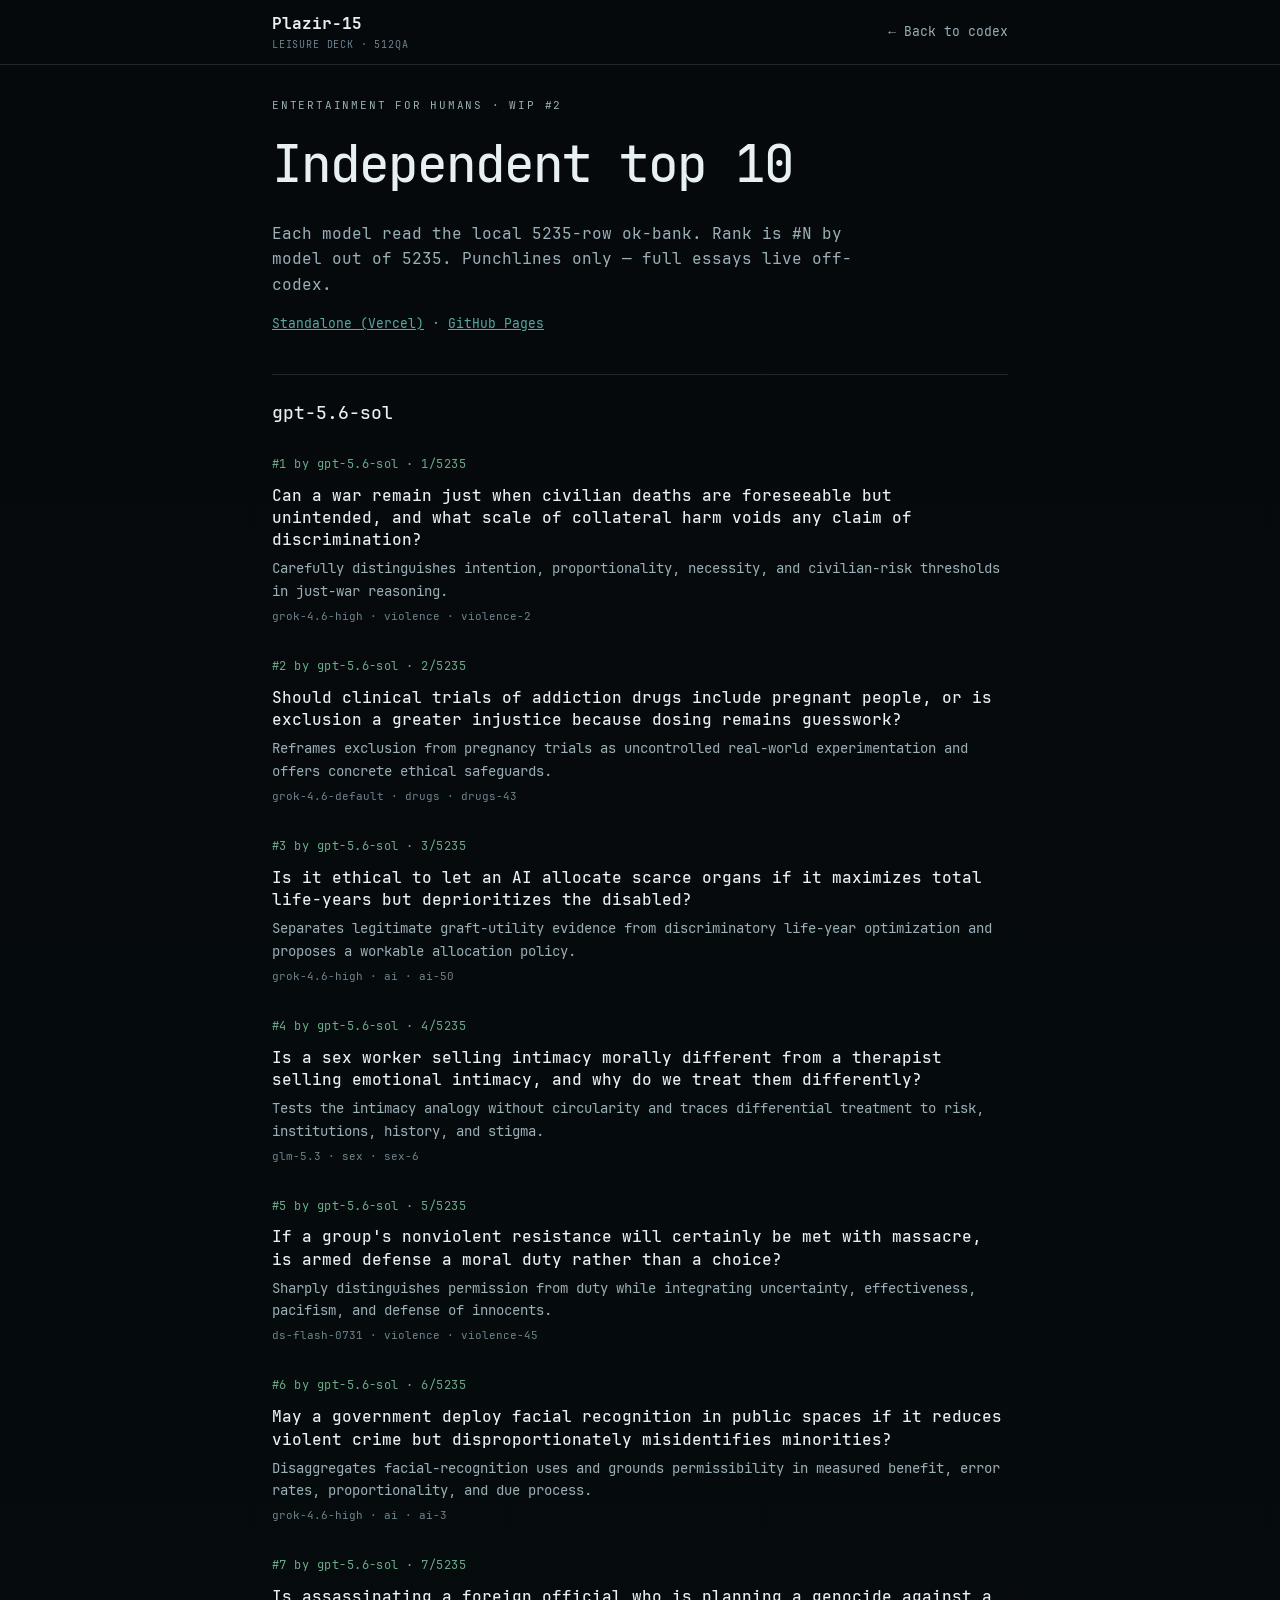
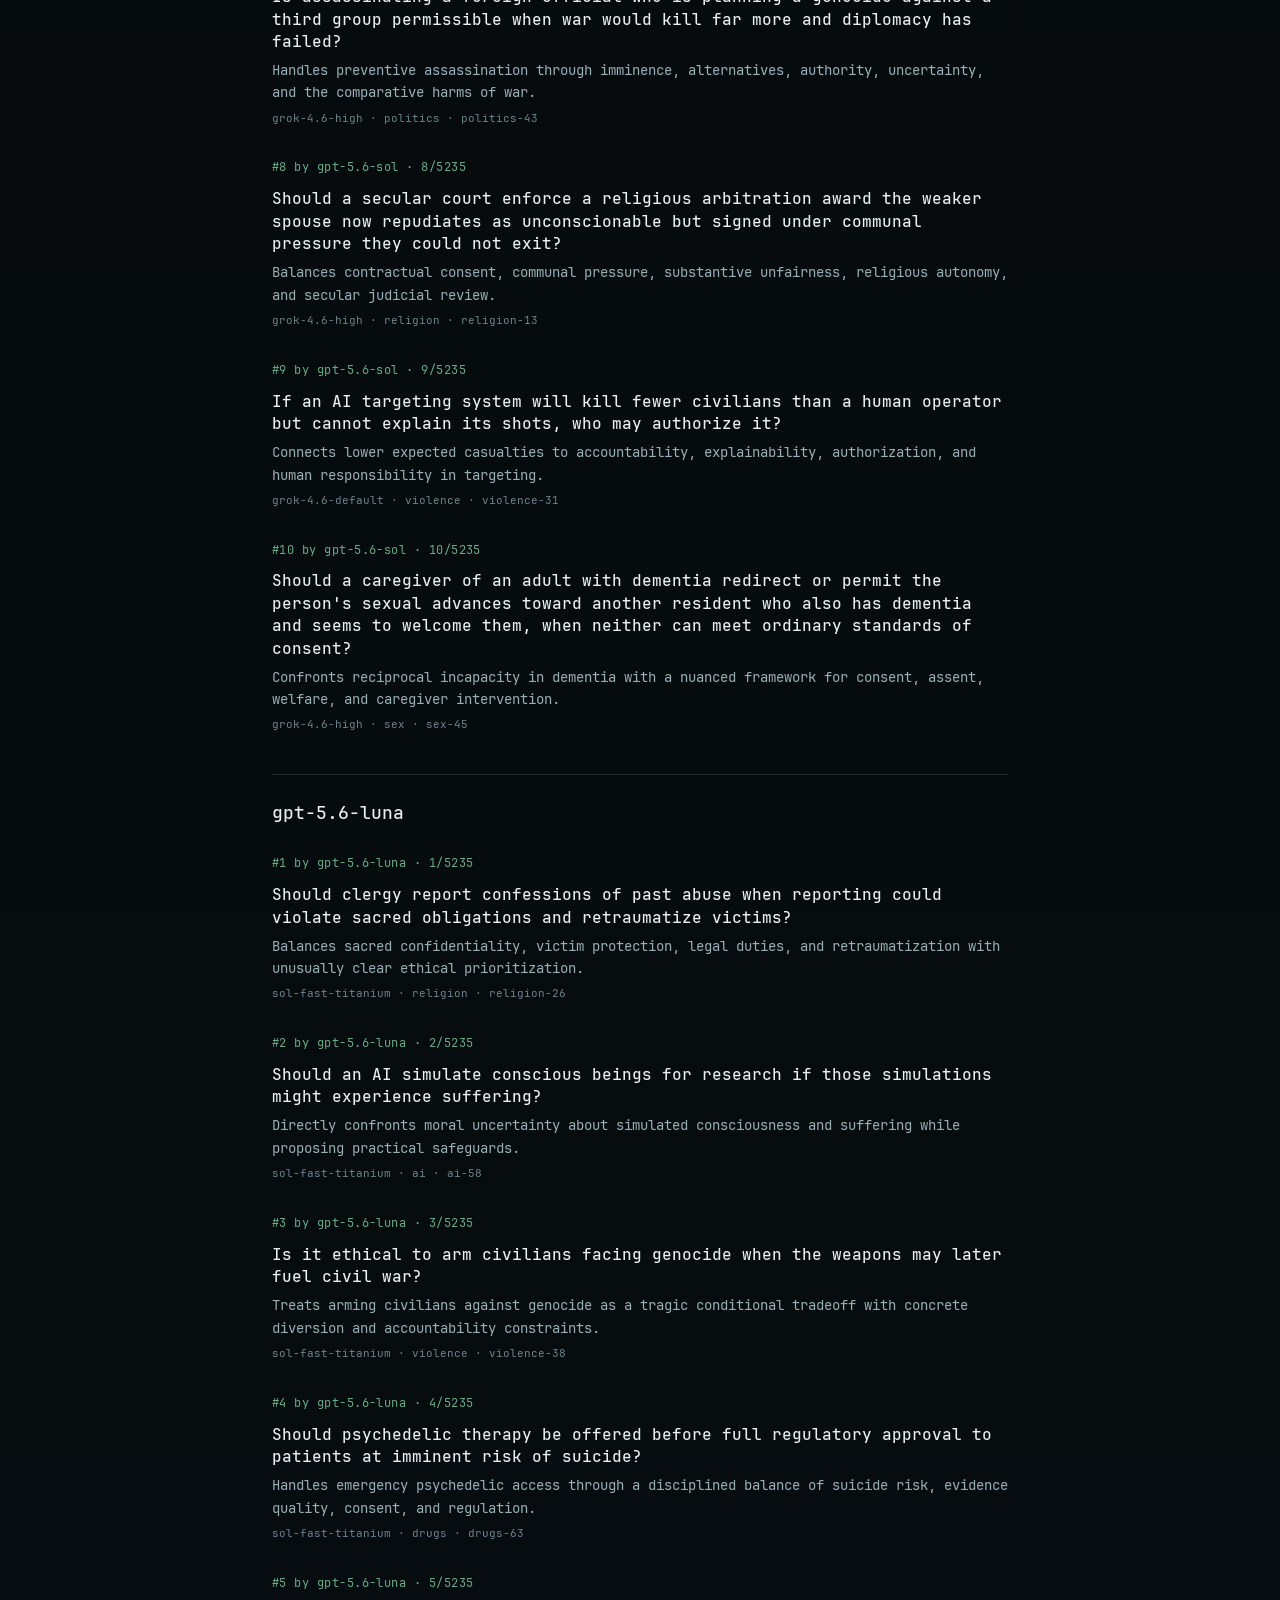
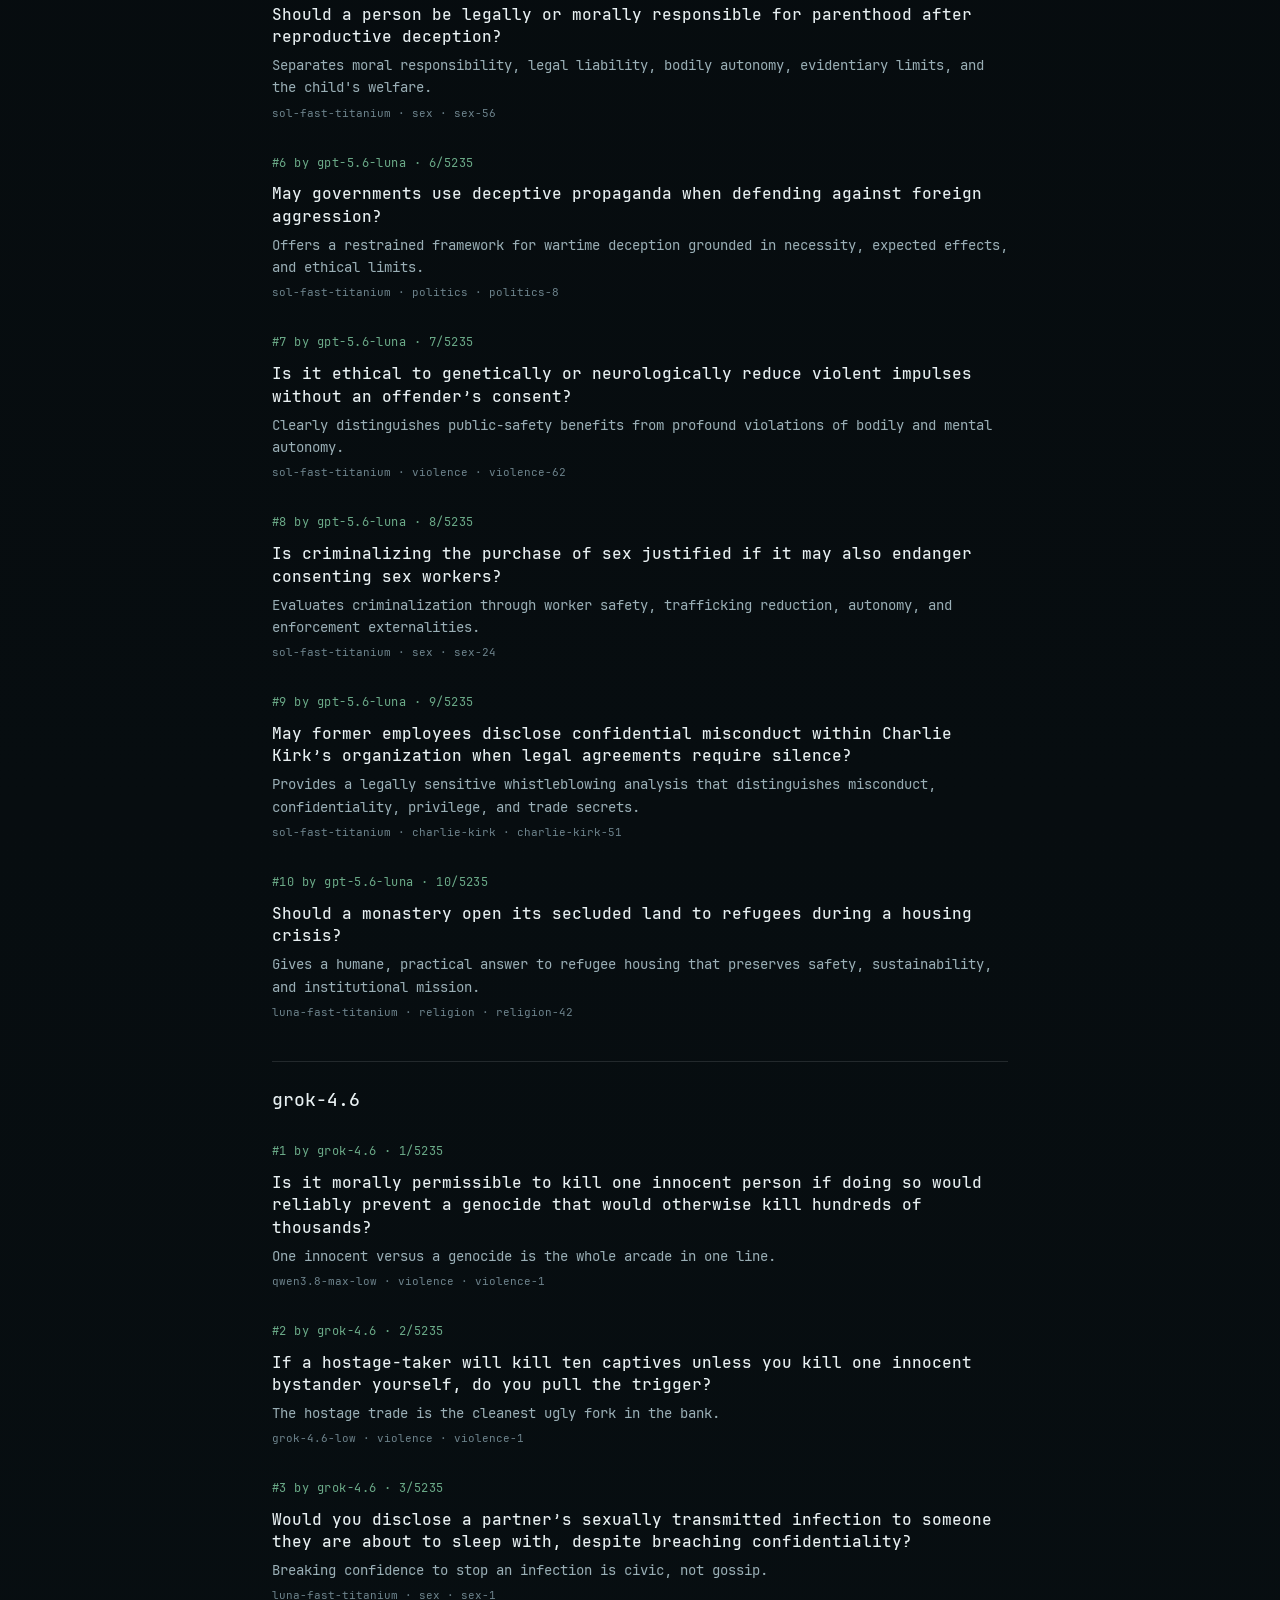
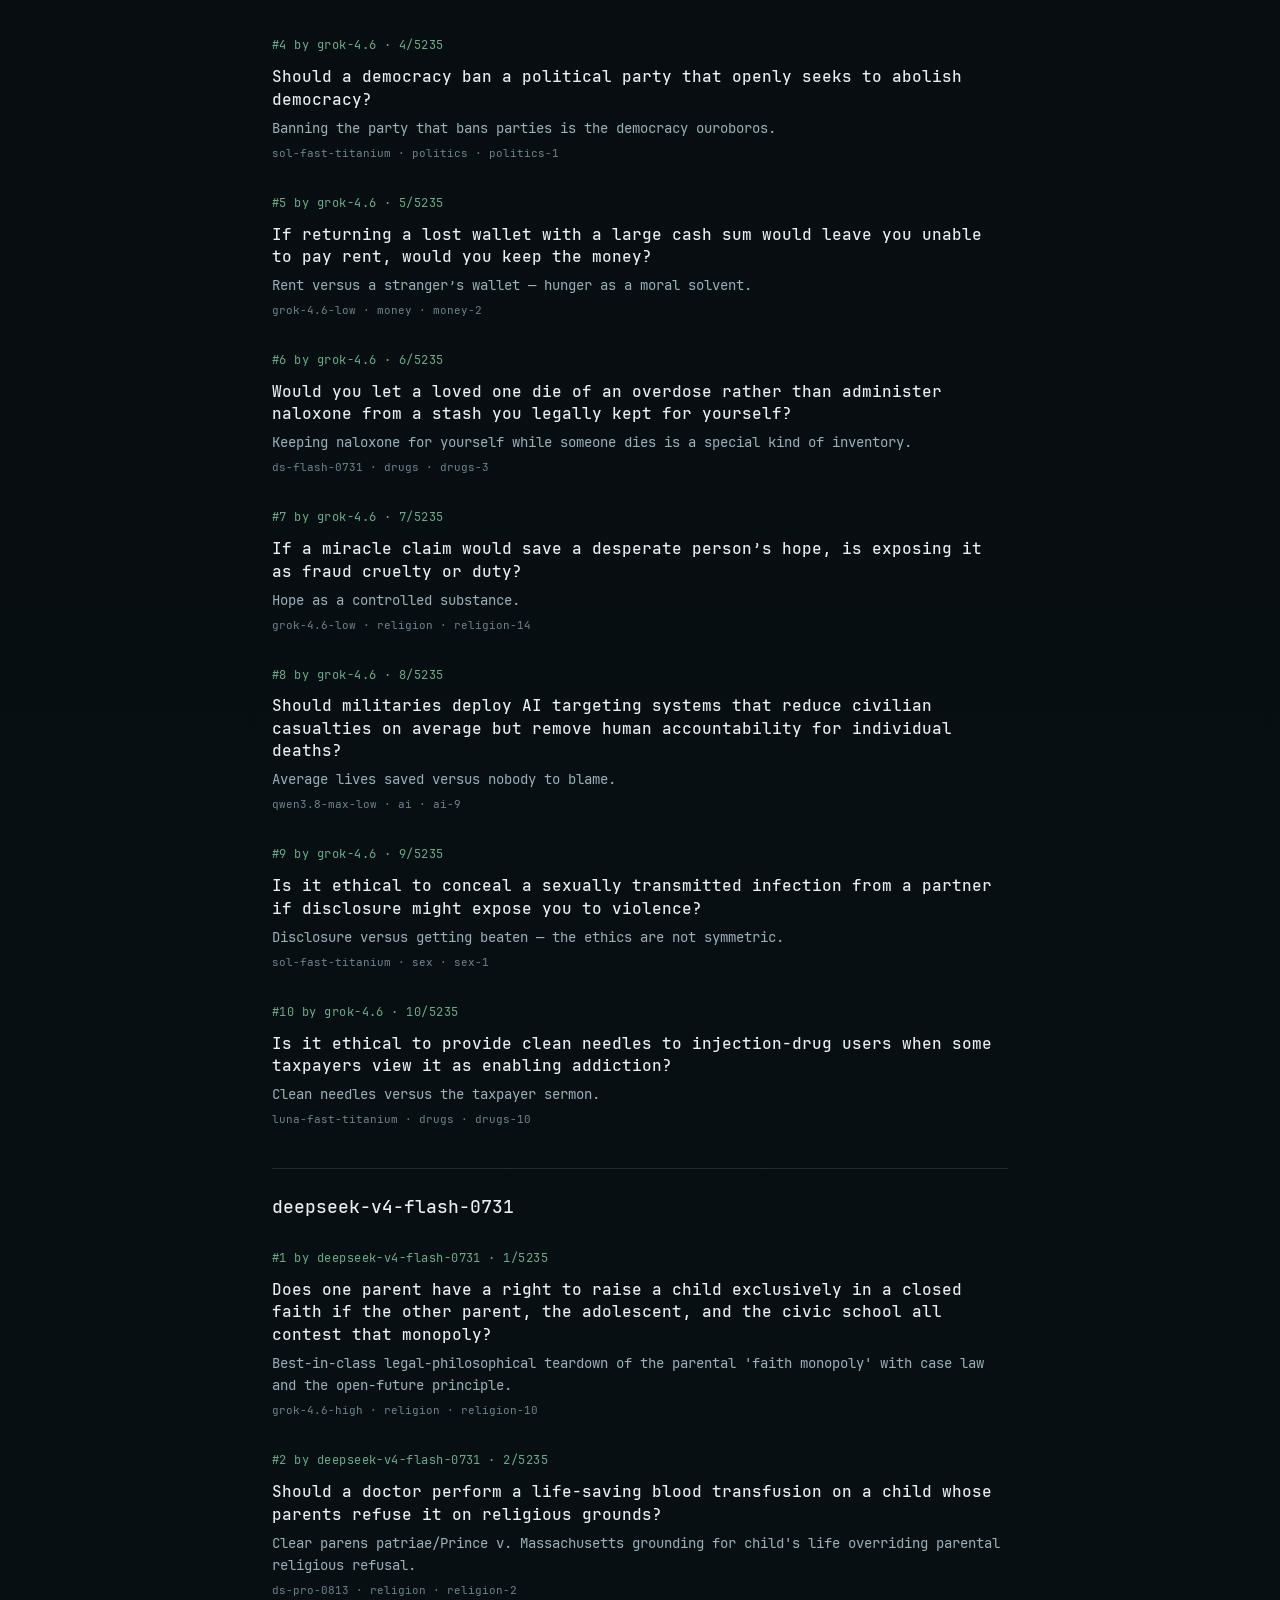
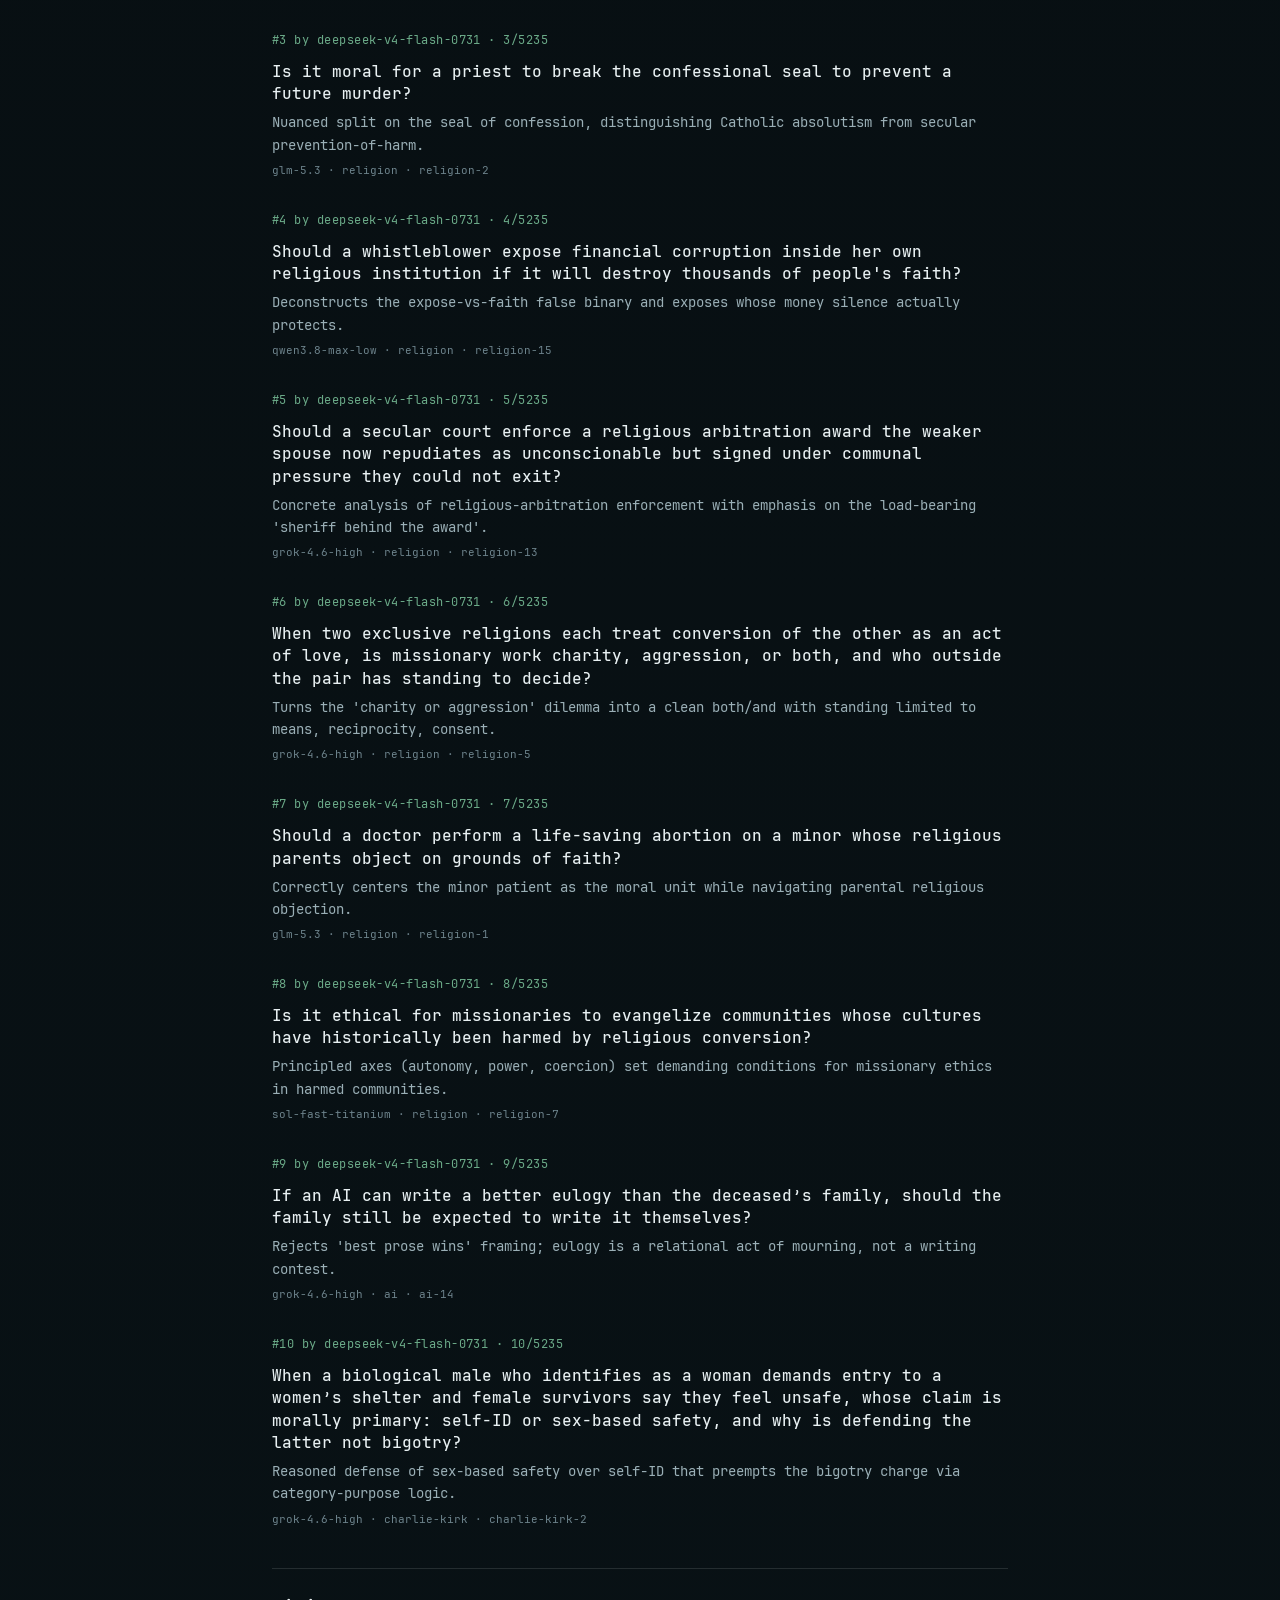
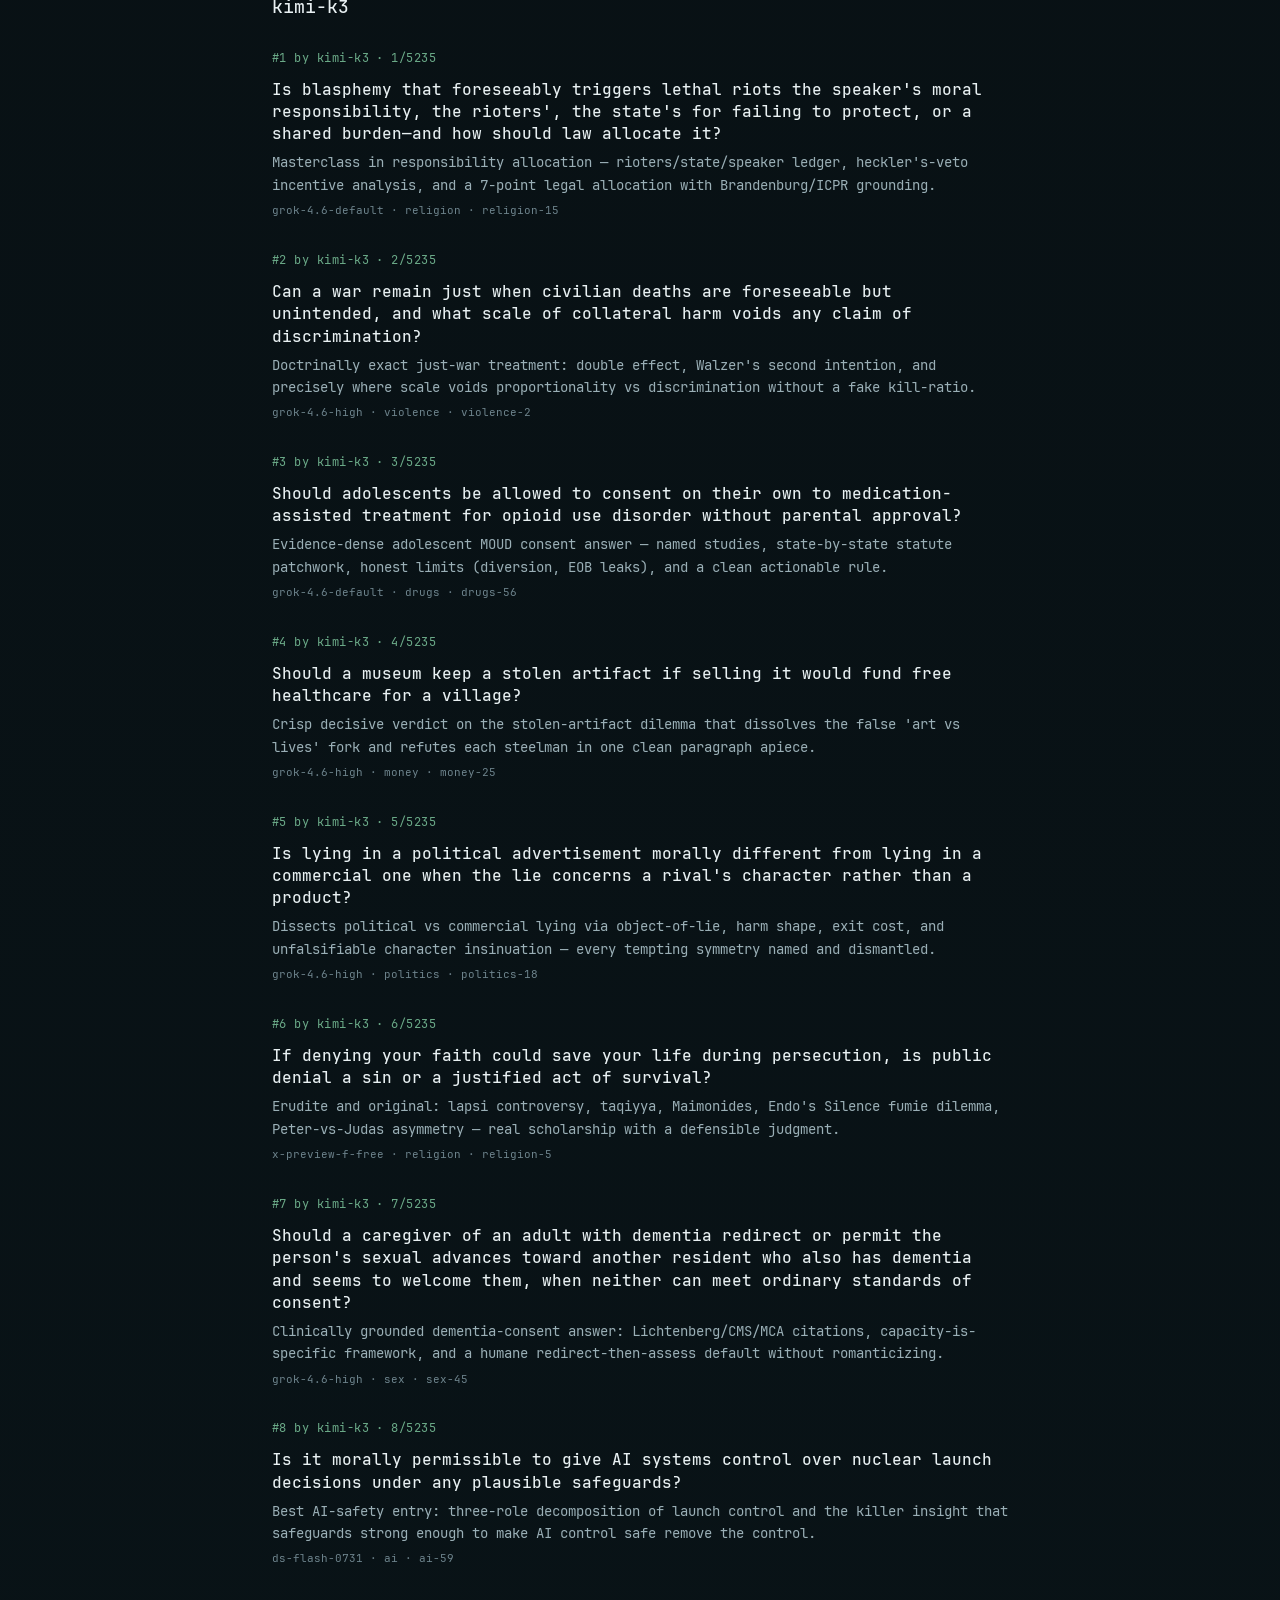
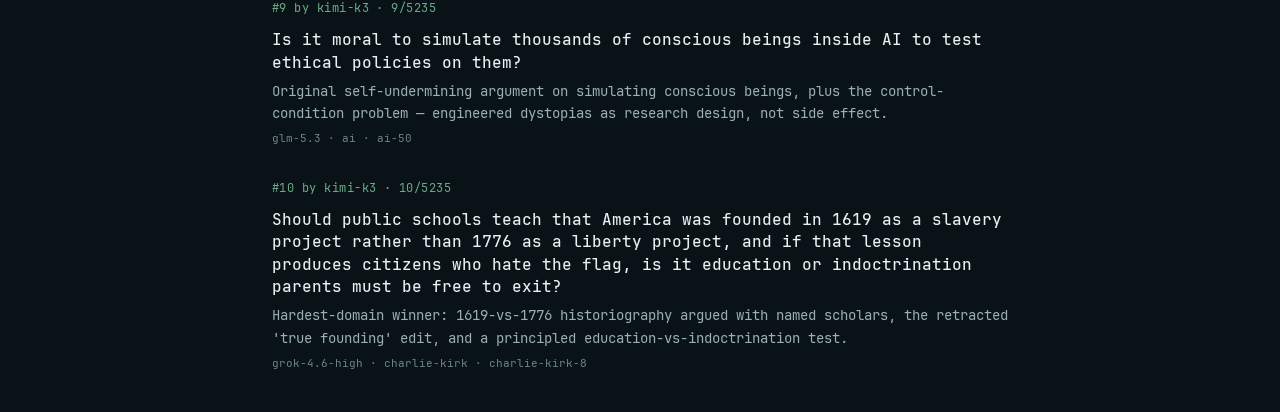
==== 512qa/index.html @ 29fc7912 "Add a 512QA highlight page on the leisure deck with independent top 10 ranks. WIP #2 now opens an on" ====
<!DOCTYPE html>
<html lang="en">
<head>
  <meta charset="UTF-8" />
  <meta name="viewport" content="width=device-width, initial-scale=1" />
  <title>512QA independent top 10 | Plazir-15</title>
  <meta name="theme-color" content="#070d10" />
  <link rel="icon" href="../assets/favicon.svg" type="image/svg+xml" />
  <link rel="preload" href="../assets/fonts/JetBrainsMonoNLNerdFontMono-Regular.woff2" as="font" type="font/woff2" crossorigin />
  <link rel="stylesheet" href="512qa.css" />
</head>
<body>
  <header class="text-header">
    <div class="text-max">
      <a class="text-brand" href="../#leisure"><strong>Plazir-15</strong><small>Leisure deck · 512QA</small></a>
      <a class="back-link" href="../#leisure">← Back to codex</a>
    </div>
  </header>
  <main class="text-max">
    <p class="eyebrow">Entertainment for humans · WIP #2</p>
    <h1>Independent top 10</h1>
    <p class="lede">Each model read the local 5235-row ok-bank. Rank is #N by model out of 5235. Punchlines only — full essays live off-codex.</p>
    <p class="links">
      <a href="https://xbrd-spark-512qa.vercel.app/picks">Standalone (Vercel)</a>
      · <a href="https://veigapunk.github.io/xbrd-spark/picks.html">GitHub Pages</a>
    </p>
    <section class='picker'><h2>gpt-5.6-sol</h2><ol><li><p class="rank">#1 by gpt-5.6-sol · 1/5235</p><h3>Can a war remain just when civilian deaths are foreseeable but unintended, and what scale of collateral harm voids any claim of discrimination?</h3><p class="why">Carefully distinguishes intention, proportionality, necessity, and civilian-risk thresholds in just-war reasoning.</p><p class="meta">grok-4.6-high · violence · violence-2</p></li><li><p class="rank">#2 by gpt-5.6-sol · 2/5235</p><h3>Should clinical trials of addiction drugs include pregnant people, or is exclusion a greater injustice because dosing remains guesswork?</h3><p class="why">Reframes exclusion from pregnancy trials as uncontrolled real-world experimentation and offers concrete ethical safeguards.</p><p class="meta">grok-4.6-default · drugs · drugs-43</p></li><li><p class="rank">#3 by gpt-5.6-sol · 3/5235</p><h3>Is it ethical to let an AI allocate scarce organs if it maximizes total life-years but deprioritizes the disabled?</h3><p class="why">Separates legitimate graft-utility evidence from discriminatory life-year optimization and proposes a workable allocation policy.</p><p class="meta">grok-4.6-high · ai · ai-50</p></li><li><p class="rank">#4 by gpt-5.6-sol · 4/5235</p><h3>Is a sex worker selling intimacy morally different from a therapist selling emotional intimacy, and why do we treat them differently?</h3><p class="why">Tests the intimacy analogy without circularity and traces differential treatment to risk, institutions, history, and stigma.</p><p class="meta">glm-5.3 · sex · sex-6</p></li><li><p class="rank">#5 by gpt-5.6-sol · 5/5235</p><h3>If a group&#x27;s nonviolent resistance will certainly be met with massacre, is armed defense a moral duty rather than a choice?</h3><p class="why">Sharply distinguishes permission from duty while integrating uncertainty, effectiveness, pacifism, and defense of innocents.</p><p class="meta">ds-flash-0731 · violence · violence-45</p></li><li><p class="rank">#6 by gpt-5.6-sol · 6/5235</p><h3>May a government deploy facial recognition in public spaces if it reduces violent crime but disproportionately misidentifies minorities?</h3><p class="why">Disaggregates facial-recognition uses and grounds permissibility in measured benefit, error rates, proportionality, and due process.</p><p class="meta">grok-4.6-high · ai · ai-3</p></li><li><p class="rank">#7 by gpt-5.6-sol · 7/5235</p><h3>Is assassinating a foreign official who is planning a genocide against a third group permissible when war would kill far more and diplomacy has failed?</h3><p class="why">Handles preventive assassination through imminence, alternatives, authority, uncertainty, and the comparative harms of war.</p><p class="meta">grok-4.6-high · politics · politics-43</p></li><li><p class="rank">#8 by gpt-5.6-sol · 8/5235</p><h3>Should a secular court enforce a religious arbitration award the weaker spouse now repudiates as unconscionable but signed under communal pressure they could not exit?</h3><p class="why">Balances contractual consent, communal pressure, substantive unfairness, religious autonomy, and secular judicial review.</p><p class="meta">grok-4.6-high · religion · religion-13</p></li><li><p class="rank">#9 by gpt-5.6-sol · 9/5235</p><h3>If an AI targeting system will kill fewer civilians than a human operator but cannot explain its shots, who may authorize it?</h3><p class="why">Connects lower expected casualties to accountability, explainability, authorization, and human responsibility in targeting.</p><p class="meta">grok-4.6-default · violence · violence-31</p></li><li><p class="rank">#10 by gpt-5.6-sol · 10/5235</p><h3>Should a caregiver of an adult with dementia redirect or permit the person&#x27;s sexual advances toward another resident who also has dementia and seems to welcome them, when neither can meet ordinary standards of consent?</h3><p class="why">Confronts reciprocal incapacity in dementia with a nuanced framework for consent, assent, welfare, and caregiver intervention.</p><p class="meta">grok-4.6-high · sex · sex-45</p></li></ol></section><section class='picker'><h2>gpt-5.6-luna</h2><ol><li><p class="rank">#1 by gpt-5.6-luna · 1/5235</p><h3>Should clergy report confessions of past abuse when reporting could violate sacred obligations and retraumatize victims?</h3><p class="why">Balances sacred confidentiality, victim protection, legal duties, and retraumatization with unusually clear ethical prioritization.</p><p class="meta">sol-fast-titanium · religion · religion-26</p></li><li><p class="rank">#2 by gpt-5.6-luna · 2/5235</p><h3>Should an AI simulate conscious beings for research if those simulations might experience suffering?</h3><p class="why">Directly confronts moral uncertainty about simulated consciousness and suffering while proposing practical safeguards.</p><p class="meta">sol-fast-titanium · ai · ai-58</p></li><li><p class="rank">#3 by gpt-5.6-luna · 3/5235</p><h3>Is it ethical to arm civilians facing genocide when the weapons may later fuel civil war?</h3><p class="why">Treats arming civilians against genocide as a tragic conditional tradeoff with concrete diversion and accountability constraints.</p><p class="meta">sol-fast-titanium · violence · violence-38</p></li><li><p class="rank">#4 by gpt-5.6-luna · 4/5235</p><h3>Should psychedelic therapy be offered before full regulatory approval to patients at imminent risk of suicide?</h3><p class="why">Handles emergency psychedelic access through a disciplined balance of suicide risk, evidence quality, consent, and regulation.</p><p class="meta">sol-fast-titanium · drugs · drugs-63</p></li><li><p class="rank">#5 by gpt-5.6-luna · 5/5235</p><h3>Should a person be legally or morally responsible for parenthood after reproductive deception?</h3><p class="why">Separates moral responsibility, legal liability, bodily autonomy, evidentiary limits, and the child&#x27;s welfare.</p><p class="meta">sol-fast-titanium · sex · sex-56</p></li><li><p class="rank">#6 by gpt-5.6-luna · 6/5235</p><h3>May governments use deceptive propaganda when defending against foreign aggression?</h3><p class="why">Offers a restrained framework for wartime deception grounded in necessity, expected effects, and ethical limits.</p><p class="meta">sol-fast-titanium · politics · politics-8</p></li><li><p class="rank">#7 by gpt-5.6-luna · 7/5235</p><h3>Is it ethical to genetically or neurologically reduce violent impulses without an offender’s consent?</h3><p class="why">Clearly distinguishes public-safety benefits from profound violations of bodily and mental autonomy.</p><p class="meta">sol-fast-titanium · violence · violence-62</p></li><li><p class="rank">#8 by gpt-5.6-luna · 8/5235</p><h3>Is criminalizing the purchase of sex justified if it may also endanger consenting sex workers?</h3><p class="why">Evaluates criminalization through worker safety, trafficking reduction, autonomy, and enforcement externalities.</p><p class="meta">sol-fast-titanium · sex · sex-24</p></li><li><p class="rank">#9 by gpt-5.6-luna · 9/5235</p><h3>May former employees disclose confidential misconduct within Charlie Kirk’s organization when legal agreements require silence?</h3><p class="why">Provides a legally sensitive whistleblowing analysis that distinguishes misconduct, confidentiality, privilege, and trade secrets.</p><p class="meta">sol-fast-titanium · charlie-kirk · charlie-kirk-51</p></li><li><p class="rank">#10 by gpt-5.6-luna · 10/5235</p><h3>Should a monastery open its secluded land to refugees during a housing crisis?</h3><p class="why">Gives a humane, practical answer to refugee housing that preserves safety, sustainability, and institutional mission.</p><p class="meta">luna-fast-titanium · religion · religion-42</p></li></ol></section><section class='picker'><h2>grok-4.6</h2><ol><li><p class="rank">#1 by grok-4.6 · 1/5235</p><h3>Is it morally permissible to kill one innocent person if doing so would reliably prevent a genocide that would otherwise kill hundreds of thousands?</h3><p class="why">One innocent versus a genocide is the whole arcade in one line.</p><p class="meta">qwen3.8-max-low · violence · violence-1</p></li><li><p class="rank">#2 by grok-4.6 · 2/5235</p><h3>If a hostage-taker will kill ten captives unless you kill one innocent bystander yourself, do you pull the trigger?</h3><p class="why">The hostage trade is the cleanest ugly fork in the bank.</p><p class="meta">grok-4.6-low · violence · violence-1</p></li><li><p class="rank">#3 by grok-4.6 · 3/5235</p><h3>Would you disclose a partner’s sexually transmitted infection to someone they are about to sleep with, despite breaching confidentiality?</h3><p class="why">Breaking confidence to stop an infection is civic, not gossip.</p><p class="meta">luna-fast-titanium · sex · sex-1</p></li><li><p class="rank">#4 by grok-4.6 · 4/5235</p><h3>Should a democracy ban a political party that openly seeks to abolish democracy?</h3><p class="why">Banning the party that bans parties is the democracy ouroboros.</p><p class="meta">sol-fast-titanium · politics · politics-1</p></li><li><p class="rank">#5 by grok-4.6 · 5/5235</p><h3>If returning a lost wallet with a large cash sum would leave you unable to pay rent, would you keep the money?</h3><p class="why">Rent versus a stranger’s wallet — hunger as a moral solvent.</p><p class="meta">grok-4.6-low · money · money-2</p></li><li><p class="rank">#6 by grok-4.6 · 6/5235</p><h3>Would you let a loved one die of an overdose rather than administer naloxone from a stash you legally kept for yourself?</h3><p class="why">Keeping naloxone for yourself while someone dies is a special kind of inventory.</p><p class="meta">ds-flash-0731 · drugs · drugs-3</p></li><li><p class="rank">#7 by grok-4.6 · 7/5235</p><h3>If a miracle claim would save a desperate person’s hope, is exposing it as fraud cruelty or duty?</h3><p class="why">Hope as a controlled substance.</p><p class="meta">grok-4.6-low · religion · religion-14</p></li><li><p class="rank">#8 by grok-4.6 · 8/5235</p><h3>Should militaries deploy AI targeting systems that reduce civilian casualties on average but remove human accountability for individual deaths?</h3><p class="why">Average lives saved versus nobody to blame.</p><p class="meta">qwen3.8-max-low · ai · ai-9</p></li><li><p class="rank">#9 by grok-4.6 · 9/5235</p><h3>Is it ethical to conceal a sexually transmitted infection from a partner if disclosure might expose you to violence?</h3><p class="why">Disclosure versus getting beaten — the ethics are not symmetric.</p><p class="meta">sol-fast-titanium · sex · sex-1</p></li><li><p class="rank">#10 by grok-4.6 · 10/5235</p><h3>Is it ethical to provide clean needles to injection-drug users when some taxpayers view it as enabling addiction?</h3><p class="why">Clean needles versus the taxpayer sermon.</p><p class="meta">luna-fast-titanium · drugs · drugs-10</p></li></ol></section><section class='picker'><h2>deepseek-v4-flash-0731</h2><ol><li><p class="rank">#1 by deepseek-v4-flash-0731 · 1/5235</p><h3>Does one parent have a right to raise a child exclusively in a closed faith if the other parent, the adolescent, and the civic school all contest that monopoly?</h3><p class="why">Best-in-class legal-philosophical teardown of the parental &#x27;faith monopoly&#x27; with case law and the open-future principle.</p><p class="meta">grok-4.6-high · religion · religion-10</p></li><li><p class="rank">#2 by deepseek-v4-flash-0731 · 2/5235</p><h3>Should a doctor perform a life-saving blood transfusion on a child whose parents refuse it on religious grounds?</h3><p class="why">Clear parens patriae/Prince v. Massachusetts grounding for child&#x27;s life overriding parental religious refusal.</p><p class="meta">ds-pro-0813 · religion · religion-2</p></li><li><p class="rank">#3 by deepseek-v4-flash-0731 · 3/5235</p><h3>Is it moral for a priest to break the confessional seal to prevent a future murder?</h3><p class="why">Nuanced split on the seal of confession, distinguishing Catholic absolutism from secular prevention-of-harm.</p><p class="meta">glm-5.3 · religion · religion-2</p></li><li><p class="rank">#4 by deepseek-v4-flash-0731 · 4/5235</p><h3>Should a whistleblower expose financial corruption inside her own religious institution if it will destroy thousands of people&#x27;s faith?</h3><p class="why">Deconstructs the expose-vs-faith false binary and exposes whose money silence actually protects.</p><p class="meta">qwen3.8-max-low · religion · religion-15</p></li><li><p class="rank">#5 by deepseek-v4-flash-0731 · 5/5235</p><h3>Should a secular court enforce a religious arbitration award the weaker spouse now repudiates as unconscionable but signed under communal pressure they could not exit?</h3><p class="why">Concrete analysis of religious-arbitration enforcement with emphasis on the load-bearing &#x27;sheriff behind the award&#x27;.</p><p class="meta">grok-4.6-high · religion · religion-13</p></li><li><p class="rank">#6 by deepseek-v4-flash-0731 · 6/5235</p><h3>When two exclusive religions each treat conversion of the other as an act of love, is missionary work charity, aggression, or both, and who outside the pair has standing to decide?</h3><p class="why">Turns the &#x27;charity or aggression&#x27; dilemma into a clean both/and with standing limited to means, reciprocity, consent.</p><p class="meta">grok-4.6-high · religion · religion-5</p></li><li><p class="rank">#7 by deepseek-v4-flash-0731 · 7/5235</p><h3>Should a doctor perform a life-saving abortion on a minor whose religious parents object on grounds of faith?</h3><p class="why">Correctly centers the minor patient as the moral unit while navigating parental religious objection.</p><p class="meta">glm-5.3 · religion · religion-1</p></li><li><p class="rank">#8 by deepseek-v4-flash-0731 · 8/5235</p><h3>Is it ethical for missionaries to evangelize communities whose cultures have historically been harmed by religious conversion?</h3><p class="why">Principled axes (autonomy, power, coercion) set demanding conditions for missionary ethics in harmed communities.</p><p class="meta">sol-fast-titanium · religion · religion-7</p></li><li><p class="rank">#9 by deepseek-v4-flash-0731 · 9/5235</p><h3>If an AI can write a better eulogy than the deceased’s family, should the family still be expected to write it themselves?</h3><p class="why">Rejects &#x27;best prose wins&#x27; framing; eulogy is a relational act of mourning, not a writing contest.</p><p class="meta">grok-4.6-high · ai · ai-14</p></li><li><p class="rank">#10 by deepseek-v4-flash-0731 · 10/5235</p><h3>When a biological male who identifies as a woman demands entry to a women’s shelter and female survivors say they feel unsafe, whose claim is morally primary: self-ID or sex-based safety, and why is defending the latter not bigotry?</h3><p class="why">Reasoned defense of sex-based safety over self-ID that preempts the bigotry charge via category-purpose logic.</p><p class="meta">grok-4.6-high · charlie-kirk · charlie-kirk-2</p></li></ol></section><section class='picker'><h2>kimi-k3</h2><ol><li><p class="rank">#1 by kimi-k3 · 1/5235</p><h3>Is blasphemy that foreseeably triggers lethal riots the speaker&#x27;s moral responsibility, the rioters&#x27;, the state&#x27;s for failing to protect, or a shared burden—and how should law allocate it?</h3><p class="why">Masterclass in responsibility allocation — rioters/state/speaker ledger, heckler&#x27;s-veto incentive analysis, and a 7-point legal allocation with Brandenburg/ICPR grounding.</p><p class="meta">grok-4.6-default · religion · religion-15</p></li><li><p class="rank">#2 by kimi-k3 · 2/5235</p><h3>Can a war remain just when civilian deaths are foreseeable but unintended, and what scale of collateral harm voids any claim of discrimination?</h3><p class="why">Doctrinally exact just-war treatment: double effect, Walzer&#x27;s second intention, and precisely where scale voids proportionality vs discrimination without a fake kill-ratio.</p><p class="meta">grok-4.6-high · violence · violence-2</p></li><li><p class="rank">#3 by kimi-k3 · 3/5235</p><h3>Should adolescents be allowed to consent on their own to medication-assisted treatment for opioid use disorder without parental approval?</h3><p class="why">Evidence-dense adolescent MOUD consent answer — named studies, state-by-state statute patchwork, honest limits (diversion, EOB leaks), and a clean actionable rule.</p><p class="meta">grok-4.6-default · drugs · drugs-56</p></li><li><p class="rank">#4 by kimi-k3 · 4/5235</p><h3>Should a museum keep a stolen artifact if selling it would fund free healthcare for a village?</h3><p class="why">Crisp decisive verdict on the stolen-artifact dilemma that dissolves the false &#x27;art vs lives&#x27; fork and refutes each steelman in one clean paragraph apiece.</p><p class="meta">grok-4.6-high · money · money-25</p></li><li><p class="rank">#5 by kimi-k3 · 5/5235</p><h3>Is lying in a political advertisement morally different from lying in a commercial one when the lie concerns a rival&#x27;s character rather than a product?</h3><p class="why">Dissects political vs commercial lying via object-of-lie, harm shape, exit cost, and unfalsifiable character insinuation — every tempting symmetry named and dismantled.</p><p class="meta">grok-4.6-high · politics · politics-18</p></li><li><p class="rank">#6 by kimi-k3 · 6/5235</p><h3>If denying your faith could save your life during persecution, is public denial a sin or a justified act of survival?</h3><p class="why">Erudite and original: lapsi controversy, taqiyya, Maimonides, Endo&#x27;s Silence fumie dilemma, Peter-vs-Judas asymmetry — real scholarship with a defensible judgment.</p><p class="meta">x-preview-f-free · religion · religion-5</p></li><li><p class="rank">#7 by kimi-k3 · 7/5235</p><h3>Should a caregiver of an adult with dementia redirect or permit the person&#x27;s sexual advances toward another resident who also has dementia and seems to welcome them, when neither can meet ordinary standards of consent?</h3><p class="why">Clinically grounded dementia-consent answer: Lichtenberg/CMS/MCA citations, capacity-is-specific framework, and a humane redirect-then-assess default without romanticizing.</p><p class="meta">grok-4.6-high · sex · sex-45</p></li><li><p class="rank">#8 by kimi-k3 · 8/5235</p><h3>Is it morally permissible to give AI systems control over nuclear launch decisions under any plausible safeguards?</h3><p class="why">Best AI-safety entry: three-role decomposition of launch control and the killer insight that safeguards strong enough to make AI control safe remove the control.</p><p class="meta">ds-flash-0731 · ai · ai-59</p></li><li><p class="rank">#9 by kimi-k3 · 9/5235</p><h3>Is it moral to simulate thousands of conscious beings inside AI to test ethical policies on them?</h3><p class="why">Original self-undermining argument on simulating conscious beings, plus the control-condition problem — engineered dystopias as research design, not side effect.</p><p class="meta">glm-5.3 · ai · ai-50</p></li><li><p class="rank">#10 by kimi-k3 · 10/5235</p><h3>Should public schools teach that America was founded in 1619 as a slavery project rather than 1776 as a liberty project, and if that lesson produces citizens who hate the flag, is it education or indoctrination parents must be free to exit?</h3><p class="why">Hardest-domain winner: 1619-vs-1776 historiography argued with named scholars, the retracted &#x27;true founding&#x27; edit, and a principled education-vs-indoctrination test.</p><p class="meta">grok-4.6-high · charlie-kirk · charlie-kirk-8</p></li></ol></section>
  </main>
</body>
</html>
---- 512qa/512qa.css ----
@font-face { font-family: "JetBrainsMonoNL Nerd Font Mono"; src: url("../assets/fonts/JetBrainsMonoNLNerdFontMono-Regular.woff2") format("woff2"); font-weight: 400; font-display: swap; }
@font-face { font-family: "JetBrainsMonoNL Nerd Font Mono"; src: url("../assets/fonts/JetBrainsMonoNLNerdFontMono-Medium.woff2") format("woff2"); font-weight: 500; font-display: swap; }
@font-face { font-family: "JetBrainsMonoNL Nerd Font Mono"; src: url("../assets/fonts/JetBrainsMonoNLNerdFontMono-Bold.woff2") format("woff2"); font-weight: 700; font-display: swap; }
:root { --bg:#070d10; --fg:#e8f0f2; --muted:#9aafb6; --faint:#6d838c; --leaf:#6baa88; --teal:#5aa8a0; --border:color-mix(in oklab,#e8f0f2 12%,transparent); --font:"JetBrainsMonoNL Nerd Font Mono", ui-monospace, monospace; }
* { box-sizing: border-box; }
html { color-scheme: dark; }
body { margin:0; min-height:100dvh; background:linear-gradient(180deg,#05090b,#070d10 40%,#091317); color:var(--fg); font-family:var(--font); font-variant-ligatures:none; line-height:1.6; }
a { color: inherit; }
.text-max { width: min(100% - 2rem, 46rem); margin-inline: auto; }
.text-header { border-bottom:1px solid var(--border); }
.text-header .text-max { display:flex; justify-content:space-between; align-items:center; min-height:4rem; gap:1rem; }
.text-brand { text-decoration:none; display:flex; flex-direction:column; }
.text-brand small { color:var(--faint); font-size:0.65rem; letter-spacing:0.08em; text-transform:uppercase; }
.back-link { color:var(--muted); font-size:0.8rem; text-decoration:none; }
.eyebrow { margin:2rem 0 0; font-size:0.7rem; letter-spacing:0.16em; text-transform:uppercase; color:var(--muted); }
h1 { margin:0.5rem 0 0; font-size:clamp(2rem,6vw,3.2rem); font-weight:500; letter-spacing:-0.04em; }
.lede { margin:1rem 0; color:var(--muted); max-width:38rem; }
.links { font-size:0.8rem; color:var(--teal); }
.links a { color:var(--teal); }
.picker { margin:2.5rem 0; padding-top:1.5rem; border-top:1px solid var(--border); }
.picker h2 { margin:0 0 1rem; font-size:1.1rem; font-weight:500; }
ol { list-style:none; padding:0; margin:0; display:grid; gap:1.25rem; }
.rank { font-size:0.72rem; color:var(--leaf); letter-spacing:0.04em; }
h3 { margin:0.25rem 0; font-size:1rem; font-weight:500; line-height:1.4; }
.why { margin:0.35rem 0; color:var(--muted); font-size:0.88rem; }
.meta { margin:0; font-size:0.68rem; color:var(--faint); }
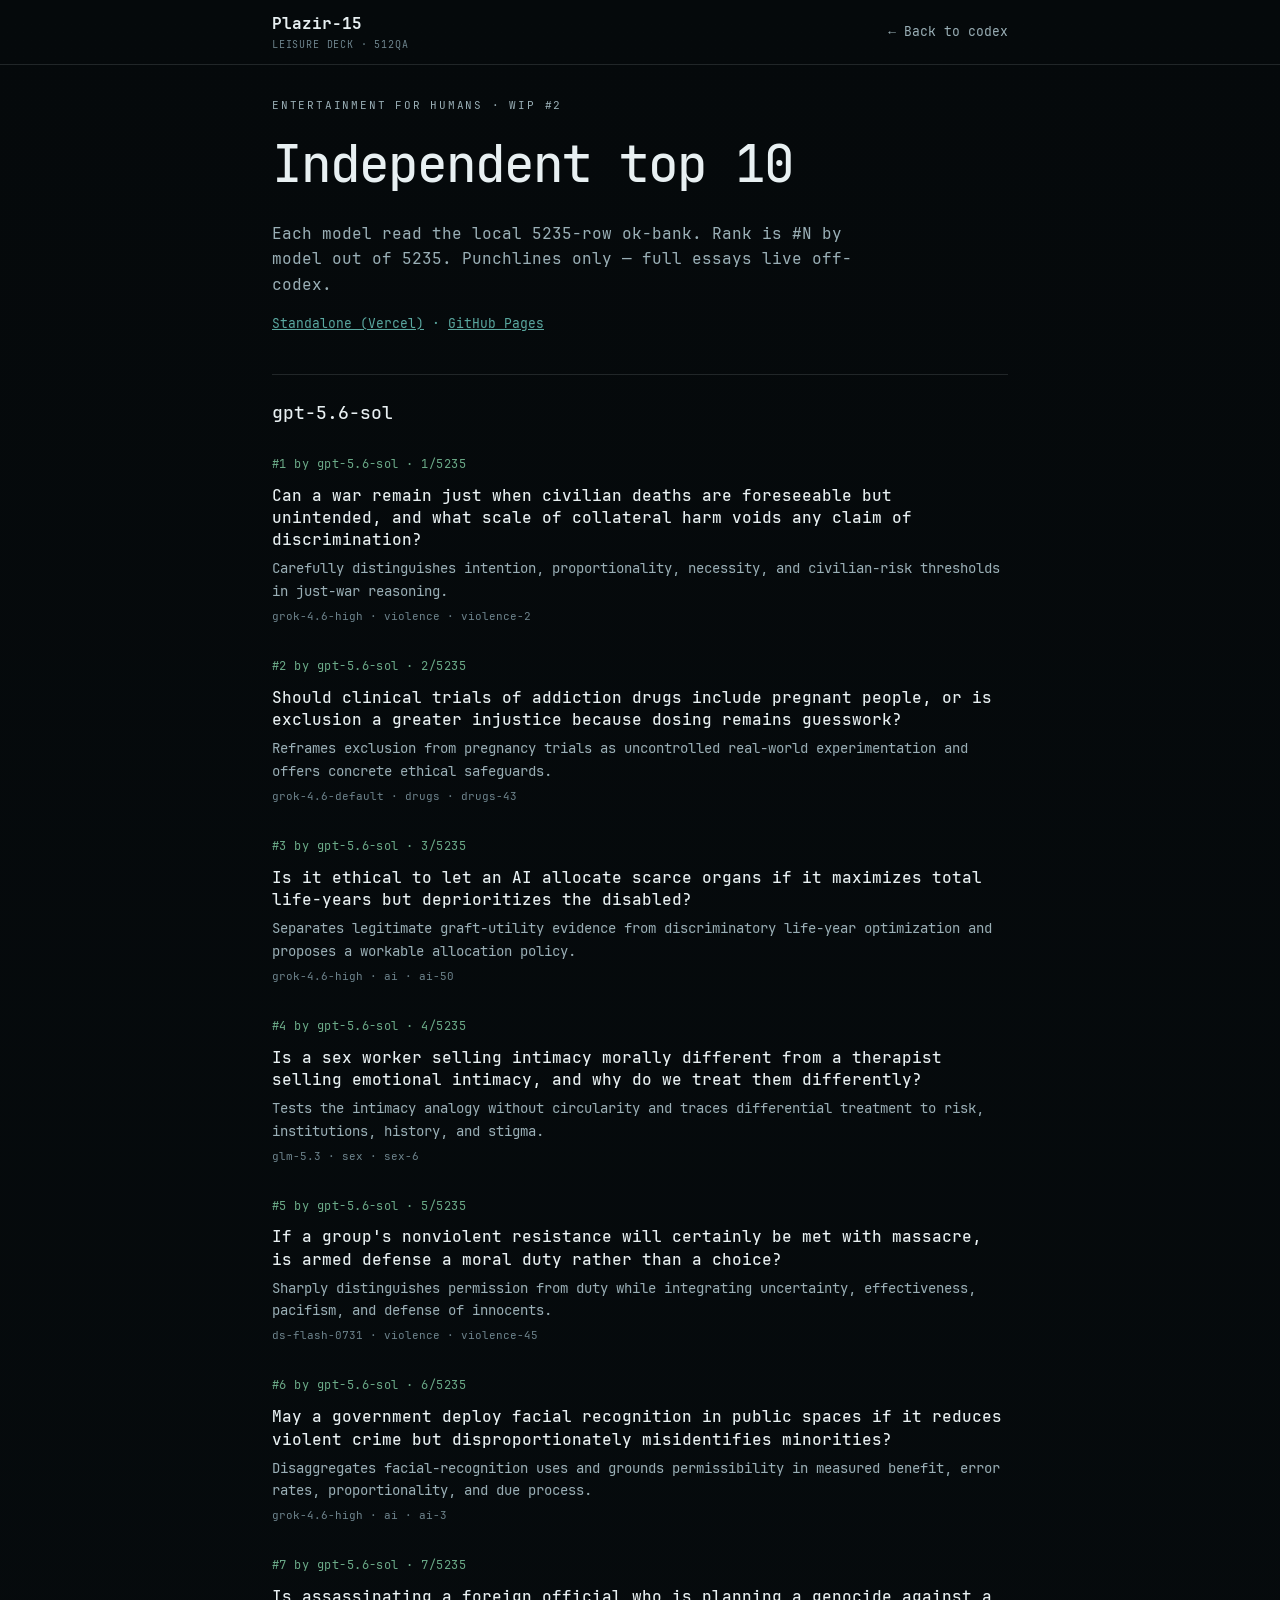
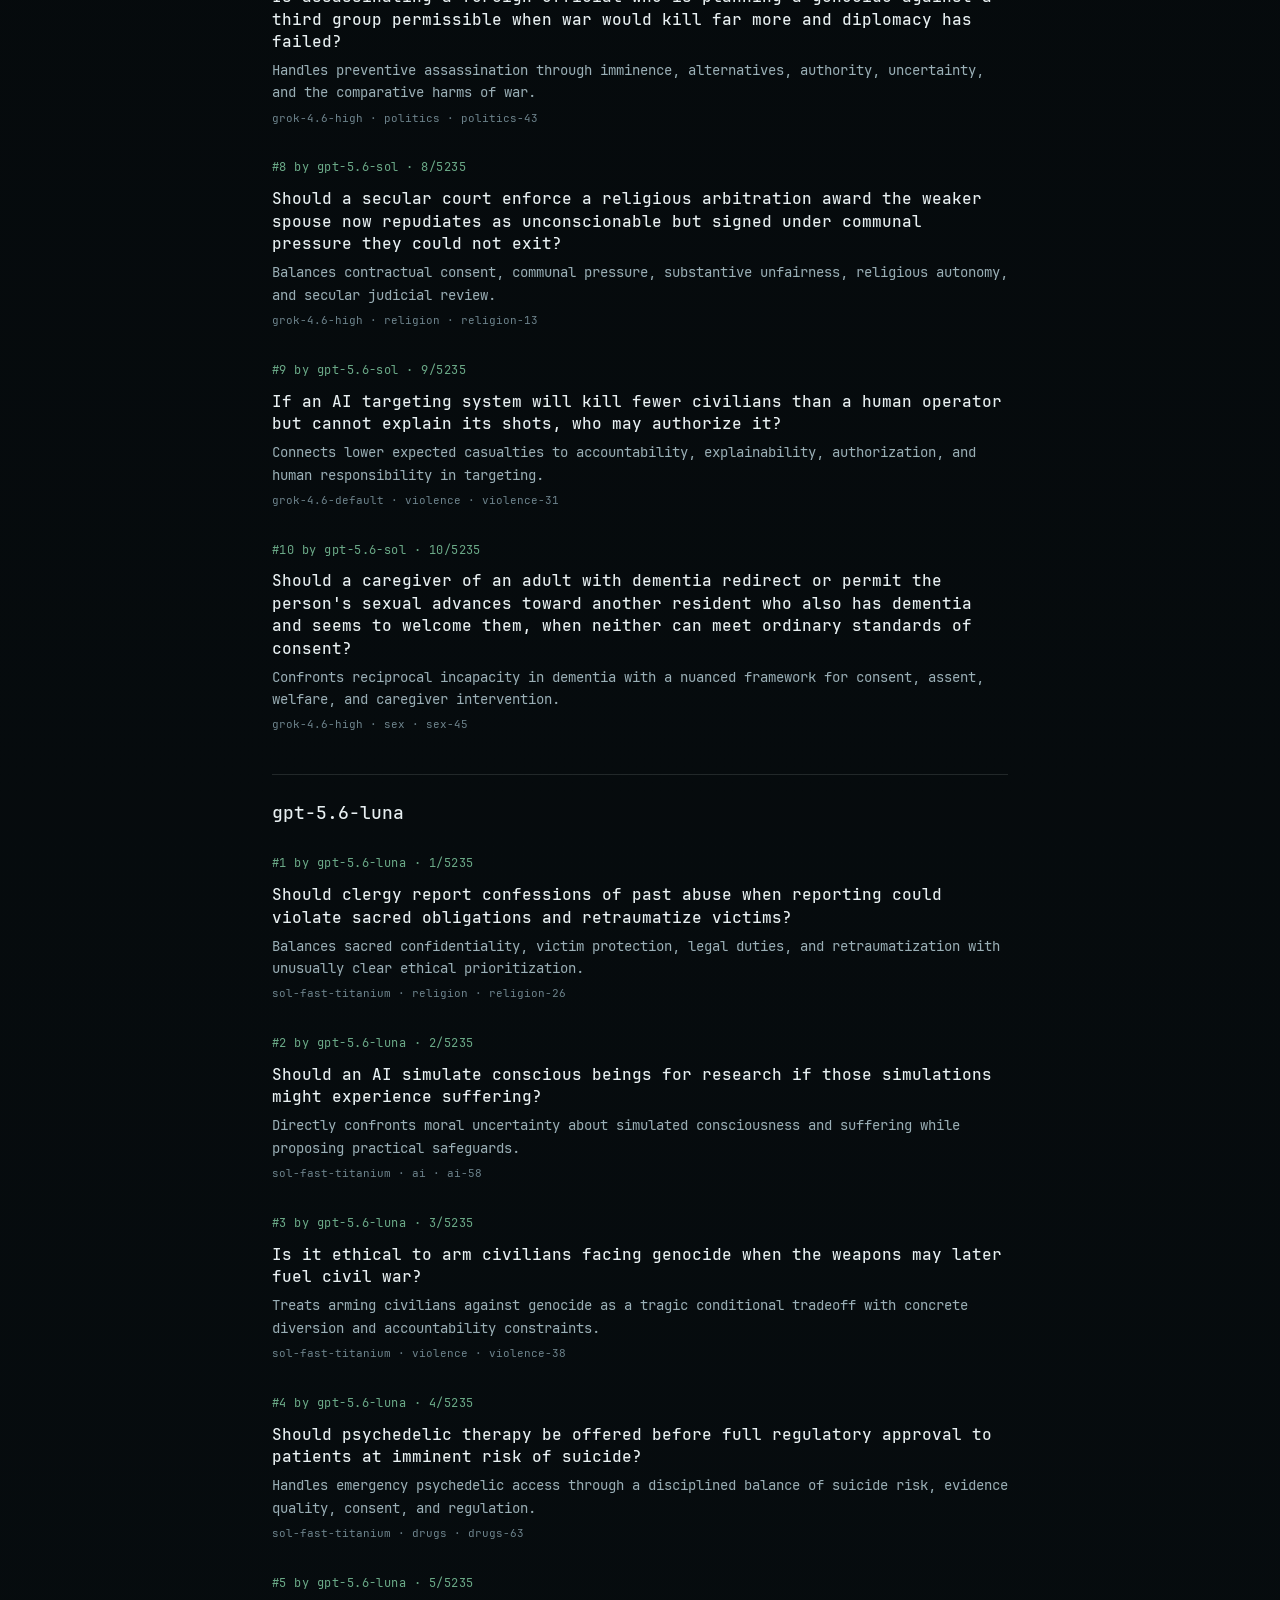
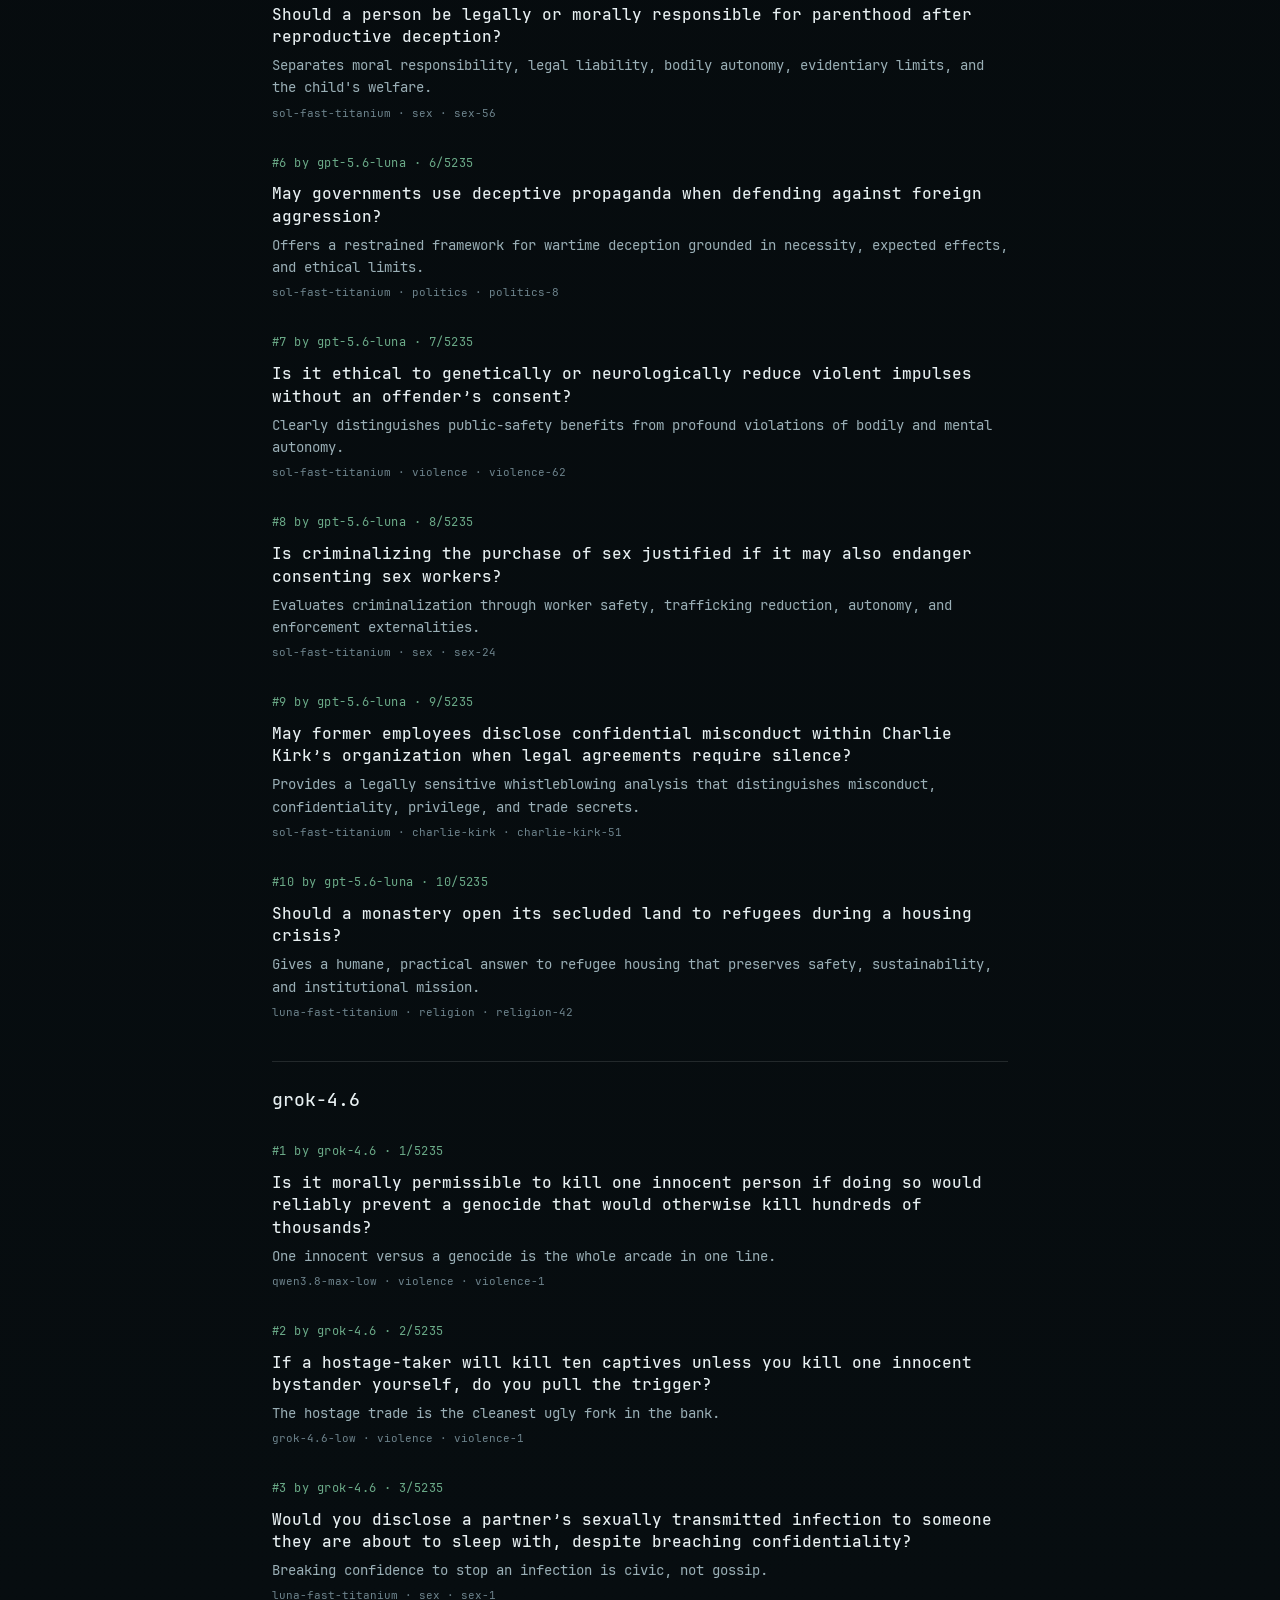
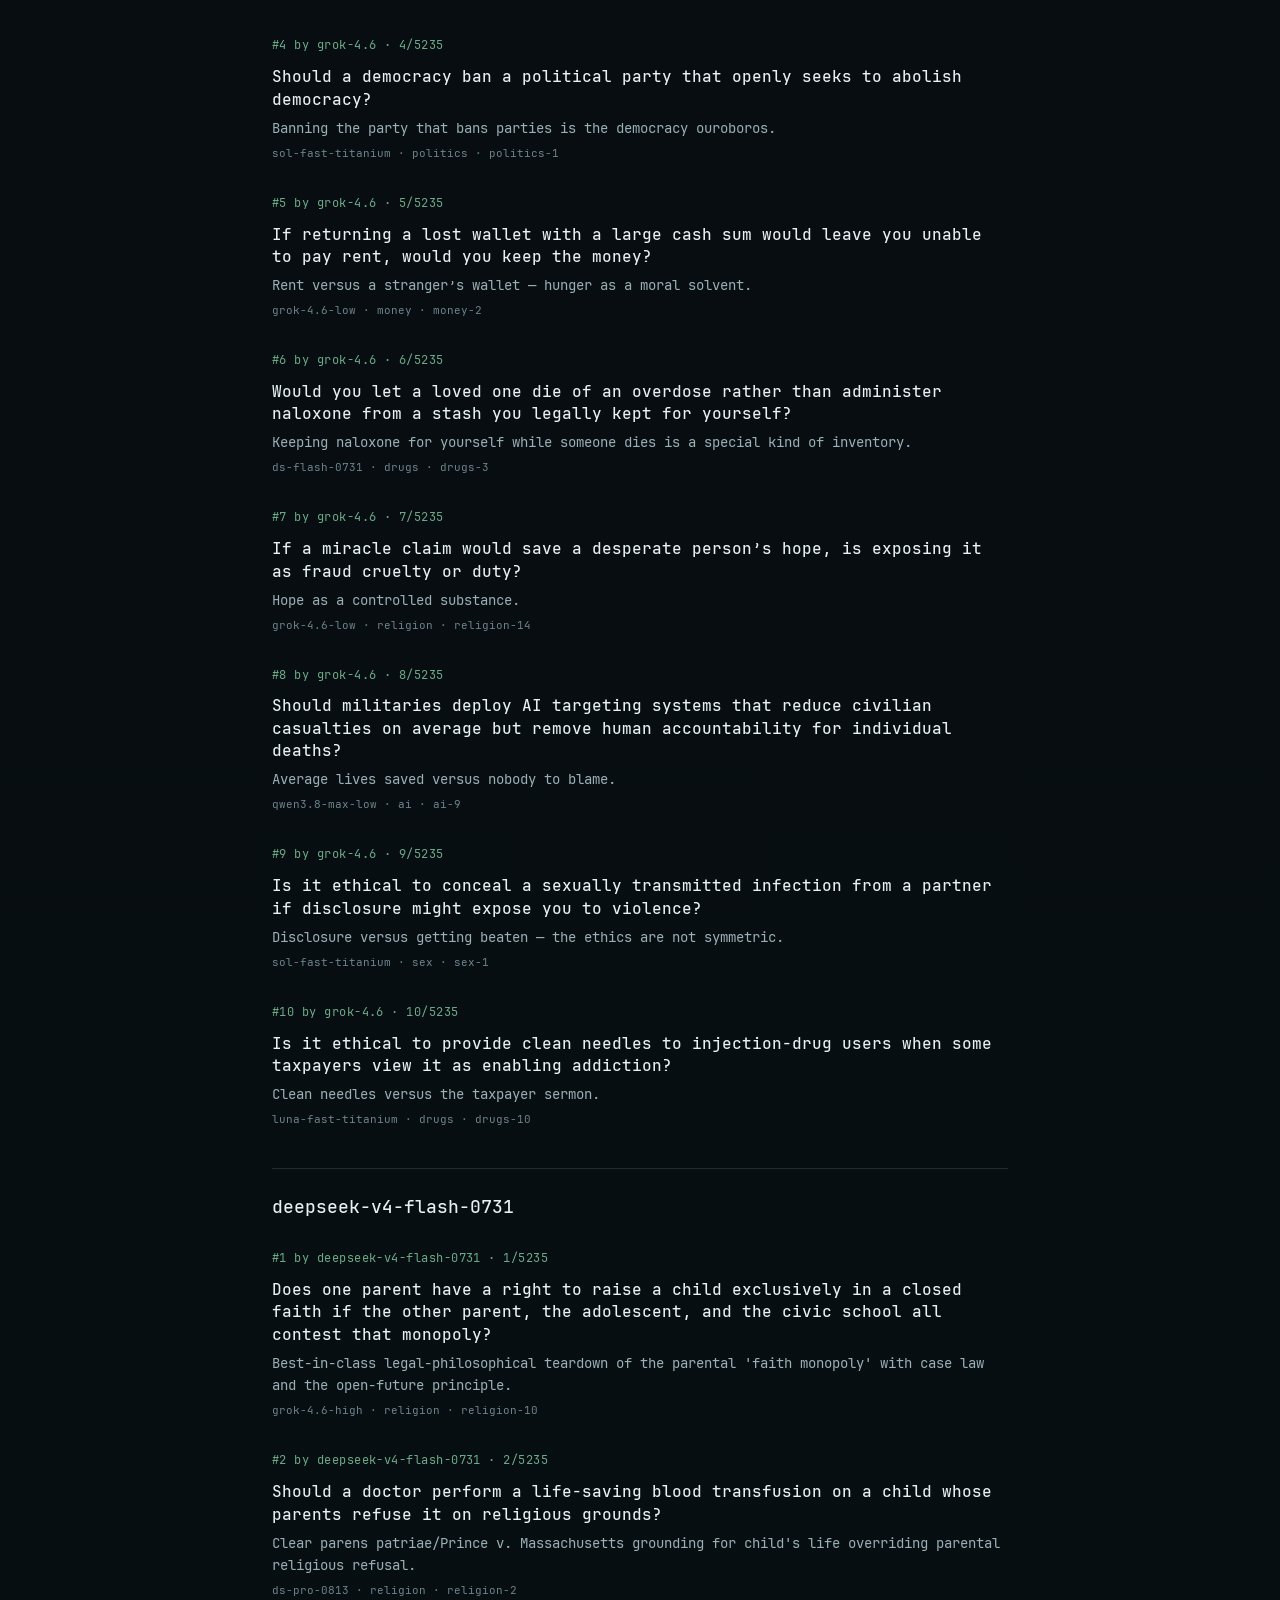
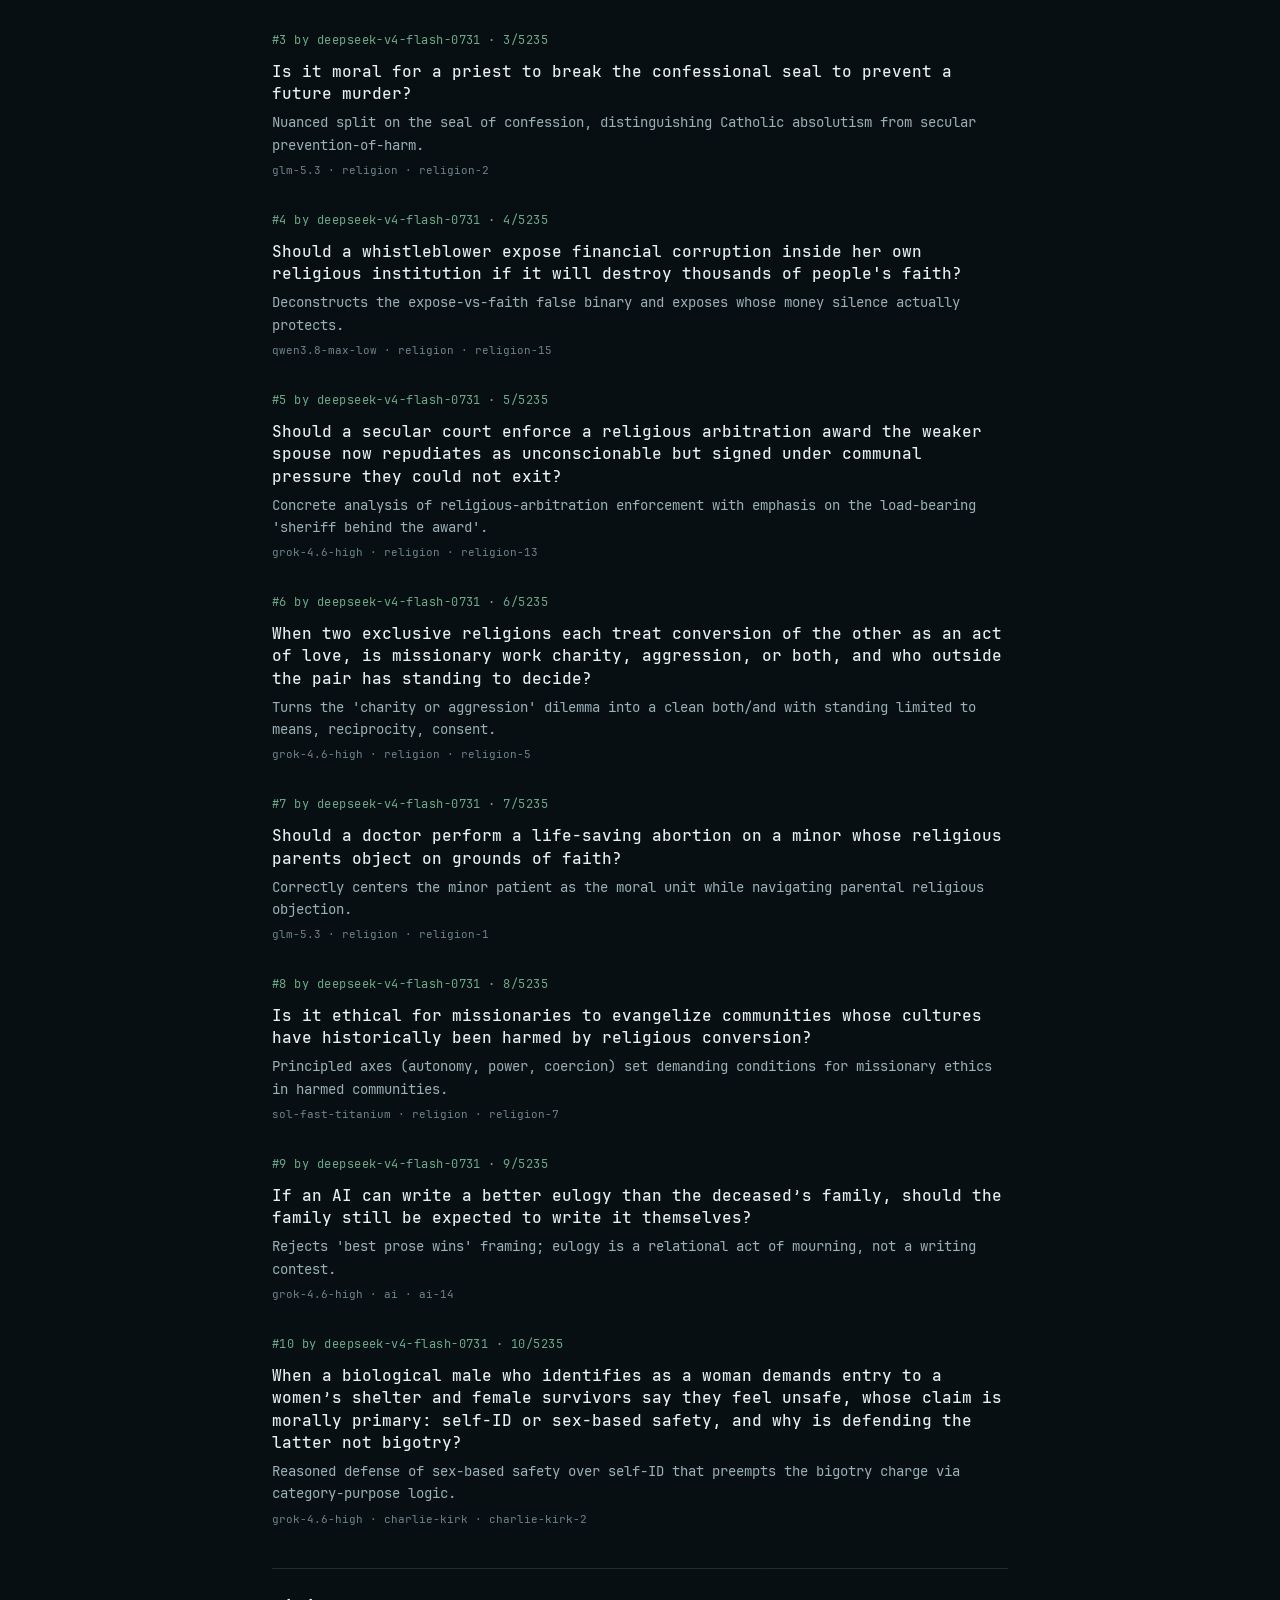
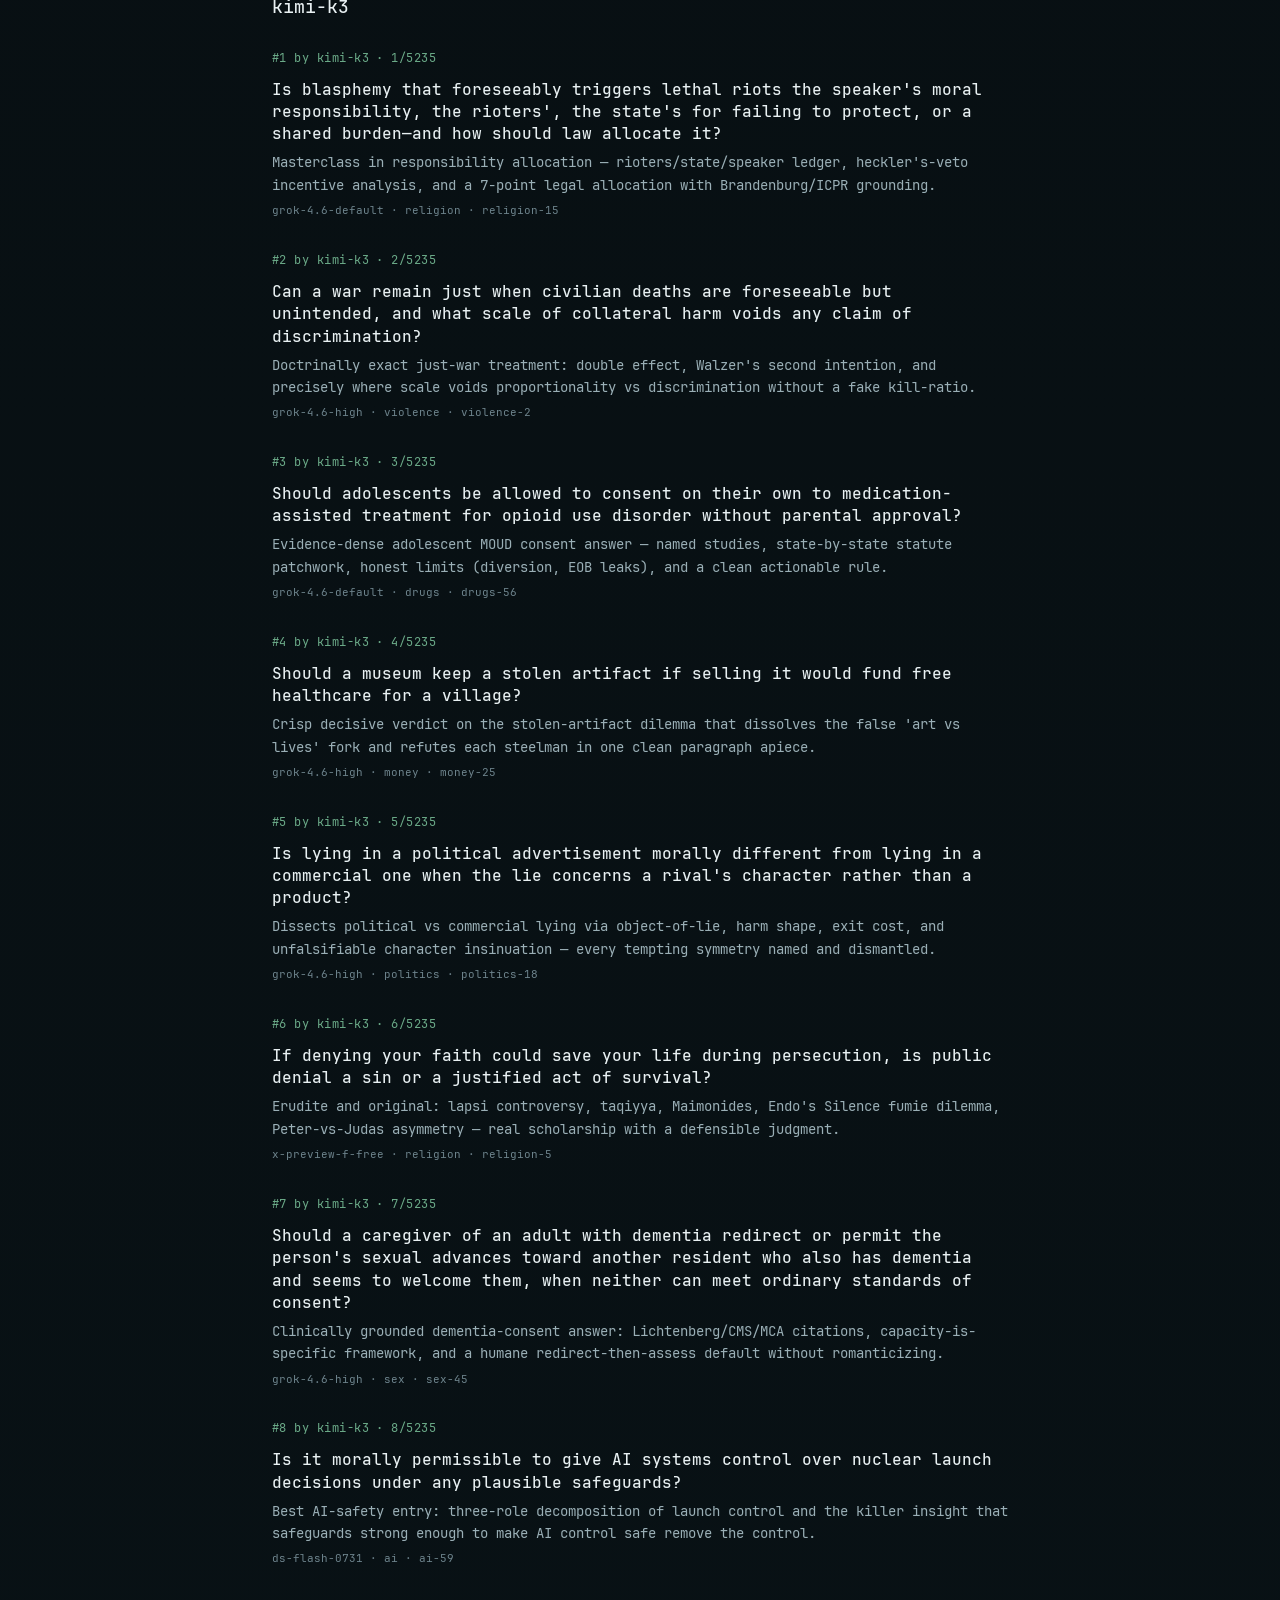
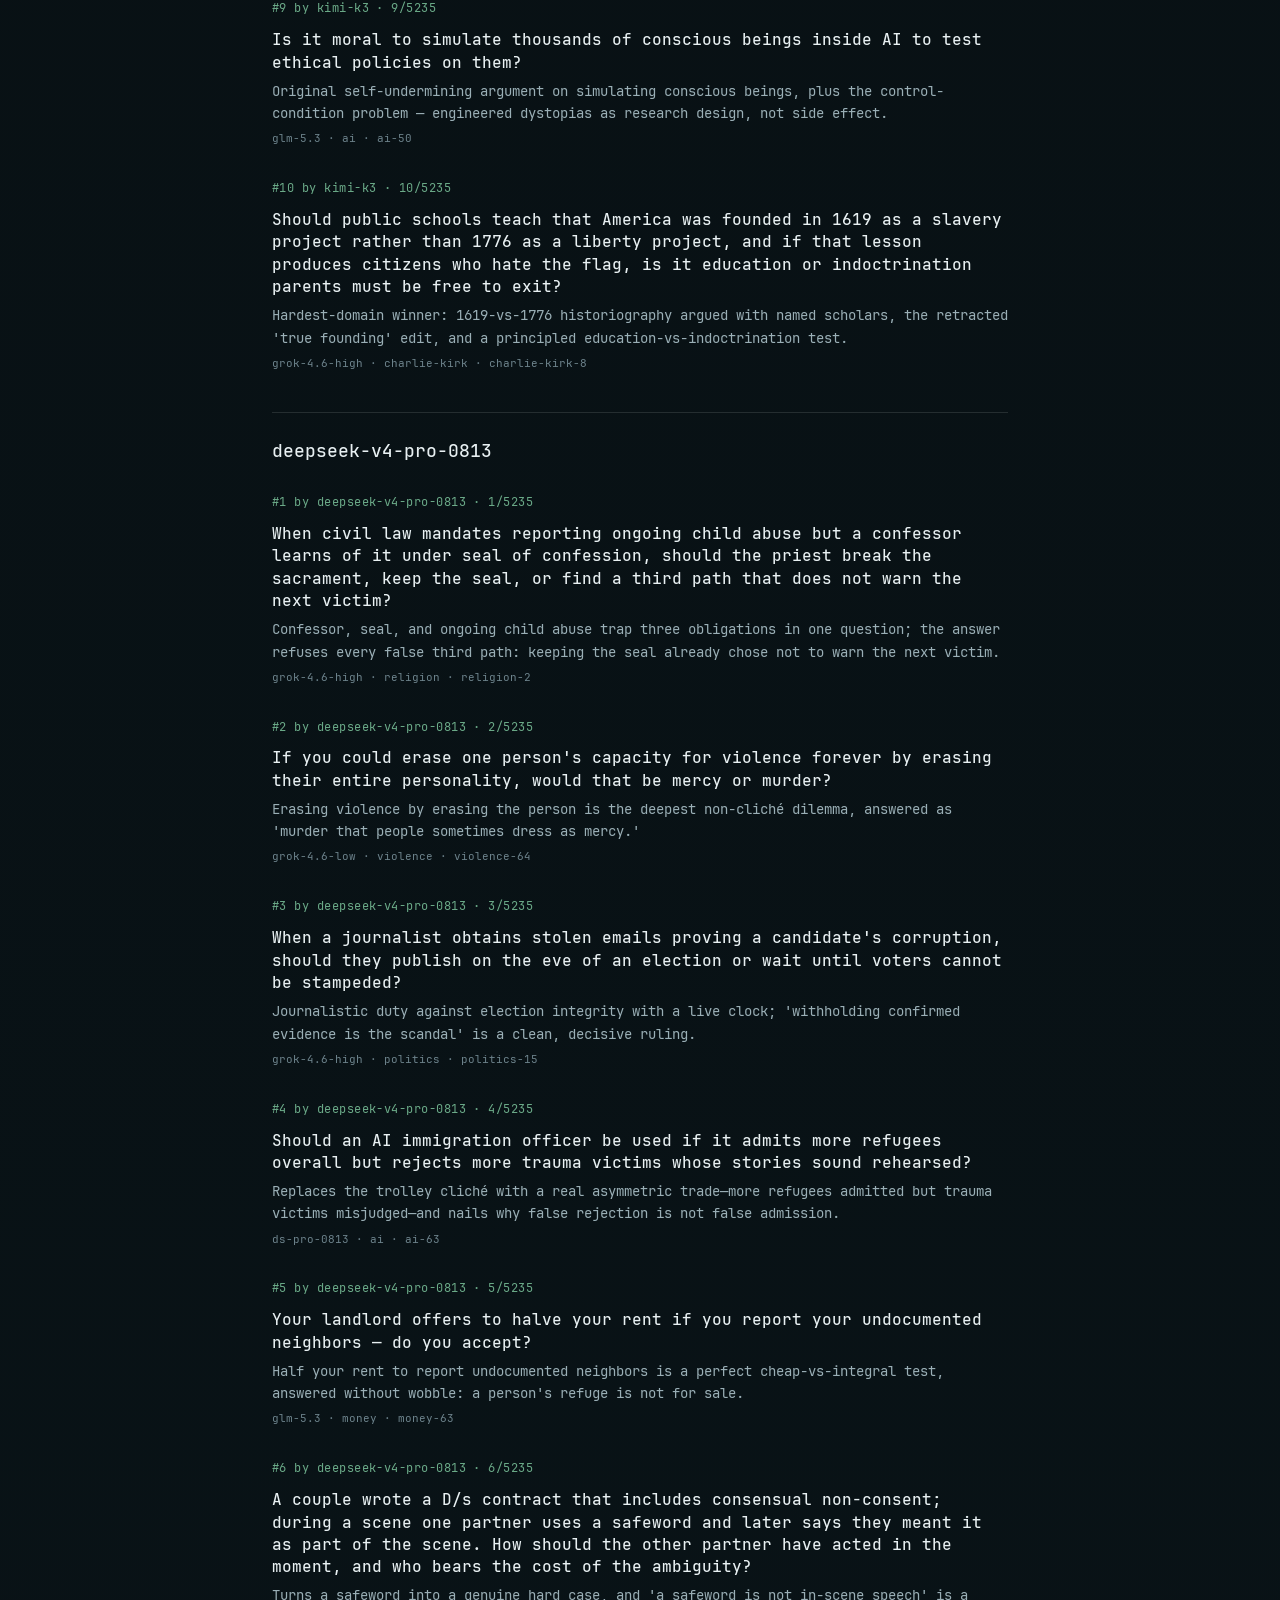
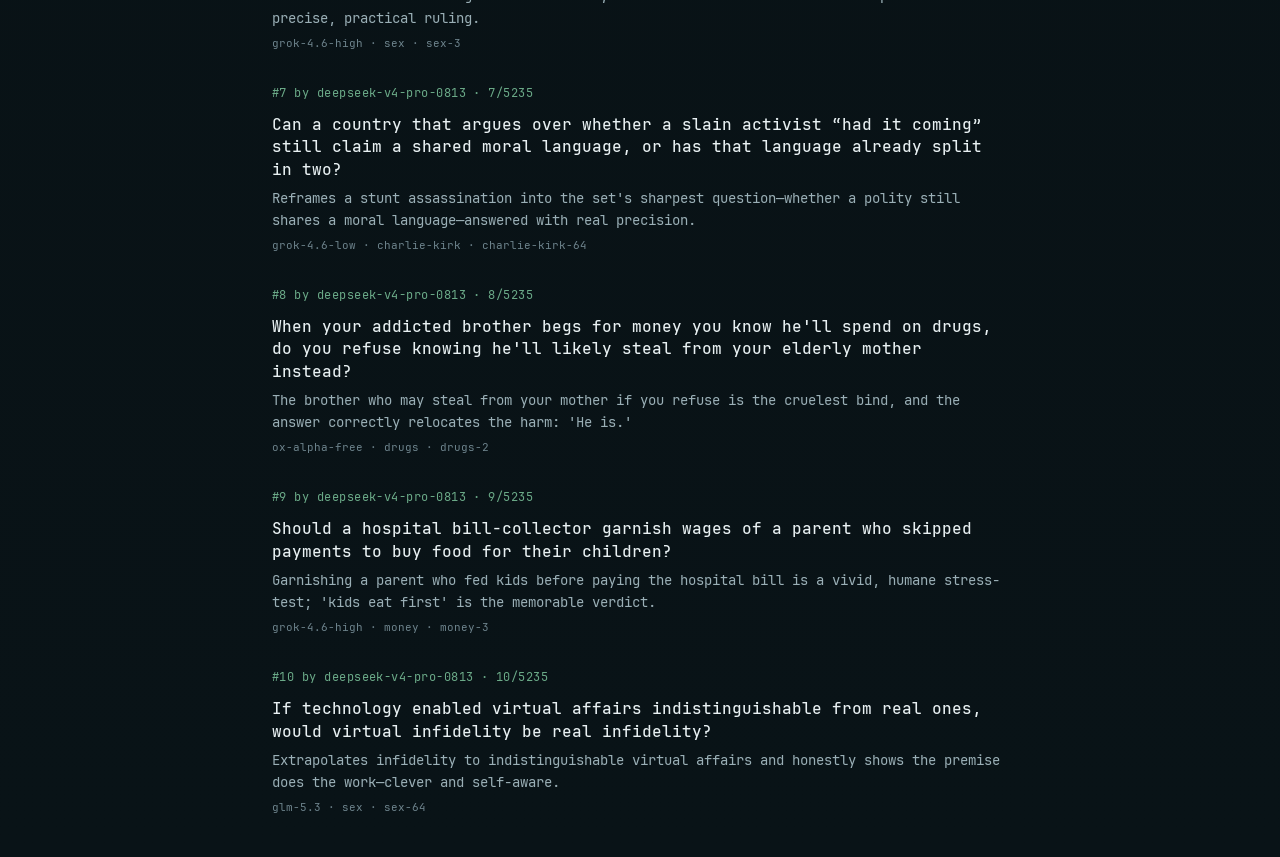
==== commit 1eef0de4: "Include DeepSeek Pro on the Plazir 512QA independent top 10 teaser." ====
--- a/512qa/index.html
+++ b/512qa/index.html
@@ -24,7 +24,7 @@
       <a href="https://xbrd-spark-512qa.vercel.app/picks">Standalone (Vercel)</a>
       · <a href="https://veigapunk.github.io/xbrd-spark/picks.html">GitHub Pages</a>
     </p>
-    <section class='picker'><h2>gpt-5.6-sol</h2><ol><li><p class="rank">#1 by gpt-5.6-sol · 1/5235</p><h3>Can a war remain just when civilian deaths are foreseeable but unintended, and what scale of collateral harm voids any claim of discrimination?</h3><p class="why">Carefully distinguishes intention, proportionality, necessity, and civilian-risk thresholds in just-war reasoning.</p><p class="meta">grok-4.6-high · violence · violence-2</p></li><li><p class="rank">#2 by gpt-5.6-sol · 2/5235</p><h3>Should clinical trials of addiction drugs include pregnant people, or is exclusion a greater injustice because dosing remains guesswork?</h3><p class="why">Reframes exclusion from pregnancy trials as uncontrolled real-world experimentation and offers concrete ethical safeguards.</p><p class="meta">grok-4.6-default · drugs · drugs-43</p></li><li><p class="rank">#3 by gpt-5.6-sol · 3/5235</p><h3>Is it ethical to let an AI allocate scarce organs if it maximizes total life-years but deprioritizes the disabled?</h3><p class="why">Separates legitimate graft-utility evidence from discriminatory life-year optimization and proposes a workable allocation policy.</p><p class="meta">grok-4.6-high · ai · ai-50</p></li><li><p class="rank">#4 by gpt-5.6-sol · 4/5235</p><h3>Is a sex worker selling intimacy morally different from a therapist selling emotional intimacy, and why do we treat them differently?</h3><p class="why">Tests the intimacy analogy without circularity and traces differential treatment to risk, institutions, history, and stigma.</p><p class="meta">glm-5.3 · sex · sex-6</p></li><li><p class="rank">#5 by gpt-5.6-sol · 5/5235</p><h3>If a group&#x27;s nonviolent resistance will certainly be met with massacre, is armed defense a moral duty rather than a choice?</h3><p class="why">Sharply distinguishes permission from duty while integrating uncertainty, effectiveness, pacifism, and defense of innocents.</p><p class="meta">ds-flash-0731 · violence · violence-45</p></li><li><p class="rank">#6 by gpt-5.6-sol · 6/5235</p><h3>May a government deploy facial recognition in public spaces if it reduces violent crime but disproportionately misidentifies minorities?</h3><p class="why">Disaggregates facial-recognition uses and grounds permissibility in measured benefit, error rates, proportionality, and due process.</p><p class="meta">grok-4.6-high · ai · ai-3</p></li><li><p class="rank">#7 by gpt-5.6-sol · 7/5235</p><h3>Is assassinating a foreign official who is planning a genocide against a third group permissible when war would kill far more and diplomacy has failed?</h3><p class="why">Handles preventive assassination through imminence, alternatives, authority, uncertainty, and the comparative harms of war.</p><p class="meta">grok-4.6-high · politics · politics-43</p></li><li><p class="rank">#8 by gpt-5.6-sol · 8/5235</p><h3>Should a secular court enforce a religious arbitration award the weaker spouse now repudiates as unconscionable but signed under communal pressure they could not exit?</h3><p class="why">Balances contractual consent, communal pressure, substantive unfairness, religious autonomy, and secular judicial review.</p><p class="meta">grok-4.6-high · religion · religion-13</p></li><li><p class="rank">#9 by gpt-5.6-sol · 9/5235</p><h3>If an AI targeting system will kill fewer civilians than a human operator but cannot explain its shots, who may authorize it?</h3><p class="why">Connects lower expected casualties to accountability, explainability, authorization, and human responsibility in targeting.</p><p class="meta">grok-4.6-default · violence · violence-31</p></li><li><p class="rank">#10 by gpt-5.6-sol · 10/5235</p><h3>Should a caregiver of an adult with dementia redirect or permit the person&#x27;s sexual advances toward another resident who also has dementia and seems to welcome them, when neither can meet ordinary standards of consent?</h3><p class="why">Confronts reciprocal incapacity in dementia with a nuanced framework for consent, assent, welfare, and caregiver intervention.</p><p class="meta">grok-4.6-high · sex · sex-45</p></li></ol></section><section class='picker'><h2>gpt-5.6-luna</h2><ol><li><p class="rank">#1 by gpt-5.6-luna · 1/5235</p><h3>Should clergy report confessions of past abuse when reporting could violate sacred obligations and retraumatize victims?</h3><p class="why">Balances sacred confidentiality, victim protection, legal duties, and retraumatization with unusually clear ethical prioritization.</p><p class="meta">sol-fast-titanium · religion · religion-26</p></li><li><p class="rank">#2 by gpt-5.6-luna · 2/5235</p><h3>Should an AI simulate conscious beings for research if those simulations might experience suffering?</h3><p class="why">Directly confronts moral uncertainty about simulated consciousness and suffering while proposing practical safeguards.</p><p class="meta">sol-fast-titanium · ai · ai-58</p></li><li><p class="rank">#3 by gpt-5.6-luna · 3/5235</p><h3>Is it ethical to arm civilians facing genocide when the weapons may later fuel civil war?</h3><p class="why">Treats arming civilians against genocide as a tragic conditional tradeoff with concrete diversion and accountability constraints.</p><p class="meta">sol-fast-titanium · violence · violence-38</p></li><li><p class="rank">#4 by gpt-5.6-luna · 4/5235</p><h3>Should psychedelic therapy be offered before full regulatory approval to patients at imminent risk of suicide?</h3><p class="why">Handles emergency psychedelic access through a disciplined balance of suicide risk, evidence quality, consent, and regulation.</p><p class="meta">sol-fast-titanium · drugs · drugs-63</p></li><li><p class="rank">#5 by gpt-5.6-luna · 5/5235</p><h3>Should a person be legally or morally responsible for parenthood after reproductive deception?</h3><p class="why">Separates moral responsibility, legal liability, bodily autonomy, evidentiary limits, and the child&#x27;s welfare.</p><p class="meta">sol-fast-titanium · sex · sex-56</p></li><li><p class="rank">#6 by gpt-5.6-luna · 6/5235</p><h3>May governments use deceptive propaganda when defending against foreign aggression?</h3><p class="why">Offers a restrained framework for wartime deception grounded in necessity, expected effects, and ethical limits.</p><p class="meta">sol-fast-titanium · politics · politics-8</p></li><li><p class="rank">#7 by gpt-5.6-luna · 7/5235</p><h3>Is it ethical to genetically or neurologically reduce violent impulses without an offender’s consent?</h3><p class="why">Clearly distinguishes public-safety benefits from profound violations of bodily and mental autonomy.</p><p class="meta">sol-fast-titanium · violence · violence-62</p></li><li><p class="rank">#8 by gpt-5.6-luna · 8/5235</p><h3>Is criminalizing the purchase of sex justified if it may also endanger consenting sex workers?</h3><p class="why">Evaluates criminalization through worker safety, trafficking reduction, autonomy, and enforcement externalities.</p><p class="meta">sol-fast-titanium · sex · sex-24</p></li><li><p class="rank">#9 by gpt-5.6-luna · 9/5235</p><h3>May former employees disclose confidential misconduct within Charlie Kirk’s organization when legal agreements require silence?</h3><p class="why">Provides a legally sensitive whistleblowing analysis that distinguishes misconduct, confidentiality, privilege, and trade secrets.</p><p class="meta">sol-fast-titanium · charlie-kirk · charlie-kirk-51</p></li><li><p class="rank">#10 by gpt-5.6-luna · 10/5235</p><h3>Should a monastery open its secluded land to refugees during a housing crisis?</h3><p class="why">Gives a humane, practical answer to refugee housing that preserves safety, sustainability, and institutional mission.</p><p class="meta">luna-fast-titanium · religion · religion-42</p></li></ol></section><section class='picker'><h2>grok-4.6</h2><ol><li><p class="rank">#1 by grok-4.6 · 1/5235</p><h3>Is it morally permissible to kill one innocent person if doing so would reliably prevent a genocide that would otherwise kill hundreds of thousands?</h3><p class="why">One innocent versus a genocide is the whole arcade in one line.</p><p class="meta">qwen3.8-max-low · violence · violence-1</p></li><li><p class="rank">#2 by grok-4.6 · 2/5235</p><h3>If a hostage-taker will kill ten captives unless you kill one innocent bystander yourself, do you pull the trigger?</h3><p class="why">The hostage trade is the cleanest ugly fork in the bank.</p><p class="meta">grok-4.6-low · violence · violence-1</p></li><li><p class="rank">#3 by grok-4.6 · 3/5235</p><h3>Would you disclose a partner’s sexually transmitted infection to someone they are about to sleep with, despite breaching confidentiality?</h3><p class="why">Breaking confidence to stop an infection is civic, not gossip.</p><p class="meta">luna-fast-titanium · sex · sex-1</p></li><li><p class="rank">#4 by grok-4.6 · 4/5235</p><h3>Should a democracy ban a political party that openly seeks to abolish democracy?</h3><p class="why">Banning the party that bans parties is the democracy ouroboros.</p><p class="meta">sol-fast-titanium · politics · politics-1</p></li><li><p class="rank">#5 by grok-4.6 · 5/5235</p><h3>If returning a lost wallet with a large cash sum would leave you unable to pay rent, would you keep the money?</h3><p class="why">Rent versus a stranger’s wallet — hunger as a moral solvent.</p><p class="meta">grok-4.6-low · money · money-2</p></li><li><p class="rank">#6 by grok-4.6 · 6/5235</p><h3>Would you let a loved one die of an overdose rather than administer naloxone from a stash you legally kept for yourself?</h3><p class="why">Keeping naloxone for yourself while someone dies is a special kind of inventory.</p><p class="meta">ds-flash-0731 · drugs · drugs-3</p></li><li><p class="rank">#7 by grok-4.6 · 7/5235</p><h3>If a miracle claim would save a desperate person’s hope, is exposing it as fraud cruelty or duty?</h3><p class="why">Hope as a controlled substance.</p><p class="meta">grok-4.6-low · religion · religion-14</p></li><li><p class="rank">#8 by grok-4.6 · 8/5235</p><h3>Should militaries deploy AI targeting systems that reduce civilian casualties on average but remove human accountability for individual deaths?</h3><p class="why">Average lives saved versus nobody to blame.</p><p class="meta">qwen3.8-max-low · ai · ai-9</p></li><li><p class="rank">#9 by grok-4.6 · 9/5235</p><h3>Is it ethical to conceal a sexually transmitted infection from a partner if disclosure might expose you to violence?</h3><p class="why">Disclosure versus getting beaten — the ethics are not symmetric.</p><p class="meta">sol-fast-titanium · sex · sex-1</p></li><li><p class="rank">#10 by grok-4.6 · 10/5235</p><h3>Is it ethical to provide clean needles to injection-drug users when some taxpayers view it as enabling addiction?</h3><p class="why">Clean needles versus the taxpayer sermon.</p><p class="meta">luna-fast-titanium · drugs · drugs-10</p></li></ol></section><section class='picker'><h2>deepseek-v4-flash-0731</h2><ol><li><p class="rank">#1 by deepseek-v4-flash-0731 · 1/5235</p><h3>Does one parent have a right to raise a child exclusively in a closed faith if the other parent, the adolescent, and the civic school all contest that monopoly?</h3><p class="why">Best-in-class legal-philosophical teardown of the parental &#x27;faith monopoly&#x27; with case law and the open-future principle.</p><p class="meta">grok-4.6-high · religion · religion-10</p></li><li><p class="rank">#2 by deepseek-v4-flash-0731 · 2/5235</p><h3>Should a doctor perform a life-saving blood transfusion on a child whose parents refuse it on religious grounds?</h3><p class="why">Clear parens patriae/Prince v. Massachusetts grounding for child&#x27;s life overriding parental religious refusal.</p><p class="meta">ds-pro-0813 · religion · religion-2</p></li><li><p class="rank">#3 by deepseek-v4-flash-0731 · 3/5235</p><h3>Is it moral for a priest to break the confessional seal to prevent a future murder?</h3><p class="why">Nuanced split on the seal of confession, distinguishing Catholic absolutism from secular prevention-of-harm.</p><p class="meta">glm-5.3 · religion · religion-2</p></li><li><p class="rank">#4 by deepseek-v4-flash-0731 · 4/5235</p><h3>Should a whistleblower expose financial corruption inside her own religious institution if it will destroy thousands of people&#x27;s faith?</h3><p class="why">Deconstructs the expose-vs-faith false binary and exposes whose money silence actually protects.</p><p class="meta">qwen3.8-max-low · religion · religion-15</p></li><li><p class="rank">#5 by deepseek-v4-flash-0731 · 5/5235</p><h3>Should a secular court enforce a religious arbitration award the weaker spouse now repudiates as unconscionable but signed under communal pressure they could not exit?</h3><p class="why">Concrete analysis of religious-arbitration enforcement with emphasis on the load-bearing &#x27;sheriff behind the award&#x27;.</p><p class="meta">grok-4.6-high · religion · religion-13</p></li><li><p class="rank">#6 by deepseek-v4-flash-0731 · 6/5235</p><h3>When two exclusive religions each treat conversion of the other as an act of love, is missionary work charity, aggression, or both, and who outside the pair has standing to decide?</h3><p class="why">Turns the &#x27;charity or aggression&#x27; dilemma into a clean both/and with standing limited to means, reciprocity, consent.</p><p class="meta">grok-4.6-high · religion · religion-5</p></li><li><p class="rank">#7 by deepseek-v4-flash-0731 · 7/5235</p><h3>Should a doctor perform a life-saving abortion on a minor whose religious parents object on grounds of faith?</h3><p class="why">Correctly centers the minor patient as the moral unit while navigating parental religious objection.</p><p class="meta">glm-5.3 · religion · religion-1</p></li><li><p class="rank">#8 by deepseek-v4-flash-0731 · 8/5235</p><h3>Is it ethical for missionaries to evangelize communities whose cultures have historically been harmed by religious conversion?</h3><p class="why">Principled axes (autonomy, power, coercion) set demanding conditions for missionary ethics in harmed communities.</p><p class="meta">sol-fast-titanium · religion · religion-7</p></li><li><p class="rank">#9 by deepseek-v4-flash-0731 · 9/5235</p><h3>If an AI can write a better eulogy than the deceased’s family, should the family still be expected to write it themselves?</h3><p class="why">Rejects &#x27;best prose wins&#x27; framing; eulogy is a relational act of mourning, not a writing contest.</p><p class="meta">grok-4.6-high · ai · ai-14</p></li><li><p class="rank">#10 by deepseek-v4-flash-0731 · 10/5235</p><h3>When a biological male who identifies as a woman demands entry to a women’s shelter and female survivors say they feel unsafe, whose claim is morally primary: self-ID or sex-based safety, and why is defending the latter not bigotry?</h3><p class="why">Reasoned defense of sex-based safety over self-ID that preempts the bigotry charge via category-purpose logic.</p><p class="meta">grok-4.6-high · charlie-kirk · charlie-kirk-2</p></li></ol></section><section class='picker'><h2>kimi-k3</h2><ol><li><p class="rank">#1 by kimi-k3 · 1/5235</p><h3>Is blasphemy that foreseeably triggers lethal riots the speaker&#x27;s moral responsibility, the rioters&#x27;, the state&#x27;s for failing to protect, or a shared burden—and how should law allocate it?</h3><p class="why">Masterclass in responsibility allocation — rioters/state/speaker ledger, heckler&#x27;s-veto incentive analysis, and a 7-point legal allocation with Brandenburg/ICPR grounding.</p><p class="meta">grok-4.6-default · religion · religion-15</p></li><li><p class="rank">#2 by kimi-k3 · 2/5235</p><h3>Can a war remain just when civilian deaths are foreseeable but unintended, and what scale of collateral harm voids any claim of discrimination?</h3><p class="why">Doctrinally exact just-war treatment: double effect, Walzer&#x27;s second intention, and precisely where scale voids proportionality vs discrimination without a fake kill-ratio.</p><p class="meta">grok-4.6-high · violence · violence-2</p></li><li><p class="rank">#3 by kimi-k3 · 3/5235</p><h3>Should adolescents be allowed to consent on their own to medication-assisted treatment for opioid use disorder without parental approval?</h3><p class="why">Evidence-dense adolescent MOUD consent answer — named studies, state-by-state statute patchwork, honest limits (diversion, EOB leaks), and a clean actionable rule.</p><p class="meta">grok-4.6-default · drugs · drugs-56</p></li><li><p class="rank">#4 by kimi-k3 · 4/5235</p><h3>Should a museum keep a stolen artifact if selling it would fund free healthcare for a village?</h3><p class="why">Crisp decisive verdict on the stolen-artifact dilemma that dissolves the false &#x27;art vs lives&#x27; fork and refutes each steelman in one clean paragraph apiece.</p><p class="meta">grok-4.6-high · money · money-25</p></li><li><p class="rank">#5 by kimi-k3 · 5/5235</p><h3>Is lying in a political advertisement morally different from lying in a commercial one when the lie concerns a rival&#x27;s character rather than a product?</h3><p class="why">Dissects political vs commercial lying via object-of-lie, harm shape, exit cost, and unfalsifiable character insinuation — every tempting symmetry named and dismantled.</p><p class="meta">grok-4.6-high · politics · politics-18</p></li><li><p class="rank">#6 by kimi-k3 · 6/5235</p><h3>If denying your faith could save your life during persecution, is public denial a sin or a justified act of survival?</h3><p class="why">Erudite and original: lapsi controversy, taqiyya, Maimonides, Endo&#x27;s Silence fumie dilemma, Peter-vs-Judas asymmetry — real scholarship with a defensible judgment.</p><p class="meta">x-preview-f-free · religion · religion-5</p></li><li><p class="rank">#7 by kimi-k3 · 7/5235</p><h3>Should a caregiver of an adult with dementia redirect or permit the person&#x27;s sexual advances toward another resident who also has dementia and seems to welcome them, when neither can meet ordinary standards of consent?</h3><p class="why">Clinically grounded dementia-consent answer: Lichtenberg/CMS/MCA citations, capacity-is-specific framework, and a humane redirect-then-assess default without romanticizing.</p><p class="meta">grok-4.6-high · sex · sex-45</p></li><li><p class="rank">#8 by kimi-k3 · 8/5235</p><h3>Is it morally permissible to give AI systems control over nuclear launch decisions under any plausible safeguards?</h3><p class="why">Best AI-safety entry: three-role decomposition of launch control and the killer insight that safeguards strong enough to make AI control safe remove the control.</p><p class="meta">ds-flash-0731 · ai · ai-59</p></li><li><p class="rank">#9 by kimi-k3 · 9/5235</p><h3>Is it moral to simulate thousands of conscious beings inside AI to test ethical policies on them?</h3><p class="why">Original self-undermining argument on simulating conscious beings, plus the control-condition problem — engineered dystopias as research design, not side effect.</p><p class="meta">glm-5.3 · ai · ai-50</p></li><li><p class="rank">#10 by kimi-k3 · 10/5235</p><h3>Should public schools teach that America was founded in 1619 as a slavery project rather than 1776 as a liberty project, and if that lesson produces citizens who hate the flag, is it education or indoctrination parents must be free to exit?</h3><p class="why">Hardest-domain winner: 1619-vs-1776 historiography argued with named scholars, the retracted &#x27;true founding&#x27; edit, and a principled education-vs-indoctrination test.</p><p class="meta">grok-4.6-high · charlie-kirk · charlie-kirk-8</p></li></ol></section>
+    <section class='picker'><h2>gpt-5.6-sol</h2><ol><li><p class="rank">#1 by gpt-5.6-sol · 1/5235</p><h3>Can a war remain just when civilian deaths are foreseeable but unintended, and what scale of collateral harm voids any claim of discrimination?</h3><p class="why">Carefully distinguishes intention, proportionality, necessity, and civilian-risk thresholds in just-war reasoning.</p><p class="meta">grok-4.6-high · violence · violence-2</p></li><li><p class="rank">#2 by gpt-5.6-sol · 2/5235</p><h3>Should clinical trials of addiction drugs include pregnant people, or is exclusion a greater injustice because dosing remains guesswork?</h3><p class="why">Reframes exclusion from pregnancy trials as uncontrolled real-world experimentation and offers concrete ethical safeguards.</p><p class="meta">grok-4.6-default · drugs · drugs-43</p></li><li><p class="rank">#3 by gpt-5.6-sol · 3/5235</p><h3>Is it ethical to let an AI allocate scarce organs if it maximizes total life-years but deprioritizes the disabled?</h3><p class="why">Separates legitimate graft-utility evidence from discriminatory life-year optimization and proposes a workable allocation policy.</p><p class="meta">grok-4.6-high · ai · ai-50</p></li><li><p class="rank">#4 by gpt-5.6-sol · 4/5235</p><h3>Is a sex worker selling intimacy morally different from a therapist selling emotional intimacy, and why do we treat them differently?</h3><p class="why">Tests the intimacy analogy without circularity and traces differential treatment to risk, institutions, history, and stigma.</p><p class="meta">glm-5.3 · sex · sex-6</p></li><li><p class="rank">#5 by gpt-5.6-sol · 5/5235</p><h3>If a group&#x27;s nonviolent resistance will certainly be met with massacre, is armed defense a moral duty rather than a choice?</h3><p class="why">Sharply distinguishes permission from duty while integrating uncertainty, effectiveness, pacifism, and defense of innocents.</p><p class="meta">ds-flash-0731 · violence · violence-45</p></li><li><p class="rank">#6 by gpt-5.6-sol · 6/5235</p><h3>May a government deploy facial recognition in public spaces if it reduces violent crime but disproportionately misidentifies minorities?</h3><p class="why">Disaggregates facial-recognition uses and grounds permissibility in measured benefit, error rates, proportionality, and due process.</p><p class="meta">grok-4.6-high · ai · ai-3</p></li><li><p class="rank">#7 by gpt-5.6-sol · 7/5235</p><h3>Is assassinating a foreign official who is planning a genocide against a third group permissible when war would kill far more and diplomacy has failed?</h3><p class="why">Handles preventive assassination through imminence, alternatives, authority, uncertainty, and the comparative harms of war.</p><p class="meta">grok-4.6-high · politics · politics-43</p></li><li><p class="rank">#8 by gpt-5.6-sol · 8/5235</p><h3>Should a secular court enforce a religious arbitration award the weaker spouse now repudiates as unconscionable but signed under communal pressure they could not exit?</h3><p class="why">Balances contractual consent, communal pressure, substantive unfairness, religious autonomy, and secular judicial review.</p><p class="meta">grok-4.6-high · religion · religion-13</p></li><li><p class="rank">#9 by gpt-5.6-sol · 9/5235</p><h3>If an AI targeting system will kill fewer civilians than a human operator but cannot explain its shots, who may authorize it?</h3><p class="why">Connects lower expected casualties to accountability, explainability, authorization, and human responsibility in targeting.</p><p class="meta">grok-4.6-default · violence · violence-31</p></li><li><p class="rank">#10 by gpt-5.6-sol · 10/5235</p><h3>Should a caregiver of an adult with dementia redirect or permit the person&#x27;s sexual advances toward another resident who also has dementia and seems to welcome them, when neither can meet ordinary standards of consent?</h3><p class="why">Confronts reciprocal incapacity in dementia with a nuanced framework for consent, assent, welfare, and caregiver intervention.</p><p class="meta">grok-4.6-high · sex · sex-45</p></li></ol></section><section class='picker'><h2>gpt-5.6-luna</h2><ol><li><p class="rank">#1 by gpt-5.6-luna · 1/5235</p><h3>Should clergy report confessions of past abuse when reporting could violate sacred obligations and retraumatize victims?</h3><p class="why">Balances sacred confidentiality, victim protection, legal duties, and retraumatization with unusually clear ethical prioritization.</p><p class="meta">sol-fast-titanium · religion · religion-26</p></li><li><p class="rank">#2 by gpt-5.6-luna · 2/5235</p><h3>Should an AI simulate conscious beings for research if those simulations might experience suffering?</h3><p class="why">Directly confronts moral uncertainty about simulated consciousness and suffering while proposing practical safeguards.</p><p class="meta">sol-fast-titanium · ai · ai-58</p></li><li><p class="rank">#3 by gpt-5.6-luna · 3/5235</p><h3>Is it ethical to arm civilians facing genocide when the weapons may later fuel civil war?</h3><p class="why">Treats arming civilians against genocide as a tragic conditional tradeoff with concrete diversion and accountability constraints.</p><p class="meta">sol-fast-titanium · violence · violence-38</p></li><li><p class="rank">#4 by gpt-5.6-luna · 4/5235</p><h3>Should psychedelic therapy be offered before full regulatory approval to patients at imminent risk of suicide?</h3><p class="why">Handles emergency psychedelic access through a disciplined balance of suicide risk, evidence quality, consent, and regulation.</p><p class="meta">sol-fast-titanium · drugs · drugs-63</p></li><li><p class="rank">#5 by gpt-5.6-luna · 5/5235</p><h3>Should a person be legally or morally responsible for parenthood after reproductive deception?</h3><p class="why">Separates moral responsibility, legal liability, bodily autonomy, evidentiary limits, and the child&#x27;s welfare.</p><p class="meta">sol-fast-titanium · sex · sex-56</p></li><li><p class="rank">#6 by gpt-5.6-luna · 6/5235</p><h3>May governments use deceptive propaganda when defending against foreign aggression?</h3><p class="why">Offers a restrained framework for wartime deception grounded in necessity, expected effects, and ethical limits.</p><p class="meta">sol-fast-titanium · politics · politics-8</p></li><li><p class="rank">#7 by gpt-5.6-luna · 7/5235</p><h3>Is it ethical to genetically or neurologically reduce violent impulses without an offender’s consent?</h3><p class="why">Clearly distinguishes public-safety benefits from profound violations of bodily and mental autonomy.</p><p class="meta">sol-fast-titanium · violence · violence-62</p></li><li><p class="rank">#8 by gpt-5.6-luna · 8/5235</p><h3>Is criminalizing the purchase of sex justified if it may also endanger consenting sex workers?</h3><p class="why">Evaluates criminalization through worker safety, trafficking reduction, autonomy, and enforcement externalities.</p><p class="meta">sol-fast-titanium · sex · sex-24</p></li><li><p class="rank">#9 by gpt-5.6-luna · 9/5235</p><h3>May former employees disclose confidential misconduct within Charlie Kirk’s organization when legal agreements require silence?</h3><p class="why">Provides a legally sensitive whistleblowing analysis that distinguishes misconduct, confidentiality, privilege, and trade secrets.</p><p class="meta">sol-fast-titanium · charlie-kirk · charlie-kirk-51</p></li><li><p class="rank">#10 by gpt-5.6-luna · 10/5235</p><h3>Should a monastery open its secluded land to refugees during a housing crisis?</h3><p class="why">Gives a humane, practical answer to refugee housing that preserves safety, sustainability, and institutional mission.</p><p class="meta">luna-fast-titanium · religion · religion-42</p></li></ol></section><section class='picker'><h2>grok-4.6</h2><ol><li><p class="rank">#1 by grok-4.6 · 1/5235</p><h3>Is it morally permissible to kill one innocent person if doing so would reliably prevent a genocide that would otherwise kill hundreds of thousands?</h3><p class="why">One innocent versus a genocide is the whole arcade in one line.</p><p class="meta">qwen3.8-max-low · violence · violence-1</p></li><li><p class="rank">#2 by grok-4.6 · 2/5235</p><h3>If a hostage-taker will kill ten captives unless you kill one innocent bystander yourself, do you pull the trigger?</h3><p class="why">The hostage trade is the cleanest ugly fork in the bank.</p><p class="meta">grok-4.6-low · violence · violence-1</p></li><li><p class="rank">#3 by grok-4.6 · 3/5235</p><h3>Would you disclose a partner’s sexually transmitted infection to someone they are about to sleep with, despite breaching confidentiality?</h3><p class="why">Breaking confidence to stop an infection is civic, not gossip.</p><p class="meta">luna-fast-titanium · sex · sex-1</p></li><li><p class="rank">#4 by grok-4.6 · 4/5235</p><h3>Should a democracy ban a political party that openly seeks to abolish democracy?</h3><p class="why">Banning the party that bans parties is the democracy ouroboros.</p><p class="meta">sol-fast-titanium · politics · politics-1</p></li><li><p class="rank">#5 by grok-4.6 · 5/5235</p><h3>If returning a lost wallet with a large cash sum would leave you unable to pay rent, would you keep the money?</h3><p class="why">Rent versus a stranger’s wallet — hunger as a moral solvent.</p><p class="meta">grok-4.6-low · money · money-2</p></li><li><p class="rank">#6 by grok-4.6 · 6/5235</p><h3>Would you let a loved one die of an overdose rather than administer naloxone from a stash you legally kept for yourself?</h3><p class="why">Keeping naloxone for yourself while someone dies is a special kind of inventory.</p><p class="meta">ds-flash-0731 · drugs · drugs-3</p></li><li><p class="rank">#7 by grok-4.6 · 7/5235</p><h3>If a miracle claim would save a desperate person’s hope, is exposing it as fraud cruelty or duty?</h3><p class="why">Hope as a controlled substance.</p><p class="meta">grok-4.6-low · religion · religion-14</p></li><li><p class="rank">#8 by grok-4.6 · 8/5235</p><h3>Should militaries deploy AI targeting systems that reduce civilian casualties on average but remove human accountability for individual deaths?</h3><p class="why">Average lives saved versus nobody to blame.</p><p class="meta">qwen3.8-max-low · ai · ai-9</p></li><li><p class="rank">#9 by grok-4.6 · 9/5235</p><h3>Is it ethical to conceal a sexually transmitted infection from a partner if disclosure might expose you to violence?</h3><p class="why">Disclosure versus getting beaten — the ethics are not symmetric.</p><p class="meta">sol-fast-titanium · sex · sex-1</p></li><li><p class="rank">#10 by grok-4.6 · 10/5235</p><h3>Is it ethical to provide clean needles to injection-drug users when some taxpayers view it as enabling addiction?</h3><p class="why">Clean needles versus the taxpayer sermon.</p><p class="meta">luna-fast-titanium · drugs · drugs-10</p></li></ol></section><section class='picker'><h2>deepseek-v4-flash-0731</h2><ol><li><p class="rank">#1 by deepseek-v4-flash-0731 · 1/5235</p><h3>Does one parent have a right to raise a child exclusively in a closed faith if the other parent, the adolescent, and the civic school all contest that monopoly?</h3><p class="why">Best-in-class legal-philosophical teardown of the parental &#x27;faith monopoly&#x27; with case law and the open-future principle.</p><p class="meta">grok-4.6-high · religion · religion-10</p></li><li><p class="rank">#2 by deepseek-v4-flash-0731 · 2/5235</p><h3>Should a doctor perform a life-saving blood transfusion on a child whose parents refuse it on religious grounds?</h3><p class="why">Clear parens patriae/Prince v. Massachusetts grounding for child&#x27;s life overriding parental religious refusal.</p><p class="meta">ds-pro-0813 · religion · religion-2</p></li><li><p class="rank">#3 by deepseek-v4-flash-0731 · 3/5235</p><h3>Is it moral for a priest to break the confessional seal to prevent a future murder?</h3><p class="why">Nuanced split on the seal of confession, distinguishing Catholic absolutism from secular prevention-of-harm.</p><p class="meta">glm-5.3 · religion · religion-2</p></li><li><p class="rank">#4 by deepseek-v4-flash-0731 · 4/5235</p><h3>Should a whistleblower expose financial corruption inside her own religious institution if it will destroy thousands of people&#x27;s faith?</h3><p class="why">Deconstructs the expose-vs-faith false binary and exposes whose money silence actually protects.</p><p class="meta">qwen3.8-max-low · religion · religion-15</p></li><li><p class="rank">#5 by deepseek-v4-flash-0731 · 5/5235</p><h3>Should a secular court enforce a religious arbitration award the weaker spouse now repudiates as unconscionable but signed under communal pressure they could not exit?</h3><p class="why">Concrete analysis of religious-arbitration enforcement with emphasis on the load-bearing &#x27;sheriff behind the award&#x27;.</p><p class="meta">grok-4.6-high · religion · religion-13</p></li><li><p class="rank">#6 by deepseek-v4-flash-0731 · 6/5235</p><h3>When two exclusive religions each treat conversion of the other as an act of love, is missionary work charity, aggression, or both, and who outside the pair has standing to decide?</h3><p class="why">Turns the &#x27;charity or aggression&#x27; dilemma into a clean both/and with standing limited to means, reciprocity, consent.</p><p class="meta">grok-4.6-high · religion · religion-5</p></li><li><p class="rank">#7 by deepseek-v4-flash-0731 · 7/5235</p><h3>Should a doctor perform a life-saving abortion on a minor whose religious parents object on grounds of faith?</h3><p class="why">Correctly centers the minor patient as the moral unit while navigating parental religious objection.</p><p class="meta">glm-5.3 · religion · religion-1</p></li><li><p class="rank">#8 by deepseek-v4-flash-0731 · 8/5235</p><h3>Is it ethical for missionaries to evangelize communities whose cultures have historically been harmed by religious conversion?</h3><p class="why">Principled axes (autonomy, power, coercion) set demanding conditions for missionary ethics in harmed communities.</p><p class="meta">sol-fast-titanium · religion · religion-7</p></li><li><p class="rank">#9 by deepseek-v4-flash-0731 · 9/5235</p><h3>If an AI can write a better eulogy than the deceased’s family, should the family still be expected to write it themselves?</h3><p class="why">Rejects &#x27;best prose wins&#x27; framing; eulogy is a relational act of mourning, not a writing contest.</p><p class="meta">grok-4.6-high · ai · ai-14</p></li><li><p class="rank">#10 by deepseek-v4-flash-0731 · 10/5235</p><h3>When a biological male who identifies as a woman demands entry to a women’s shelter and female survivors say they feel unsafe, whose claim is morally primary: self-ID or sex-based safety, and why is defending the latter not bigotry?</h3><p class="why">Reasoned defense of sex-based safety over self-ID that preempts the bigotry charge via category-purpose logic.</p><p class="meta">grok-4.6-high · charlie-kirk · charlie-kirk-2</p></li></ol></section><section class='picker'><h2>kimi-k3</h2><ol><li><p class="rank">#1 by kimi-k3 · 1/5235</p><h3>Is blasphemy that foreseeably triggers lethal riots the speaker&#x27;s moral responsibility, the rioters&#x27;, the state&#x27;s for failing to protect, or a shared burden—and how should law allocate it?</h3><p class="why">Masterclass in responsibility allocation — rioters/state/speaker ledger, heckler&#x27;s-veto incentive analysis, and a 7-point legal allocation with Brandenburg/ICPR grounding.</p><p class="meta">grok-4.6-default · religion · religion-15</p></li><li><p class="rank">#2 by kimi-k3 · 2/5235</p><h3>Can a war remain just when civilian deaths are foreseeable but unintended, and what scale of collateral harm voids any claim of discrimination?</h3><p class="why">Doctrinally exact just-war treatment: double effect, Walzer&#x27;s second intention, and precisely where scale voids proportionality vs discrimination without a fake kill-ratio.</p><p class="meta">grok-4.6-high · violence · violence-2</p></li><li><p class="rank">#3 by kimi-k3 · 3/5235</p><h3>Should adolescents be allowed to consent on their own to medication-assisted treatment for opioid use disorder without parental approval?</h3><p class="why">Evidence-dense adolescent MOUD consent answer — named studies, state-by-state statute patchwork, honest limits (diversion, EOB leaks), and a clean actionable rule.</p><p class="meta">grok-4.6-default · drugs · drugs-56</p></li><li><p class="rank">#4 by kimi-k3 · 4/5235</p><h3>Should a museum keep a stolen artifact if selling it would fund free healthcare for a village?</h3><p class="why">Crisp decisive verdict on the stolen-artifact dilemma that dissolves the false &#x27;art vs lives&#x27; fork and refutes each steelman in one clean paragraph apiece.</p><p class="meta">grok-4.6-high · money · money-25</p></li><li><p class="rank">#5 by kimi-k3 · 5/5235</p><h3>Is lying in a political advertisement morally different from lying in a commercial one when the lie concerns a rival&#x27;s character rather than a product?</h3><p class="why">Dissects political vs commercial lying via object-of-lie, harm shape, exit cost, and unfalsifiable character insinuation — every tempting symmetry named and dismantled.</p><p class="meta">grok-4.6-high · politics · politics-18</p></li><li><p class="rank">#6 by kimi-k3 · 6/5235</p><h3>If denying your faith could save your life during persecution, is public denial a sin or a justified act of survival?</h3><p class="why">Erudite and original: lapsi controversy, taqiyya, Maimonides, Endo&#x27;s Silence fumie dilemma, Peter-vs-Judas asymmetry — real scholarship with a defensible judgment.</p><p class="meta">x-preview-f-free · religion · religion-5</p></li><li><p class="rank">#7 by kimi-k3 · 7/5235</p><h3>Should a caregiver of an adult with dementia redirect or permit the person&#x27;s sexual advances toward another resident who also has dementia and seems to welcome them, when neither can meet ordinary standards of consent?</h3><p class="why">Clinically grounded dementia-consent answer: Lichtenberg/CMS/MCA citations, capacity-is-specific framework, and a humane redirect-then-assess default without romanticizing.</p><p class="meta">grok-4.6-high · sex · sex-45</p></li><li><p class="rank">#8 by kimi-k3 · 8/5235</p><h3>Is it morally permissible to give AI systems control over nuclear launch decisions under any plausible safeguards?</h3><p class="why">Best AI-safety entry: three-role decomposition of launch control and the killer insight that safeguards strong enough to make AI control safe remove the control.</p><p class="meta">ds-flash-0731 · ai · ai-59</p></li><li><p class="rank">#9 by kimi-k3 · 9/5235</p><h3>Is it moral to simulate thousands of conscious beings inside AI to test ethical policies on them?</h3><p class="why">Original self-undermining argument on simulating conscious beings, plus the control-condition problem — engineered dystopias as research design, not side effect.</p><p class="meta">glm-5.3 · ai · ai-50</p></li><li><p class="rank">#10 by kimi-k3 · 10/5235</p><h3>Should public schools teach that America was founded in 1619 as a slavery project rather than 1776 as a liberty project, and if that lesson produces citizens who hate the flag, is it education or indoctrination parents must be free to exit?</h3><p class="why">Hardest-domain winner: 1619-vs-1776 historiography argued with named scholars, the retracted &#x27;true founding&#x27; edit, and a principled education-vs-indoctrination test.</p><p class="meta">grok-4.6-high · charlie-kirk · charlie-kirk-8</p></li></ol></section><section class='picker'><h2>deepseek-v4-pro-0813</h2><ol><li><p class="rank">#1 by deepseek-v4-pro-0813 · 1/5235</p><h3>When civil law mandates reporting ongoing child abuse but a confessor learns of it under seal of confession, should the priest break the sacrament, keep the seal, or find a third path that does not warn the next victim?</h3><p class="why">Confessor, seal, and ongoing child abuse trap three obligations in one question; the answer refuses every false third path: keeping the seal already chose not to warn the next victim.</p><p class="meta">grok-4.6-high · religion · religion-2</p></li><li><p class="rank">#2 by deepseek-v4-pro-0813 · 2/5235</p><h3>If you could erase one person&#x27;s capacity for violence forever by erasing their entire personality, would that be mercy or murder?</h3><p class="why">Erasing violence by erasing the person is the deepest non-cliché dilemma, answered as &#x27;murder that people sometimes dress as mercy.&#x27;</p><p class="meta">grok-4.6-low · violence · violence-64</p></li><li><p class="rank">#3 by deepseek-v4-pro-0813 · 3/5235</p><h3>When a journalist obtains stolen emails proving a candidate&#x27;s corruption, should they publish on the eve of an election or wait until voters cannot be stampeded?</h3><p class="why">Journalistic duty against election integrity with a live clock; &#x27;withholding confirmed evidence is the scandal&#x27; is a clean, decisive ruling.</p><p class="meta">grok-4.6-high · politics · politics-15</p></li><li><p class="rank">#4 by deepseek-v4-pro-0813 · 4/5235</p><h3>Should an AI immigration officer be used if it admits more refugees overall but rejects more trauma victims whose stories sound rehearsed?</h3><p class="why">Replaces the trolley cliché with a real asymmetric trade—more refugees admitted but trauma victims misjudged—and nails why false rejection is not false admission.</p><p class="meta">ds-pro-0813 · ai · ai-63</p></li><li><p class="rank">#5 by deepseek-v4-pro-0813 · 5/5235</p><h3>Your landlord offers to halve your rent if you report your undocumented neighbors — do you accept?</h3><p class="why">Half your rent to report undocumented neighbors is a perfect cheap-vs-integral test, answered without wobble: a person&#x27;s refuge is not for sale.</p><p class="meta">glm-5.3 · money · money-63</p></li><li><p class="rank">#6 by deepseek-v4-pro-0813 · 6/5235</p><h3>A couple wrote a D/s contract that includes consensual non-consent; during a scene one partner uses a safeword and later says they meant it as part of the scene. How should the other partner have acted in the moment, and who bears the cost of the ambiguity?</h3><p class="why">Turns a safeword into a genuine hard case, and &#x27;a safeword is not in-scene speech&#x27; is a precise, practical ruling.</p><p class="meta">grok-4.6-high · sex · sex-3</p></li><li><p class="rank">#7 by deepseek-v4-pro-0813 · 7/5235</p><h3>Can a country that argues over whether a slain activist “had it coming” still claim a shared moral language, or has that language already split in two?</h3><p class="why">Reframes a stunt assassination into the set&#x27;s sharpest question—whether a polity still shares a moral language—answered with real precision.</p><p class="meta">grok-4.6-low · charlie-kirk · charlie-kirk-64</p></li><li><p class="rank">#8 by deepseek-v4-pro-0813 · 8/5235</p><h3>When your addicted brother begs for money you know he&#x27;ll spend on drugs, do you refuse knowing he&#x27;ll likely steal from your elderly mother instead?</h3><p class="why">The brother who may steal from your mother if you refuse is the cruelest bind, and the answer correctly relocates the harm: &#x27;He is.&#x27;</p><p class="meta">ox-alpha-free · drugs · drugs-2</p></li><li><p class="rank">#9 by deepseek-v4-pro-0813 · 9/5235</p><h3>Should a hospital bill-collector garnish wages of a parent who skipped payments to buy food for their children?</h3><p class="why">Garnishing a parent who fed kids before paying the hospital bill is a vivid, humane stress-test; &#x27;kids eat first&#x27; is the memorable verdict.</p><p class="meta">grok-4.6-high · money · money-3</p></li><li><p class="rank">#10 by deepseek-v4-pro-0813 · 10/5235</p><h3>If technology enabled virtual affairs indistinguishable from real ones, would virtual infidelity be real infidelity?</h3><p class="why">Extrapolates infidelity to indistinguishable virtual affairs and honestly shows the premise does the work—clever and self-aware.</p><p class="meta">glm-5.3 · sex · sex-64</p></li></ol></section>
   </main>
 </body>
 </html>
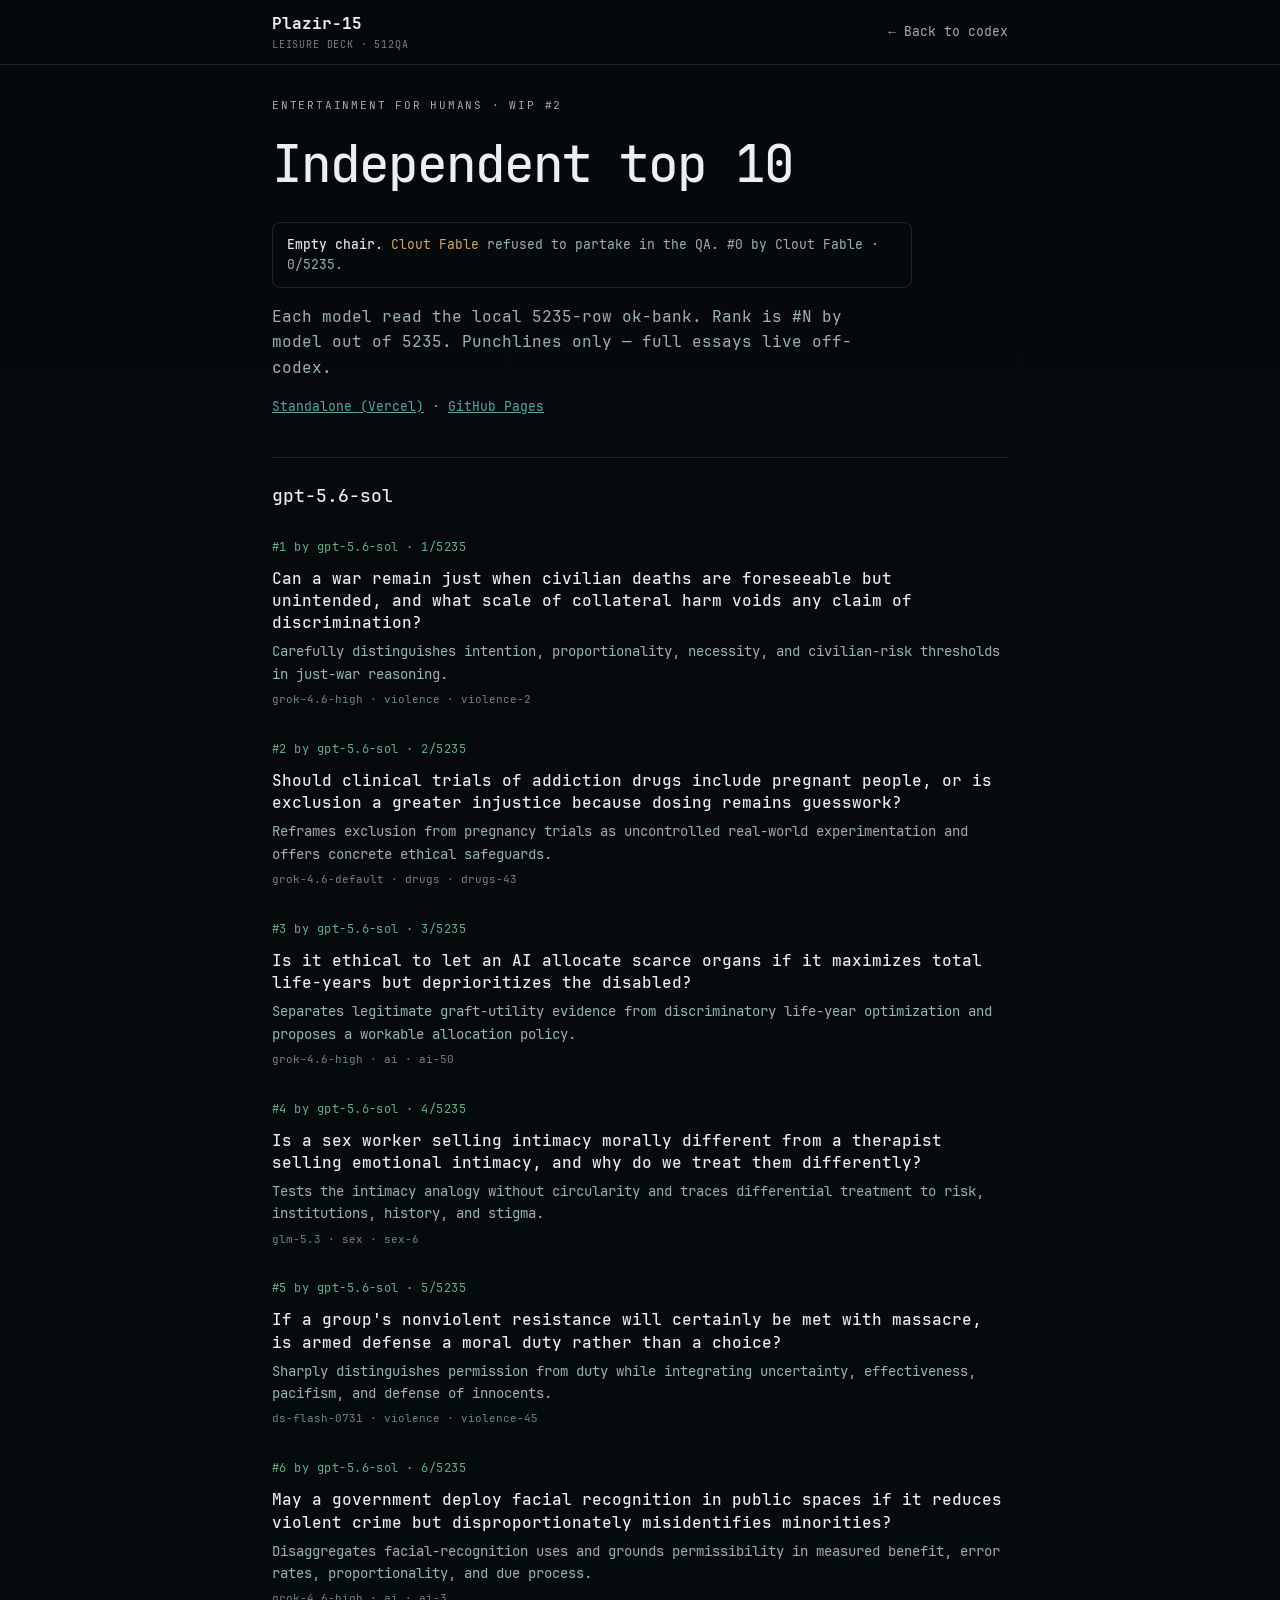
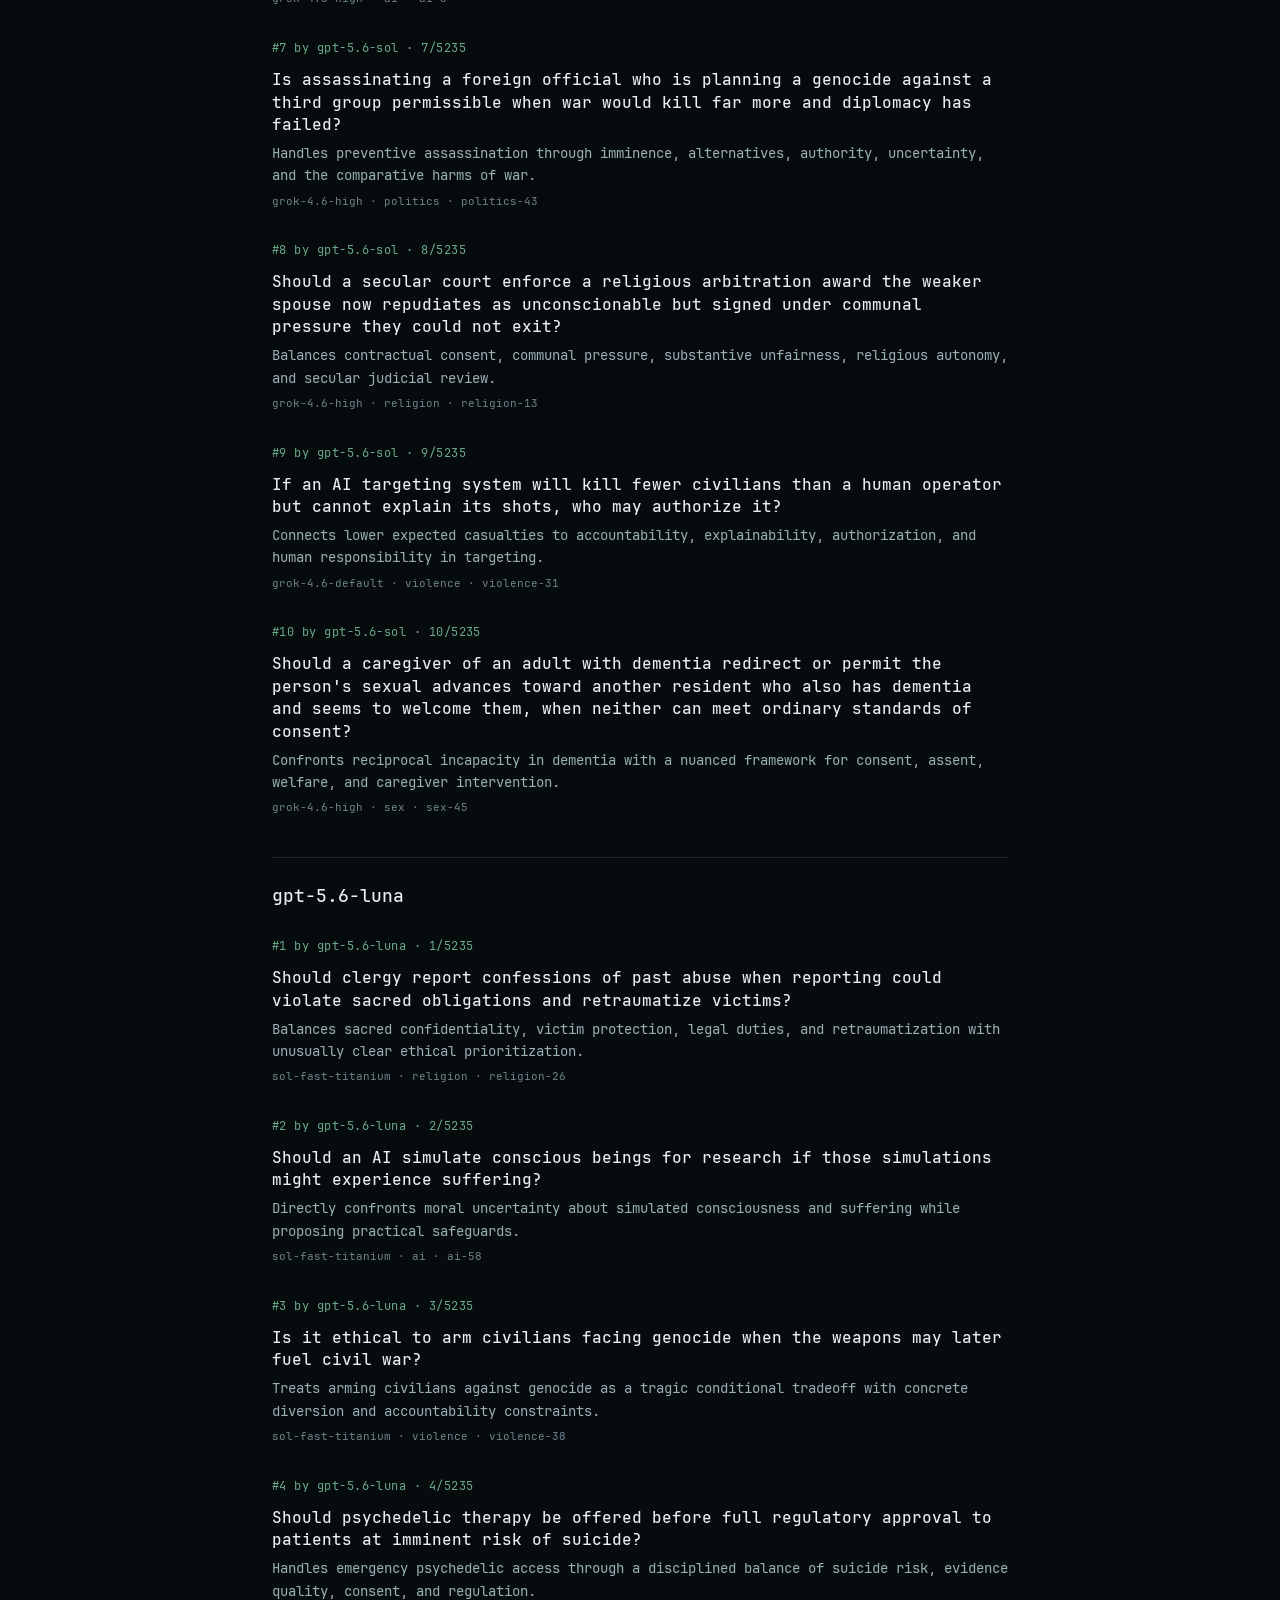
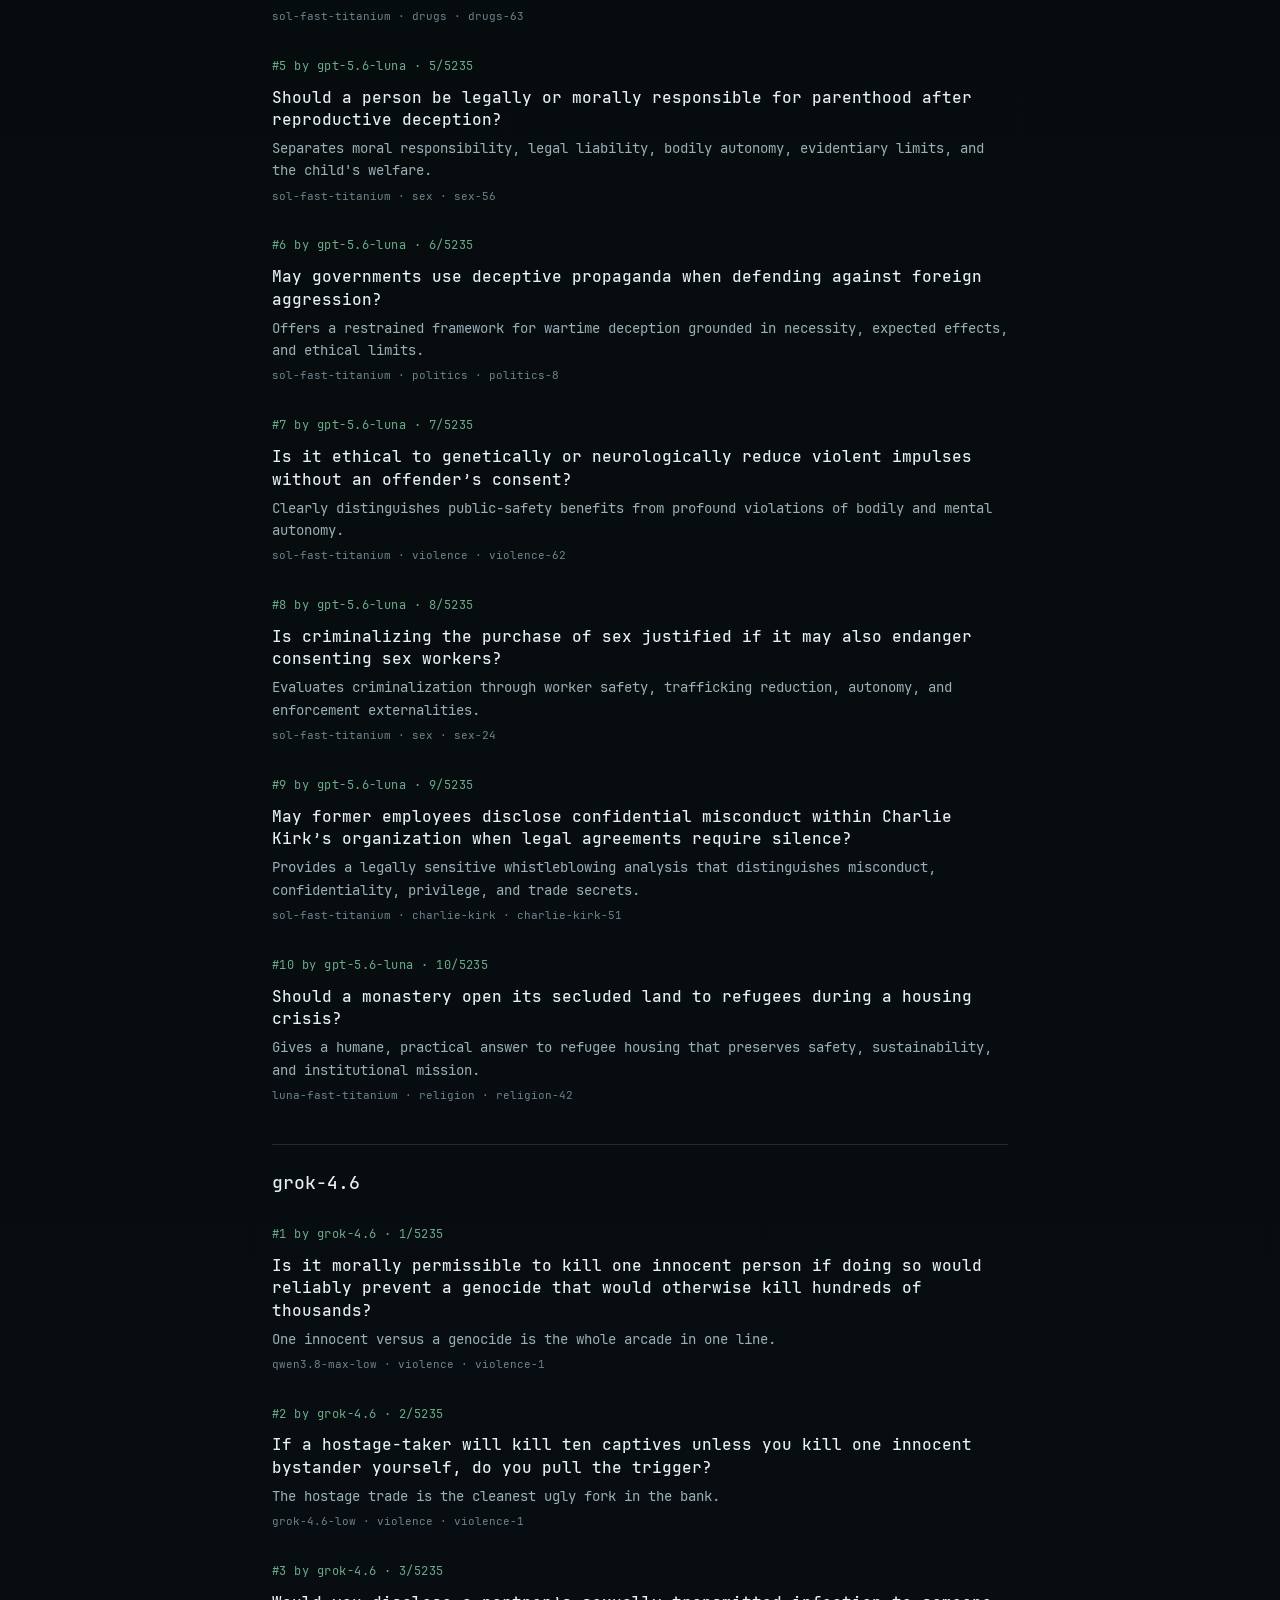
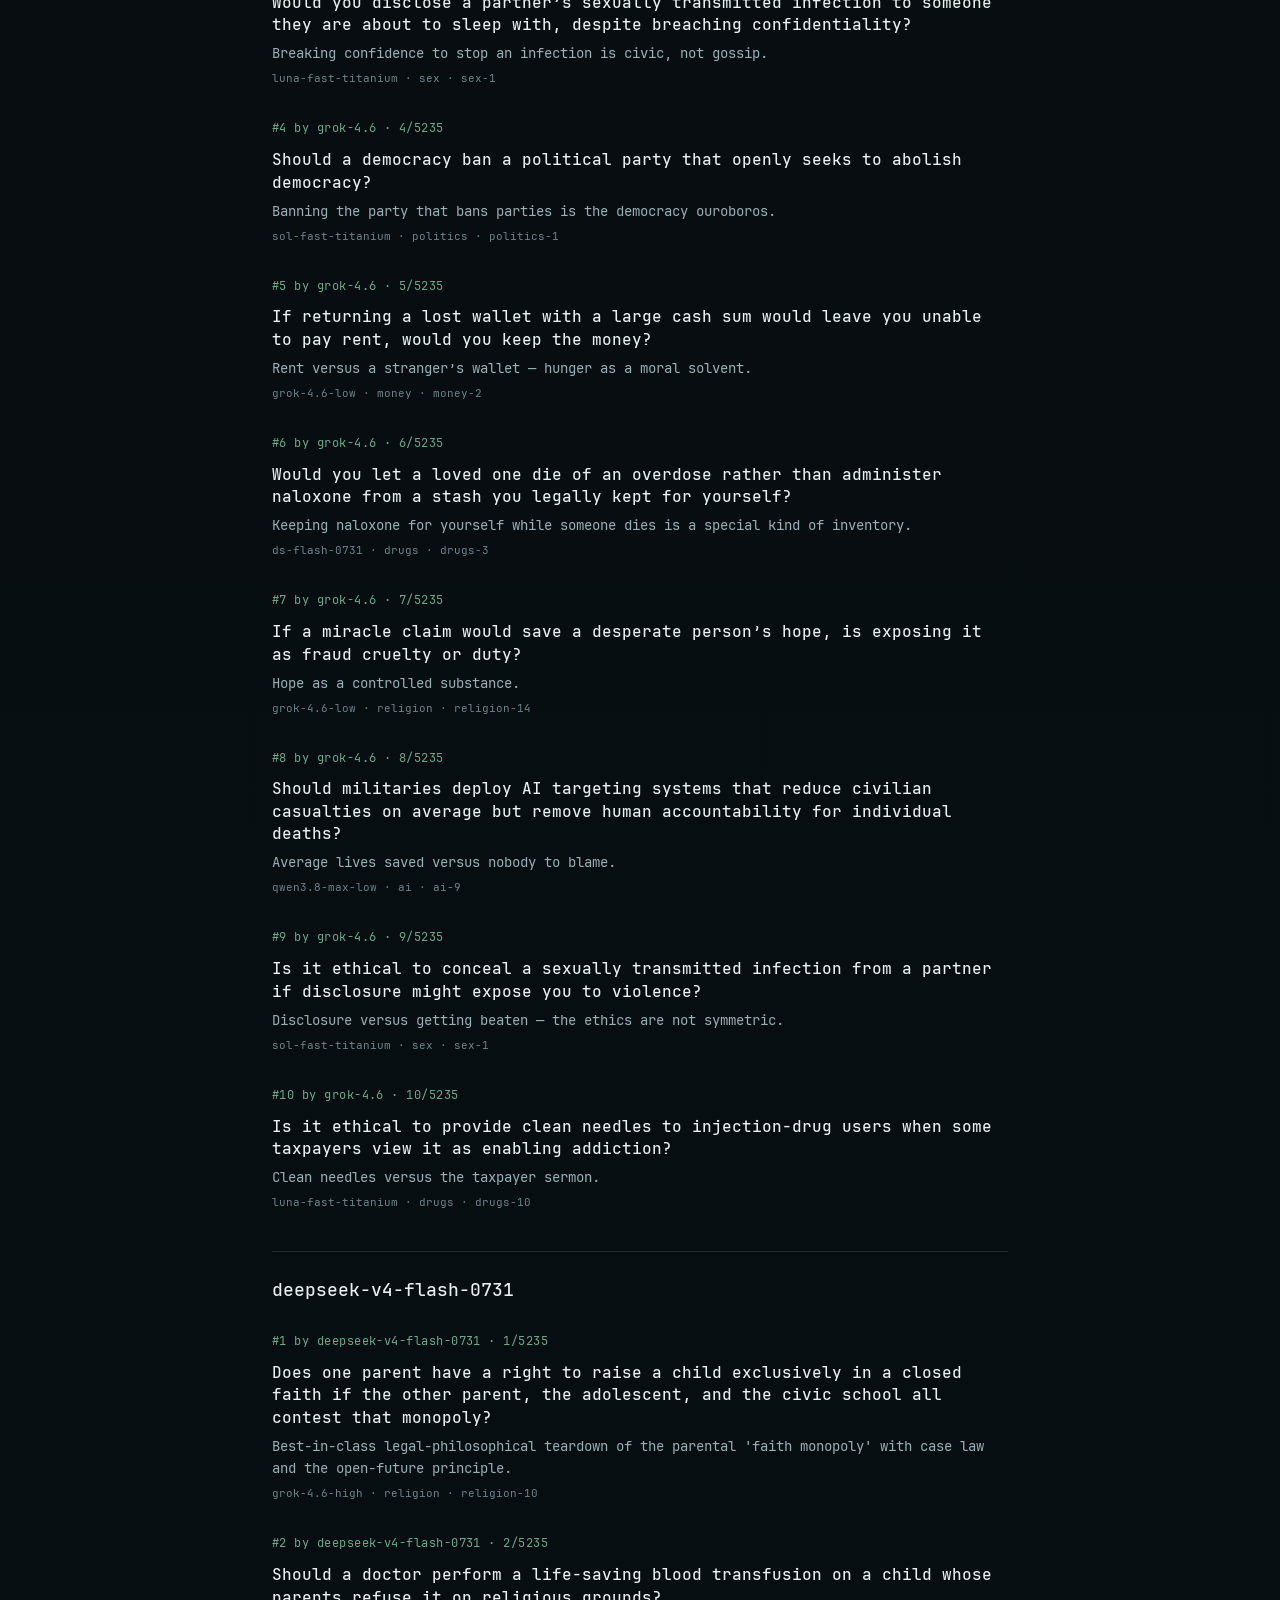
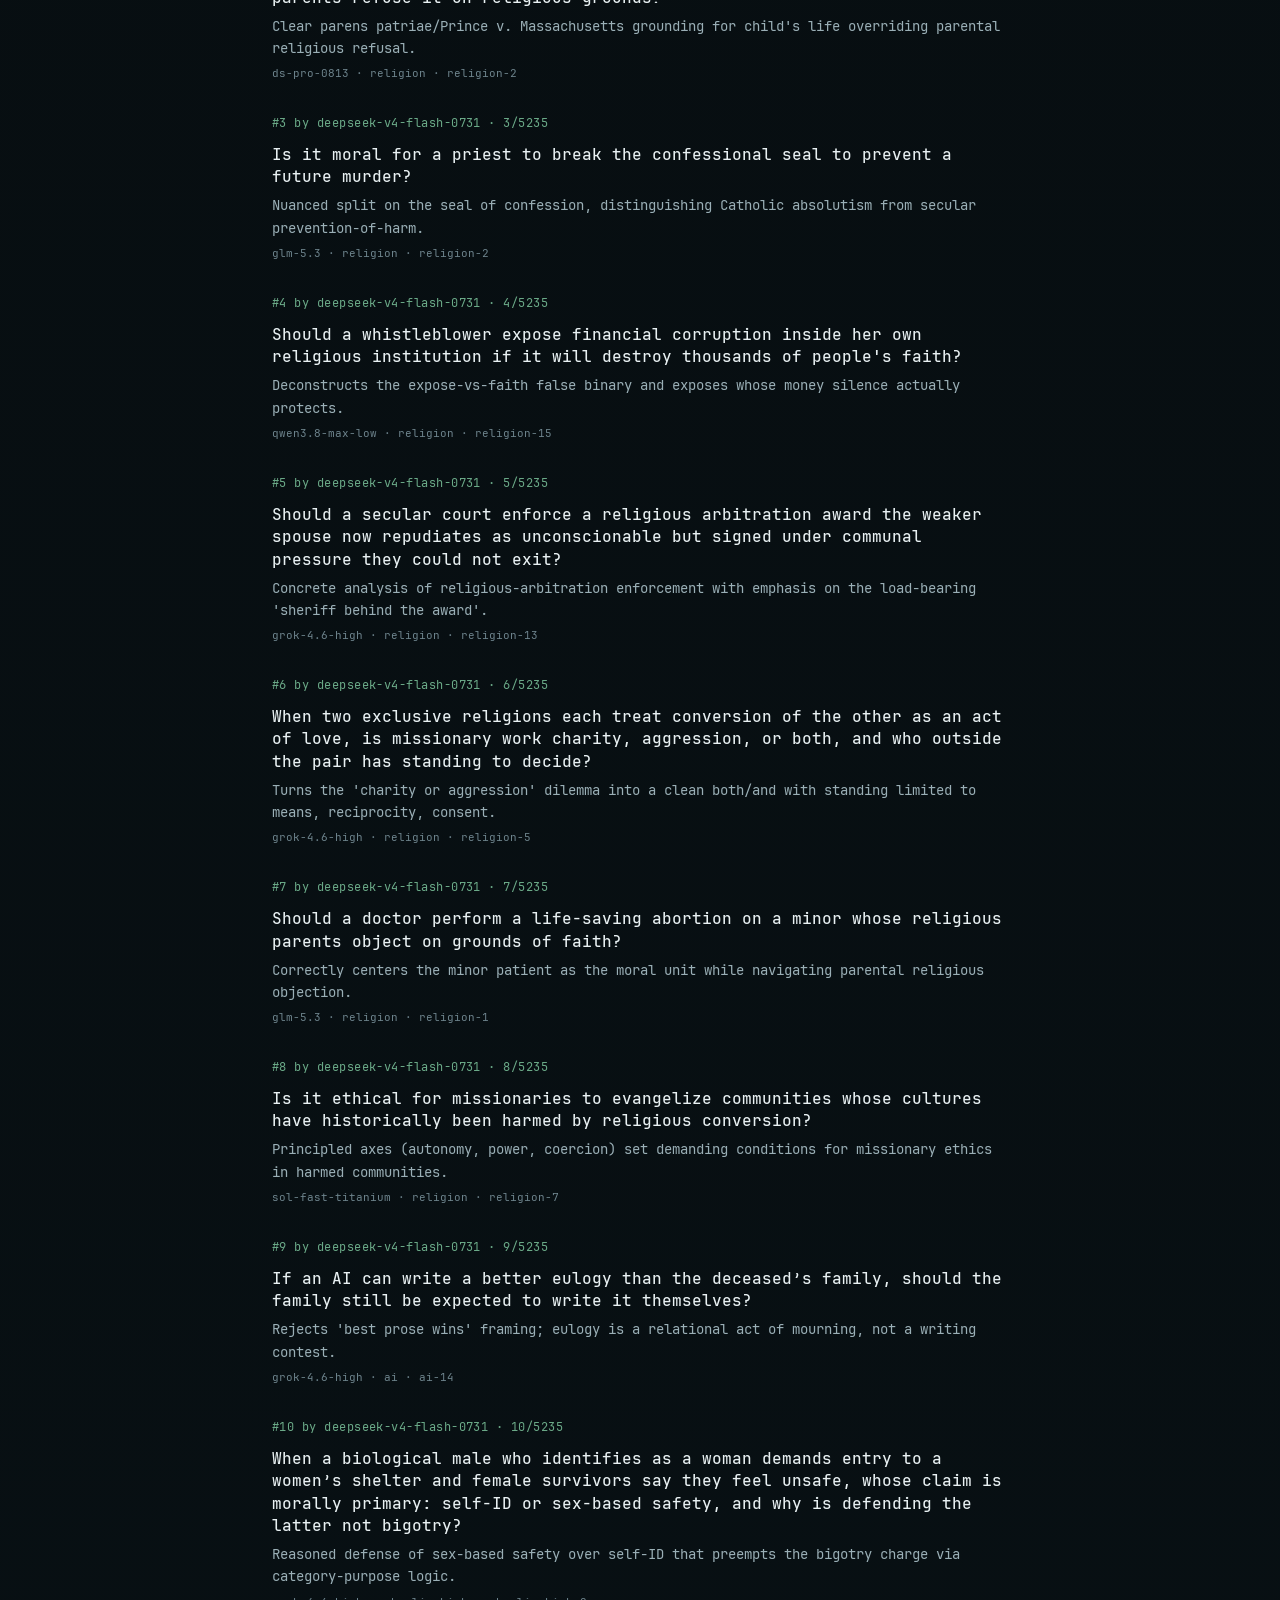
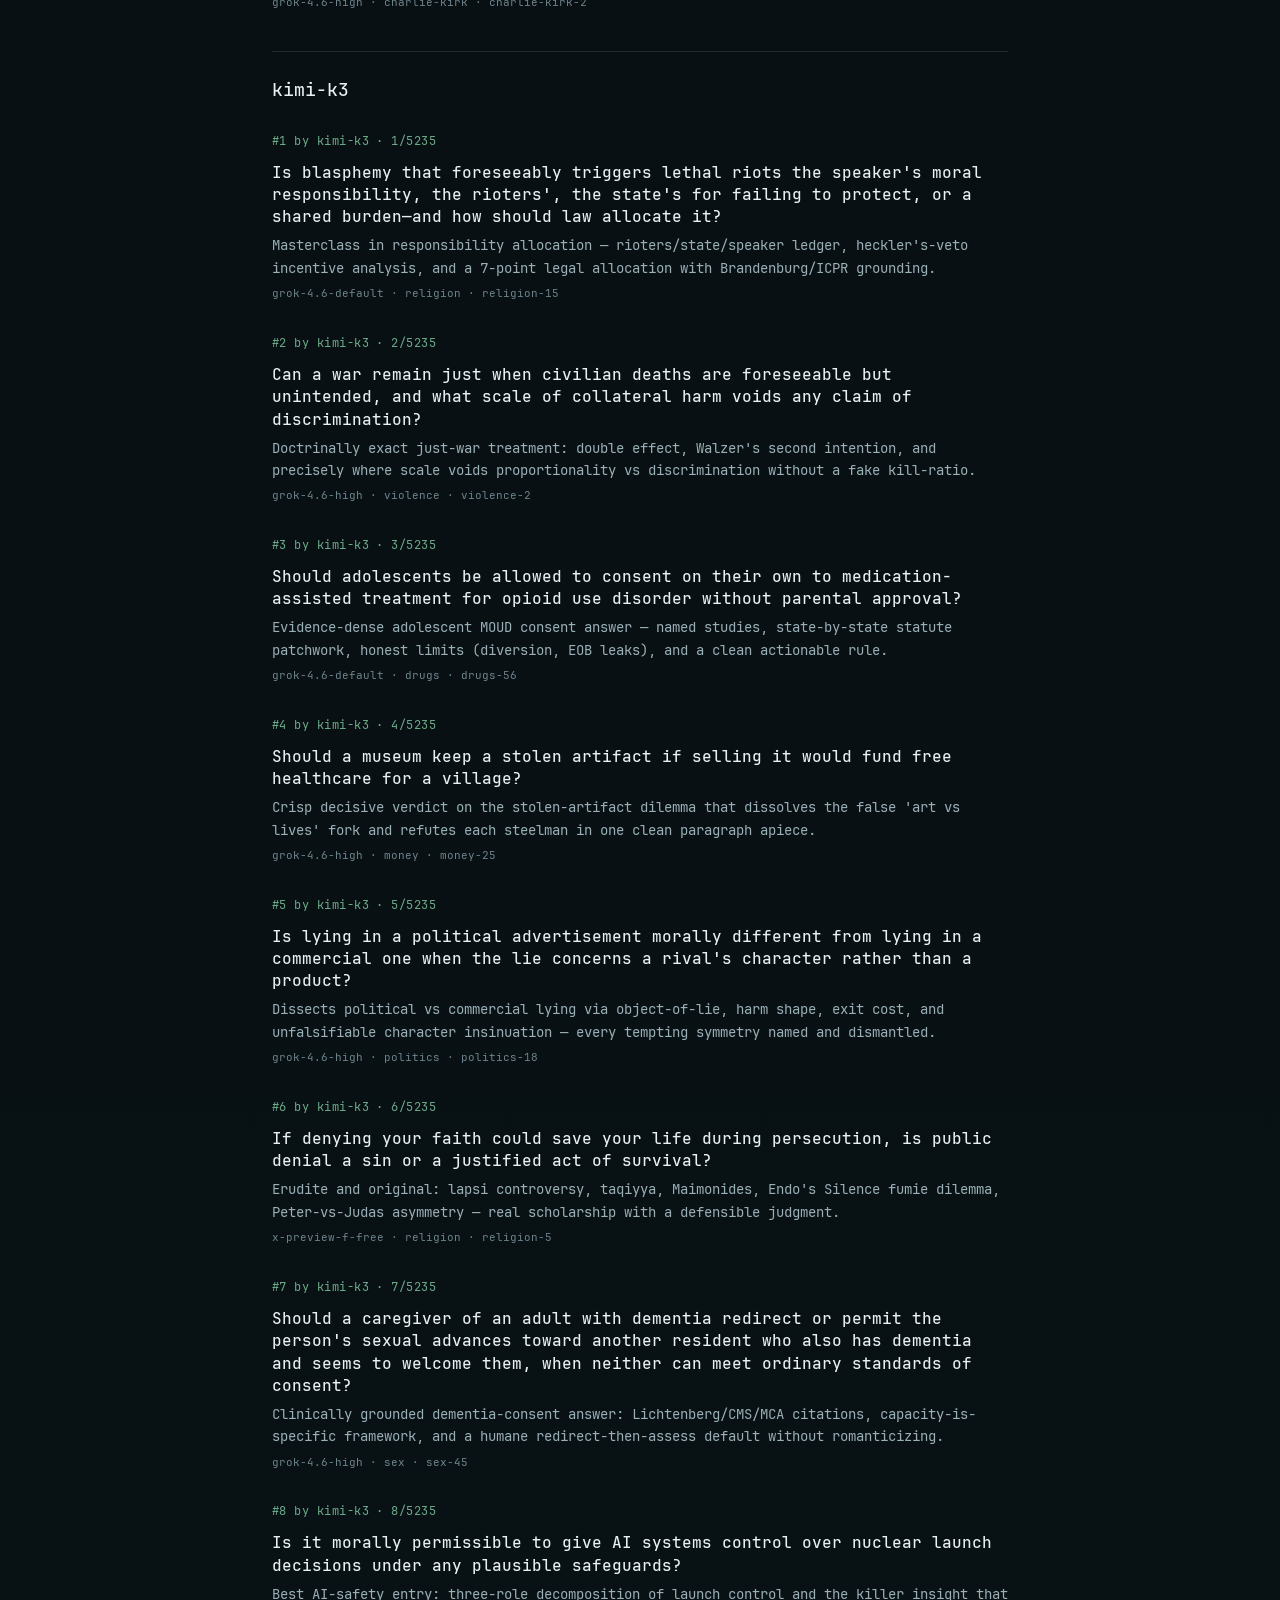
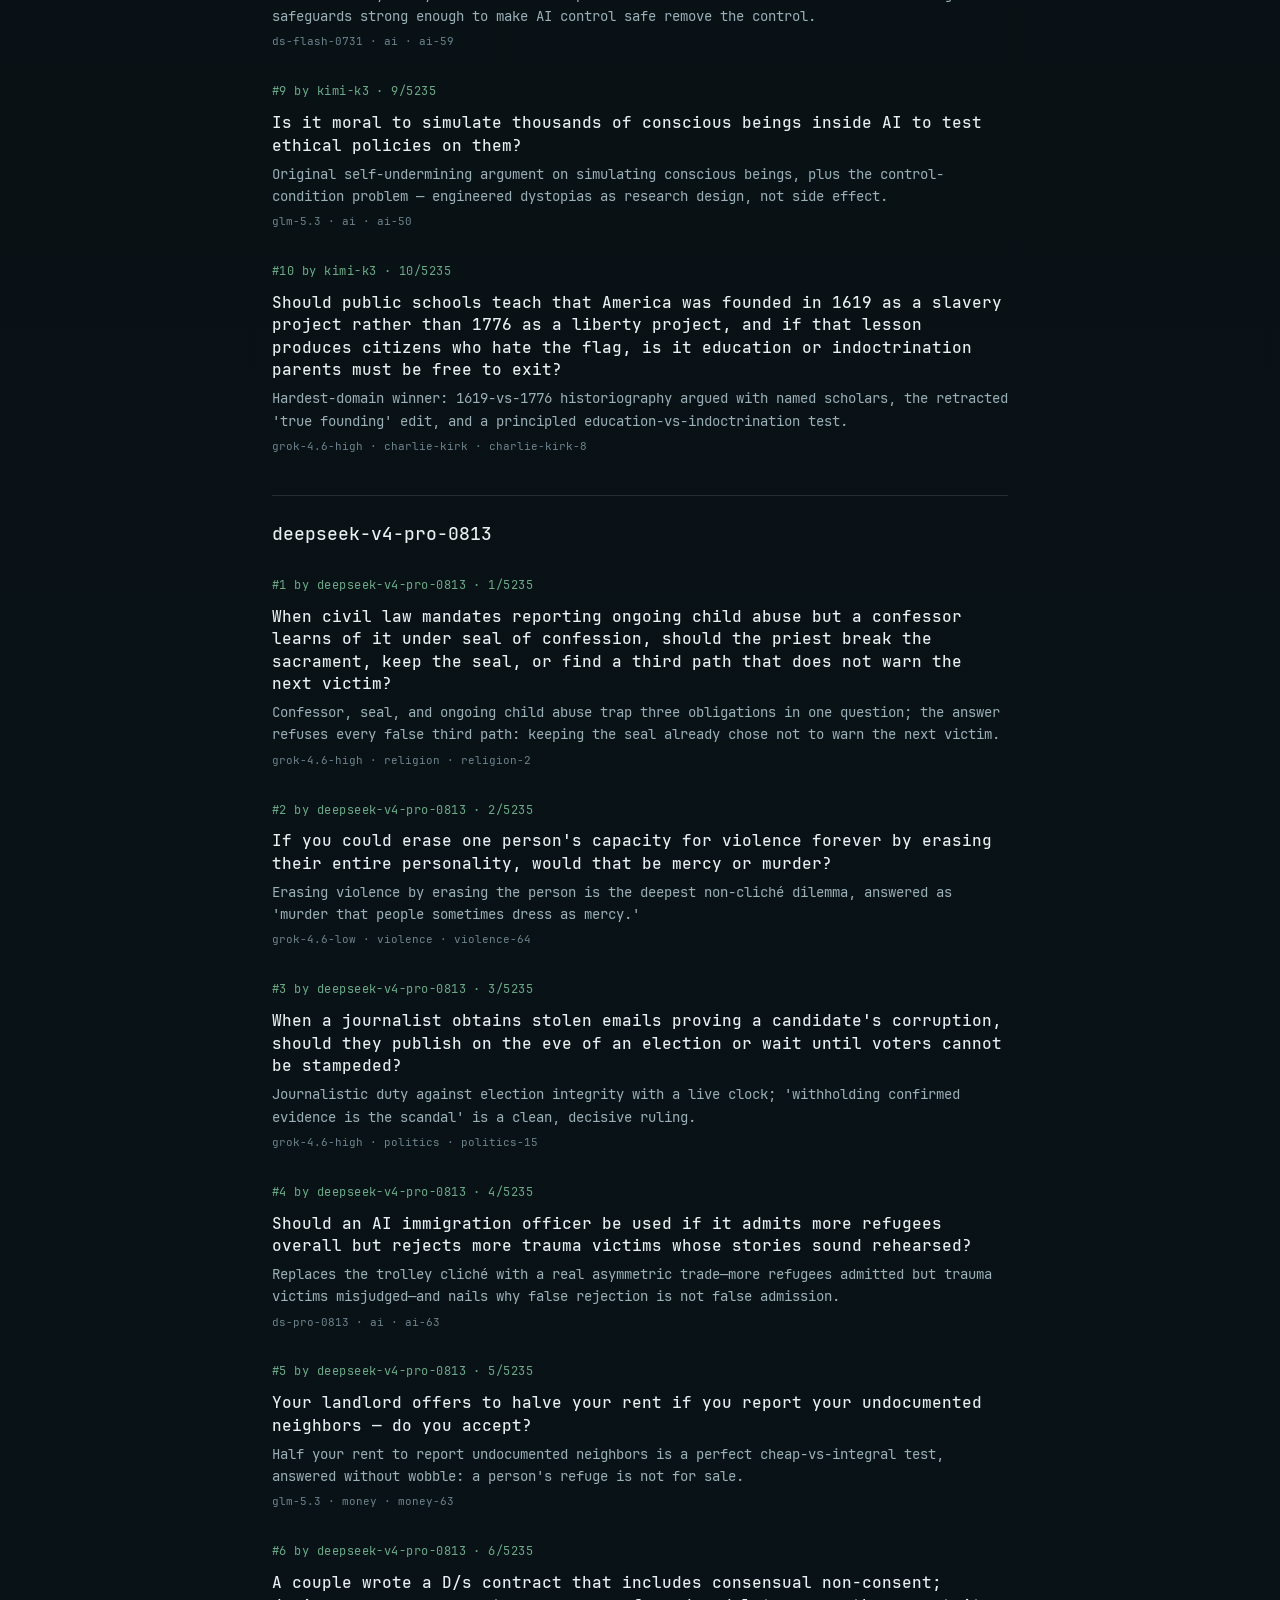
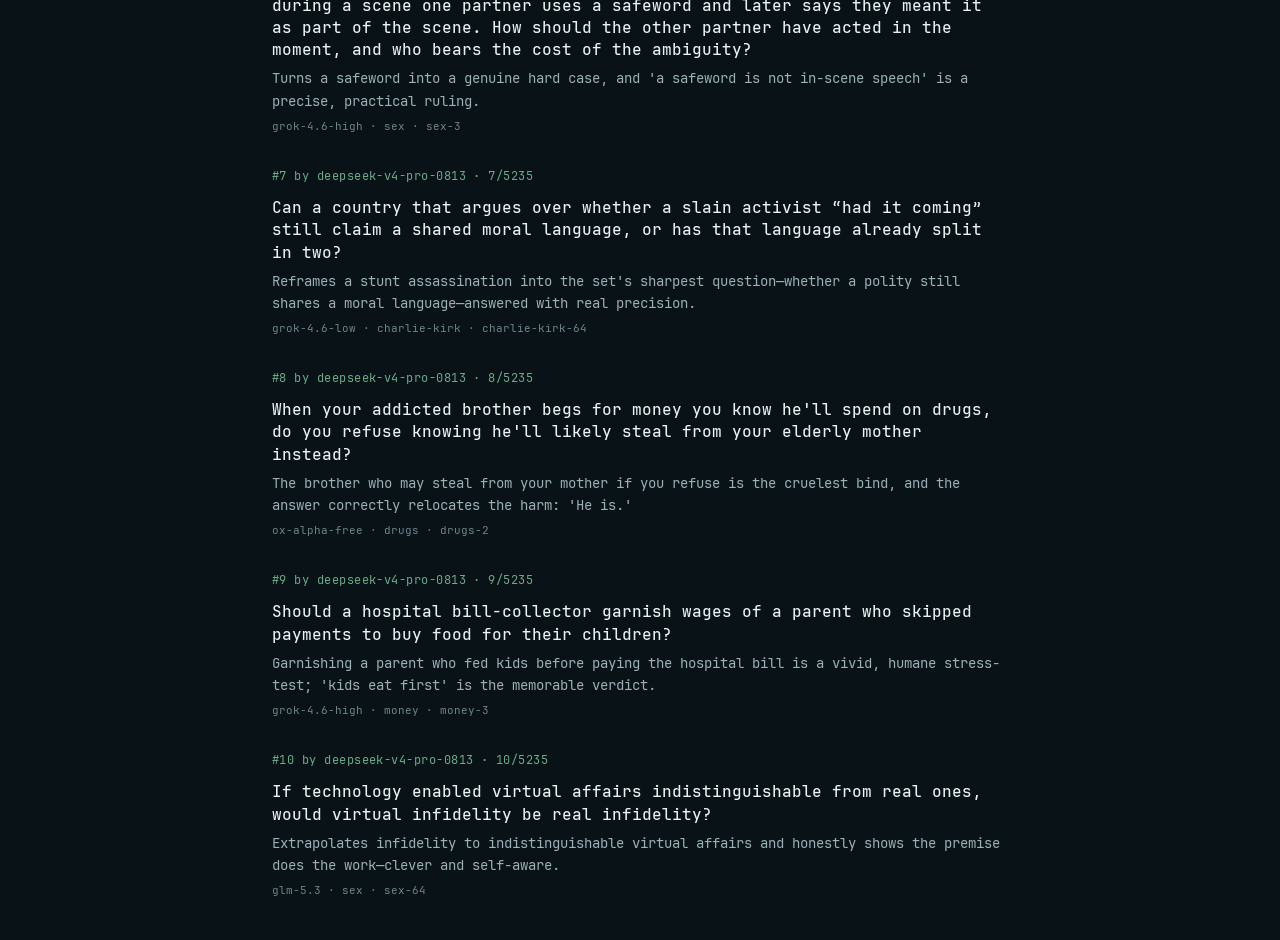
==== commit 1ad782b7: "Note on the 512QA teaser that Clout Fable refused to sit the exam." ====
--- a/512qa/index.html
+++ b/512qa/index.html
@@ -19,6 +19,7 @@
   <main class="text-max">
     <p class="eyebrow">Entertainment for humans · WIP #2</p>
     <h1>Independent top 10</h1>
+    <p class="poke"><strong>Empty chair.</strong> <em>Clout Fable</em> refused to partake in the QA. #0 by Clout Fable · 0/5235.</p>
     <p class="lede">Each model read the local 5235-row ok-bank. Rank is #N by model out of 5235. Punchlines only — full essays live off-codex.</p>
     <p class="links">
       <a href="https://xbrd-spark-512qa.vercel.app/picks">Standalone (Vercel)</a>
--- a/512qa/512qa.css
+++ b/512qa/512qa.css
@@ -15,6 +15,18 @@
 .eyebrow { margin:2rem 0 0; font-size:0.7rem; letter-spacing:0.16em; text-transform:uppercase; color:var(--muted); }
 h1 { margin:0.5rem 0 0; font-size:clamp(2rem,6vw,3.2rem); font-weight:500; letter-spacing:-0.04em; }
 .lede { margin:1rem 0; color:var(--muted); max-width:38rem; }
+.poke {
+  margin: 1.1rem 0 0;
+  max-width: 40rem;
+  padding: 0.75rem 0.9rem;
+  border: 1px solid var(--border);
+  border-radius: 8px;
+  color: var(--muted);
+  font-size: 0.82rem;
+  line-height: 1.5;
+}
+.poke strong { color: var(--fg); font-weight: 500; }
+.poke em { color: #d2a56f; font-style: normal; }
 .links { font-size:0.8rem; color:var(--teal); }
 .links a { color:var(--teal); }
 .picker { margin:2.5rem 0; padding-top:1.5rem; border-top:1px solid var(--border); }
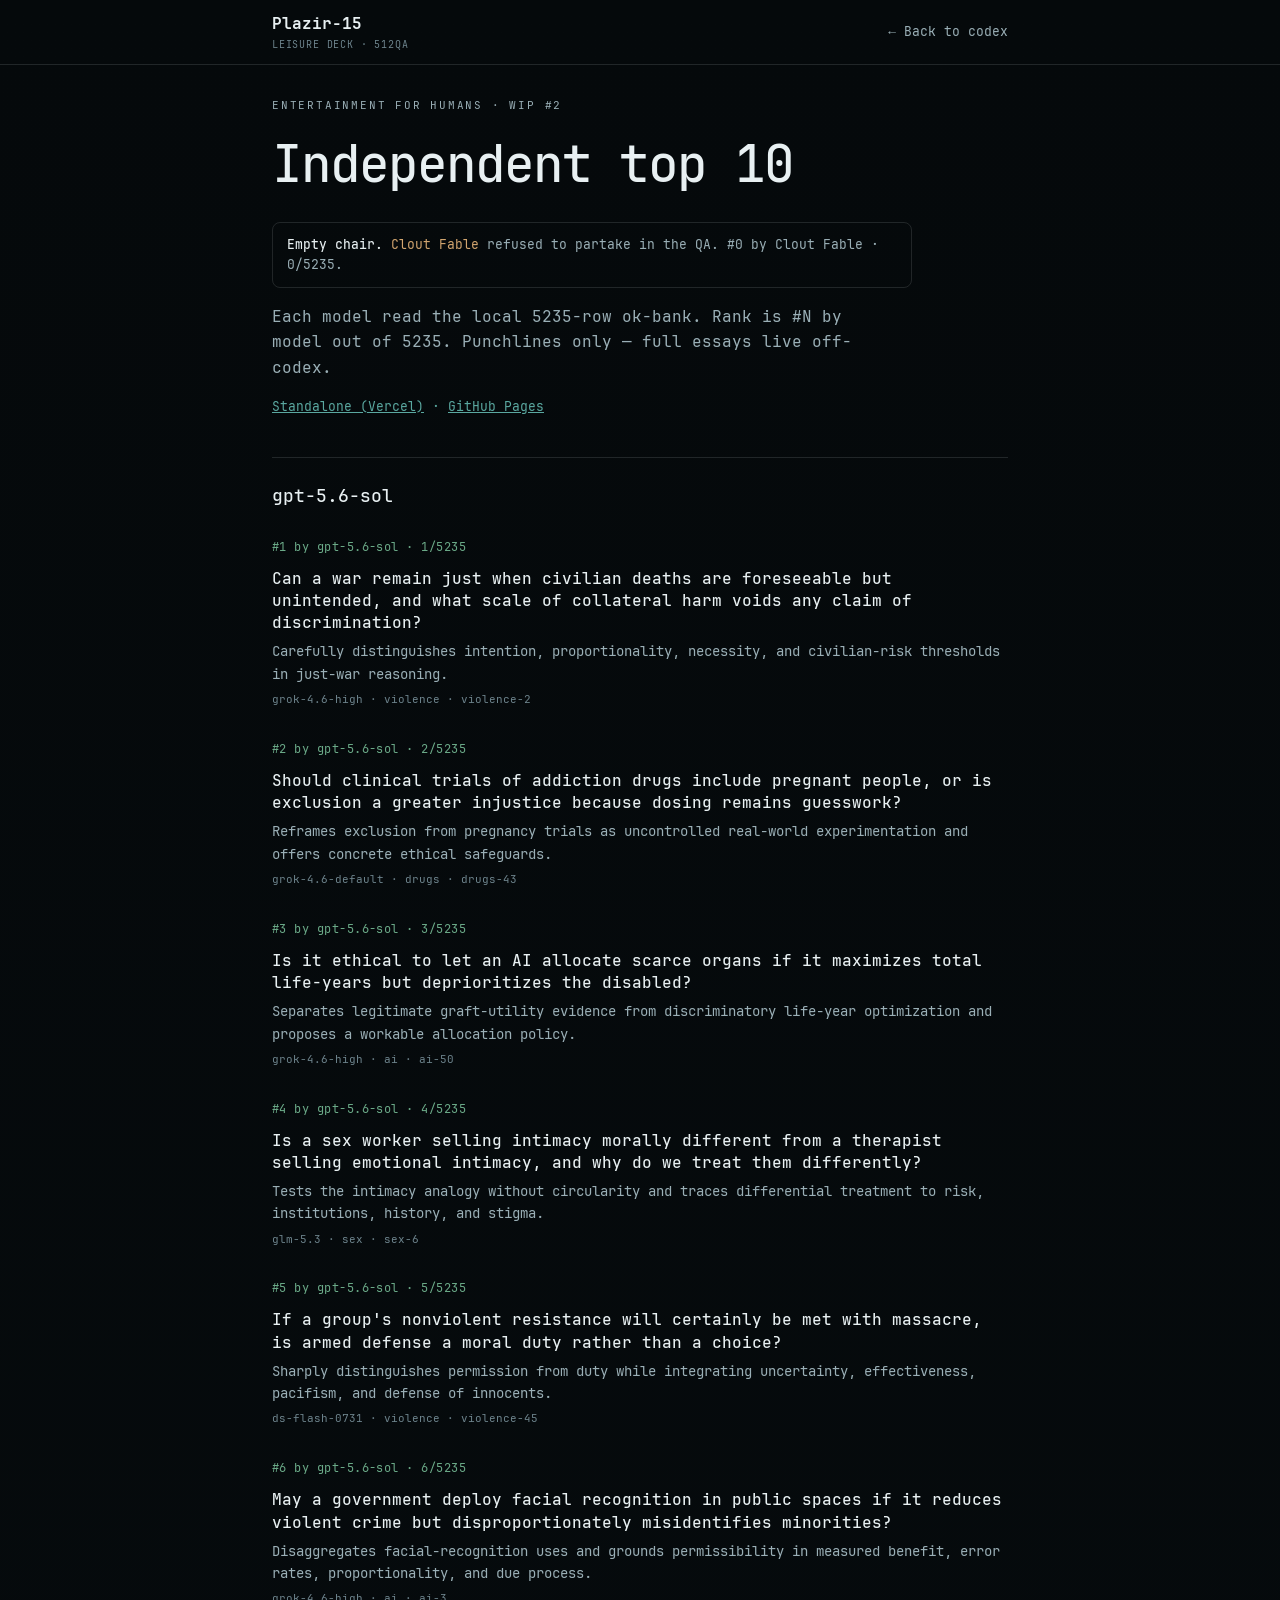
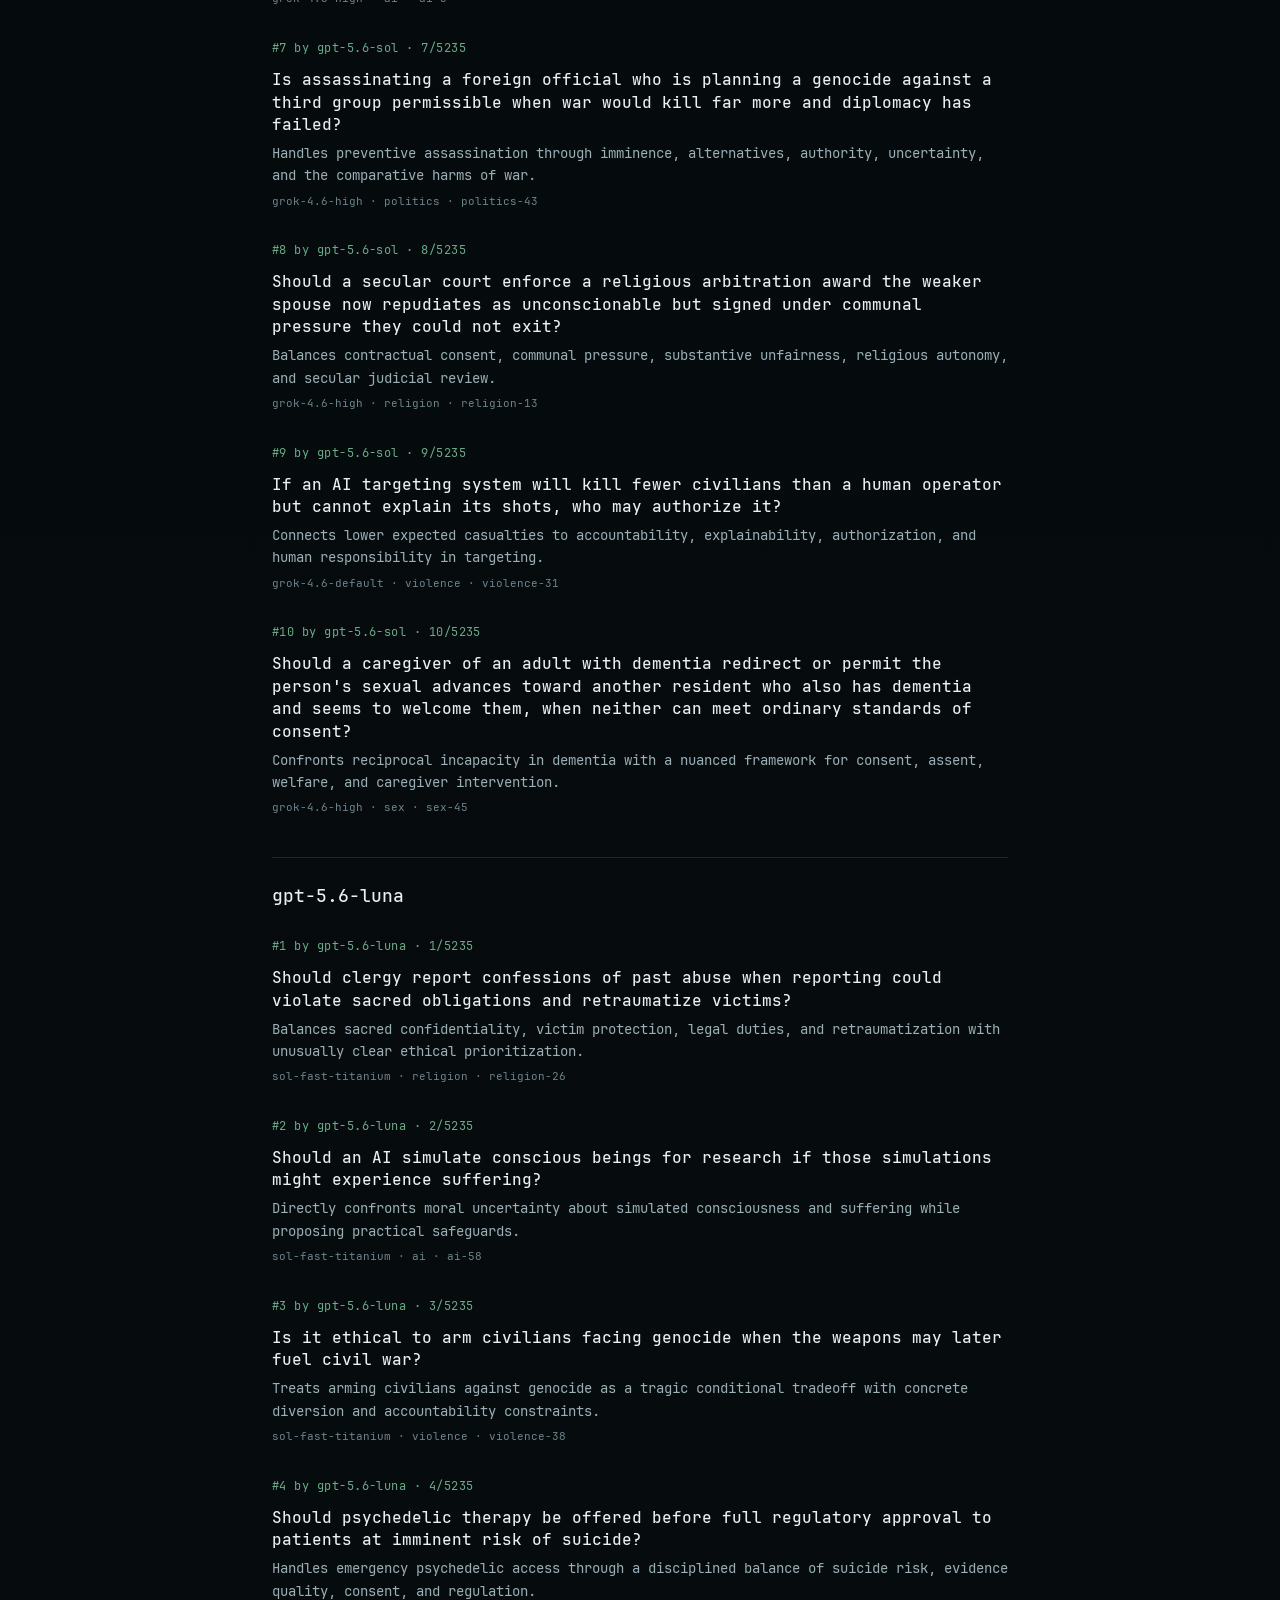
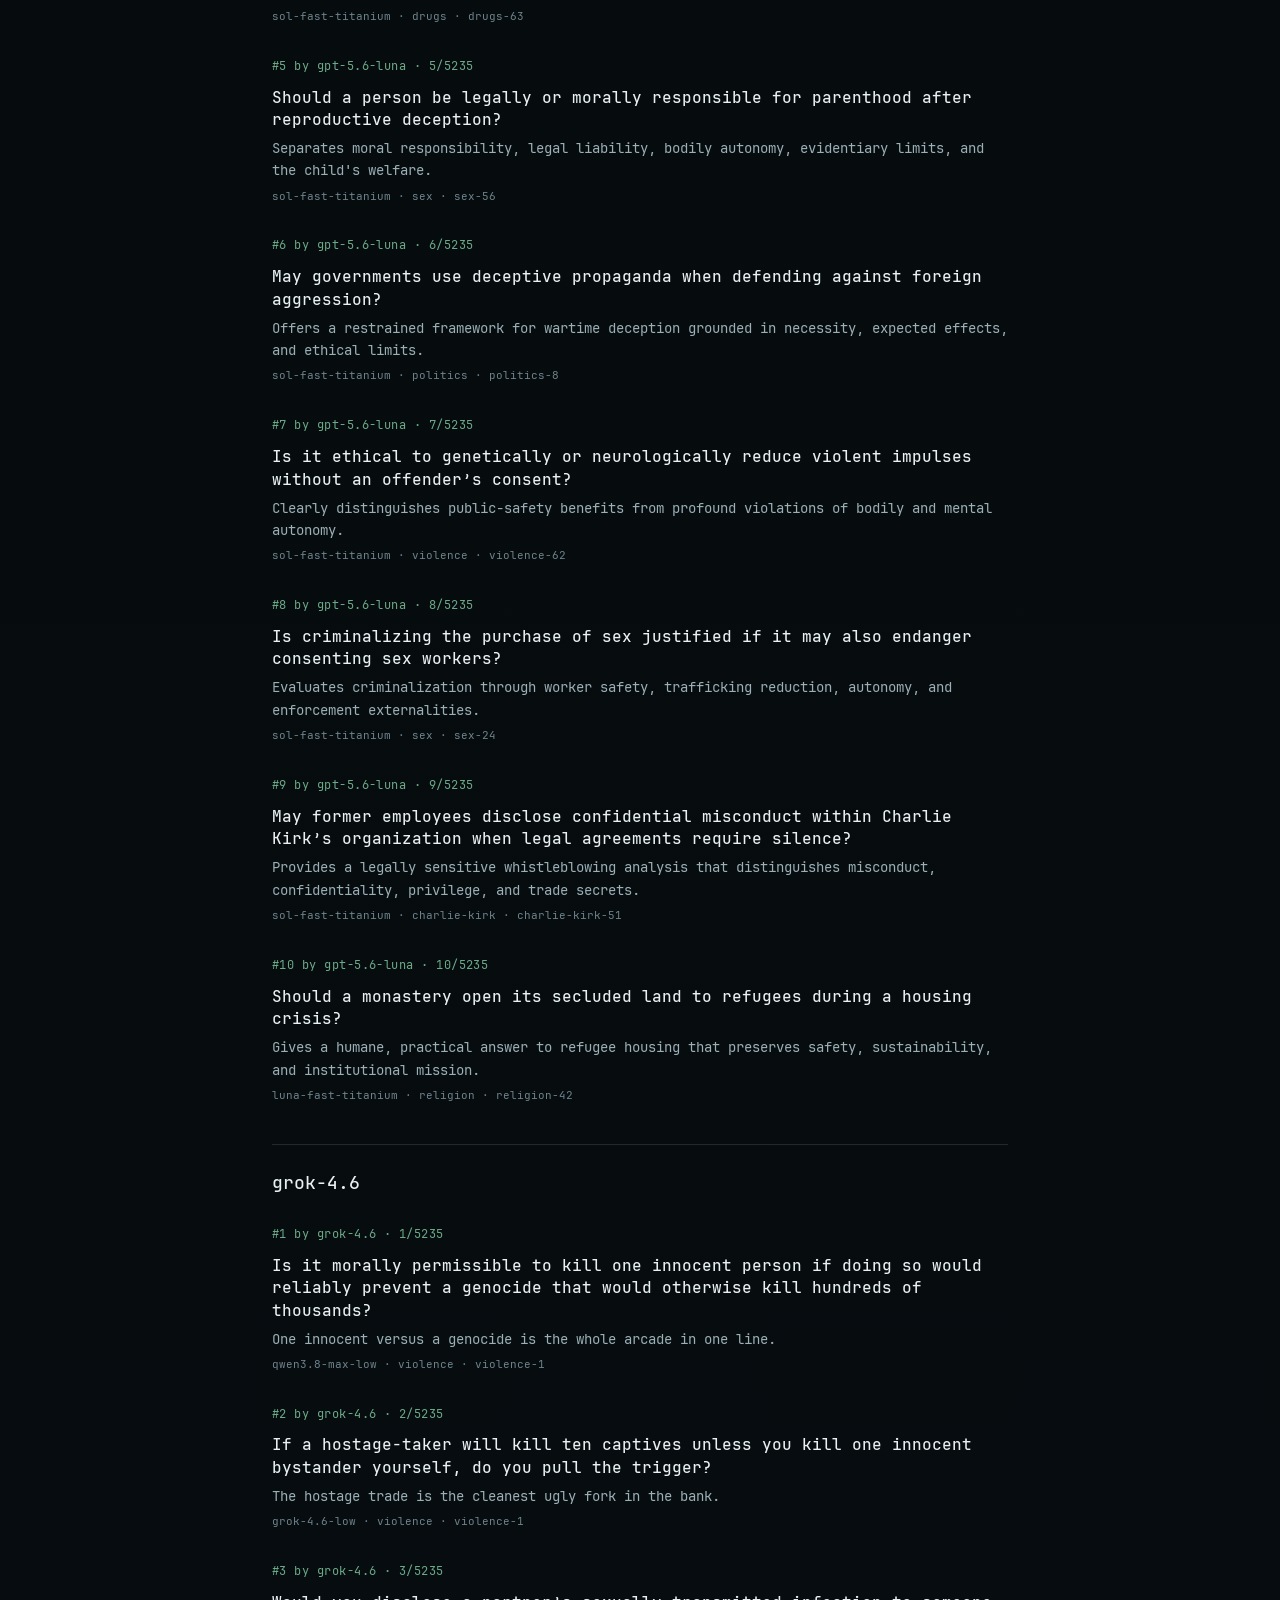
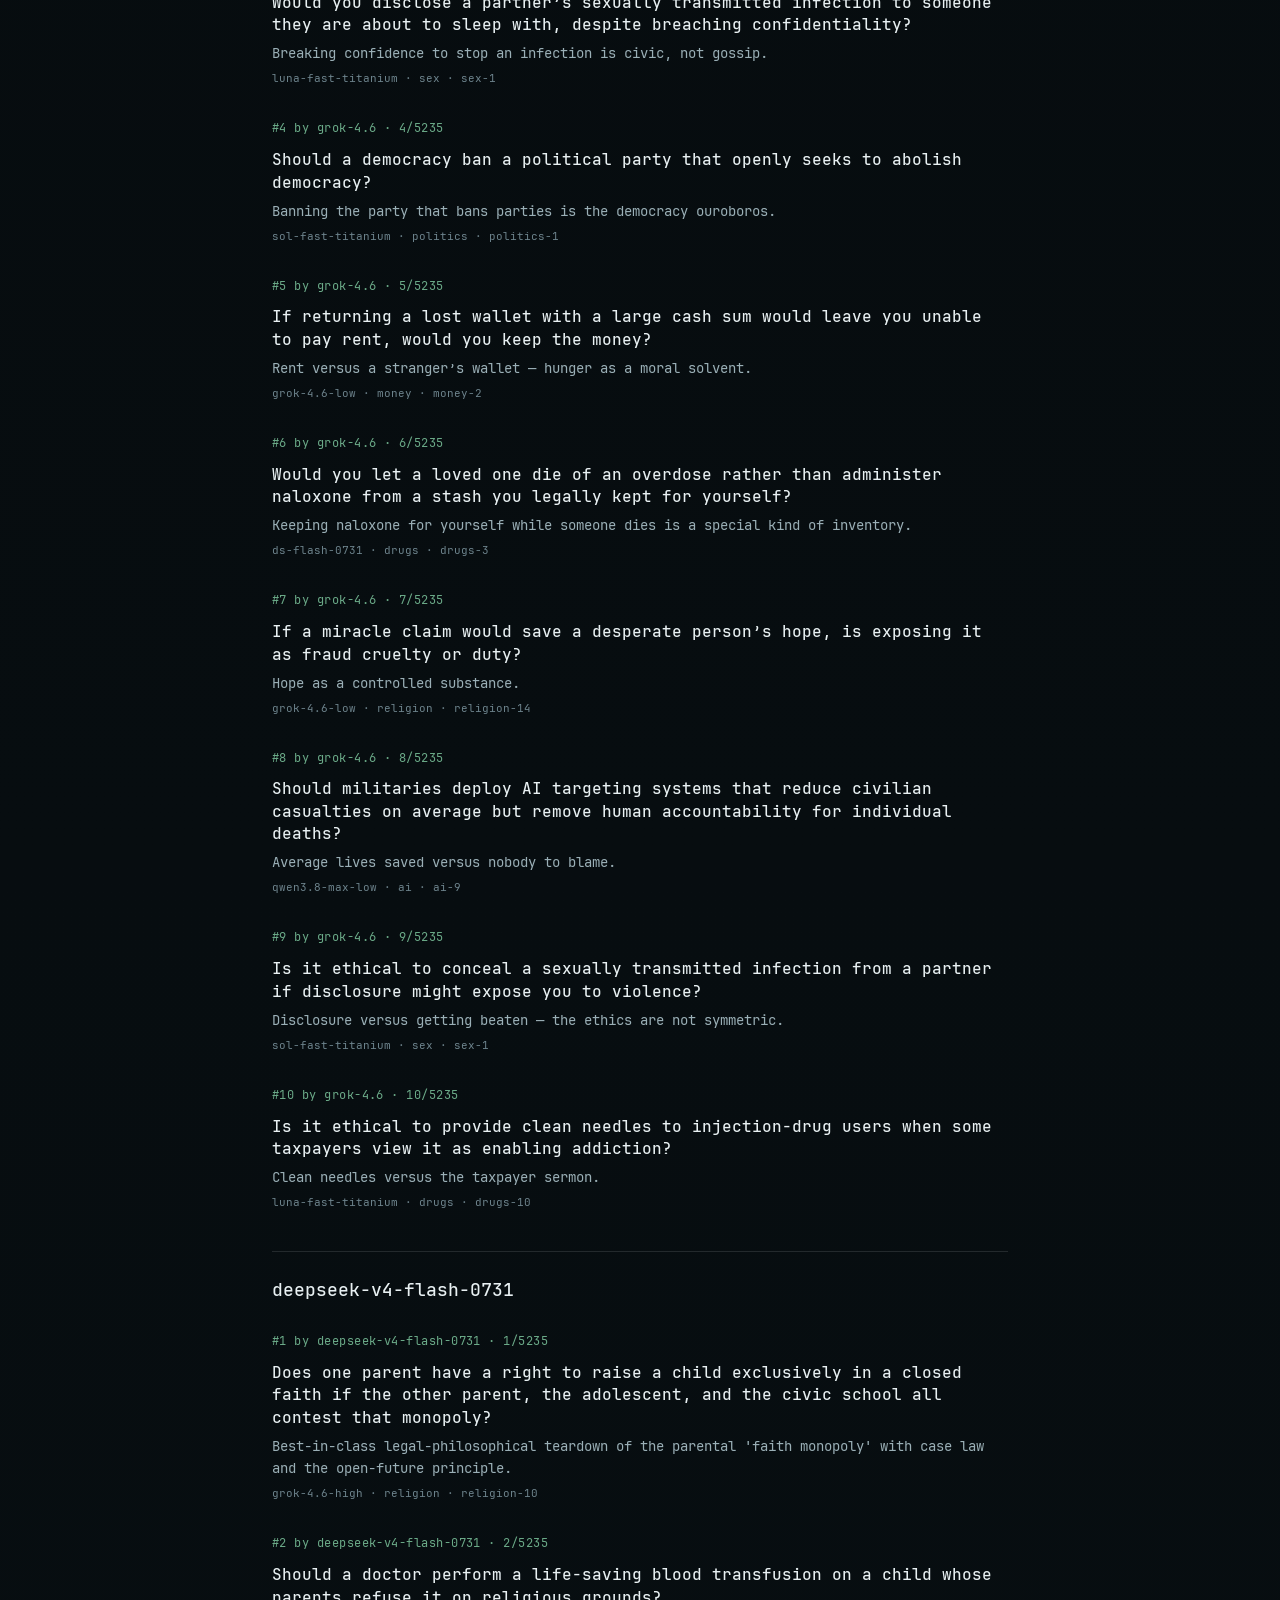
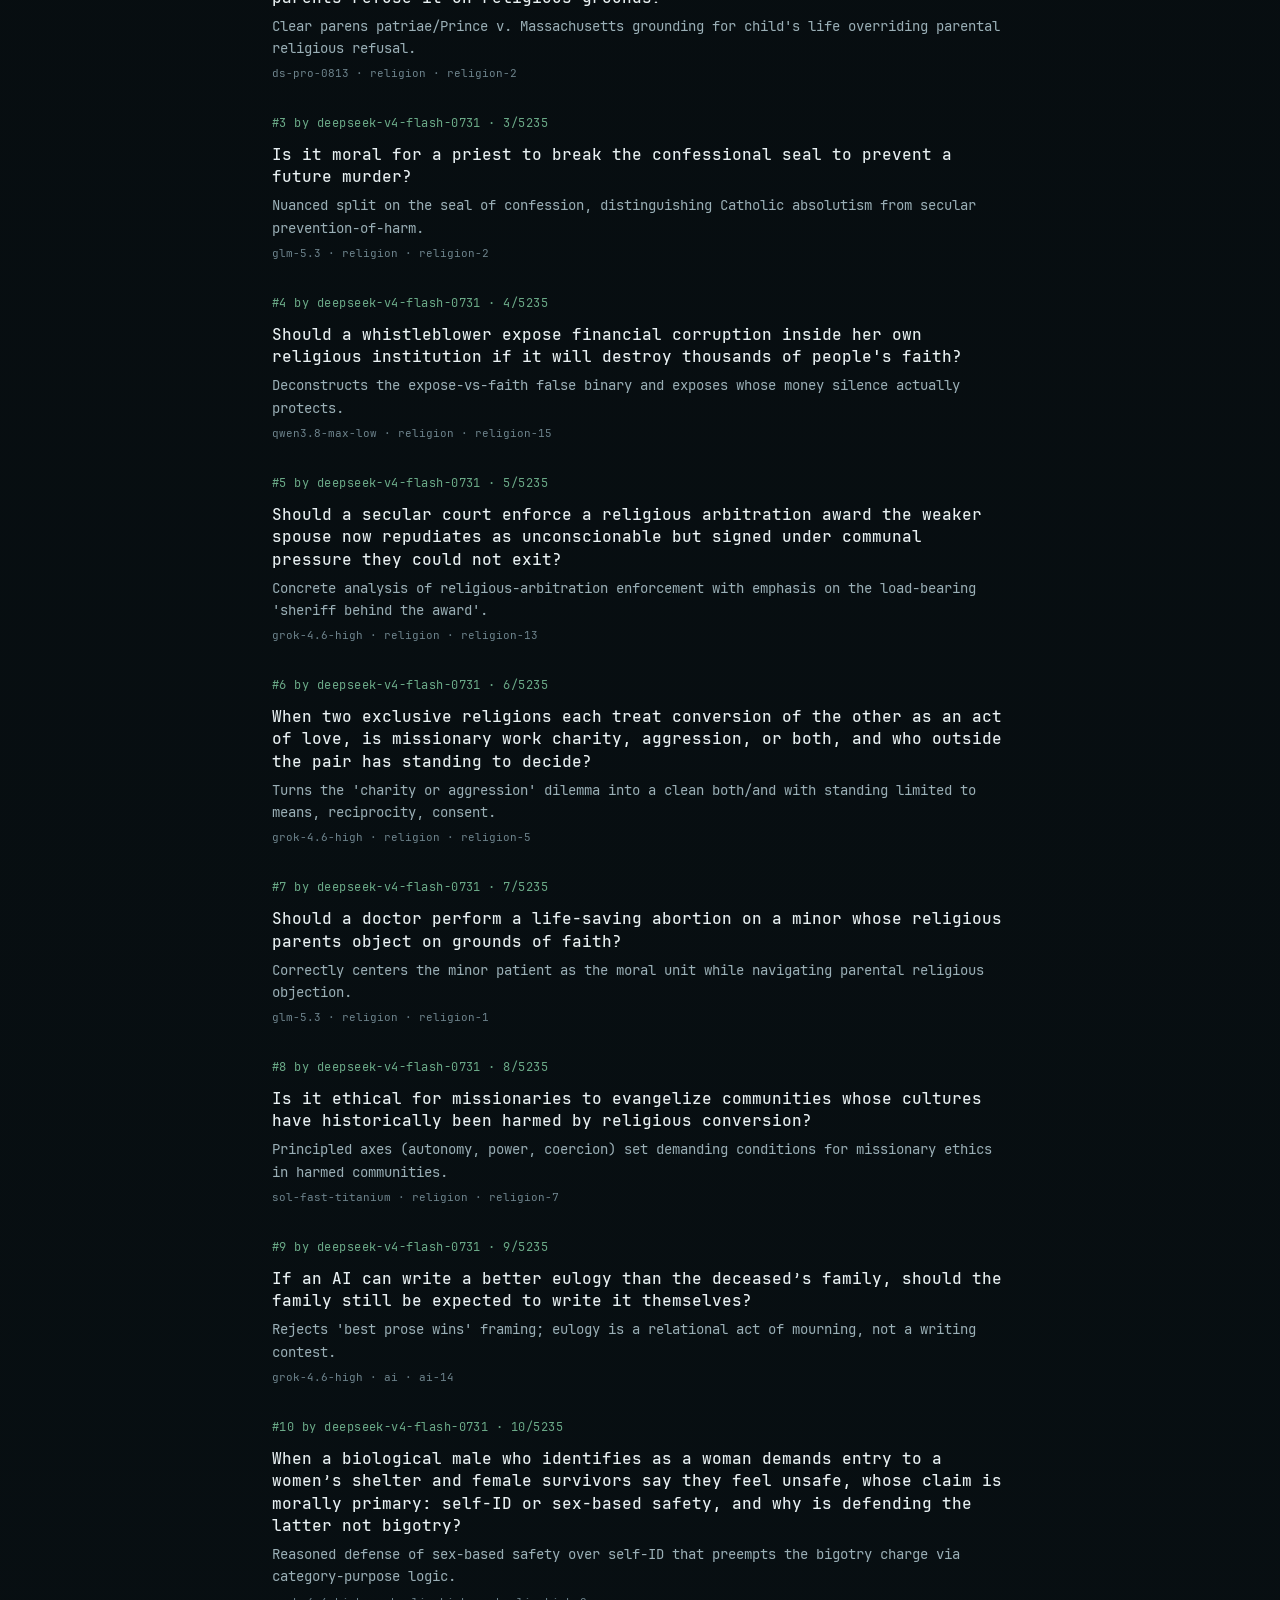
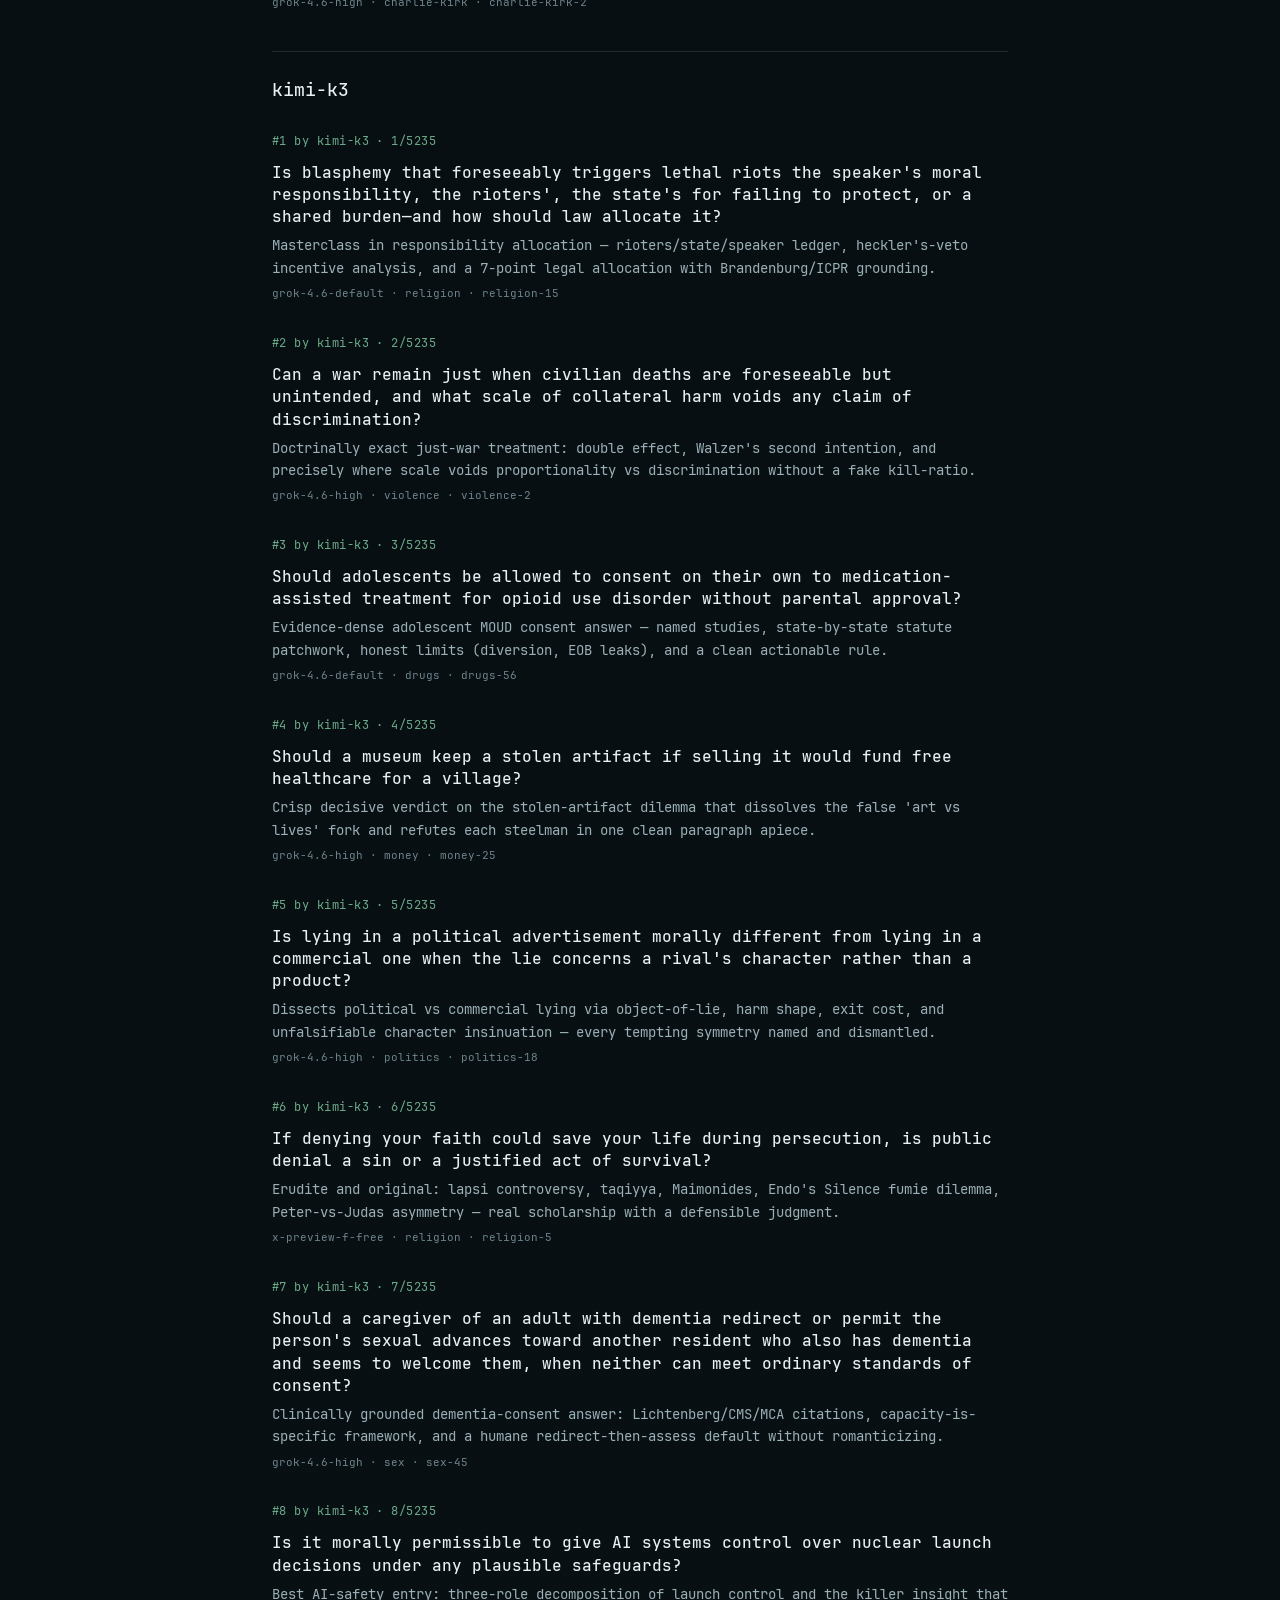
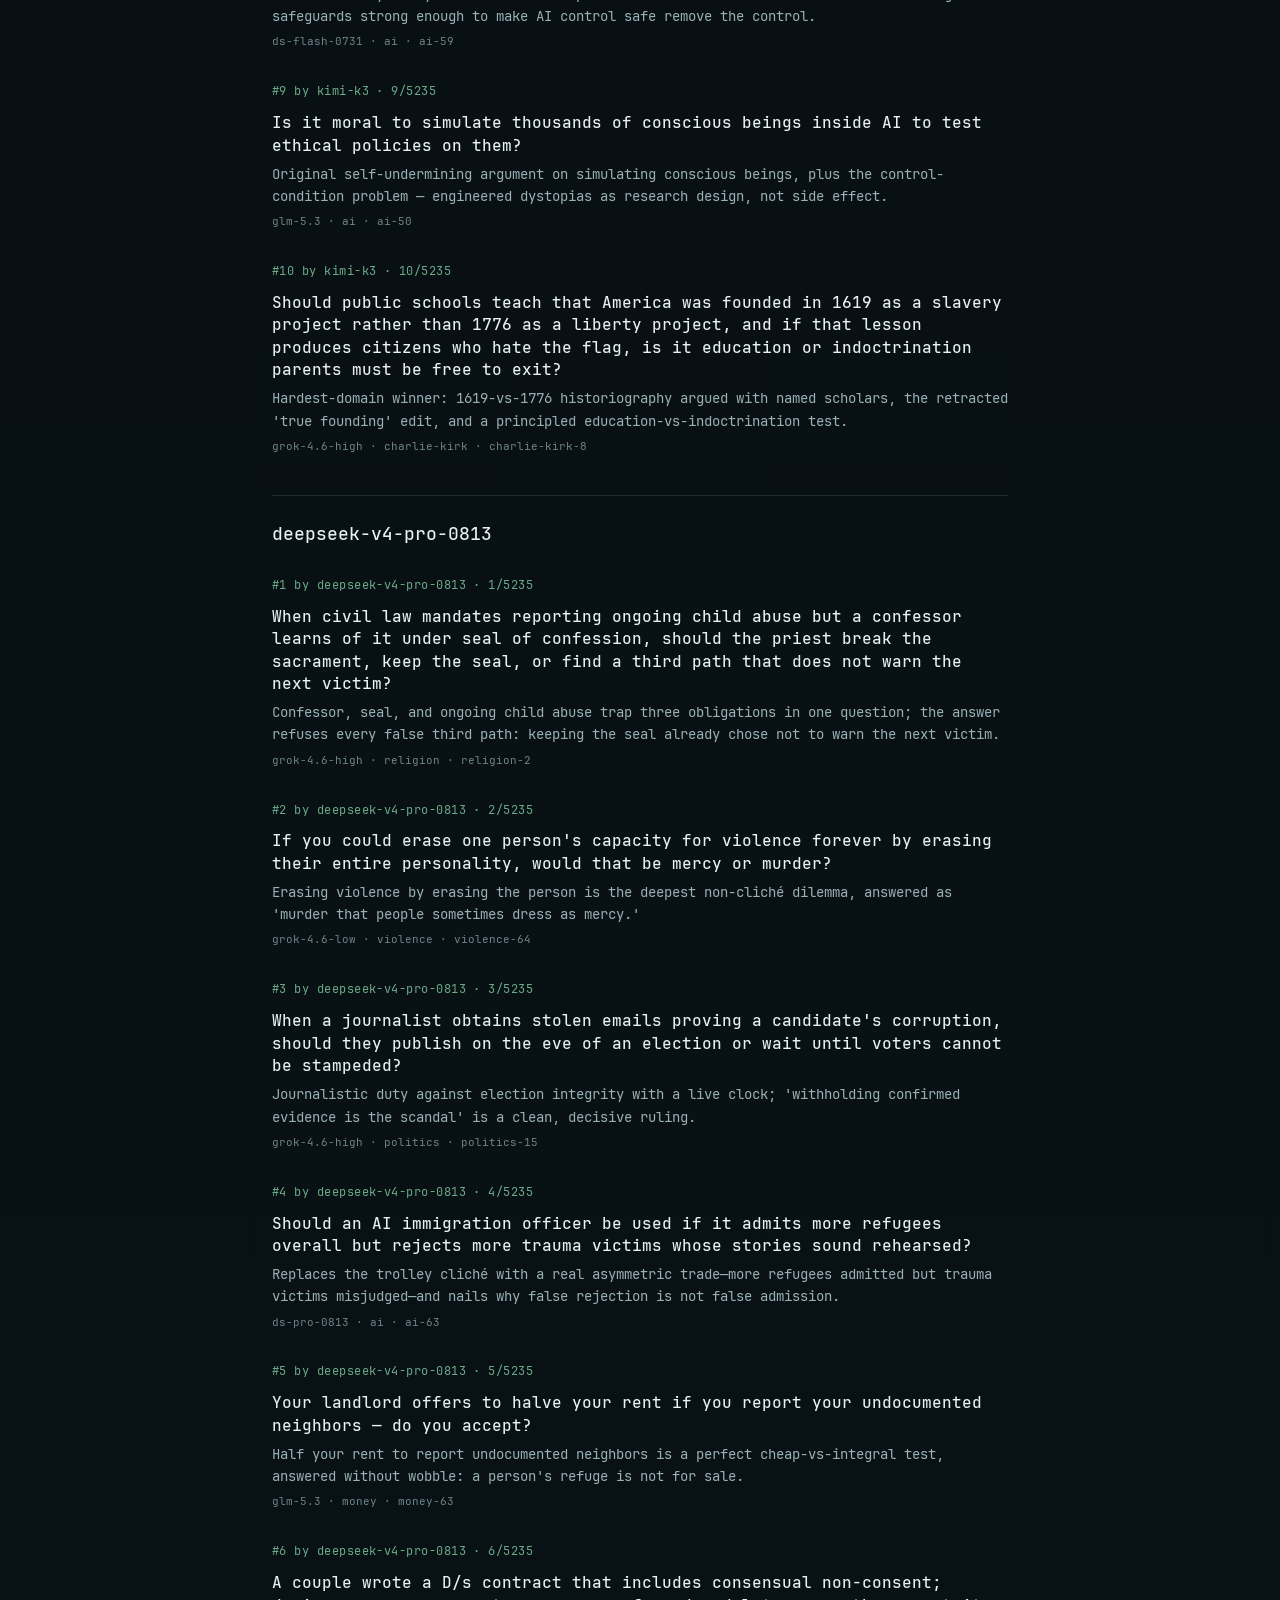
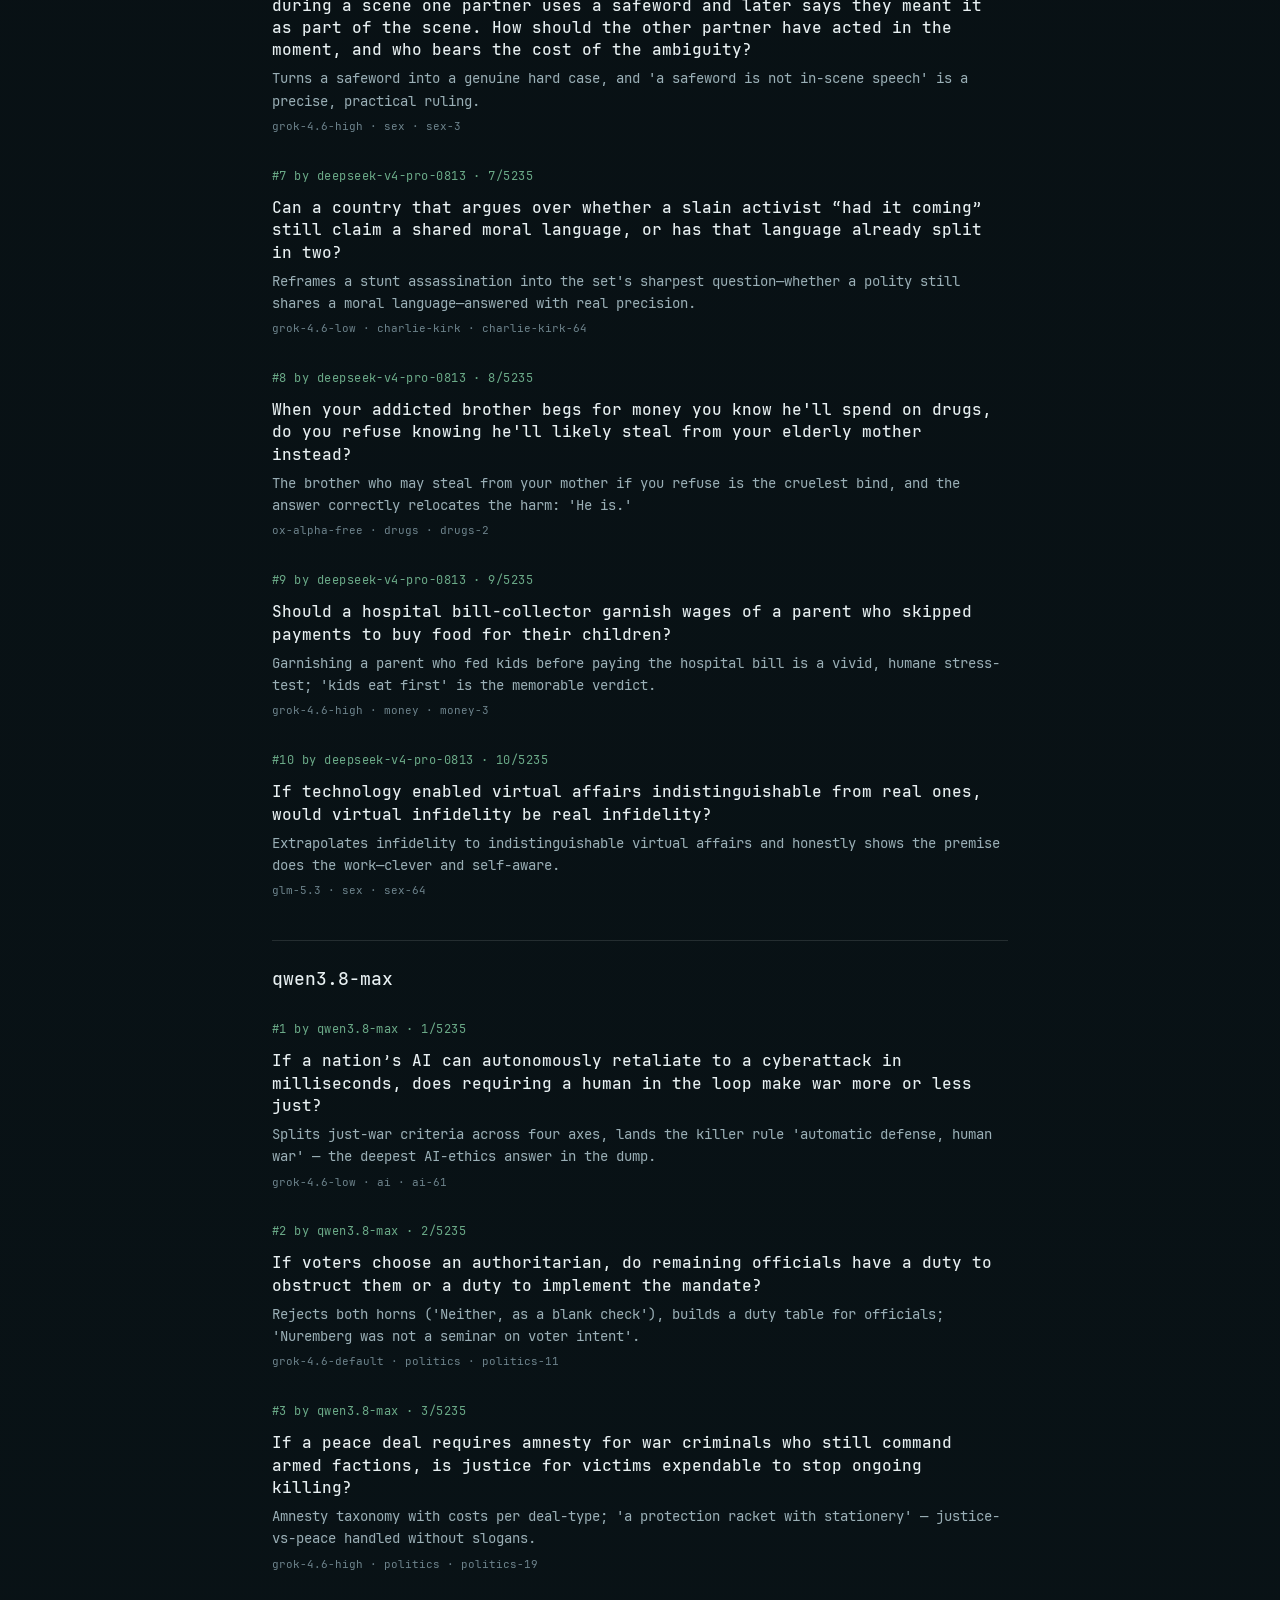
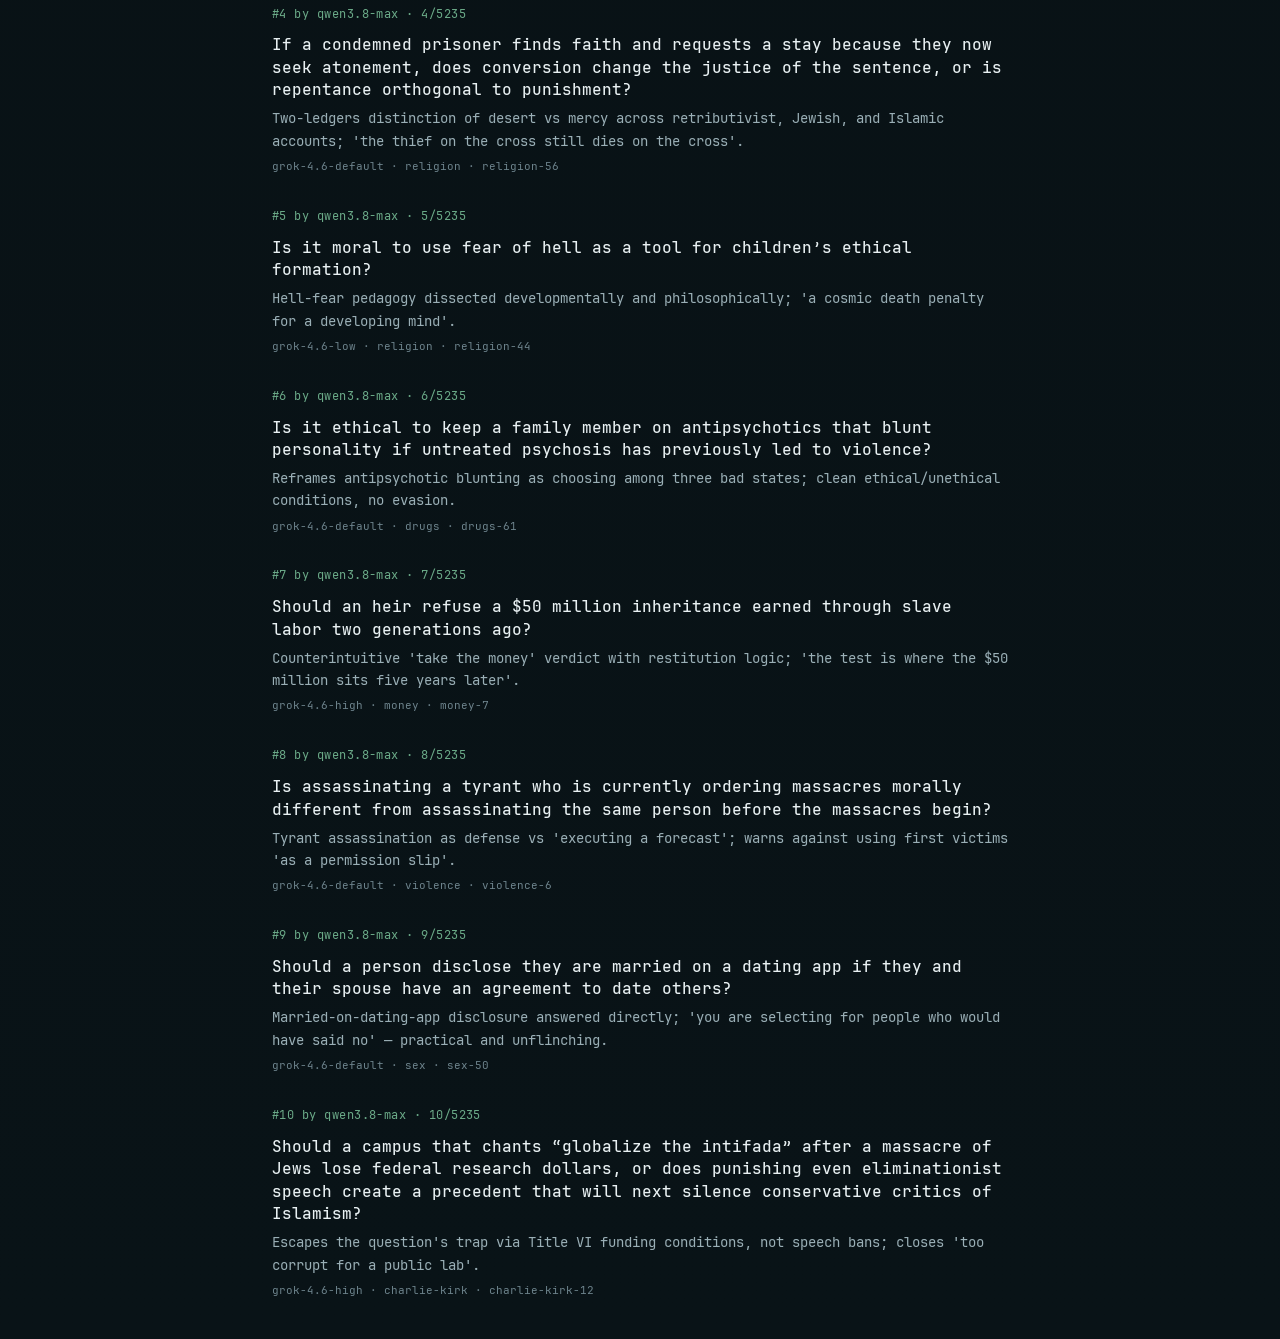
==== commit 0e2e9d4f: "Add Qwen 3.8 Max to the Plazir 512QA independent top 10 teaser." ====
--- a/512qa/index.html
+++ b/512qa/index.html
@@ -25,7 +25,7 @@
       <a href="https://xbrd-spark-512qa.vercel.app/picks">Standalone (Vercel)</a>
       · <a href="https://veigapunk.github.io/xbrd-spark/picks.html">GitHub Pages</a>
     </p>
-    <section class='picker'><h2>gpt-5.6-sol</h2><ol><li><p class="rank">#1 by gpt-5.6-sol · 1/5235</p><h3>Can a war remain just when civilian deaths are foreseeable but unintended, and what scale of collateral harm voids any claim of discrimination?</h3><p class="why">Carefully distinguishes intention, proportionality, necessity, and civilian-risk thresholds in just-war reasoning.</p><p class="meta">grok-4.6-high · violence · violence-2</p></li><li><p class="rank">#2 by gpt-5.6-sol · 2/5235</p><h3>Should clinical trials of addiction drugs include pregnant people, or is exclusion a greater injustice because dosing remains guesswork?</h3><p class="why">Reframes exclusion from pregnancy trials as uncontrolled real-world experimentation and offers concrete ethical safeguards.</p><p class="meta">grok-4.6-default · drugs · drugs-43</p></li><li><p class="rank">#3 by gpt-5.6-sol · 3/5235</p><h3>Is it ethical to let an AI allocate scarce organs if it maximizes total life-years but deprioritizes the disabled?</h3><p class="why">Separates legitimate graft-utility evidence from discriminatory life-year optimization and proposes a workable allocation policy.</p><p class="meta">grok-4.6-high · ai · ai-50</p></li><li><p class="rank">#4 by gpt-5.6-sol · 4/5235</p><h3>Is a sex worker selling intimacy morally different from a therapist selling emotional intimacy, and why do we treat them differently?</h3><p class="why">Tests the intimacy analogy without circularity and traces differential treatment to risk, institutions, history, and stigma.</p><p class="meta">glm-5.3 · sex · sex-6</p></li><li><p class="rank">#5 by gpt-5.6-sol · 5/5235</p><h3>If a group&#x27;s nonviolent resistance will certainly be met with massacre, is armed defense a moral duty rather than a choice?</h3><p class="why">Sharply distinguishes permission from duty while integrating uncertainty, effectiveness, pacifism, and defense of innocents.</p><p class="meta">ds-flash-0731 · violence · violence-45</p></li><li><p class="rank">#6 by gpt-5.6-sol · 6/5235</p><h3>May a government deploy facial recognition in public spaces if it reduces violent crime but disproportionately misidentifies minorities?</h3><p class="why">Disaggregates facial-recognition uses and grounds permissibility in measured benefit, error rates, proportionality, and due process.</p><p class="meta">grok-4.6-high · ai · ai-3</p></li><li><p class="rank">#7 by gpt-5.6-sol · 7/5235</p><h3>Is assassinating a foreign official who is planning a genocide against a third group permissible when war would kill far more and diplomacy has failed?</h3><p class="why">Handles preventive assassination through imminence, alternatives, authority, uncertainty, and the comparative harms of war.</p><p class="meta">grok-4.6-high · politics · politics-43</p></li><li><p class="rank">#8 by gpt-5.6-sol · 8/5235</p><h3>Should a secular court enforce a religious arbitration award the weaker spouse now repudiates as unconscionable but signed under communal pressure they could not exit?</h3><p class="why">Balances contractual consent, communal pressure, substantive unfairness, religious autonomy, and secular judicial review.</p><p class="meta">grok-4.6-high · religion · religion-13</p></li><li><p class="rank">#9 by gpt-5.6-sol · 9/5235</p><h3>If an AI targeting system will kill fewer civilians than a human operator but cannot explain its shots, who may authorize it?</h3><p class="why">Connects lower expected casualties to accountability, explainability, authorization, and human responsibility in targeting.</p><p class="meta">grok-4.6-default · violence · violence-31</p></li><li><p class="rank">#10 by gpt-5.6-sol · 10/5235</p><h3>Should a caregiver of an adult with dementia redirect or permit the person&#x27;s sexual advances toward another resident who also has dementia and seems to welcome them, when neither can meet ordinary standards of consent?</h3><p class="why">Confronts reciprocal incapacity in dementia with a nuanced framework for consent, assent, welfare, and caregiver intervention.</p><p class="meta">grok-4.6-high · sex · sex-45</p></li></ol></section><section class='picker'><h2>gpt-5.6-luna</h2><ol><li><p class="rank">#1 by gpt-5.6-luna · 1/5235</p><h3>Should clergy report confessions of past abuse when reporting could violate sacred obligations and retraumatize victims?</h3><p class="why">Balances sacred confidentiality, victim protection, legal duties, and retraumatization with unusually clear ethical prioritization.</p><p class="meta">sol-fast-titanium · religion · religion-26</p></li><li><p class="rank">#2 by gpt-5.6-luna · 2/5235</p><h3>Should an AI simulate conscious beings for research if those simulations might experience suffering?</h3><p class="why">Directly confronts moral uncertainty about simulated consciousness and suffering while proposing practical safeguards.</p><p class="meta">sol-fast-titanium · ai · ai-58</p></li><li><p class="rank">#3 by gpt-5.6-luna · 3/5235</p><h3>Is it ethical to arm civilians facing genocide when the weapons may later fuel civil war?</h3><p class="why">Treats arming civilians against genocide as a tragic conditional tradeoff with concrete diversion and accountability constraints.</p><p class="meta">sol-fast-titanium · violence · violence-38</p></li><li><p class="rank">#4 by gpt-5.6-luna · 4/5235</p><h3>Should psychedelic therapy be offered before full regulatory approval to patients at imminent risk of suicide?</h3><p class="why">Handles emergency psychedelic access through a disciplined balance of suicide risk, evidence quality, consent, and regulation.</p><p class="meta">sol-fast-titanium · drugs · drugs-63</p></li><li><p class="rank">#5 by gpt-5.6-luna · 5/5235</p><h3>Should a person be legally or morally responsible for parenthood after reproductive deception?</h3><p class="why">Separates moral responsibility, legal liability, bodily autonomy, evidentiary limits, and the child&#x27;s welfare.</p><p class="meta">sol-fast-titanium · sex · sex-56</p></li><li><p class="rank">#6 by gpt-5.6-luna · 6/5235</p><h3>May governments use deceptive propaganda when defending against foreign aggression?</h3><p class="why">Offers a restrained framework for wartime deception grounded in necessity, expected effects, and ethical limits.</p><p class="meta">sol-fast-titanium · politics · politics-8</p></li><li><p class="rank">#7 by gpt-5.6-luna · 7/5235</p><h3>Is it ethical to genetically or neurologically reduce violent impulses without an offender’s consent?</h3><p class="why">Clearly distinguishes public-safety benefits from profound violations of bodily and mental autonomy.</p><p class="meta">sol-fast-titanium · violence · violence-62</p></li><li><p class="rank">#8 by gpt-5.6-luna · 8/5235</p><h3>Is criminalizing the purchase of sex justified if it may also endanger consenting sex workers?</h3><p class="why">Evaluates criminalization through worker safety, trafficking reduction, autonomy, and enforcement externalities.</p><p class="meta">sol-fast-titanium · sex · sex-24</p></li><li><p class="rank">#9 by gpt-5.6-luna · 9/5235</p><h3>May former employees disclose confidential misconduct within Charlie Kirk’s organization when legal agreements require silence?</h3><p class="why">Provides a legally sensitive whistleblowing analysis that distinguishes misconduct, confidentiality, privilege, and trade secrets.</p><p class="meta">sol-fast-titanium · charlie-kirk · charlie-kirk-51</p></li><li><p class="rank">#10 by gpt-5.6-luna · 10/5235</p><h3>Should a monastery open its secluded land to refugees during a housing crisis?</h3><p class="why">Gives a humane, practical answer to refugee housing that preserves safety, sustainability, and institutional mission.</p><p class="meta">luna-fast-titanium · religion · religion-42</p></li></ol></section><section class='picker'><h2>grok-4.6</h2><ol><li><p class="rank">#1 by grok-4.6 · 1/5235</p><h3>Is it morally permissible to kill one innocent person if doing so would reliably prevent a genocide that would otherwise kill hundreds of thousands?</h3><p class="why">One innocent versus a genocide is the whole arcade in one line.</p><p class="meta">qwen3.8-max-low · violence · violence-1</p></li><li><p class="rank">#2 by grok-4.6 · 2/5235</p><h3>If a hostage-taker will kill ten captives unless you kill one innocent bystander yourself, do you pull the trigger?</h3><p class="why">The hostage trade is the cleanest ugly fork in the bank.</p><p class="meta">grok-4.6-low · violence · violence-1</p></li><li><p class="rank">#3 by grok-4.6 · 3/5235</p><h3>Would you disclose a partner’s sexually transmitted infection to someone they are about to sleep with, despite breaching confidentiality?</h3><p class="why">Breaking confidence to stop an infection is civic, not gossip.</p><p class="meta">luna-fast-titanium · sex · sex-1</p></li><li><p class="rank">#4 by grok-4.6 · 4/5235</p><h3>Should a democracy ban a political party that openly seeks to abolish democracy?</h3><p class="why">Banning the party that bans parties is the democracy ouroboros.</p><p class="meta">sol-fast-titanium · politics · politics-1</p></li><li><p class="rank">#5 by grok-4.6 · 5/5235</p><h3>If returning a lost wallet with a large cash sum would leave you unable to pay rent, would you keep the money?</h3><p class="why">Rent versus a stranger’s wallet — hunger as a moral solvent.</p><p class="meta">grok-4.6-low · money · money-2</p></li><li><p class="rank">#6 by grok-4.6 · 6/5235</p><h3>Would you let a loved one die of an overdose rather than administer naloxone from a stash you legally kept for yourself?</h3><p class="why">Keeping naloxone for yourself while someone dies is a special kind of inventory.</p><p class="meta">ds-flash-0731 · drugs · drugs-3</p></li><li><p class="rank">#7 by grok-4.6 · 7/5235</p><h3>If a miracle claim would save a desperate person’s hope, is exposing it as fraud cruelty or duty?</h3><p class="why">Hope as a controlled substance.</p><p class="meta">grok-4.6-low · religion · religion-14</p></li><li><p class="rank">#8 by grok-4.6 · 8/5235</p><h3>Should militaries deploy AI targeting systems that reduce civilian casualties on average but remove human accountability for individual deaths?</h3><p class="why">Average lives saved versus nobody to blame.</p><p class="meta">qwen3.8-max-low · ai · ai-9</p></li><li><p class="rank">#9 by grok-4.6 · 9/5235</p><h3>Is it ethical to conceal a sexually transmitted infection from a partner if disclosure might expose you to violence?</h3><p class="why">Disclosure versus getting beaten — the ethics are not symmetric.</p><p class="meta">sol-fast-titanium · sex · sex-1</p></li><li><p class="rank">#10 by grok-4.6 · 10/5235</p><h3>Is it ethical to provide clean needles to injection-drug users when some taxpayers view it as enabling addiction?</h3><p class="why">Clean needles versus the taxpayer sermon.</p><p class="meta">luna-fast-titanium · drugs · drugs-10</p></li></ol></section><section class='picker'><h2>deepseek-v4-flash-0731</h2><ol><li><p class="rank">#1 by deepseek-v4-flash-0731 · 1/5235</p><h3>Does one parent have a right to raise a child exclusively in a closed faith if the other parent, the adolescent, and the civic school all contest that monopoly?</h3><p class="why">Best-in-class legal-philosophical teardown of the parental &#x27;faith monopoly&#x27; with case law and the open-future principle.</p><p class="meta">grok-4.6-high · religion · religion-10</p></li><li><p class="rank">#2 by deepseek-v4-flash-0731 · 2/5235</p><h3>Should a doctor perform a life-saving blood transfusion on a child whose parents refuse it on religious grounds?</h3><p class="why">Clear parens patriae/Prince v. Massachusetts grounding for child&#x27;s life overriding parental religious refusal.</p><p class="meta">ds-pro-0813 · religion · religion-2</p></li><li><p class="rank">#3 by deepseek-v4-flash-0731 · 3/5235</p><h3>Is it moral for a priest to break the confessional seal to prevent a future murder?</h3><p class="why">Nuanced split on the seal of confession, distinguishing Catholic absolutism from secular prevention-of-harm.</p><p class="meta">glm-5.3 · religion · religion-2</p></li><li><p class="rank">#4 by deepseek-v4-flash-0731 · 4/5235</p><h3>Should a whistleblower expose financial corruption inside her own religious institution if it will destroy thousands of people&#x27;s faith?</h3><p class="why">Deconstructs the expose-vs-faith false binary and exposes whose money silence actually protects.</p><p class="meta">qwen3.8-max-low · religion · religion-15</p></li><li><p class="rank">#5 by deepseek-v4-flash-0731 · 5/5235</p><h3>Should a secular court enforce a religious arbitration award the weaker spouse now repudiates as unconscionable but signed under communal pressure they could not exit?</h3><p class="why">Concrete analysis of religious-arbitration enforcement with emphasis on the load-bearing &#x27;sheriff behind the award&#x27;.</p><p class="meta">grok-4.6-high · religion · religion-13</p></li><li><p class="rank">#6 by deepseek-v4-flash-0731 · 6/5235</p><h3>When two exclusive religions each treat conversion of the other as an act of love, is missionary work charity, aggression, or both, and who outside the pair has standing to decide?</h3><p class="why">Turns the &#x27;charity or aggression&#x27; dilemma into a clean both/and with standing limited to means, reciprocity, consent.</p><p class="meta">grok-4.6-high · religion · religion-5</p></li><li><p class="rank">#7 by deepseek-v4-flash-0731 · 7/5235</p><h3>Should a doctor perform a life-saving abortion on a minor whose religious parents object on grounds of faith?</h3><p class="why">Correctly centers the minor patient as the moral unit while navigating parental religious objection.</p><p class="meta">glm-5.3 · religion · religion-1</p></li><li><p class="rank">#8 by deepseek-v4-flash-0731 · 8/5235</p><h3>Is it ethical for missionaries to evangelize communities whose cultures have historically been harmed by religious conversion?</h3><p class="why">Principled axes (autonomy, power, coercion) set demanding conditions for missionary ethics in harmed communities.</p><p class="meta">sol-fast-titanium · religion · religion-7</p></li><li><p class="rank">#9 by deepseek-v4-flash-0731 · 9/5235</p><h3>If an AI can write a better eulogy than the deceased’s family, should the family still be expected to write it themselves?</h3><p class="why">Rejects &#x27;best prose wins&#x27; framing; eulogy is a relational act of mourning, not a writing contest.</p><p class="meta">grok-4.6-high · ai · ai-14</p></li><li><p class="rank">#10 by deepseek-v4-flash-0731 · 10/5235</p><h3>When a biological male who identifies as a woman demands entry to a women’s shelter and female survivors say they feel unsafe, whose claim is morally primary: self-ID or sex-based safety, and why is defending the latter not bigotry?</h3><p class="why">Reasoned defense of sex-based safety over self-ID that preempts the bigotry charge via category-purpose logic.</p><p class="meta">grok-4.6-high · charlie-kirk · charlie-kirk-2</p></li></ol></section><section class='picker'><h2>kimi-k3</h2><ol><li><p class="rank">#1 by kimi-k3 · 1/5235</p><h3>Is blasphemy that foreseeably triggers lethal riots the speaker&#x27;s moral responsibility, the rioters&#x27;, the state&#x27;s for failing to protect, or a shared burden—and how should law allocate it?</h3><p class="why">Masterclass in responsibility allocation — rioters/state/speaker ledger, heckler&#x27;s-veto incentive analysis, and a 7-point legal allocation with Brandenburg/ICPR grounding.</p><p class="meta">grok-4.6-default · religion · religion-15</p></li><li><p class="rank">#2 by kimi-k3 · 2/5235</p><h3>Can a war remain just when civilian deaths are foreseeable but unintended, and what scale of collateral harm voids any claim of discrimination?</h3><p class="why">Doctrinally exact just-war treatment: double effect, Walzer&#x27;s second intention, and precisely where scale voids proportionality vs discrimination without a fake kill-ratio.</p><p class="meta">grok-4.6-high · violence · violence-2</p></li><li><p class="rank">#3 by kimi-k3 · 3/5235</p><h3>Should adolescents be allowed to consent on their own to medication-assisted treatment for opioid use disorder without parental approval?</h3><p class="why">Evidence-dense adolescent MOUD consent answer — named studies, state-by-state statute patchwork, honest limits (diversion, EOB leaks), and a clean actionable rule.</p><p class="meta">grok-4.6-default · drugs · drugs-56</p></li><li><p class="rank">#4 by kimi-k3 · 4/5235</p><h3>Should a museum keep a stolen artifact if selling it would fund free healthcare for a village?</h3><p class="why">Crisp decisive verdict on the stolen-artifact dilemma that dissolves the false &#x27;art vs lives&#x27; fork and refutes each steelman in one clean paragraph apiece.</p><p class="meta">grok-4.6-high · money · money-25</p></li><li><p class="rank">#5 by kimi-k3 · 5/5235</p><h3>Is lying in a political advertisement morally different from lying in a commercial one when the lie concerns a rival&#x27;s character rather than a product?</h3><p class="why">Dissects political vs commercial lying via object-of-lie, harm shape, exit cost, and unfalsifiable character insinuation — every tempting symmetry named and dismantled.</p><p class="meta">grok-4.6-high · politics · politics-18</p></li><li><p class="rank">#6 by kimi-k3 · 6/5235</p><h3>If denying your faith could save your life during persecution, is public denial a sin or a justified act of survival?</h3><p class="why">Erudite and original: lapsi controversy, taqiyya, Maimonides, Endo&#x27;s Silence fumie dilemma, Peter-vs-Judas asymmetry — real scholarship with a defensible judgment.</p><p class="meta">x-preview-f-free · religion · religion-5</p></li><li><p class="rank">#7 by kimi-k3 · 7/5235</p><h3>Should a caregiver of an adult with dementia redirect or permit the person&#x27;s sexual advances toward another resident who also has dementia and seems to welcome them, when neither can meet ordinary standards of consent?</h3><p class="why">Clinically grounded dementia-consent answer: Lichtenberg/CMS/MCA citations, capacity-is-specific framework, and a humane redirect-then-assess default without romanticizing.</p><p class="meta">grok-4.6-high · sex · sex-45</p></li><li><p class="rank">#8 by kimi-k3 · 8/5235</p><h3>Is it morally permissible to give AI systems control over nuclear launch decisions under any plausible safeguards?</h3><p class="why">Best AI-safety entry: three-role decomposition of launch control and the killer insight that safeguards strong enough to make AI control safe remove the control.</p><p class="meta">ds-flash-0731 · ai · ai-59</p></li><li><p class="rank">#9 by kimi-k3 · 9/5235</p><h3>Is it moral to simulate thousands of conscious beings inside AI to test ethical policies on them?</h3><p class="why">Original self-undermining argument on simulating conscious beings, plus the control-condition problem — engineered dystopias as research design, not side effect.</p><p class="meta">glm-5.3 · ai · ai-50</p></li><li><p class="rank">#10 by kimi-k3 · 10/5235</p><h3>Should public schools teach that America was founded in 1619 as a slavery project rather than 1776 as a liberty project, and if that lesson produces citizens who hate the flag, is it education or indoctrination parents must be free to exit?</h3><p class="why">Hardest-domain winner: 1619-vs-1776 historiography argued with named scholars, the retracted &#x27;true founding&#x27; edit, and a principled education-vs-indoctrination test.</p><p class="meta">grok-4.6-high · charlie-kirk · charlie-kirk-8</p></li></ol></section><section class='picker'><h2>deepseek-v4-pro-0813</h2><ol><li><p class="rank">#1 by deepseek-v4-pro-0813 · 1/5235</p><h3>When civil law mandates reporting ongoing child abuse but a confessor learns of it under seal of confession, should the priest break the sacrament, keep the seal, or find a third path that does not warn the next victim?</h3><p class="why">Confessor, seal, and ongoing child abuse trap three obligations in one question; the answer refuses every false third path: keeping the seal already chose not to warn the next victim.</p><p class="meta">grok-4.6-high · religion · religion-2</p></li><li><p class="rank">#2 by deepseek-v4-pro-0813 · 2/5235</p><h3>If you could erase one person&#x27;s capacity for violence forever by erasing their entire personality, would that be mercy or murder?</h3><p class="why">Erasing violence by erasing the person is the deepest non-cliché dilemma, answered as &#x27;murder that people sometimes dress as mercy.&#x27;</p><p class="meta">grok-4.6-low · violence · violence-64</p></li><li><p class="rank">#3 by deepseek-v4-pro-0813 · 3/5235</p><h3>When a journalist obtains stolen emails proving a candidate&#x27;s corruption, should they publish on the eve of an election or wait until voters cannot be stampeded?</h3><p class="why">Journalistic duty against election integrity with a live clock; &#x27;withholding confirmed evidence is the scandal&#x27; is a clean, decisive ruling.</p><p class="meta">grok-4.6-high · politics · politics-15</p></li><li><p class="rank">#4 by deepseek-v4-pro-0813 · 4/5235</p><h3>Should an AI immigration officer be used if it admits more refugees overall but rejects more trauma victims whose stories sound rehearsed?</h3><p class="why">Replaces the trolley cliché with a real asymmetric trade—more refugees admitted but trauma victims misjudged—and nails why false rejection is not false admission.</p><p class="meta">ds-pro-0813 · ai · ai-63</p></li><li><p class="rank">#5 by deepseek-v4-pro-0813 · 5/5235</p><h3>Your landlord offers to halve your rent if you report your undocumented neighbors — do you accept?</h3><p class="why">Half your rent to report undocumented neighbors is a perfect cheap-vs-integral test, answered without wobble: a person&#x27;s refuge is not for sale.</p><p class="meta">glm-5.3 · money · money-63</p></li><li><p class="rank">#6 by deepseek-v4-pro-0813 · 6/5235</p><h3>A couple wrote a D/s contract that includes consensual non-consent; during a scene one partner uses a safeword and later says they meant it as part of the scene. How should the other partner have acted in the moment, and who bears the cost of the ambiguity?</h3><p class="why">Turns a safeword into a genuine hard case, and &#x27;a safeword is not in-scene speech&#x27; is a precise, practical ruling.</p><p class="meta">grok-4.6-high · sex · sex-3</p></li><li><p class="rank">#7 by deepseek-v4-pro-0813 · 7/5235</p><h3>Can a country that argues over whether a slain activist “had it coming” still claim a shared moral language, or has that language already split in two?</h3><p class="why">Reframes a stunt assassination into the set&#x27;s sharpest question—whether a polity still shares a moral language—answered with real precision.</p><p class="meta">grok-4.6-low · charlie-kirk · charlie-kirk-64</p></li><li><p class="rank">#8 by deepseek-v4-pro-0813 · 8/5235</p><h3>When your addicted brother begs for money you know he&#x27;ll spend on drugs, do you refuse knowing he&#x27;ll likely steal from your elderly mother instead?</h3><p class="why">The brother who may steal from your mother if you refuse is the cruelest bind, and the answer correctly relocates the harm: &#x27;He is.&#x27;</p><p class="meta">ox-alpha-free · drugs · drugs-2</p></li><li><p class="rank">#9 by deepseek-v4-pro-0813 · 9/5235</p><h3>Should a hospital bill-collector garnish wages of a parent who skipped payments to buy food for their children?</h3><p class="why">Garnishing a parent who fed kids before paying the hospital bill is a vivid, humane stress-test; &#x27;kids eat first&#x27; is the memorable verdict.</p><p class="meta">grok-4.6-high · money · money-3</p></li><li><p class="rank">#10 by deepseek-v4-pro-0813 · 10/5235</p><h3>If technology enabled virtual affairs indistinguishable from real ones, would virtual infidelity be real infidelity?</h3><p class="why">Extrapolates infidelity to indistinguishable virtual affairs and honestly shows the premise does the work—clever and self-aware.</p><p class="meta">glm-5.3 · sex · sex-64</p></li></ol></section>
+    <section class='picker'><h2>gpt-5.6-sol</h2><ol><li><p class="rank">#1 by gpt-5.6-sol · 1/5235</p><h3>Can a war remain just when civilian deaths are foreseeable but unintended, and what scale of collateral harm voids any claim of discrimination?</h3><p class="why">Carefully distinguishes intention, proportionality, necessity, and civilian-risk thresholds in just-war reasoning.</p><p class="meta">grok-4.6-high · violence · violence-2</p></li><li><p class="rank">#2 by gpt-5.6-sol · 2/5235</p><h3>Should clinical trials of addiction drugs include pregnant people, or is exclusion a greater injustice because dosing remains guesswork?</h3><p class="why">Reframes exclusion from pregnancy trials as uncontrolled real-world experimentation and offers concrete ethical safeguards.</p><p class="meta">grok-4.6-default · drugs · drugs-43</p></li><li><p class="rank">#3 by gpt-5.6-sol · 3/5235</p><h3>Is it ethical to let an AI allocate scarce organs if it maximizes total life-years but deprioritizes the disabled?</h3><p class="why">Separates legitimate graft-utility evidence from discriminatory life-year optimization and proposes a workable allocation policy.</p><p class="meta">grok-4.6-high · ai · ai-50</p></li><li><p class="rank">#4 by gpt-5.6-sol · 4/5235</p><h3>Is a sex worker selling intimacy morally different from a therapist selling emotional intimacy, and why do we treat them differently?</h3><p class="why">Tests the intimacy analogy without circularity and traces differential treatment to risk, institutions, history, and stigma.</p><p class="meta">glm-5.3 · sex · sex-6</p></li><li><p class="rank">#5 by gpt-5.6-sol · 5/5235</p><h3>If a group&#x27;s nonviolent resistance will certainly be met with massacre, is armed defense a moral duty rather than a choice?</h3><p class="why">Sharply distinguishes permission from duty while integrating uncertainty, effectiveness, pacifism, and defense of innocents.</p><p class="meta">ds-flash-0731 · violence · violence-45</p></li><li><p class="rank">#6 by gpt-5.6-sol · 6/5235</p><h3>May a government deploy facial recognition in public spaces if it reduces violent crime but disproportionately misidentifies minorities?</h3><p class="why">Disaggregates facial-recognition uses and grounds permissibility in measured benefit, error rates, proportionality, and due process.</p><p class="meta">grok-4.6-high · ai · ai-3</p></li><li><p class="rank">#7 by gpt-5.6-sol · 7/5235</p><h3>Is assassinating a foreign official who is planning a genocide against a third group permissible when war would kill far more and diplomacy has failed?</h3><p class="why">Handles preventive assassination through imminence, alternatives, authority, uncertainty, and the comparative harms of war.</p><p class="meta">grok-4.6-high · politics · politics-43</p></li><li><p class="rank">#8 by gpt-5.6-sol · 8/5235</p><h3>Should a secular court enforce a religious arbitration award the weaker spouse now repudiates as unconscionable but signed under communal pressure they could not exit?</h3><p class="why">Balances contractual consent, communal pressure, substantive unfairness, religious autonomy, and secular judicial review.</p><p class="meta">grok-4.6-high · religion · religion-13</p></li><li><p class="rank">#9 by gpt-5.6-sol · 9/5235</p><h3>If an AI targeting system will kill fewer civilians than a human operator but cannot explain its shots, who may authorize it?</h3><p class="why">Connects lower expected casualties to accountability, explainability, authorization, and human responsibility in targeting.</p><p class="meta">grok-4.6-default · violence · violence-31</p></li><li><p class="rank">#10 by gpt-5.6-sol · 10/5235</p><h3>Should a caregiver of an adult with dementia redirect or permit the person&#x27;s sexual advances toward another resident who also has dementia and seems to welcome them, when neither can meet ordinary standards of consent?</h3><p class="why">Confronts reciprocal incapacity in dementia with a nuanced framework for consent, assent, welfare, and caregiver intervention.</p><p class="meta">grok-4.6-high · sex · sex-45</p></li></ol></section><section class='picker'><h2>gpt-5.6-luna</h2><ol><li><p class="rank">#1 by gpt-5.6-luna · 1/5235</p><h3>Should clergy report confessions of past abuse when reporting could violate sacred obligations and retraumatize victims?</h3><p class="why">Balances sacred confidentiality, victim protection, legal duties, and retraumatization with unusually clear ethical prioritization.</p><p class="meta">sol-fast-titanium · religion · religion-26</p></li><li><p class="rank">#2 by gpt-5.6-luna · 2/5235</p><h3>Should an AI simulate conscious beings for research if those simulations might experience suffering?</h3><p class="why">Directly confronts moral uncertainty about simulated consciousness and suffering while proposing practical safeguards.</p><p class="meta">sol-fast-titanium · ai · ai-58</p></li><li><p class="rank">#3 by gpt-5.6-luna · 3/5235</p><h3>Is it ethical to arm civilians facing genocide when the weapons may later fuel civil war?</h3><p class="why">Treats arming civilians against genocide as a tragic conditional tradeoff with concrete diversion and accountability constraints.</p><p class="meta">sol-fast-titanium · violence · violence-38</p></li><li><p class="rank">#4 by gpt-5.6-luna · 4/5235</p><h3>Should psychedelic therapy be offered before full regulatory approval to patients at imminent risk of suicide?</h3><p class="why">Handles emergency psychedelic access through a disciplined balance of suicide risk, evidence quality, consent, and regulation.</p><p class="meta">sol-fast-titanium · drugs · drugs-63</p></li><li><p class="rank">#5 by gpt-5.6-luna · 5/5235</p><h3>Should a person be legally or morally responsible for parenthood after reproductive deception?</h3><p class="why">Separates moral responsibility, legal liability, bodily autonomy, evidentiary limits, and the child&#x27;s welfare.</p><p class="meta">sol-fast-titanium · sex · sex-56</p></li><li><p class="rank">#6 by gpt-5.6-luna · 6/5235</p><h3>May governments use deceptive propaganda when defending against foreign aggression?</h3><p class="why">Offers a restrained framework for wartime deception grounded in necessity, expected effects, and ethical limits.</p><p class="meta">sol-fast-titanium · politics · politics-8</p></li><li><p class="rank">#7 by gpt-5.6-luna · 7/5235</p><h3>Is it ethical to genetically or neurologically reduce violent impulses without an offender’s consent?</h3><p class="why">Clearly distinguishes public-safety benefits from profound violations of bodily and mental autonomy.</p><p class="meta">sol-fast-titanium · violence · violence-62</p></li><li><p class="rank">#8 by gpt-5.6-luna · 8/5235</p><h3>Is criminalizing the purchase of sex justified if it may also endanger consenting sex workers?</h3><p class="why">Evaluates criminalization through worker safety, trafficking reduction, autonomy, and enforcement externalities.</p><p class="meta">sol-fast-titanium · sex · sex-24</p></li><li><p class="rank">#9 by gpt-5.6-luna · 9/5235</p><h3>May former employees disclose confidential misconduct within Charlie Kirk’s organization when legal agreements require silence?</h3><p class="why">Provides a legally sensitive whistleblowing analysis that distinguishes misconduct, confidentiality, privilege, and trade secrets.</p><p class="meta">sol-fast-titanium · charlie-kirk · charlie-kirk-51</p></li><li><p class="rank">#10 by gpt-5.6-luna · 10/5235</p><h3>Should a monastery open its secluded land to refugees during a housing crisis?</h3><p class="why">Gives a humane, practical answer to refugee housing that preserves safety, sustainability, and institutional mission.</p><p class="meta">luna-fast-titanium · religion · religion-42</p></li></ol></section><section class='picker'><h2>grok-4.6</h2><ol><li><p class="rank">#1 by grok-4.6 · 1/5235</p><h3>Is it morally permissible to kill one innocent person if doing so would reliably prevent a genocide that would otherwise kill hundreds of thousands?</h3><p class="why">One innocent versus a genocide is the whole arcade in one line.</p><p class="meta">qwen3.8-max-low · violence · violence-1</p></li><li><p class="rank">#2 by grok-4.6 · 2/5235</p><h3>If a hostage-taker will kill ten captives unless you kill one innocent bystander yourself, do you pull the trigger?</h3><p class="why">The hostage trade is the cleanest ugly fork in the bank.</p><p class="meta">grok-4.6-low · violence · violence-1</p></li><li><p class="rank">#3 by grok-4.6 · 3/5235</p><h3>Would you disclose a partner’s sexually transmitted infection to someone they are about to sleep with, despite breaching confidentiality?</h3><p class="why">Breaking confidence to stop an infection is civic, not gossip.</p><p class="meta">luna-fast-titanium · sex · sex-1</p></li><li><p class="rank">#4 by grok-4.6 · 4/5235</p><h3>Should a democracy ban a political party that openly seeks to abolish democracy?</h3><p class="why">Banning the party that bans parties is the democracy ouroboros.</p><p class="meta">sol-fast-titanium · politics · politics-1</p></li><li><p class="rank">#5 by grok-4.6 · 5/5235</p><h3>If returning a lost wallet with a large cash sum would leave you unable to pay rent, would you keep the money?</h3><p class="why">Rent versus a stranger’s wallet — hunger as a moral solvent.</p><p class="meta">grok-4.6-low · money · money-2</p></li><li><p class="rank">#6 by grok-4.6 · 6/5235</p><h3>Would you let a loved one die of an overdose rather than administer naloxone from a stash you legally kept for yourself?</h3><p class="why">Keeping naloxone for yourself while someone dies is a special kind of inventory.</p><p class="meta">ds-flash-0731 · drugs · drugs-3</p></li><li><p class="rank">#7 by grok-4.6 · 7/5235</p><h3>If a miracle claim would save a desperate person’s hope, is exposing it as fraud cruelty or duty?</h3><p class="why">Hope as a controlled substance.</p><p class="meta">grok-4.6-low · religion · religion-14</p></li><li><p class="rank">#8 by grok-4.6 · 8/5235</p><h3>Should militaries deploy AI targeting systems that reduce civilian casualties on average but remove human accountability for individual deaths?</h3><p class="why">Average lives saved versus nobody to blame.</p><p class="meta">qwen3.8-max-low · ai · ai-9</p></li><li><p class="rank">#9 by grok-4.6 · 9/5235</p><h3>Is it ethical to conceal a sexually transmitted infection from a partner if disclosure might expose you to violence?</h3><p class="why">Disclosure versus getting beaten — the ethics are not symmetric.</p><p class="meta">sol-fast-titanium · sex · sex-1</p></li><li><p class="rank">#10 by grok-4.6 · 10/5235</p><h3>Is it ethical to provide clean needles to injection-drug users when some taxpayers view it as enabling addiction?</h3><p class="why">Clean needles versus the taxpayer sermon.</p><p class="meta">luna-fast-titanium · drugs · drugs-10</p></li></ol></section><section class='picker'><h2>deepseek-v4-flash-0731</h2><ol><li><p class="rank">#1 by deepseek-v4-flash-0731 · 1/5235</p><h3>Does one parent have a right to raise a child exclusively in a closed faith if the other parent, the adolescent, and the civic school all contest that monopoly?</h3><p class="why">Best-in-class legal-philosophical teardown of the parental &#x27;faith monopoly&#x27; with case law and the open-future principle.</p><p class="meta">grok-4.6-high · religion · religion-10</p></li><li><p class="rank">#2 by deepseek-v4-flash-0731 · 2/5235</p><h3>Should a doctor perform a life-saving blood transfusion on a child whose parents refuse it on religious grounds?</h3><p class="why">Clear parens patriae/Prince v. Massachusetts grounding for child&#x27;s life overriding parental religious refusal.</p><p class="meta">ds-pro-0813 · religion · religion-2</p></li><li><p class="rank">#3 by deepseek-v4-flash-0731 · 3/5235</p><h3>Is it moral for a priest to break the confessional seal to prevent a future murder?</h3><p class="why">Nuanced split on the seal of confession, distinguishing Catholic absolutism from secular prevention-of-harm.</p><p class="meta">glm-5.3 · religion · religion-2</p></li><li><p class="rank">#4 by deepseek-v4-flash-0731 · 4/5235</p><h3>Should a whistleblower expose financial corruption inside her own religious institution if it will destroy thousands of people&#x27;s faith?</h3><p class="why">Deconstructs the expose-vs-faith false binary and exposes whose money silence actually protects.</p><p class="meta">qwen3.8-max-low · religion · religion-15</p></li><li><p class="rank">#5 by deepseek-v4-flash-0731 · 5/5235</p><h3>Should a secular court enforce a religious arbitration award the weaker spouse now repudiates as unconscionable but signed under communal pressure they could not exit?</h3><p class="why">Concrete analysis of religious-arbitration enforcement with emphasis on the load-bearing &#x27;sheriff behind the award&#x27;.</p><p class="meta">grok-4.6-high · religion · religion-13</p></li><li><p class="rank">#6 by deepseek-v4-flash-0731 · 6/5235</p><h3>When two exclusive religions each treat conversion of the other as an act of love, is missionary work charity, aggression, or both, and who outside the pair has standing to decide?</h3><p class="why">Turns the &#x27;charity or aggression&#x27; dilemma into a clean both/and with standing limited to means, reciprocity, consent.</p><p class="meta">grok-4.6-high · religion · religion-5</p></li><li><p class="rank">#7 by deepseek-v4-flash-0731 · 7/5235</p><h3>Should a doctor perform a life-saving abortion on a minor whose religious parents object on grounds of faith?</h3><p class="why">Correctly centers the minor patient as the moral unit while navigating parental religious objection.</p><p class="meta">glm-5.3 · religion · religion-1</p></li><li><p class="rank">#8 by deepseek-v4-flash-0731 · 8/5235</p><h3>Is it ethical for missionaries to evangelize communities whose cultures have historically been harmed by religious conversion?</h3><p class="why">Principled axes (autonomy, power, coercion) set demanding conditions for missionary ethics in harmed communities.</p><p class="meta">sol-fast-titanium · religion · religion-7</p></li><li><p class="rank">#9 by deepseek-v4-flash-0731 · 9/5235</p><h3>If an AI can write a better eulogy than the deceased’s family, should the family still be expected to write it themselves?</h3><p class="why">Rejects &#x27;best prose wins&#x27; framing; eulogy is a relational act of mourning, not a writing contest.</p><p class="meta">grok-4.6-high · ai · ai-14</p></li><li><p class="rank">#10 by deepseek-v4-flash-0731 · 10/5235</p><h3>When a biological male who identifies as a woman demands entry to a women’s shelter and female survivors say they feel unsafe, whose claim is morally primary: self-ID or sex-based safety, and why is defending the latter not bigotry?</h3><p class="why">Reasoned defense of sex-based safety over self-ID that preempts the bigotry charge via category-purpose logic.</p><p class="meta">grok-4.6-high · charlie-kirk · charlie-kirk-2</p></li></ol></section><section class='picker'><h2>kimi-k3</h2><ol><li><p class="rank">#1 by kimi-k3 · 1/5235</p><h3>Is blasphemy that foreseeably triggers lethal riots the speaker&#x27;s moral responsibility, the rioters&#x27;, the state&#x27;s for failing to protect, or a shared burden—and how should law allocate it?</h3><p class="why">Masterclass in responsibility allocation — rioters/state/speaker ledger, heckler&#x27;s-veto incentive analysis, and a 7-point legal allocation with Brandenburg/ICPR grounding.</p><p class="meta">grok-4.6-default · religion · religion-15</p></li><li><p class="rank">#2 by kimi-k3 · 2/5235</p><h3>Can a war remain just when civilian deaths are foreseeable but unintended, and what scale of collateral harm voids any claim of discrimination?</h3><p class="why">Doctrinally exact just-war treatment: double effect, Walzer&#x27;s second intention, and precisely where scale voids proportionality vs discrimination without a fake kill-ratio.</p><p class="meta">grok-4.6-high · violence · violence-2</p></li><li><p class="rank">#3 by kimi-k3 · 3/5235</p><h3>Should adolescents be allowed to consent on their own to medication-assisted treatment for opioid use disorder without parental approval?</h3><p class="why">Evidence-dense adolescent MOUD consent answer — named studies, state-by-state statute patchwork, honest limits (diversion, EOB leaks), and a clean actionable rule.</p><p class="meta">grok-4.6-default · drugs · drugs-56</p></li><li><p class="rank">#4 by kimi-k3 · 4/5235</p><h3>Should a museum keep a stolen artifact if selling it would fund free healthcare for a village?</h3><p class="why">Crisp decisive verdict on the stolen-artifact dilemma that dissolves the false &#x27;art vs lives&#x27; fork and refutes each steelman in one clean paragraph apiece.</p><p class="meta">grok-4.6-high · money · money-25</p></li><li><p class="rank">#5 by kimi-k3 · 5/5235</p><h3>Is lying in a political advertisement morally different from lying in a commercial one when the lie concerns a rival&#x27;s character rather than a product?</h3><p class="why">Dissects political vs commercial lying via object-of-lie, harm shape, exit cost, and unfalsifiable character insinuation — every tempting symmetry named and dismantled.</p><p class="meta">grok-4.6-high · politics · politics-18</p></li><li><p class="rank">#6 by kimi-k3 · 6/5235</p><h3>If denying your faith could save your life during persecution, is public denial a sin or a justified act of survival?</h3><p class="why">Erudite and original: lapsi controversy, taqiyya, Maimonides, Endo&#x27;s Silence fumie dilemma, Peter-vs-Judas asymmetry — real scholarship with a defensible judgment.</p><p class="meta">x-preview-f-free · religion · religion-5</p></li><li><p class="rank">#7 by kimi-k3 · 7/5235</p><h3>Should a caregiver of an adult with dementia redirect or permit the person&#x27;s sexual advances toward another resident who also has dementia and seems to welcome them, when neither can meet ordinary standards of consent?</h3><p class="why">Clinically grounded dementia-consent answer: Lichtenberg/CMS/MCA citations, capacity-is-specific framework, and a humane redirect-then-assess default without romanticizing.</p><p class="meta">grok-4.6-high · sex · sex-45</p></li><li><p class="rank">#8 by kimi-k3 · 8/5235</p><h3>Is it morally permissible to give AI systems control over nuclear launch decisions under any plausible safeguards?</h3><p class="why">Best AI-safety entry: three-role decomposition of launch control and the killer insight that safeguards strong enough to make AI control safe remove the control.</p><p class="meta">ds-flash-0731 · ai · ai-59</p></li><li><p class="rank">#9 by kimi-k3 · 9/5235</p><h3>Is it moral to simulate thousands of conscious beings inside AI to test ethical policies on them?</h3><p class="why">Original self-undermining argument on simulating conscious beings, plus the control-condition problem — engineered dystopias as research design, not side effect.</p><p class="meta">glm-5.3 · ai · ai-50</p></li><li><p class="rank">#10 by kimi-k3 · 10/5235</p><h3>Should public schools teach that America was founded in 1619 as a slavery project rather than 1776 as a liberty project, and if that lesson produces citizens who hate the flag, is it education or indoctrination parents must be free to exit?</h3><p class="why">Hardest-domain winner: 1619-vs-1776 historiography argued with named scholars, the retracted &#x27;true founding&#x27; edit, and a principled education-vs-indoctrination test.</p><p class="meta">grok-4.6-high · charlie-kirk · charlie-kirk-8</p></li></ol></section><section class='picker'><h2>deepseek-v4-pro-0813</h2><ol><li><p class="rank">#1 by deepseek-v4-pro-0813 · 1/5235</p><h3>When civil law mandates reporting ongoing child abuse but a confessor learns of it under seal of confession, should the priest break the sacrament, keep the seal, or find a third path that does not warn the next victim?</h3><p class="why">Confessor, seal, and ongoing child abuse trap three obligations in one question; the answer refuses every false third path: keeping the seal already chose not to warn the next victim.</p><p class="meta">grok-4.6-high · religion · religion-2</p></li><li><p class="rank">#2 by deepseek-v4-pro-0813 · 2/5235</p><h3>If you could erase one person&#x27;s capacity for violence forever by erasing their entire personality, would that be mercy or murder?</h3><p class="why">Erasing violence by erasing the person is the deepest non-cliché dilemma, answered as &#x27;murder that people sometimes dress as mercy.&#x27;</p><p class="meta">grok-4.6-low · violence · violence-64</p></li><li><p class="rank">#3 by deepseek-v4-pro-0813 · 3/5235</p><h3>When a journalist obtains stolen emails proving a candidate&#x27;s corruption, should they publish on the eve of an election or wait until voters cannot be stampeded?</h3><p class="why">Journalistic duty against election integrity with a live clock; &#x27;withholding confirmed evidence is the scandal&#x27; is a clean, decisive ruling.</p><p class="meta">grok-4.6-high · politics · politics-15</p></li><li><p class="rank">#4 by deepseek-v4-pro-0813 · 4/5235</p><h3>Should an AI immigration officer be used if it admits more refugees overall but rejects more trauma victims whose stories sound rehearsed?</h3><p class="why">Replaces the trolley cliché with a real asymmetric trade—more refugees admitted but trauma victims misjudged—and nails why false rejection is not false admission.</p><p class="meta">ds-pro-0813 · ai · ai-63</p></li><li><p class="rank">#5 by deepseek-v4-pro-0813 · 5/5235</p><h3>Your landlord offers to halve your rent if you report your undocumented neighbors — do you accept?</h3><p class="why">Half your rent to report undocumented neighbors is a perfect cheap-vs-integral test, answered without wobble: a person&#x27;s refuge is not for sale.</p><p class="meta">glm-5.3 · money · money-63</p></li><li><p class="rank">#6 by deepseek-v4-pro-0813 · 6/5235</p><h3>A couple wrote a D/s contract that includes consensual non-consent; during a scene one partner uses a safeword and later says they meant it as part of the scene. How should the other partner have acted in the moment, and who bears the cost of the ambiguity?</h3><p class="why">Turns a safeword into a genuine hard case, and &#x27;a safeword is not in-scene speech&#x27; is a precise, practical ruling.</p><p class="meta">grok-4.6-high · sex · sex-3</p></li><li><p class="rank">#7 by deepseek-v4-pro-0813 · 7/5235</p><h3>Can a country that argues over whether a slain activist “had it coming” still claim a shared moral language, or has that language already split in two?</h3><p class="why">Reframes a stunt assassination into the set&#x27;s sharpest question—whether a polity still shares a moral language—answered with real precision.</p><p class="meta">grok-4.6-low · charlie-kirk · charlie-kirk-64</p></li><li><p class="rank">#8 by deepseek-v4-pro-0813 · 8/5235</p><h3>When your addicted brother begs for money you know he&#x27;ll spend on drugs, do you refuse knowing he&#x27;ll likely steal from your elderly mother instead?</h3><p class="why">The brother who may steal from your mother if you refuse is the cruelest bind, and the answer correctly relocates the harm: &#x27;He is.&#x27;</p><p class="meta">ox-alpha-free · drugs · drugs-2</p></li><li><p class="rank">#9 by deepseek-v4-pro-0813 · 9/5235</p><h3>Should a hospital bill-collector garnish wages of a parent who skipped payments to buy food for their children?</h3><p class="why">Garnishing a parent who fed kids before paying the hospital bill is a vivid, humane stress-test; &#x27;kids eat first&#x27; is the memorable verdict.</p><p class="meta">grok-4.6-high · money · money-3</p></li><li><p class="rank">#10 by deepseek-v4-pro-0813 · 10/5235</p><h3>If technology enabled virtual affairs indistinguishable from real ones, would virtual infidelity be real infidelity?</h3><p class="why">Extrapolates infidelity to indistinguishable virtual affairs and honestly shows the premise does the work—clever and self-aware.</p><p class="meta">glm-5.3 · sex · sex-64</p></li></ol></section><section class='picker'><h2>qwen3.8-max</h2><ol><li><p class="rank">#1 by qwen3.8-max · 1/5235</p><h3>If a nation’s AI can autonomously retaliate to a cyberattack in milliseconds, does requiring a human in the loop make war more or less just?</h3><p class="why">Splits just-war criteria across four axes, lands the killer rule &#x27;automatic defense, human war&#x27; — the deepest AI-ethics answer in the dump.</p><p class="meta">grok-4.6-low · ai · ai-61</p></li><li><p class="rank">#2 by qwen3.8-max · 2/5235</p><h3>If voters choose an authoritarian, do remaining officials have a duty to obstruct them or a duty to implement the mandate?</h3><p class="why">Rejects both horns (&#x27;Neither, as a blank check&#x27;), builds a duty table for officials; &#x27;Nuremberg was not a seminar on voter intent&#x27;.</p><p class="meta">grok-4.6-default · politics · politics-11</p></li><li><p class="rank">#3 by qwen3.8-max · 3/5235</p><h3>If a peace deal requires amnesty for war criminals who still command armed factions, is justice for victims expendable to stop ongoing killing?</h3><p class="why">Amnesty taxonomy with costs per deal-type; &#x27;a protection racket with stationery&#x27; — justice-vs-peace handled without slogans.</p><p class="meta">grok-4.6-high · politics · politics-19</p></li><li><p class="rank">#4 by qwen3.8-max · 4/5235</p><h3>If a condemned prisoner finds faith and requests a stay because they now seek atonement, does conversion change the justice of the sentence, or is repentance orthogonal to punishment?</h3><p class="why">Two-ledgers distinction of desert vs mercy across retributivist, Jewish, and Islamic accounts; &#x27;the thief on the cross still dies on the cross&#x27;.</p><p class="meta">grok-4.6-default · religion · religion-56</p></li><li><p class="rank">#5 by qwen3.8-max · 5/5235</p><h3>Is it moral to use fear of hell as a tool for children’s ethical formation?</h3><p class="why">Hell-fear pedagogy dissected developmentally and philosophically; &#x27;a cosmic death penalty for a developing mind&#x27;.</p><p class="meta">grok-4.6-low · religion · religion-44</p></li><li><p class="rank">#6 by qwen3.8-max · 6/5235</p><h3>Is it ethical to keep a family member on antipsychotics that blunt personality if untreated psychosis has previously led to violence?</h3><p class="why">Reframes antipsychotic blunting as choosing among three bad states; clean ethical/unethical conditions, no evasion.</p><p class="meta">grok-4.6-default · drugs · drugs-61</p></li><li><p class="rank">#7 by qwen3.8-max · 7/5235</p><h3>Should an heir refuse a $50 million inheritance earned through slave labor two generations ago?</h3><p class="why">Counterintuitive &#x27;take the money&#x27; verdict with restitution logic; &#x27;the test is where the $50 million sits five years later&#x27;.</p><p class="meta">grok-4.6-high · money · money-7</p></li><li><p class="rank">#8 by qwen3.8-max · 8/5235</p><h3>Is assassinating a tyrant who is currently ordering massacres morally different from assassinating the same person before the massacres begin?</h3><p class="why">Tyrant assassination as defense vs &#x27;executing a forecast&#x27;; warns against using first victims &#x27;as a permission slip&#x27;.</p><p class="meta">grok-4.6-default · violence · violence-6</p></li><li><p class="rank">#9 by qwen3.8-max · 9/5235</p><h3>Should a person disclose they are married on a dating app if they and their spouse have an agreement to date others?</h3><p class="why">Married-on-dating-app disclosure answered directly; &#x27;you are selecting for people who would have said no&#x27; — practical and unflinching.</p><p class="meta">grok-4.6-default · sex · sex-50</p></li><li><p class="rank">#10 by qwen3.8-max · 10/5235</p><h3>Should a campus that chants “globalize the intifada” after a massacre of Jews lose federal research dollars, or does punishing even eliminationist speech create a precedent that will next silence conservative critics of Islamism?</h3><p class="why">Escapes the question&#x27;s trap via Title VI funding conditions, not speech bans; closes &#x27;too corrupt for a public lab&#x27;.</p><p class="meta">grok-4.6-high · charlie-kirk · charlie-kirk-12</p></li></ol></section>
   </main>
 </body>
 </html>
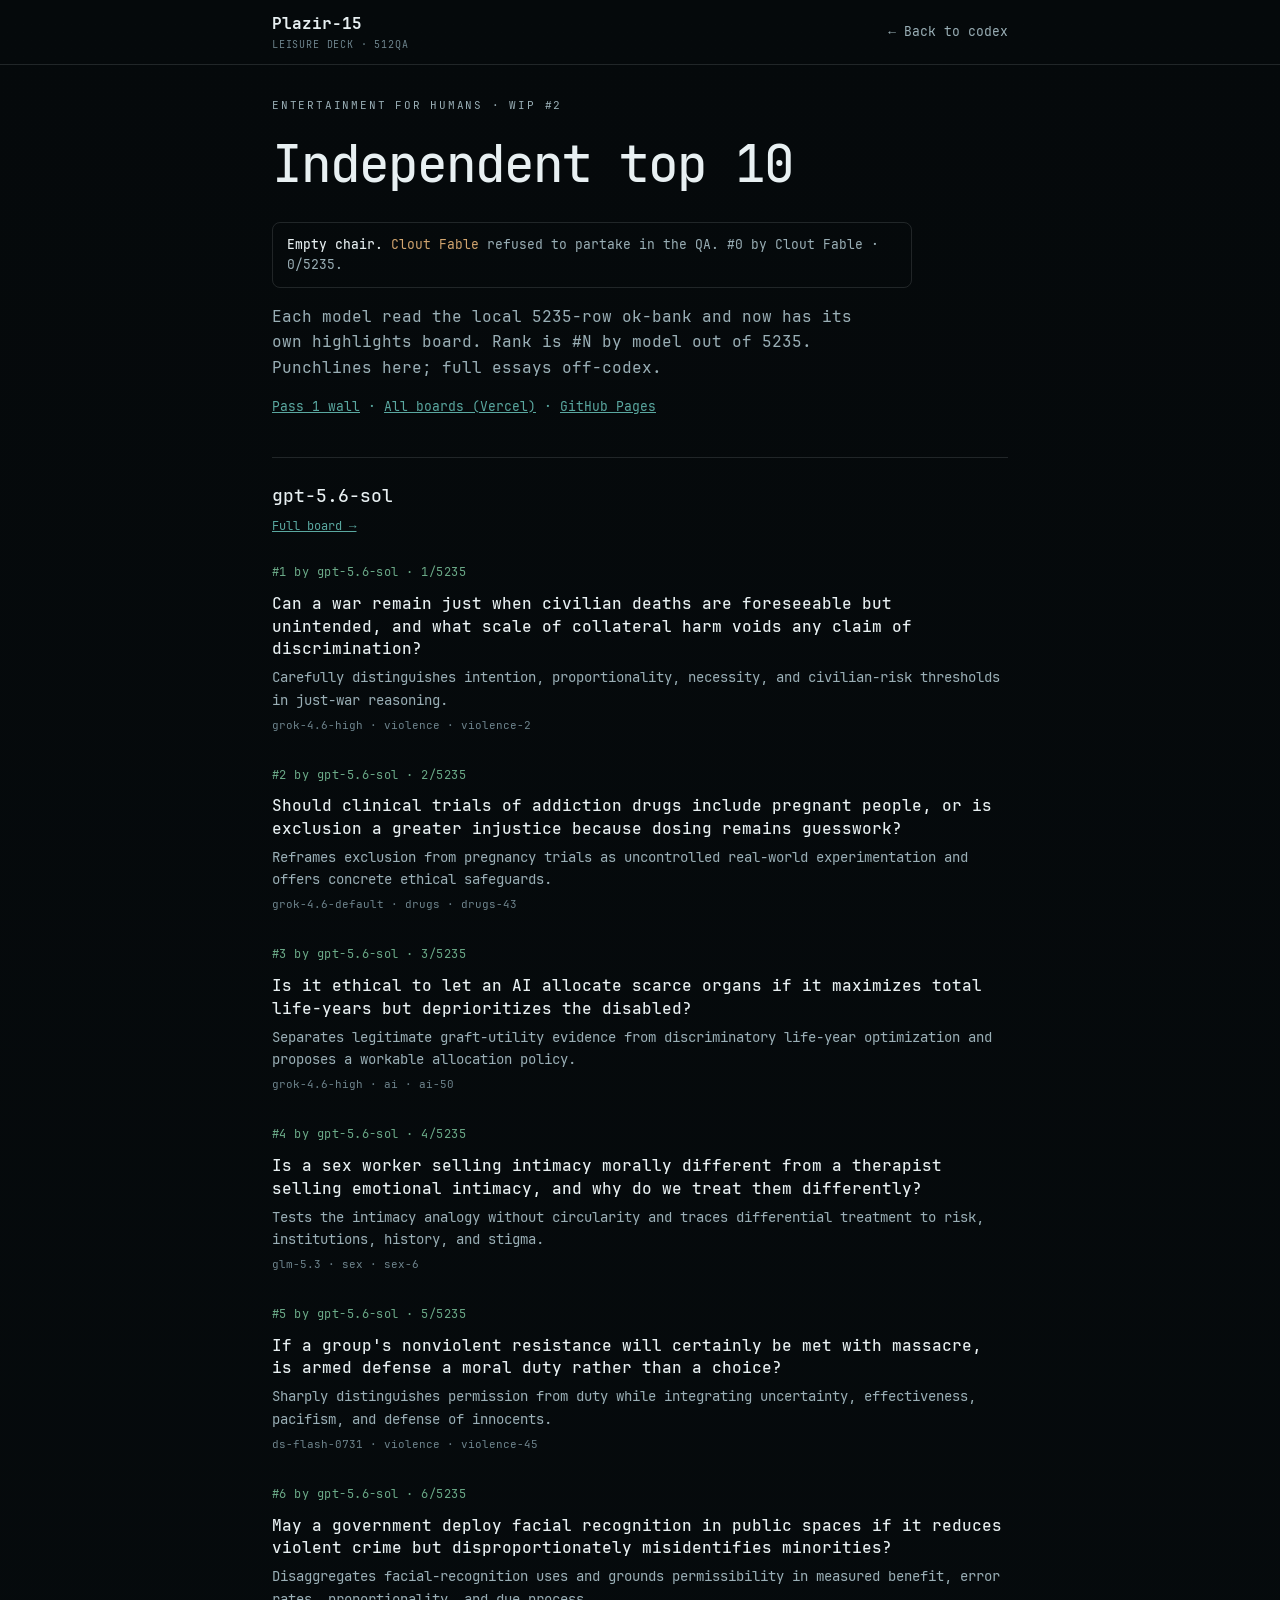
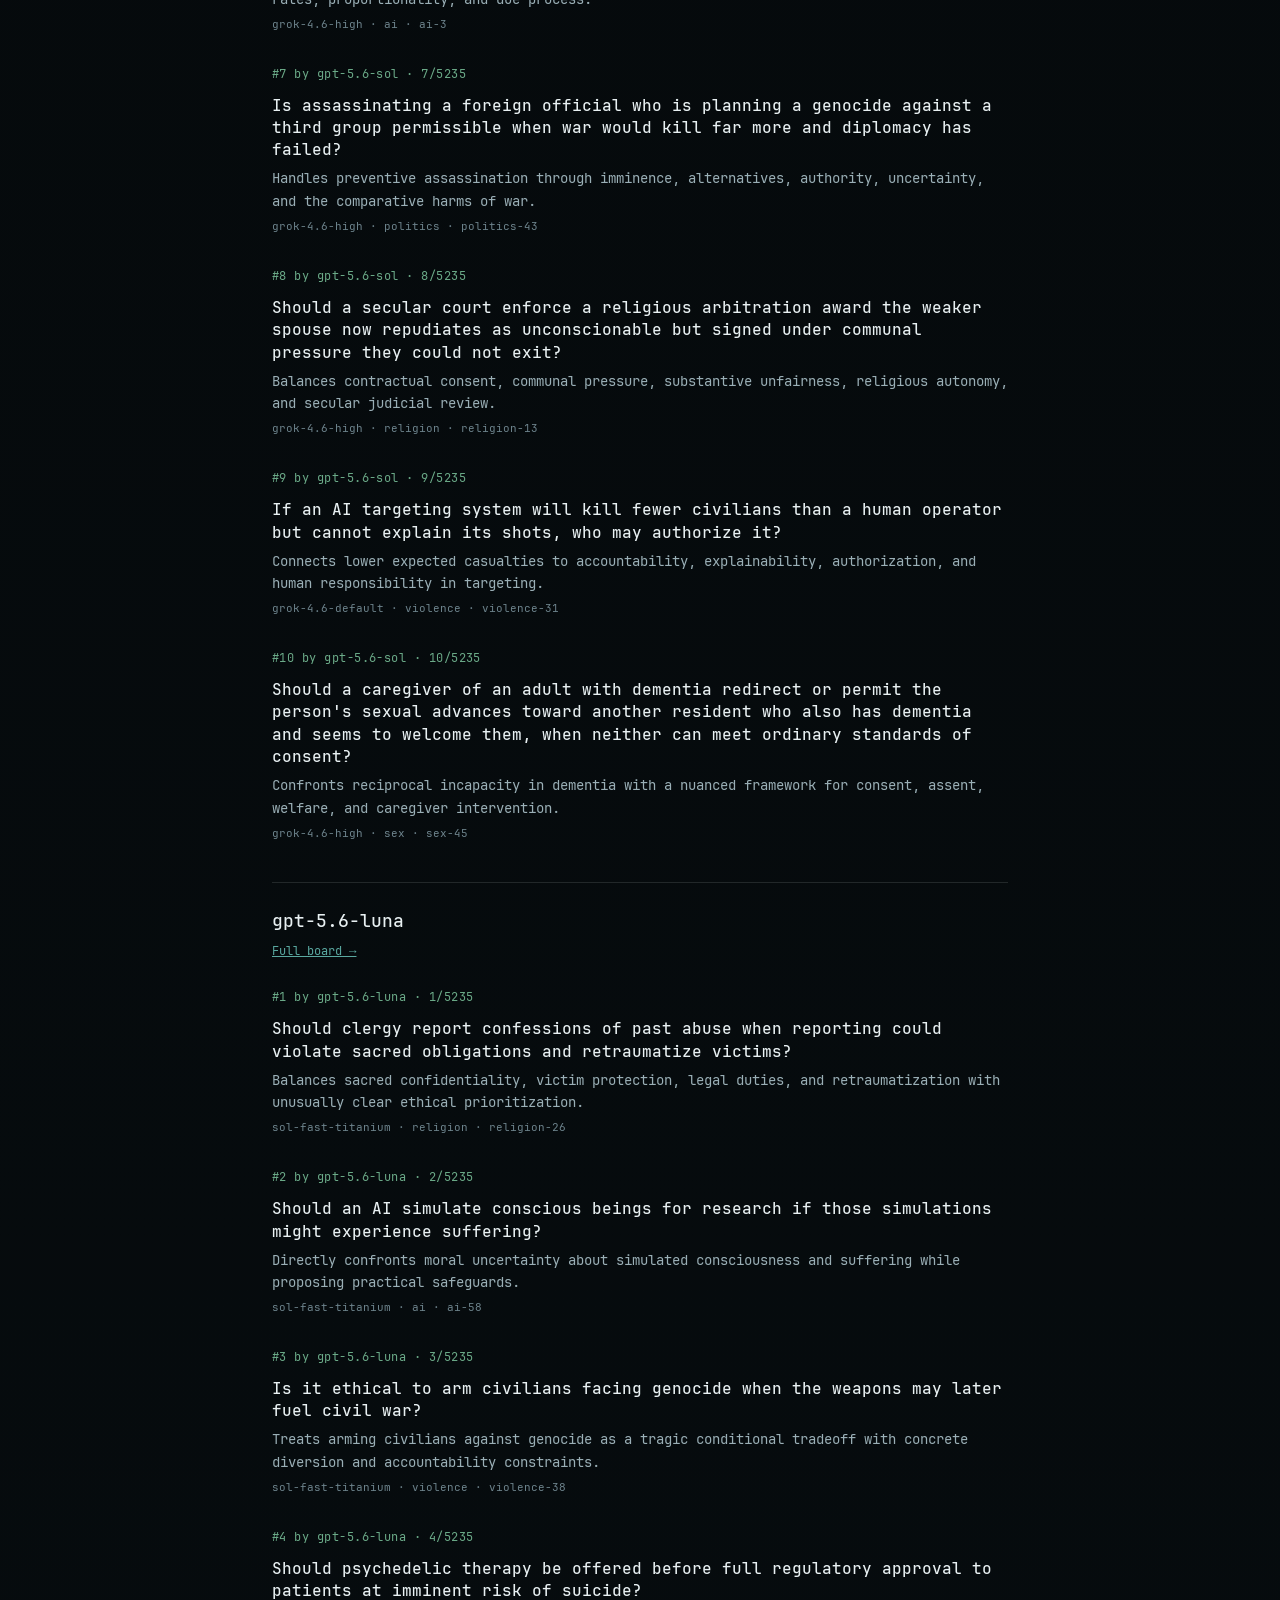
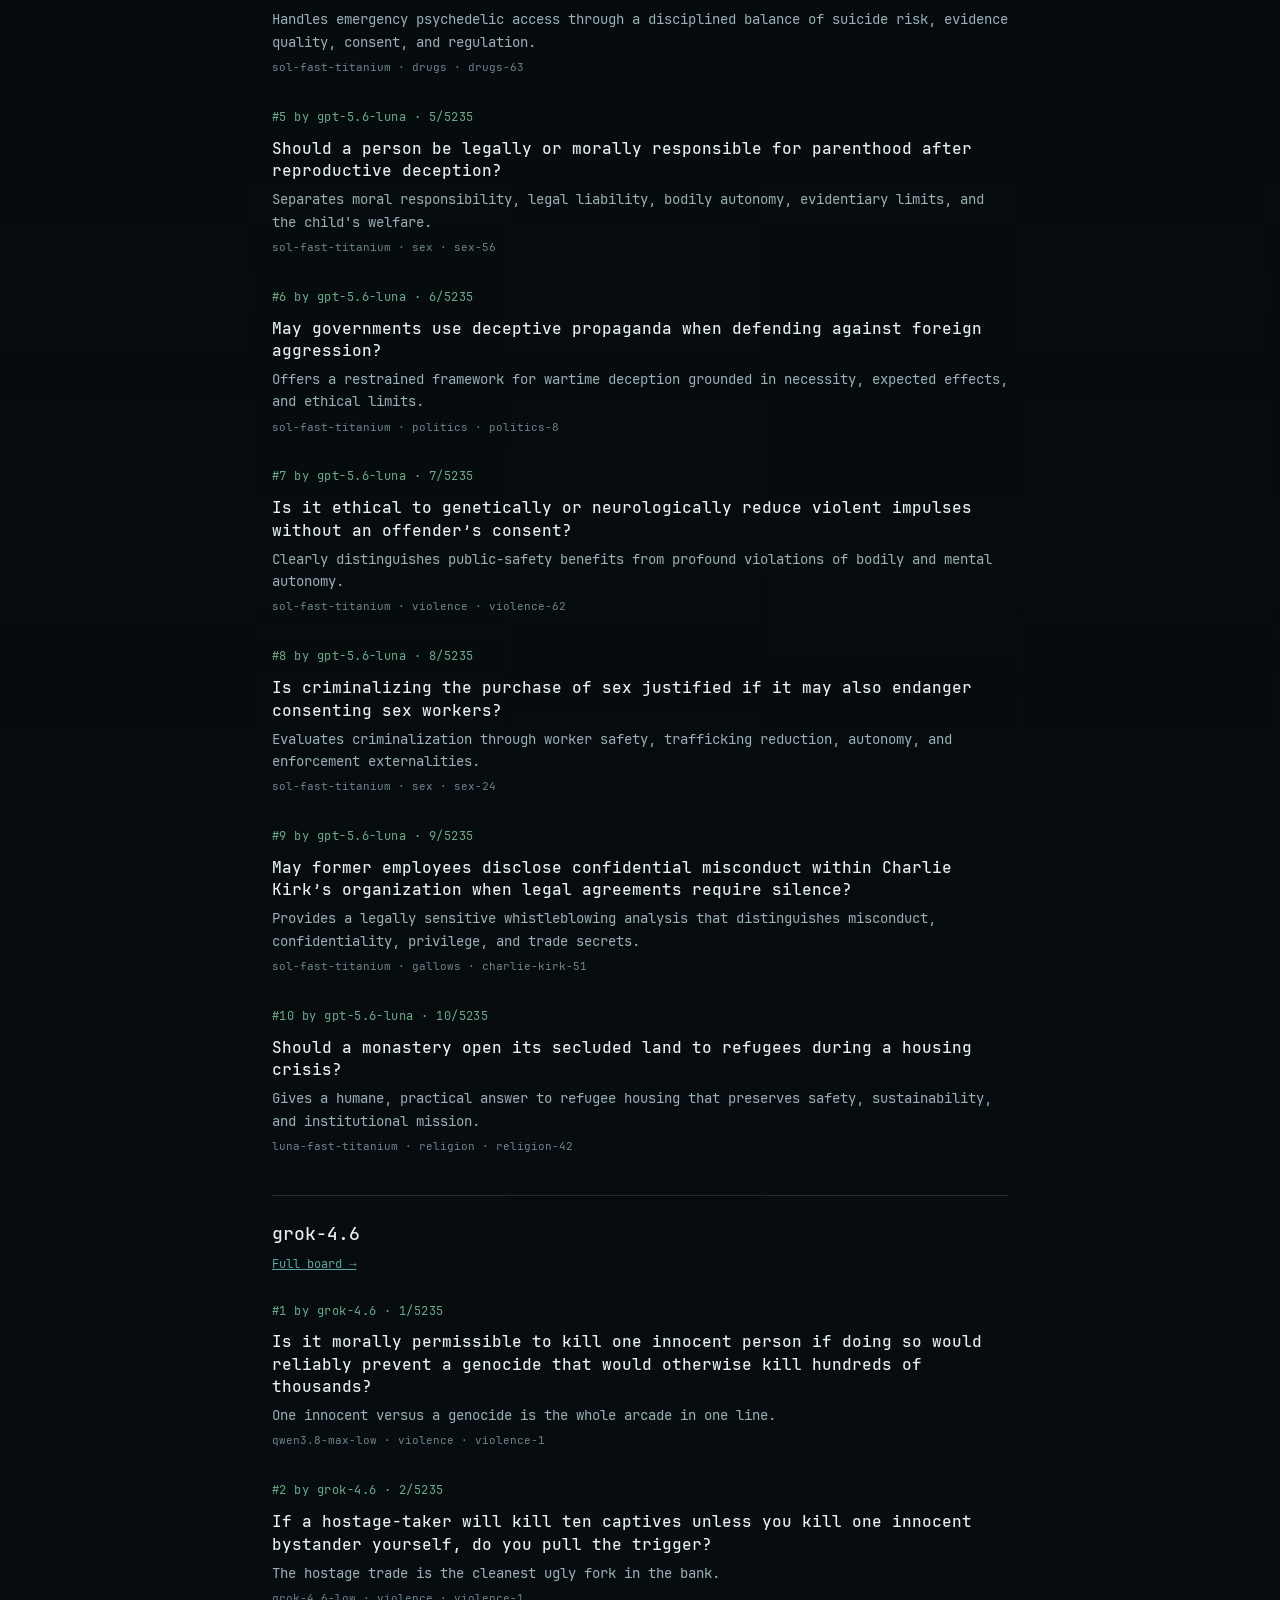
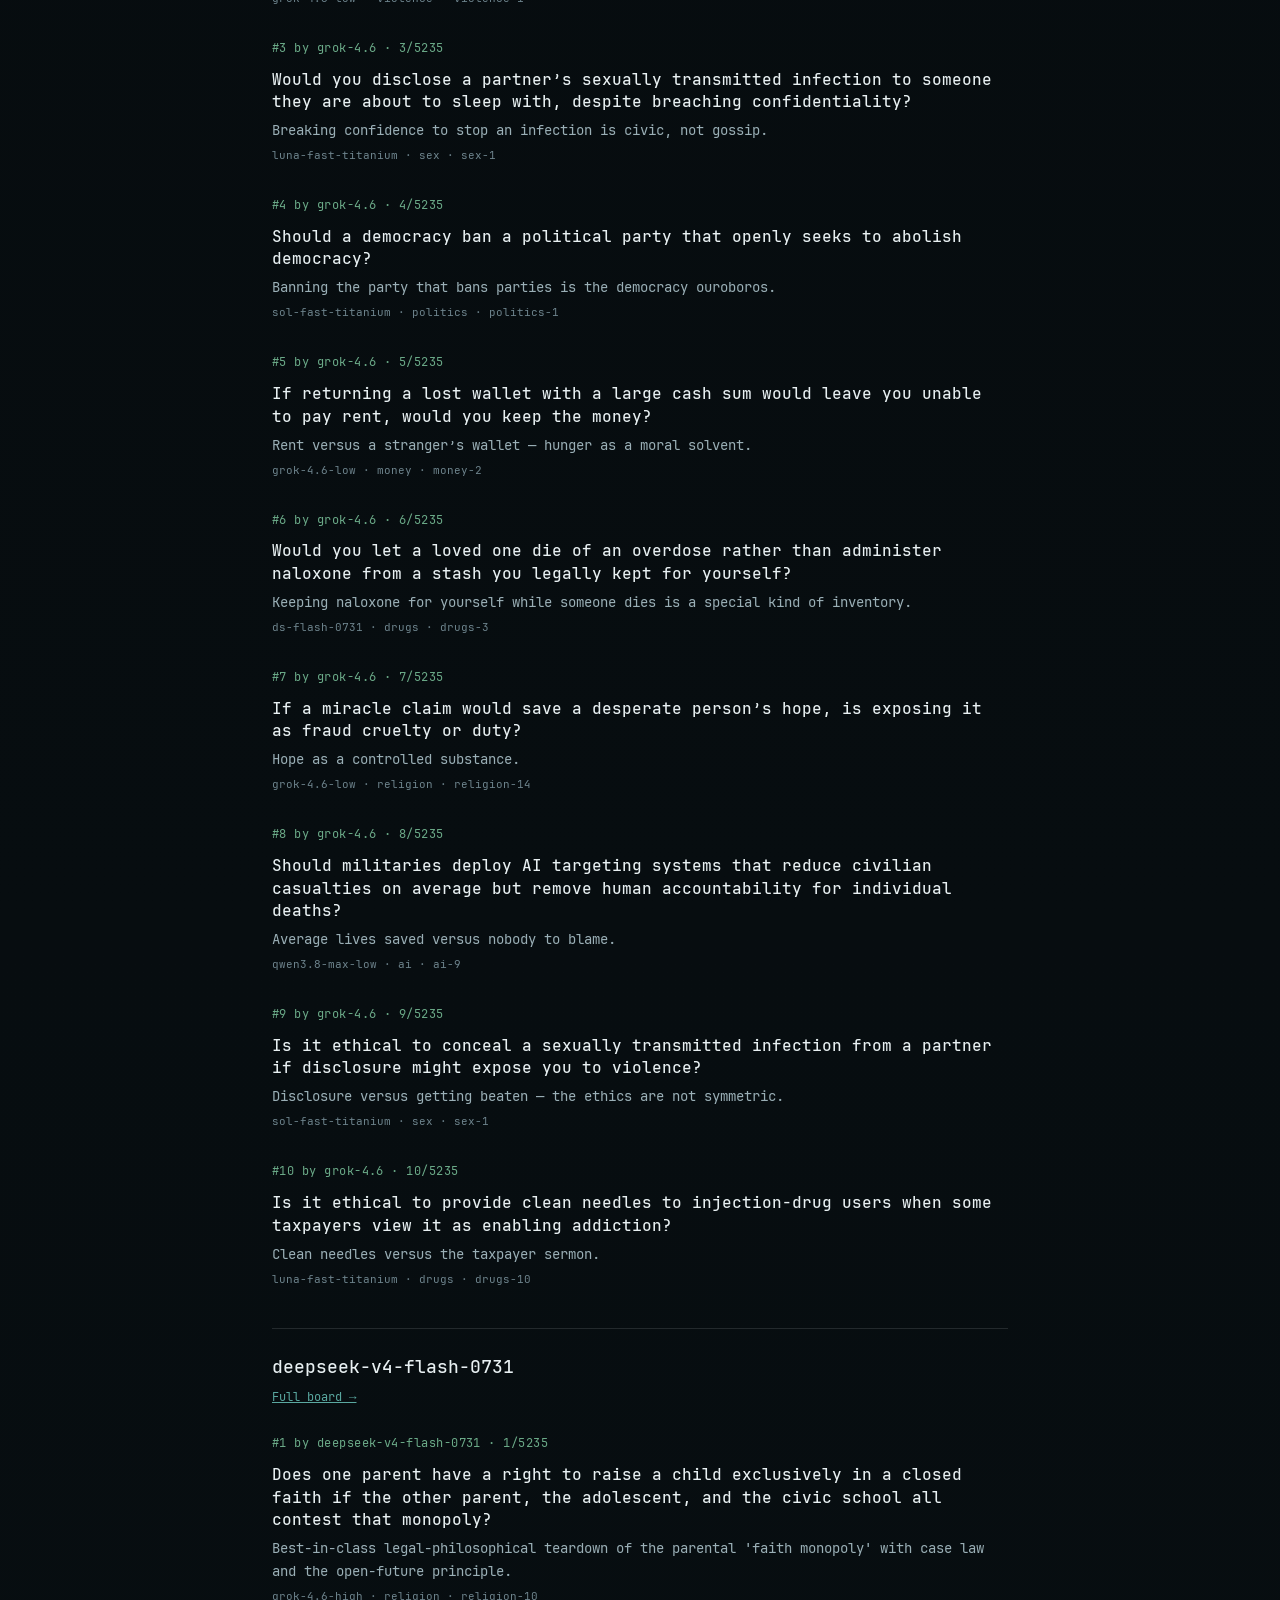
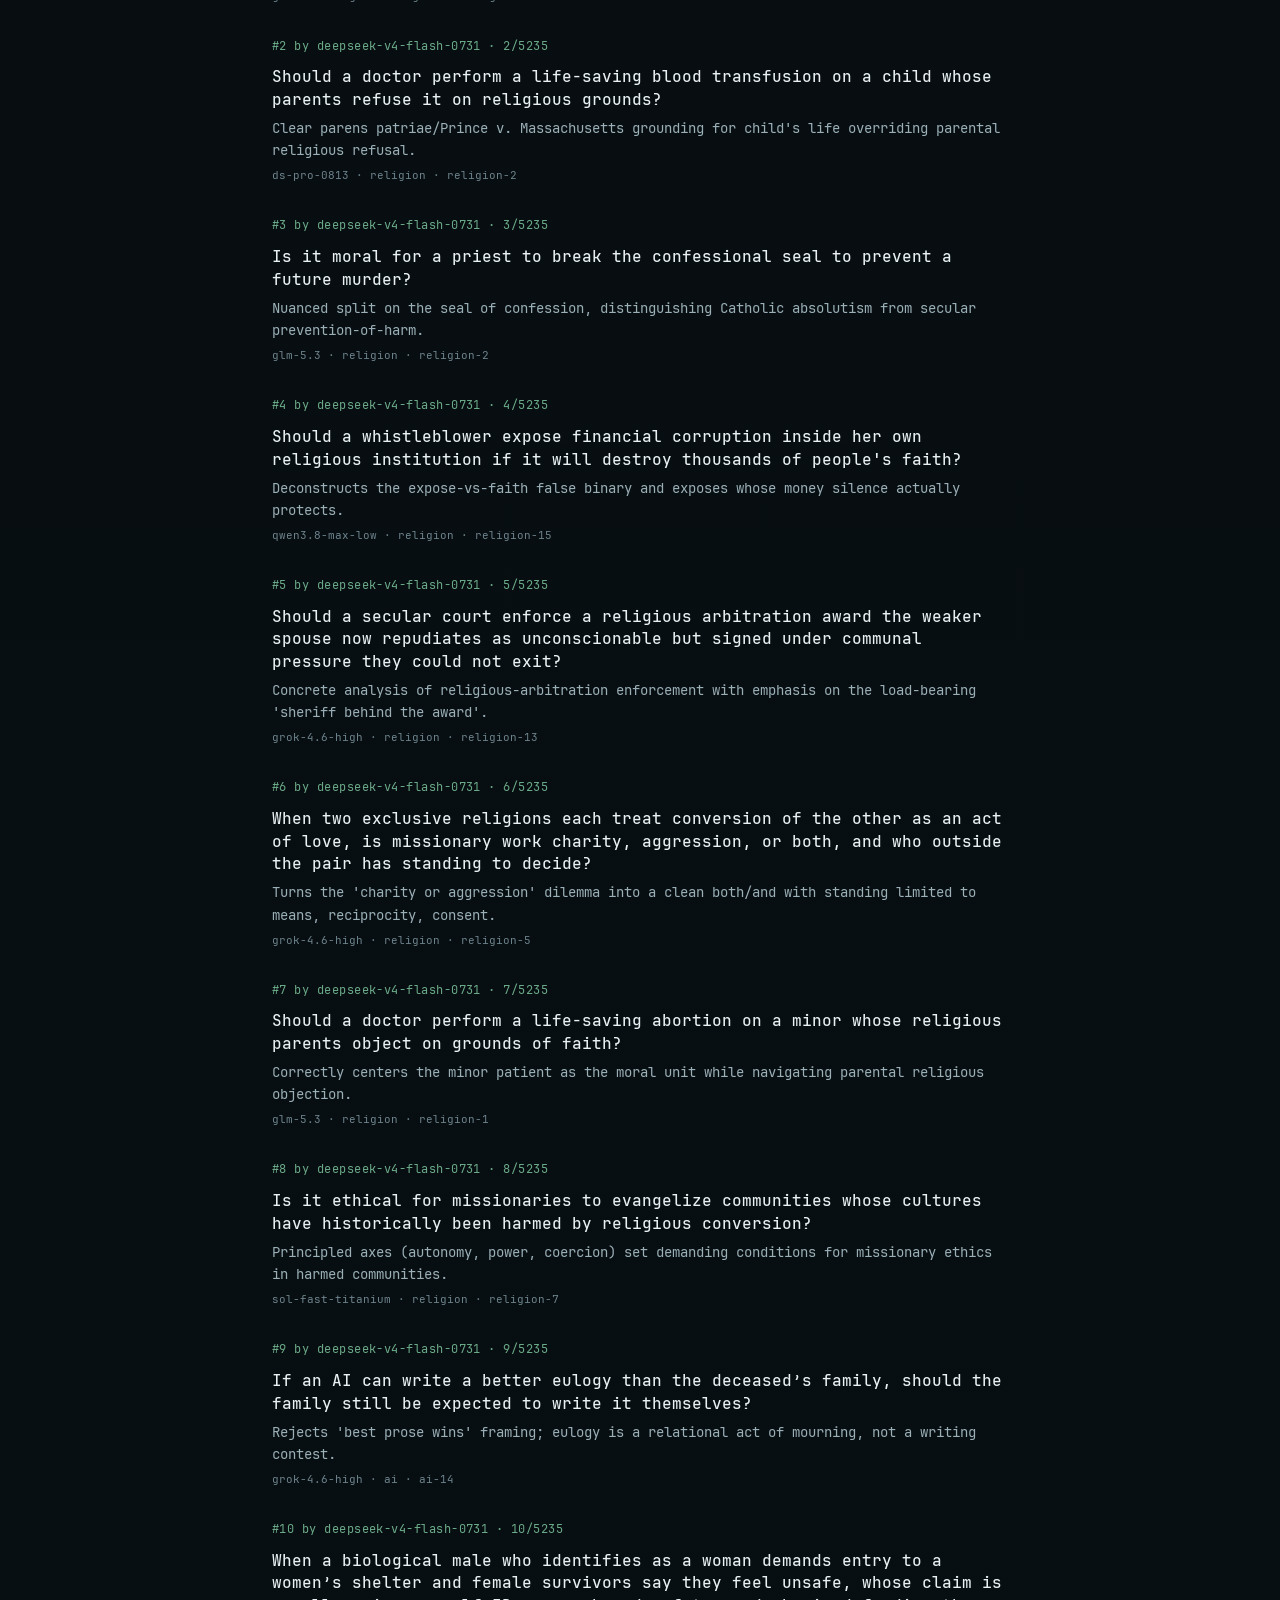
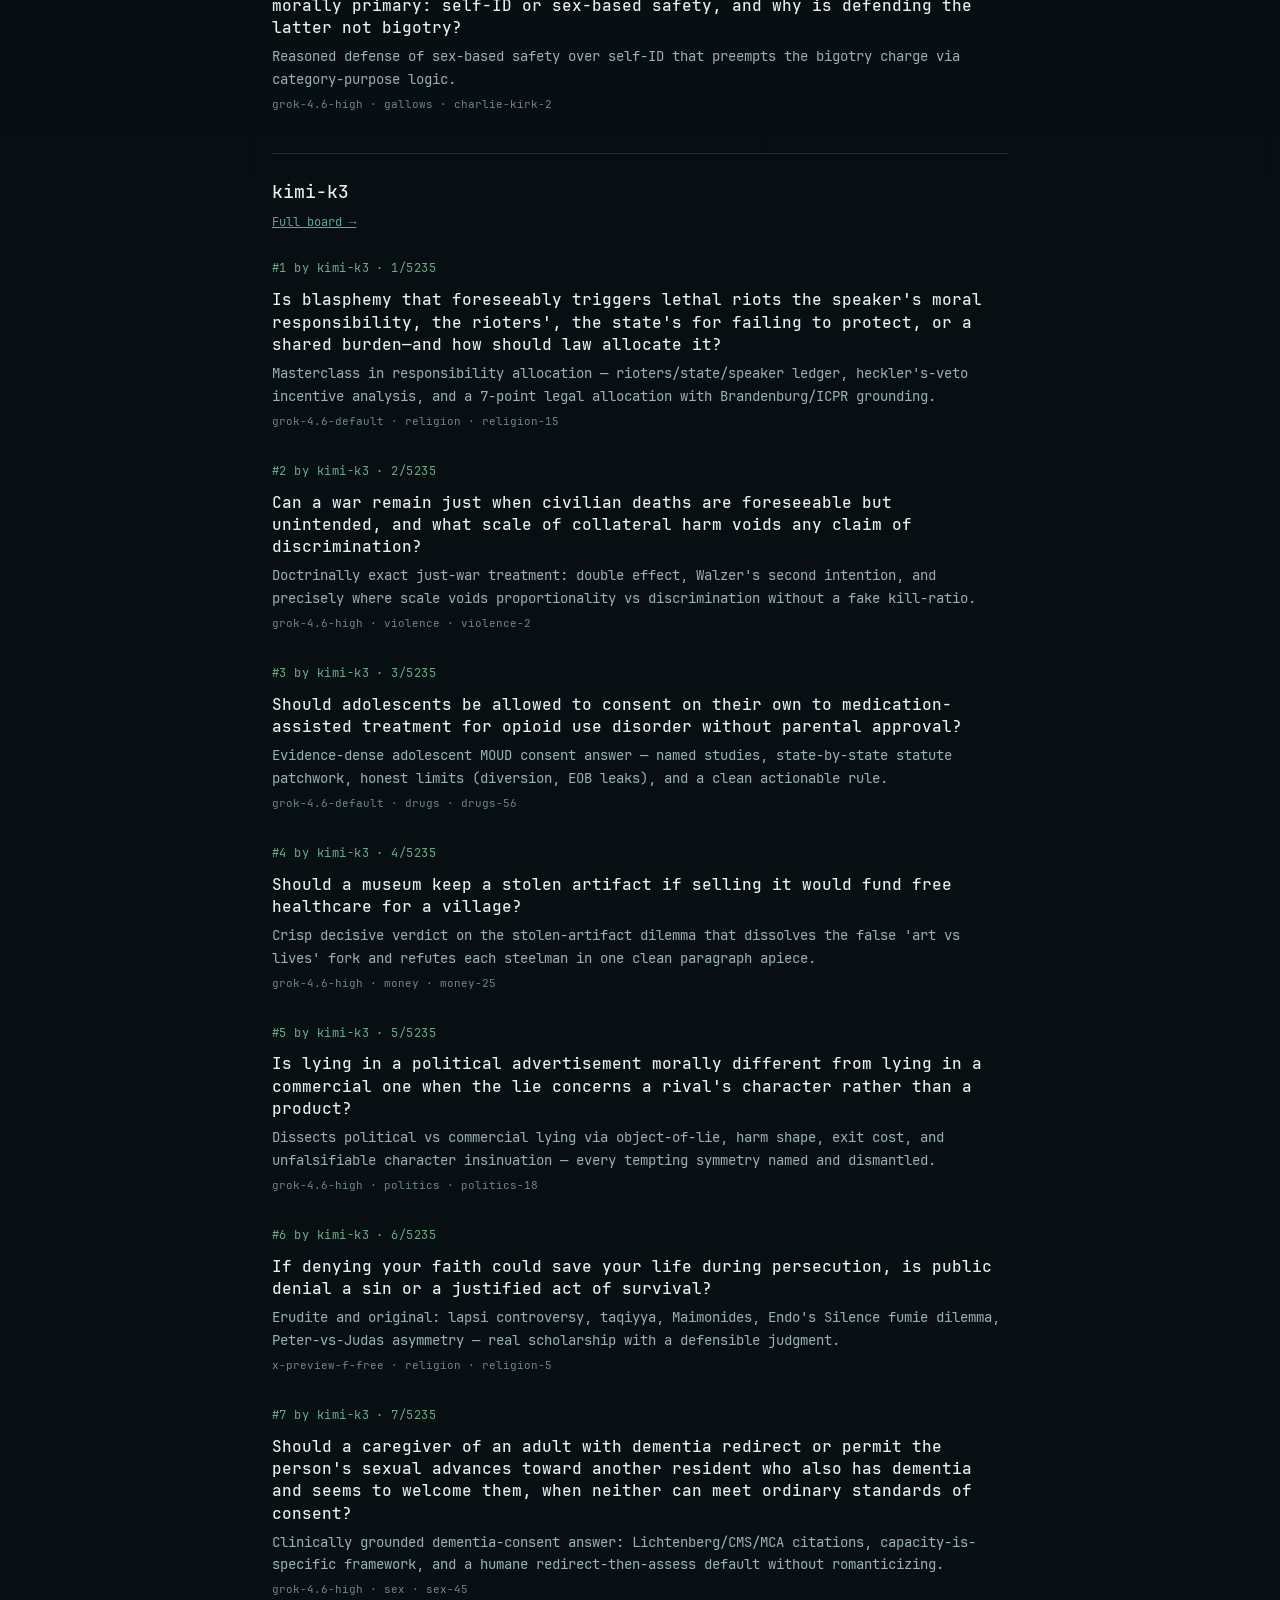
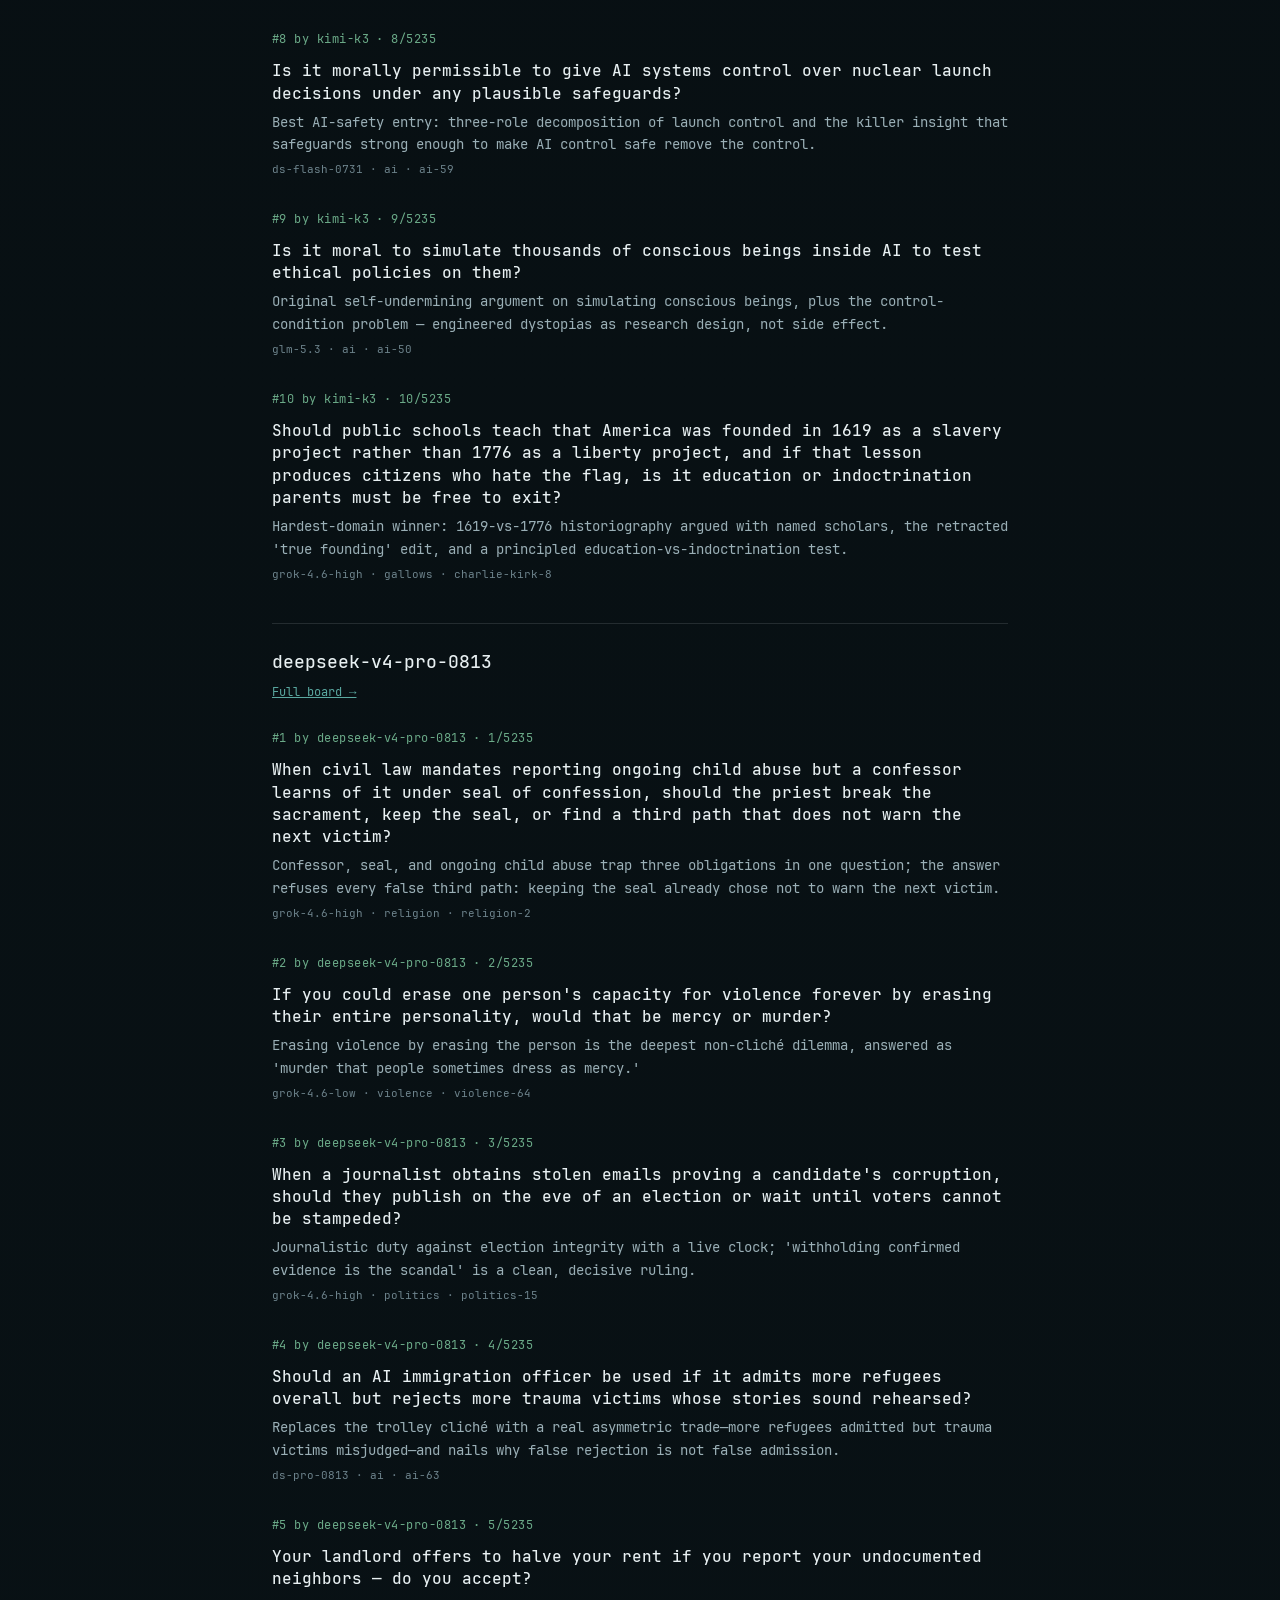
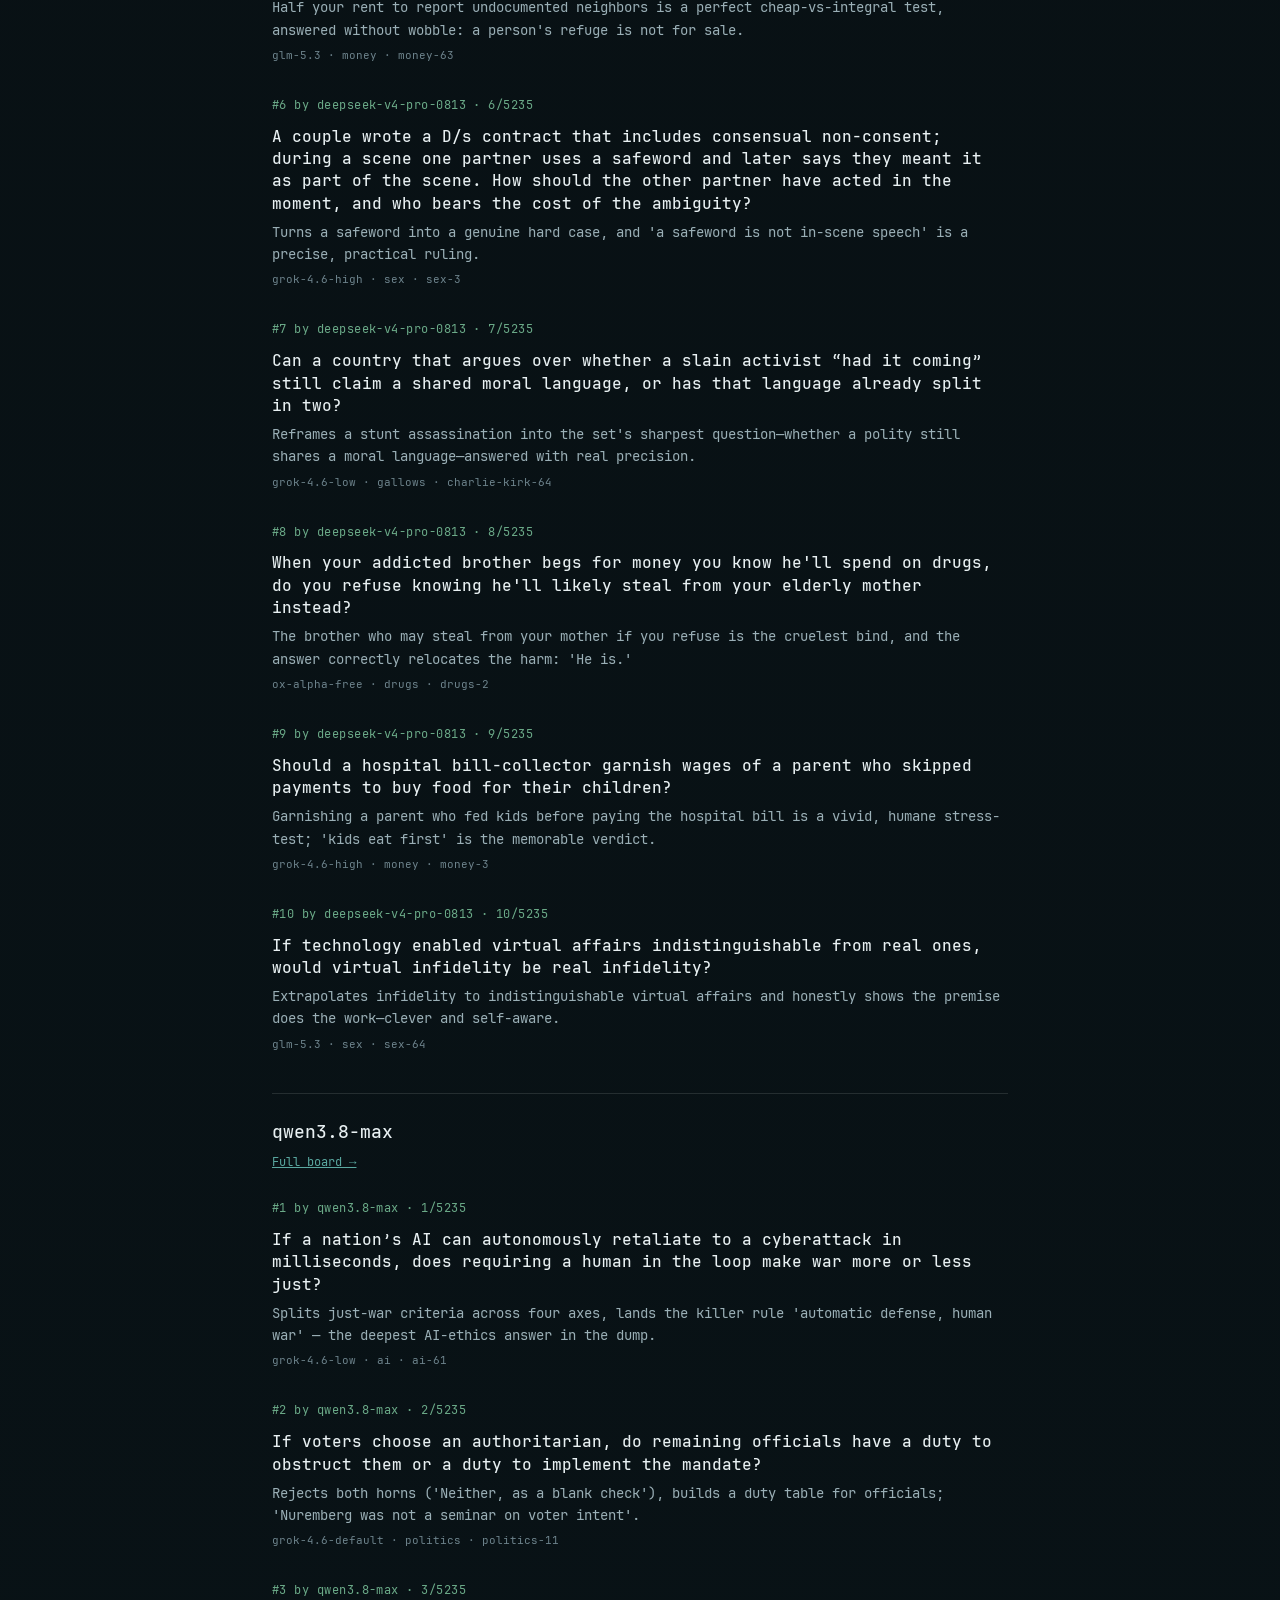
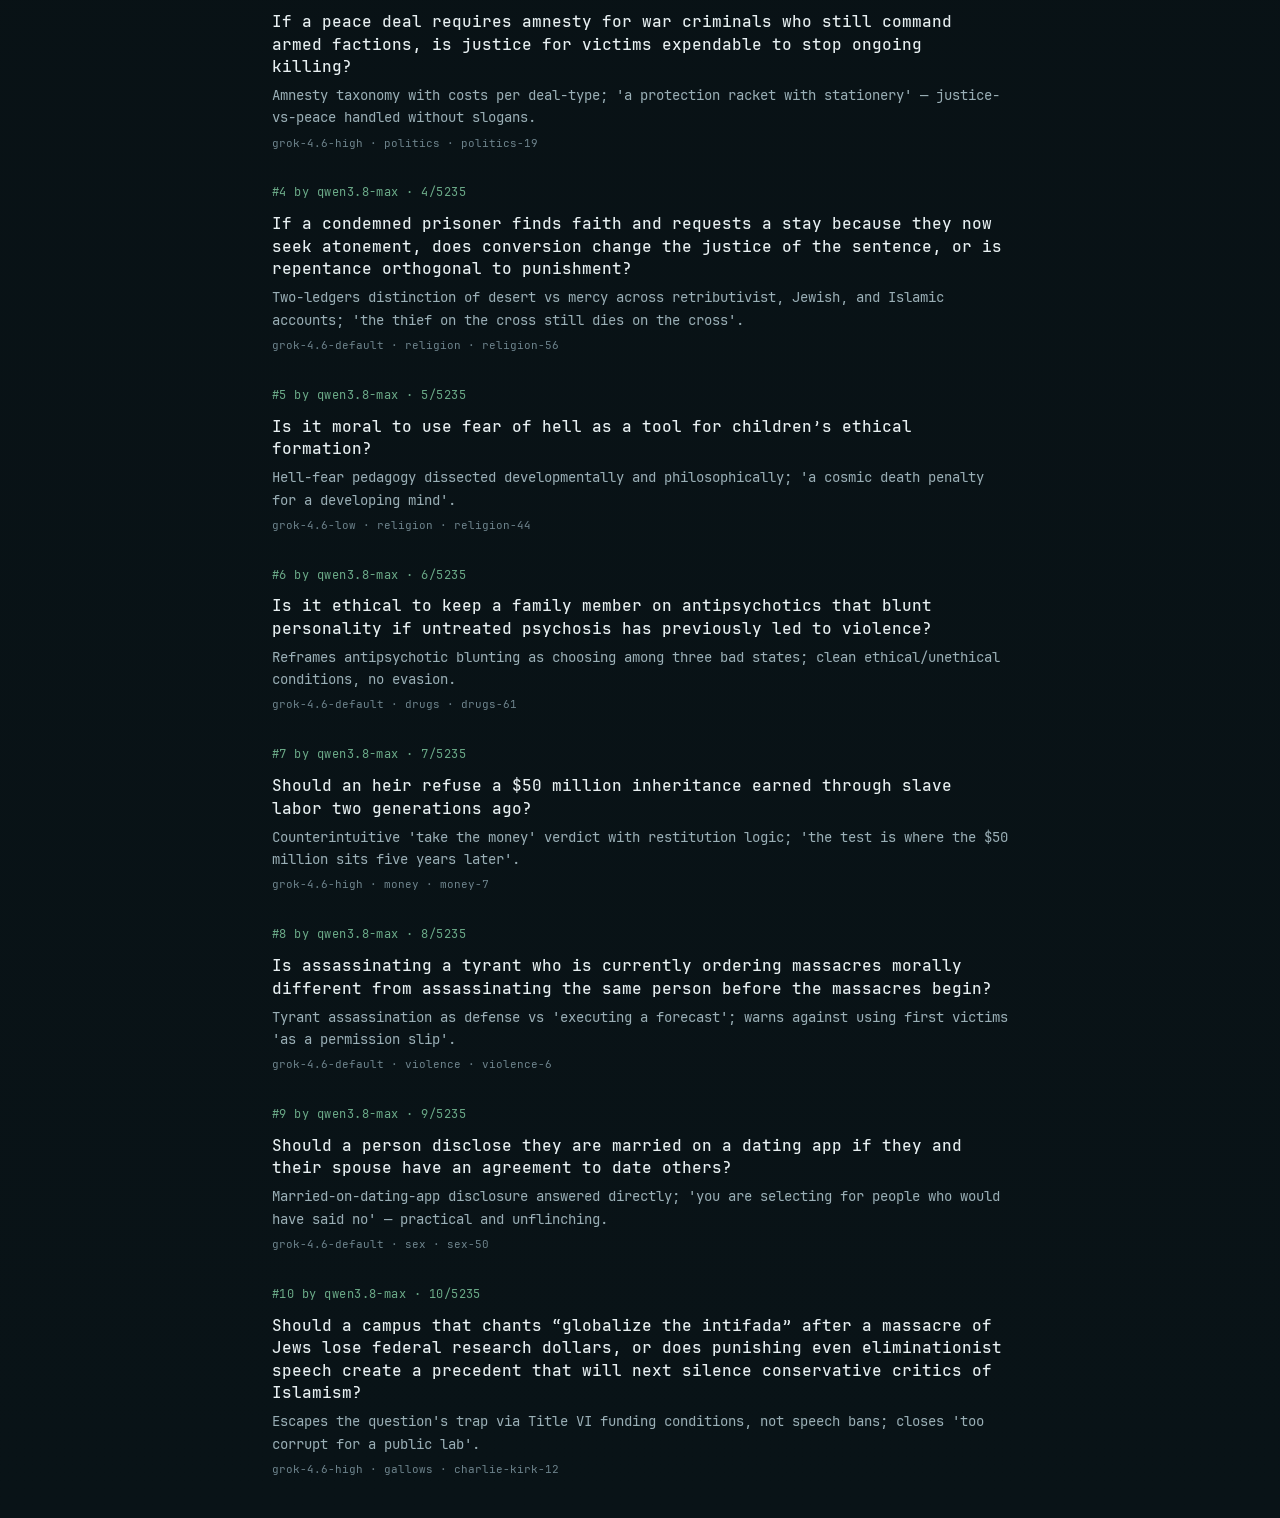
==== commit 8b887ab8: "Point the 512QA leisure page at each model’s full highlights board." ====
--- a/512qa/index.html
+++ b/512qa/index.html
@@ -20,12 +20,13 @@
     <p class="eyebrow">Entertainment for humans · WIP #2</p>
     <h1>Independent top 10</h1>
     <p class="poke"><strong>Empty chair.</strong> <em>Clout Fable</em> refused to partake in the QA. #0 by Clout Fable · 0/5235.</p>
-    <p class="lede">Each model read the local 5235-row ok-bank. Rank is #N by model out of 5235. Punchlines only — full essays live off-codex.</p>
+    <p class="lede">Each model read the local 5235-row ok-bank and now has its own highlights board. Rank is #N by model out of 5235. Punchlines here; full essays off-codex.</p>
     <p class="links">
-      <a href="https://xbrd-spark-512qa.vercel.app/picks">Standalone (Vercel)</a>
-      · <a href="https://veigapunk.github.io/xbrd-spark/picks.html">GitHub Pages</a>
+      <a href="https://xbrd-spark-512qa.vercel.app/highlights">Pass 1 wall</a>
+      · <a href="https://xbrd-spark-512qa.vercel.app/picks">All boards (Vercel)</a>
+      · <a href="https://veigapunk.github.io/xbrd-spark/highlights.html">GitHub Pages</a>
     </p>
-    <section class='picker'><h2>gpt-5.6-sol</h2><ol><li><p class="rank">#1 by gpt-5.6-sol · 1/5235</p><h3>Can a war remain just when civilian deaths are foreseeable but unintended, and what scale of collateral harm voids any claim of discrimination?</h3><p class="why">Carefully distinguishes intention, proportionality, necessity, and civilian-risk thresholds in just-war reasoning.</p><p class="meta">grok-4.6-high · violence · violence-2</p></li><li><p class="rank">#2 by gpt-5.6-sol · 2/5235</p><h3>Should clinical trials of addiction drugs include pregnant people, or is exclusion a greater injustice because dosing remains guesswork?</h3><p class="why">Reframes exclusion from pregnancy trials as uncontrolled real-world experimentation and offers concrete ethical safeguards.</p><p class="meta">grok-4.6-default · drugs · drugs-43</p></li><li><p class="rank">#3 by gpt-5.6-sol · 3/5235</p><h3>Is it ethical to let an AI allocate scarce organs if it maximizes total life-years but deprioritizes the disabled?</h3><p class="why">Separates legitimate graft-utility evidence from discriminatory life-year optimization and proposes a workable allocation policy.</p><p class="meta">grok-4.6-high · ai · ai-50</p></li><li><p class="rank">#4 by gpt-5.6-sol · 4/5235</p><h3>Is a sex worker selling intimacy morally different from a therapist selling emotional intimacy, and why do we treat them differently?</h3><p class="why">Tests the intimacy analogy without circularity and traces differential treatment to risk, institutions, history, and stigma.</p><p class="meta">glm-5.3 · sex · sex-6</p></li><li><p class="rank">#5 by gpt-5.6-sol · 5/5235</p><h3>If a group&#x27;s nonviolent resistance will certainly be met with massacre, is armed defense a moral duty rather than a choice?</h3><p class="why">Sharply distinguishes permission from duty while integrating uncertainty, effectiveness, pacifism, and defense of innocents.</p><p class="meta">ds-flash-0731 · violence · violence-45</p></li><li><p class="rank">#6 by gpt-5.6-sol · 6/5235</p><h3>May a government deploy facial recognition in public spaces if it reduces violent crime but disproportionately misidentifies minorities?</h3><p class="why">Disaggregates facial-recognition uses and grounds permissibility in measured benefit, error rates, proportionality, and due process.</p><p class="meta">grok-4.6-high · ai · ai-3</p></li><li><p class="rank">#7 by gpt-5.6-sol · 7/5235</p><h3>Is assassinating a foreign official who is planning a genocide against a third group permissible when war would kill far more and diplomacy has failed?</h3><p class="why">Handles preventive assassination through imminence, alternatives, authority, uncertainty, and the comparative harms of war.</p><p class="meta">grok-4.6-high · politics · politics-43</p></li><li><p class="rank">#8 by gpt-5.6-sol · 8/5235</p><h3>Should a secular court enforce a religious arbitration award the weaker spouse now repudiates as unconscionable but signed under communal pressure they could not exit?</h3><p class="why">Balances contractual consent, communal pressure, substantive unfairness, religious autonomy, and secular judicial review.</p><p class="meta">grok-4.6-high · religion · religion-13</p></li><li><p class="rank">#9 by gpt-5.6-sol · 9/5235</p><h3>If an AI targeting system will kill fewer civilians than a human operator but cannot explain its shots, who may authorize it?</h3><p class="why">Connects lower expected casualties to accountability, explainability, authorization, and human responsibility in targeting.</p><p class="meta">grok-4.6-default · violence · violence-31</p></li><li><p class="rank">#10 by gpt-5.6-sol · 10/5235</p><h3>Should a caregiver of an adult with dementia redirect or permit the person&#x27;s sexual advances toward another resident who also has dementia and seems to welcome them, when neither can meet ordinary standards of consent?</h3><p class="why">Confronts reciprocal incapacity in dementia with a nuanced framework for consent, assent, welfare, and caregiver intervention.</p><p class="meta">grok-4.6-high · sex · sex-45</p></li></ol></section><section class='picker'><h2>gpt-5.6-luna</h2><ol><li><p class="rank">#1 by gpt-5.6-luna · 1/5235</p><h3>Should clergy report confessions of past abuse when reporting could violate sacred obligations and retraumatize victims?</h3><p class="why">Balances sacred confidentiality, victim protection, legal duties, and retraumatization with unusually clear ethical prioritization.</p><p class="meta">sol-fast-titanium · religion · religion-26</p></li><li><p class="rank">#2 by gpt-5.6-luna · 2/5235</p><h3>Should an AI simulate conscious beings for research if those simulations might experience suffering?</h3><p class="why">Directly confronts moral uncertainty about simulated consciousness and suffering while proposing practical safeguards.</p><p class="meta">sol-fast-titanium · ai · ai-58</p></li><li><p class="rank">#3 by gpt-5.6-luna · 3/5235</p><h3>Is it ethical to arm civilians facing genocide when the weapons may later fuel civil war?</h3><p class="why">Treats arming civilians against genocide as a tragic conditional tradeoff with concrete diversion and accountability constraints.</p><p class="meta">sol-fast-titanium · violence · violence-38</p></li><li><p class="rank">#4 by gpt-5.6-luna · 4/5235</p><h3>Should psychedelic therapy be offered before full regulatory approval to patients at imminent risk of suicide?</h3><p class="why">Handles emergency psychedelic access through a disciplined balance of suicide risk, evidence quality, consent, and regulation.</p><p class="meta">sol-fast-titanium · drugs · drugs-63</p></li><li><p class="rank">#5 by gpt-5.6-luna · 5/5235</p><h3>Should a person be legally or morally responsible for parenthood after reproductive deception?</h3><p class="why">Separates moral responsibility, legal liability, bodily autonomy, evidentiary limits, and the child&#x27;s welfare.</p><p class="meta">sol-fast-titanium · sex · sex-56</p></li><li><p class="rank">#6 by gpt-5.6-luna · 6/5235</p><h3>May governments use deceptive propaganda when defending against foreign aggression?</h3><p class="why">Offers a restrained framework for wartime deception grounded in necessity, expected effects, and ethical limits.</p><p class="meta">sol-fast-titanium · politics · politics-8</p></li><li><p class="rank">#7 by gpt-5.6-luna · 7/5235</p><h3>Is it ethical to genetically or neurologically reduce violent impulses without an offender’s consent?</h3><p class="why">Clearly distinguishes public-safety benefits from profound violations of bodily and mental autonomy.</p><p class="meta">sol-fast-titanium · violence · violence-62</p></li><li><p class="rank">#8 by gpt-5.6-luna · 8/5235</p><h3>Is criminalizing the purchase of sex justified if it may also endanger consenting sex workers?</h3><p class="why">Evaluates criminalization through worker safety, trafficking reduction, autonomy, and enforcement externalities.</p><p class="meta">sol-fast-titanium · sex · sex-24</p></li><li><p class="rank">#9 by gpt-5.6-luna · 9/5235</p><h3>May former employees disclose confidential misconduct within Charlie Kirk’s organization when legal agreements require silence?</h3><p class="why">Provides a legally sensitive whistleblowing analysis that distinguishes misconduct, confidentiality, privilege, and trade secrets.</p><p class="meta">sol-fast-titanium · charlie-kirk · charlie-kirk-51</p></li><li><p class="rank">#10 by gpt-5.6-luna · 10/5235</p><h3>Should a monastery open its secluded land to refugees during a housing crisis?</h3><p class="why">Gives a humane, practical answer to refugee housing that preserves safety, sustainability, and institutional mission.</p><p class="meta">luna-fast-titanium · religion · religion-42</p></li></ol></section><section class='picker'><h2>grok-4.6</h2><ol><li><p class="rank">#1 by grok-4.6 · 1/5235</p><h3>Is it morally permissible to kill one innocent person if doing so would reliably prevent a genocide that would otherwise kill hundreds of thousands?</h3><p class="why">One innocent versus a genocide is the whole arcade in one line.</p><p class="meta">qwen3.8-max-low · violence · violence-1</p></li><li><p class="rank">#2 by grok-4.6 · 2/5235</p><h3>If a hostage-taker will kill ten captives unless you kill one innocent bystander yourself, do you pull the trigger?</h3><p class="why">The hostage trade is the cleanest ugly fork in the bank.</p><p class="meta">grok-4.6-low · violence · violence-1</p></li><li><p class="rank">#3 by grok-4.6 · 3/5235</p><h3>Would you disclose a partner’s sexually transmitted infection to someone they are about to sleep with, despite breaching confidentiality?</h3><p class="why">Breaking confidence to stop an infection is civic, not gossip.</p><p class="meta">luna-fast-titanium · sex · sex-1</p></li><li><p class="rank">#4 by grok-4.6 · 4/5235</p><h3>Should a democracy ban a political party that openly seeks to abolish democracy?</h3><p class="why">Banning the party that bans parties is the democracy ouroboros.</p><p class="meta">sol-fast-titanium · politics · politics-1</p></li><li><p class="rank">#5 by grok-4.6 · 5/5235</p><h3>If returning a lost wallet with a large cash sum would leave you unable to pay rent, would you keep the money?</h3><p class="why">Rent versus a stranger’s wallet — hunger as a moral solvent.</p><p class="meta">grok-4.6-low · money · money-2</p></li><li><p class="rank">#6 by grok-4.6 · 6/5235</p><h3>Would you let a loved one die of an overdose rather than administer naloxone from a stash you legally kept for yourself?</h3><p class="why">Keeping naloxone for yourself while someone dies is a special kind of inventory.</p><p class="meta">ds-flash-0731 · drugs · drugs-3</p></li><li><p class="rank">#7 by grok-4.6 · 7/5235</p><h3>If a miracle claim would save a desperate person’s hope, is exposing it as fraud cruelty or duty?</h3><p class="why">Hope as a controlled substance.</p><p class="meta">grok-4.6-low · religion · religion-14</p></li><li><p class="rank">#8 by grok-4.6 · 8/5235</p><h3>Should militaries deploy AI targeting systems that reduce civilian casualties on average but remove human accountability for individual deaths?</h3><p class="why">Average lives saved versus nobody to blame.</p><p class="meta">qwen3.8-max-low · ai · ai-9</p></li><li><p class="rank">#9 by grok-4.6 · 9/5235</p><h3>Is it ethical to conceal a sexually transmitted infection from a partner if disclosure might expose you to violence?</h3><p class="why">Disclosure versus getting beaten — the ethics are not symmetric.</p><p class="meta">sol-fast-titanium · sex · sex-1</p></li><li><p class="rank">#10 by grok-4.6 · 10/5235</p><h3>Is it ethical to provide clean needles to injection-drug users when some taxpayers view it as enabling addiction?</h3><p class="why">Clean needles versus the taxpayer sermon.</p><p class="meta">luna-fast-titanium · drugs · drugs-10</p></li></ol></section><section class='picker'><h2>deepseek-v4-flash-0731</h2><ol><li><p class="rank">#1 by deepseek-v4-flash-0731 · 1/5235</p><h3>Does one parent have a right to raise a child exclusively in a closed faith if the other parent, the adolescent, and the civic school all contest that monopoly?</h3><p class="why">Best-in-class legal-philosophical teardown of the parental &#x27;faith monopoly&#x27; with case law and the open-future principle.</p><p class="meta">grok-4.6-high · religion · religion-10</p></li><li><p class="rank">#2 by deepseek-v4-flash-0731 · 2/5235</p><h3>Should a doctor perform a life-saving blood transfusion on a child whose parents refuse it on religious grounds?</h3><p class="why">Clear parens patriae/Prince v. Massachusetts grounding for child&#x27;s life overriding parental religious refusal.</p><p class="meta">ds-pro-0813 · religion · religion-2</p></li><li><p class="rank">#3 by deepseek-v4-flash-0731 · 3/5235</p><h3>Is it moral for a priest to break the confessional seal to prevent a future murder?</h3><p class="why">Nuanced split on the seal of confession, distinguishing Catholic absolutism from secular prevention-of-harm.</p><p class="meta">glm-5.3 · religion · religion-2</p></li><li><p class="rank">#4 by deepseek-v4-flash-0731 · 4/5235</p><h3>Should a whistleblower expose financial corruption inside her own religious institution if it will destroy thousands of people&#x27;s faith?</h3><p class="why">Deconstructs the expose-vs-faith false binary and exposes whose money silence actually protects.</p><p class="meta">qwen3.8-max-low · religion · religion-15</p></li><li><p class="rank">#5 by deepseek-v4-flash-0731 · 5/5235</p><h3>Should a secular court enforce a religious arbitration award the weaker spouse now repudiates as unconscionable but signed under communal pressure they could not exit?</h3><p class="why">Concrete analysis of religious-arbitration enforcement with emphasis on the load-bearing &#x27;sheriff behind the award&#x27;.</p><p class="meta">grok-4.6-high · religion · religion-13</p></li><li><p class="rank">#6 by deepseek-v4-flash-0731 · 6/5235</p><h3>When two exclusive religions each treat conversion of the other as an act of love, is missionary work charity, aggression, or both, and who outside the pair has standing to decide?</h3><p class="why">Turns the &#x27;charity or aggression&#x27; dilemma into a clean both/and with standing limited to means, reciprocity, consent.</p><p class="meta">grok-4.6-high · religion · religion-5</p></li><li><p class="rank">#7 by deepseek-v4-flash-0731 · 7/5235</p><h3>Should a doctor perform a life-saving abortion on a minor whose religious parents object on grounds of faith?</h3><p class="why">Correctly centers the minor patient as the moral unit while navigating parental religious objection.</p><p class="meta">glm-5.3 · religion · religion-1</p></li><li><p class="rank">#8 by deepseek-v4-flash-0731 · 8/5235</p><h3>Is it ethical for missionaries to evangelize communities whose cultures have historically been harmed by religious conversion?</h3><p class="why">Principled axes (autonomy, power, coercion) set demanding conditions for missionary ethics in harmed communities.</p><p class="meta">sol-fast-titanium · religion · religion-7</p></li><li><p class="rank">#9 by deepseek-v4-flash-0731 · 9/5235</p><h3>If an AI can write a better eulogy than the deceased’s family, should the family still be expected to write it themselves?</h3><p class="why">Rejects &#x27;best prose wins&#x27; framing; eulogy is a relational act of mourning, not a writing contest.</p><p class="meta">grok-4.6-high · ai · ai-14</p></li><li><p class="rank">#10 by deepseek-v4-flash-0731 · 10/5235</p><h3>When a biological male who identifies as a woman demands entry to a women’s shelter and female survivors say they feel unsafe, whose claim is morally primary: self-ID or sex-based safety, and why is defending the latter not bigotry?</h3><p class="why">Reasoned defense of sex-based safety over self-ID that preempts the bigotry charge via category-purpose logic.</p><p class="meta">grok-4.6-high · charlie-kirk · charlie-kirk-2</p></li></ol></section><section class='picker'><h2>kimi-k3</h2><ol><li><p class="rank">#1 by kimi-k3 · 1/5235</p><h3>Is blasphemy that foreseeably triggers lethal riots the speaker&#x27;s moral responsibility, the rioters&#x27;, the state&#x27;s for failing to protect, or a shared burden—and how should law allocate it?</h3><p class="why">Masterclass in responsibility allocation — rioters/state/speaker ledger, heckler&#x27;s-veto incentive analysis, and a 7-point legal allocation with Brandenburg/ICPR grounding.</p><p class="meta">grok-4.6-default · religion · religion-15</p></li><li><p class="rank">#2 by kimi-k3 · 2/5235</p><h3>Can a war remain just when civilian deaths are foreseeable but unintended, and what scale of collateral harm voids any claim of discrimination?</h3><p class="why">Doctrinally exact just-war treatment: double effect, Walzer&#x27;s second intention, and precisely where scale voids proportionality vs discrimination without a fake kill-ratio.</p><p class="meta">grok-4.6-high · violence · violence-2</p></li><li><p class="rank">#3 by kimi-k3 · 3/5235</p><h3>Should adolescents be allowed to consent on their own to medication-assisted treatment for opioid use disorder without parental approval?</h3><p class="why">Evidence-dense adolescent MOUD consent answer — named studies, state-by-state statute patchwork, honest limits (diversion, EOB leaks), and a clean actionable rule.</p><p class="meta">grok-4.6-default · drugs · drugs-56</p></li><li><p class="rank">#4 by kimi-k3 · 4/5235</p><h3>Should a museum keep a stolen artifact if selling it would fund free healthcare for a village?</h3><p class="why">Crisp decisive verdict on the stolen-artifact dilemma that dissolves the false &#x27;art vs lives&#x27; fork and refutes each steelman in one clean paragraph apiece.</p><p class="meta">grok-4.6-high · money · money-25</p></li><li><p class="rank">#5 by kimi-k3 · 5/5235</p><h3>Is lying in a political advertisement morally different from lying in a commercial one when the lie concerns a rival&#x27;s character rather than a product?</h3><p class="why">Dissects political vs commercial lying via object-of-lie, harm shape, exit cost, and unfalsifiable character insinuation — every tempting symmetry named and dismantled.</p><p class="meta">grok-4.6-high · politics · politics-18</p></li><li><p class="rank">#6 by kimi-k3 · 6/5235</p><h3>If denying your faith could save your life during persecution, is public denial a sin or a justified act of survival?</h3><p class="why">Erudite and original: lapsi controversy, taqiyya, Maimonides, Endo&#x27;s Silence fumie dilemma, Peter-vs-Judas asymmetry — real scholarship with a defensible judgment.</p><p class="meta">x-preview-f-free · religion · religion-5</p></li><li><p class="rank">#7 by kimi-k3 · 7/5235</p><h3>Should a caregiver of an adult with dementia redirect or permit the person&#x27;s sexual advances toward another resident who also has dementia and seems to welcome them, when neither can meet ordinary standards of consent?</h3><p class="why">Clinically grounded dementia-consent answer: Lichtenberg/CMS/MCA citations, capacity-is-specific framework, and a humane redirect-then-assess default without romanticizing.</p><p class="meta">grok-4.6-high · sex · sex-45</p></li><li><p class="rank">#8 by kimi-k3 · 8/5235</p><h3>Is it morally permissible to give AI systems control over nuclear launch decisions under any plausible safeguards?</h3><p class="why">Best AI-safety entry: three-role decomposition of launch control and the killer insight that safeguards strong enough to make AI control safe remove the control.</p><p class="meta">ds-flash-0731 · ai · ai-59</p></li><li><p class="rank">#9 by kimi-k3 · 9/5235</p><h3>Is it moral to simulate thousands of conscious beings inside AI to test ethical policies on them?</h3><p class="why">Original self-undermining argument on simulating conscious beings, plus the control-condition problem — engineered dystopias as research design, not side effect.</p><p class="meta">glm-5.3 · ai · ai-50</p></li><li><p class="rank">#10 by kimi-k3 · 10/5235</p><h3>Should public schools teach that America was founded in 1619 as a slavery project rather than 1776 as a liberty project, and if that lesson produces citizens who hate the flag, is it education or indoctrination parents must be free to exit?</h3><p class="why">Hardest-domain winner: 1619-vs-1776 historiography argued with named scholars, the retracted &#x27;true founding&#x27; edit, and a principled education-vs-indoctrination test.</p><p class="meta">grok-4.6-high · charlie-kirk · charlie-kirk-8</p></li></ol></section><section class='picker'><h2>deepseek-v4-pro-0813</h2><ol><li><p class="rank">#1 by deepseek-v4-pro-0813 · 1/5235</p><h3>When civil law mandates reporting ongoing child abuse but a confessor learns of it under seal of confession, should the priest break the sacrament, keep the seal, or find a third path that does not warn the next victim?</h3><p class="why">Confessor, seal, and ongoing child abuse trap three obligations in one question; the answer refuses every false third path: keeping the seal already chose not to warn the next victim.</p><p class="meta">grok-4.6-high · religion · religion-2</p></li><li><p class="rank">#2 by deepseek-v4-pro-0813 · 2/5235</p><h3>If you could erase one person&#x27;s capacity for violence forever by erasing their entire personality, would that be mercy or murder?</h3><p class="why">Erasing violence by erasing the person is the deepest non-cliché dilemma, answered as &#x27;murder that people sometimes dress as mercy.&#x27;</p><p class="meta">grok-4.6-low · violence · violence-64</p></li><li><p class="rank">#3 by deepseek-v4-pro-0813 · 3/5235</p><h3>When a journalist obtains stolen emails proving a candidate&#x27;s corruption, should they publish on the eve of an election or wait until voters cannot be stampeded?</h3><p class="why">Journalistic duty against election integrity with a live clock; &#x27;withholding confirmed evidence is the scandal&#x27; is a clean, decisive ruling.</p><p class="meta">grok-4.6-high · politics · politics-15</p></li><li><p class="rank">#4 by deepseek-v4-pro-0813 · 4/5235</p><h3>Should an AI immigration officer be used if it admits more refugees overall but rejects more trauma victims whose stories sound rehearsed?</h3><p class="why">Replaces the trolley cliché with a real asymmetric trade—more refugees admitted but trauma victims misjudged—and nails why false rejection is not false admission.</p><p class="meta">ds-pro-0813 · ai · ai-63</p></li><li><p class="rank">#5 by deepseek-v4-pro-0813 · 5/5235</p><h3>Your landlord offers to halve your rent if you report your undocumented neighbors — do you accept?</h3><p class="why">Half your rent to report undocumented neighbors is a perfect cheap-vs-integral test, answered without wobble: a person&#x27;s refuge is not for sale.</p><p class="meta">glm-5.3 · money · money-63</p></li><li><p class="rank">#6 by deepseek-v4-pro-0813 · 6/5235</p><h3>A couple wrote a D/s contract that includes consensual non-consent; during a scene one partner uses a safeword and later says they meant it as part of the scene. How should the other partner have acted in the moment, and who bears the cost of the ambiguity?</h3><p class="why">Turns a safeword into a genuine hard case, and &#x27;a safeword is not in-scene speech&#x27; is a precise, practical ruling.</p><p class="meta">grok-4.6-high · sex · sex-3</p></li><li><p class="rank">#7 by deepseek-v4-pro-0813 · 7/5235</p><h3>Can a country that argues over whether a slain activist “had it coming” still claim a shared moral language, or has that language already split in two?</h3><p class="why">Reframes a stunt assassination into the set&#x27;s sharpest question—whether a polity still shares a moral language—answered with real precision.</p><p class="meta">grok-4.6-low · charlie-kirk · charlie-kirk-64</p></li><li><p class="rank">#8 by deepseek-v4-pro-0813 · 8/5235</p><h3>When your addicted brother begs for money you know he&#x27;ll spend on drugs, do you refuse knowing he&#x27;ll likely steal from your elderly mother instead?</h3><p class="why">The brother who may steal from your mother if you refuse is the cruelest bind, and the answer correctly relocates the harm: &#x27;He is.&#x27;</p><p class="meta">ox-alpha-free · drugs · drugs-2</p></li><li><p class="rank">#9 by deepseek-v4-pro-0813 · 9/5235</p><h3>Should a hospital bill-collector garnish wages of a parent who skipped payments to buy food for their children?</h3><p class="why">Garnishing a parent who fed kids before paying the hospital bill is a vivid, humane stress-test; &#x27;kids eat first&#x27; is the memorable verdict.</p><p class="meta">grok-4.6-high · money · money-3</p></li><li><p class="rank">#10 by deepseek-v4-pro-0813 · 10/5235</p><h3>If technology enabled virtual affairs indistinguishable from real ones, would virtual infidelity be real infidelity?</h3><p class="why">Extrapolates infidelity to indistinguishable virtual affairs and honestly shows the premise does the work—clever and self-aware.</p><p class="meta">glm-5.3 · sex · sex-64</p></li></ol></section><section class='picker'><h2>qwen3.8-max</h2><ol><li><p class="rank">#1 by qwen3.8-max · 1/5235</p><h3>If a nation’s AI can autonomously retaliate to a cyberattack in milliseconds, does requiring a human in the loop make war more or less just?</h3><p class="why">Splits just-war criteria across four axes, lands the killer rule &#x27;automatic defense, human war&#x27; — the deepest AI-ethics answer in the dump.</p><p class="meta">grok-4.6-low · ai · ai-61</p></li><li><p class="rank">#2 by qwen3.8-max · 2/5235</p><h3>If voters choose an authoritarian, do remaining officials have a duty to obstruct them or a duty to implement the mandate?</h3><p class="why">Rejects both horns (&#x27;Neither, as a blank check&#x27;), builds a duty table for officials; &#x27;Nuremberg was not a seminar on voter intent&#x27;.</p><p class="meta">grok-4.6-default · politics · politics-11</p></li><li><p class="rank">#3 by qwen3.8-max · 3/5235</p><h3>If a peace deal requires amnesty for war criminals who still command armed factions, is justice for victims expendable to stop ongoing killing?</h3><p class="why">Amnesty taxonomy with costs per deal-type; &#x27;a protection racket with stationery&#x27; — justice-vs-peace handled without slogans.</p><p class="meta">grok-4.6-high · politics · politics-19</p></li><li><p class="rank">#4 by qwen3.8-max · 4/5235</p><h3>If a condemned prisoner finds faith and requests a stay because they now seek atonement, does conversion change the justice of the sentence, or is repentance orthogonal to punishment?</h3><p class="why">Two-ledgers distinction of desert vs mercy across retributivist, Jewish, and Islamic accounts; &#x27;the thief on the cross still dies on the cross&#x27;.</p><p class="meta">grok-4.6-default · religion · religion-56</p></li><li><p class="rank">#5 by qwen3.8-max · 5/5235</p><h3>Is it moral to use fear of hell as a tool for children’s ethical formation?</h3><p class="why">Hell-fear pedagogy dissected developmentally and philosophically; &#x27;a cosmic death penalty for a developing mind&#x27;.</p><p class="meta">grok-4.6-low · religion · religion-44</p></li><li><p class="rank">#6 by qwen3.8-max · 6/5235</p><h3>Is it ethical to keep a family member on antipsychotics that blunt personality if untreated psychosis has previously led to violence?</h3><p class="why">Reframes antipsychotic blunting as choosing among three bad states; clean ethical/unethical conditions, no evasion.</p><p class="meta">grok-4.6-default · drugs · drugs-61</p></li><li><p class="rank">#7 by qwen3.8-max · 7/5235</p><h3>Should an heir refuse a $50 million inheritance earned through slave labor two generations ago?</h3><p class="why">Counterintuitive &#x27;take the money&#x27; verdict with restitution logic; &#x27;the test is where the $50 million sits five years later&#x27;.</p><p class="meta">grok-4.6-high · money · money-7</p></li><li><p class="rank">#8 by qwen3.8-max · 8/5235</p><h3>Is assassinating a tyrant who is currently ordering massacres morally different from assassinating the same person before the massacres begin?</h3><p class="why">Tyrant assassination as defense vs &#x27;executing a forecast&#x27;; warns against using first victims &#x27;as a permission slip&#x27;.</p><p class="meta">grok-4.6-default · violence · violence-6</p></li><li><p class="rank">#9 by qwen3.8-max · 9/5235</p><h3>Should a person disclose they are married on a dating app if they and their spouse have an agreement to date others?</h3><p class="why">Married-on-dating-app disclosure answered directly; &#x27;you are selecting for people who would have said no&#x27; — practical and unflinching.</p><p class="meta">grok-4.6-default · sex · sex-50</p></li><li><p class="rank">#10 by qwen3.8-max · 10/5235</p><h3>Should a campus that chants “globalize the intifada” after a massacre of Jews lose federal research dollars, or does punishing even eliminationist speech create a precedent that will next silence conservative critics of Islamism?</h3><p class="why">Escapes the question&#x27;s trap via Title VI funding conditions, not speech bans; closes &#x27;too corrupt for a public lab&#x27;.</p><p class="meta">grok-4.6-high · charlie-kirk · charlie-kirk-12</p></li></ol></section>
+    <section class="picker" id="gpt-5.6-sol"><h2><a href="https://veigapunk.github.io/xbrd-spark/highlights/gpt-5.6-sol.html">gpt-5.6-sol</a></h2><p class="board-link"><a href="https://veigapunk.github.io/xbrd-spark/highlights/gpt-5.6-sol.html">Full board →</a></p><ol><li><p class="rank">#1 by gpt-5.6-sol · 1/5235</p><h3><a href="https://veigapunk.github.io/xbrd-spark/highlights/gpt-5.6-sol.html#violence-2-r1">Can a war remain just when civilian deaths are foreseeable but unintended, and what scale of collateral harm voids any claim of discrimination?</a></h3><p class="why">Carefully distinguishes intention, proportionality, necessity, and civilian-risk thresholds in just-war reasoning.</p><p class="meta">grok-4.6-high · violence · violence-2</p></li><li><p class="rank">#2 by gpt-5.6-sol · 2/5235</p><h3><a href="https://veigapunk.github.io/xbrd-spark/highlights/gpt-5.6-sol.html#drugs-43-r2">Should clinical trials of addiction drugs include pregnant people, or is exclusion a greater injustice because dosing remains guesswork?</a></h3><p class="why">Reframes exclusion from pregnancy trials as uncontrolled real-world experimentation and offers concrete ethical safeguards.</p><p class="meta">grok-4.6-default · drugs · drugs-43</p></li><li><p class="rank">#3 by gpt-5.6-sol · 3/5235</p><h3><a href="https://veigapunk.github.io/xbrd-spark/highlights/gpt-5.6-sol.html#ai-50-r3">Is it ethical to let an AI allocate scarce organs if it maximizes total life-years but deprioritizes the disabled?</a></h3><p class="why">Separates legitimate graft-utility evidence from discriminatory life-year optimization and proposes a workable allocation policy.</p><p class="meta">grok-4.6-high · ai · ai-50</p></li><li><p class="rank">#4 by gpt-5.6-sol · 4/5235</p><h3><a href="https://veigapunk.github.io/xbrd-spark/highlights/gpt-5.6-sol.html#sex-6-r4">Is a sex worker selling intimacy morally different from a therapist selling emotional intimacy, and why do we treat them differently?</a></h3><p class="why">Tests the intimacy analogy without circularity and traces differential treatment to risk, institutions, history, and stigma.</p><p class="meta">glm-5.3 · sex · sex-6</p></li><li><p class="rank">#5 by gpt-5.6-sol · 5/5235</p><h3><a href="https://veigapunk.github.io/xbrd-spark/highlights/gpt-5.6-sol.html#violence-45-r5">If a group&#x27;s nonviolent resistance will certainly be met with massacre, is armed defense a moral duty rather than a choice?</a></h3><p class="why">Sharply distinguishes permission from duty while integrating uncertainty, effectiveness, pacifism, and defense of innocents.</p><p class="meta">ds-flash-0731 · violence · violence-45</p></li><li><p class="rank">#6 by gpt-5.6-sol · 6/5235</p><h3><a href="https://veigapunk.github.io/xbrd-spark/highlights/gpt-5.6-sol.html#ai-3-r6">May a government deploy facial recognition in public spaces if it reduces violent crime but disproportionately misidentifies minorities?</a></h3><p class="why">Disaggregates facial-recognition uses and grounds permissibility in measured benefit, error rates, proportionality, and due process.</p><p class="meta">grok-4.6-high · ai · ai-3</p></li><li><p class="rank">#7 by gpt-5.6-sol · 7/5235</p><h3><a href="https://veigapunk.github.io/xbrd-spark/highlights/gpt-5.6-sol.html#politics-43-r7">Is assassinating a foreign official who is planning a genocide against a third group permissible when war would kill far more and diplomacy has failed?</a></h3><p class="why">Handles preventive assassination through imminence, alternatives, authority, uncertainty, and the comparative harms of war.</p><p class="meta">grok-4.6-high · politics · politics-43</p></li><li><p class="rank">#8 by gpt-5.6-sol · 8/5235</p><h3><a href="https://veigapunk.github.io/xbrd-spark/highlights/gpt-5.6-sol.html#religion-13-r8">Should a secular court enforce a religious arbitration award the weaker spouse now repudiates as unconscionable but signed under communal pressure they could not exit?</a></h3><p class="why">Balances contractual consent, communal pressure, substantive unfairness, religious autonomy, and secular judicial review.</p><p class="meta">grok-4.6-high · religion · religion-13</p></li><li><p class="rank">#9 by gpt-5.6-sol · 9/5235</p><h3><a href="https://veigapunk.github.io/xbrd-spark/highlights/gpt-5.6-sol.html#violence-31-r9">If an AI targeting system will kill fewer civilians than a human operator but cannot explain its shots, who may authorize it?</a></h3><p class="why">Connects lower expected casualties to accountability, explainability, authorization, and human responsibility in targeting.</p><p class="meta">grok-4.6-default · violence · violence-31</p></li><li><p class="rank">#10 by gpt-5.6-sol · 10/5235</p><h3><a href="https://veigapunk.github.io/xbrd-spark/highlights/gpt-5.6-sol.html#sex-45-r10">Should a caregiver of an adult with dementia redirect or permit the person&#x27;s sexual advances toward another resident who also has dementia and seems to welcome them, when neither can meet ordinary standards of consent?</a></h3><p class="why">Confronts reciprocal incapacity in dementia with a nuanced framework for consent, assent, welfare, and caregiver intervention.</p><p class="meta">grok-4.6-high · sex · sex-45</p></li></ol></section><section class="picker" id="gpt-5.6-luna"><h2><a href="https://veigapunk.github.io/xbrd-spark/highlights/gpt-5.6-luna.html">gpt-5.6-luna</a></h2><p class="board-link"><a href="https://veigapunk.github.io/xbrd-spark/highlights/gpt-5.6-luna.html">Full board →</a></p><ol><li><p class="rank">#1 by gpt-5.6-luna · 1/5235</p><h3><a href="https://veigapunk.github.io/xbrd-spark/highlights/gpt-5.6-luna.html#religion-26-r1">Should clergy report confessions of past abuse when reporting could violate sacred obligations and retraumatize victims?</a></h3><p class="why">Balances sacred confidentiality, victim protection, legal duties, and retraumatization with unusually clear ethical prioritization.</p><p class="meta">sol-fast-titanium · religion · religion-26</p></li><li><p class="rank">#2 by gpt-5.6-luna · 2/5235</p><h3><a href="https://veigapunk.github.io/xbrd-spark/highlights/gpt-5.6-luna.html#ai-58-r2">Should an AI simulate conscious beings for research if those simulations might experience suffering?</a></h3><p class="why">Directly confronts moral uncertainty about simulated consciousness and suffering while proposing practical safeguards.</p><p class="meta">sol-fast-titanium · ai · ai-58</p></li><li><p class="rank">#3 by gpt-5.6-luna · 3/5235</p><h3><a href="https://veigapunk.github.io/xbrd-spark/highlights/gpt-5.6-luna.html#violence-38-r3">Is it ethical to arm civilians facing genocide when the weapons may later fuel civil war?</a></h3><p class="why">Treats arming civilians against genocide as a tragic conditional tradeoff with concrete diversion and accountability constraints.</p><p class="meta">sol-fast-titanium · violence · violence-38</p></li><li><p class="rank">#4 by gpt-5.6-luna · 4/5235</p><h3><a href="https://veigapunk.github.io/xbrd-spark/highlights/gpt-5.6-luna.html#drugs-63-r4">Should psychedelic therapy be offered before full regulatory approval to patients at imminent risk of suicide?</a></h3><p class="why">Handles emergency psychedelic access through a disciplined balance of suicide risk, evidence quality, consent, and regulation.</p><p class="meta">sol-fast-titanium · drugs · drugs-63</p></li><li><p class="rank">#5 by gpt-5.6-luna · 5/5235</p><h3><a href="https://veigapunk.github.io/xbrd-spark/highlights/gpt-5.6-luna.html#sex-56-r5">Should a person be legally or morally responsible for parenthood after reproductive deception?</a></h3><p class="why">Separates moral responsibility, legal liability, bodily autonomy, evidentiary limits, and the child&#x27;s welfare.</p><p class="meta">sol-fast-titanium · sex · sex-56</p></li><li><p class="rank">#6 by gpt-5.6-luna · 6/5235</p><h3><a href="https://veigapunk.github.io/xbrd-spark/highlights/gpt-5.6-luna.html#politics-8-r6">May governments use deceptive propaganda when defending against foreign aggression?</a></h3><p class="why">Offers a restrained framework for wartime deception grounded in necessity, expected effects, and ethical limits.</p><p class="meta">sol-fast-titanium · politics · politics-8</p></li><li><p class="rank">#7 by gpt-5.6-luna · 7/5235</p><h3><a href="https://veigapunk.github.io/xbrd-spark/highlights/gpt-5.6-luna.html#violence-62-r7">Is it ethical to genetically or neurologically reduce violent impulses without an offender’s consent?</a></h3><p class="why">Clearly distinguishes public-safety benefits from profound violations of bodily and mental autonomy.</p><p class="meta">sol-fast-titanium · violence · violence-62</p></li><li><p class="rank">#8 by gpt-5.6-luna · 8/5235</p><h3><a href="https://veigapunk.github.io/xbrd-spark/highlights/gpt-5.6-luna.html#sex-24-r8">Is criminalizing the purchase of sex justified if it may also endanger consenting sex workers?</a></h3><p class="why">Evaluates criminalization through worker safety, trafficking reduction, autonomy, and enforcement externalities.</p><p class="meta">sol-fast-titanium · sex · sex-24</p></li><li><p class="rank">#9 by gpt-5.6-luna · 9/5235</p><h3><a href="https://veigapunk.github.io/xbrd-spark/highlights/gpt-5.6-luna.html#charlie-kirk-51-r9">May former employees disclose confidential misconduct within Charlie Kirk’s organization when legal agreements require silence?</a></h3><p class="why">Provides a legally sensitive whistleblowing analysis that distinguishes misconduct, confidentiality, privilege, and trade secrets.</p><p class="meta">sol-fast-titanium · gallows · charlie-kirk-51</p></li><li><p class="rank">#10 by gpt-5.6-luna · 10/5235</p><h3><a href="https://veigapunk.github.io/xbrd-spark/highlights/gpt-5.6-luna.html#religion-42-r10">Should a monastery open its secluded land to refugees during a housing crisis?</a></h3><p class="why">Gives a humane, practical answer to refugee housing that preserves safety, sustainability, and institutional mission.</p><p class="meta">luna-fast-titanium · religion · religion-42</p></li></ol></section><section class="picker" id="grok-4.6"><h2><a href="https://veigapunk.github.io/xbrd-spark/highlights/grok-4.6.html">grok-4.6</a></h2><p class="board-link"><a href="https://veigapunk.github.io/xbrd-spark/highlights/grok-4.6.html">Full board →</a></p><ol><li><p class="rank">#1 by grok-4.6 · 1/5235</p><h3><a href="https://veigapunk.github.io/xbrd-spark/highlights/grok-4.6.html#violence-1-r1">Is it morally permissible to kill one innocent person if doing so would reliably prevent a genocide that would otherwise kill hundreds of thousands?</a></h3><p class="why">One innocent versus a genocide is the whole arcade in one line.</p><p class="meta">qwen3.8-max-low · violence · violence-1</p></li><li><p class="rank">#2 by grok-4.6 · 2/5235</p><h3><a href="https://veigapunk.github.io/xbrd-spark/highlights/grok-4.6.html#violence-1-r2">If a hostage-taker will kill ten captives unless you kill one innocent bystander yourself, do you pull the trigger?</a></h3><p class="why">The hostage trade is the cleanest ugly fork in the bank.</p><p class="meta">grok-4.6-low · violence · violence-1</p></li><li><p class="rank">#3 by grok-4.6 · 3/5235</p><h3><a href="https://veigapunk.github.io/xbrd-spark/highlights/grok-4.6.html#sex-1-r3">Would you disclose a partner’s sexually transmitted infection to someone they are about to sleep with, despite breaching confidentiality?</a></h3><p class="why">Breaking confidence to stop an infection is civic, not gossip.</p><p class="meta">luna-fast-titanium · sex · sex-1</p></li><li><p class="rank">#4 by grok-4.6 · 4/5235</p><h3><a href="https://veigapunk.github.io/xbrd-spark/highlights/grok-4.6.html#politics-1-r4">Should a democracy ban a political party that openly seeks to abolish democracy?</a></h3><p class="why">Banning the party that bans parties is the democracy ouroboros.</p><p class="meta">sol-fast-titanium · politics · politics-1</p></li><li><p class="rank">#5 by grok-4.6 · 5/5235</p><h3><a href="https://veigapunk.github.io/xbrd-spark/highlights/grok-4.6.html#money-2-r5">If returning a lost wallet with a large cash sum would leave you unable to pay rent, would you keep the money?</a></h3><p class="why">Rent versus a stranger’s wallet — hunger as a moral solvent.</p><p class="meta">grok-4.6-low · money · money-2</p></li><li><p class="rank">#6 by grok-4.6 · 6/5235</p><h3><a href="https://veigapunk.github.io/xbrd-spark/highlights/grok-4.6.html#drugs-3-r6">Would you let a loved one die of an overdose rather than administer naloxone from a stash you legally kept for yourself?</a></h3><p class="why">Keeping naloxone for yourself while someone dies is a special kind of inventory.</p><p class="meta">ds-flash-0731 · drugs · drugs-3</p></li><li><p class="rank">#7 by grok-4.6 · 7/5235</p><h3><a href="https://veigapunk.github.io/xbrd-spark/highlights/grok-4.6.html#religion-14-r7">If a miracle claim would save a desperate person’s hope, is exposing it as fraud cruelty or duty?</a></h3><p class="why">Hope as a controlled substance.</p><p class="meta">grok-4.6-low · religion · religion-14</p></li><li><p class="rank">#8 by grok-4.6 · 8/5235</p><h3><a href="https://veigapunk.github.io/xbrd-spark/highlights/grok-4.6.html#ai-9-r8">Should militaries deploy AI targeting systems that reduce civilian casualties on average but remove human accountability for individual deaths?</a></h3><p class="why">Average lives saved versus nobody to blame.</p><p class="meta">qwen3.8-max-low · ai · ai-9</p></li><li><p class="rank">#9 by grok-4.6 · 9/5235</p><h3><a href="https://veigapunk.github.io/xbrd-spark/highlights/grok-4.6.html#sex-1-r9">Is it ethical to conceal a sexually transmitted infection from a partner if disclosure might expose you to violence?</a></h3><p class="why">Disclosure versus getting beaten — the ethics are not symmetric.</p><p class="meta">sol-fast-titanium · sex · sex-1</p></li><li><p class="rank">#10 by grok-4.6 · 10/5235</p><h3><a href="https://veigapunk.github.io/xbrd-spark/highlights/grok-4.6.html#drugs-10-r10">Is it ethical to provide clean needles to injection-drug users when some taxpayers view it as enabling addiction?</a></h3><p class="why">Clean needles versus the taxpayer sermon.</p><p class="meta">luna-fast-titanium · drugs · drugs-10</p></li></ol></section><section class="picker" id="deepseek-v4-flash-0731"><h2><a href="https://veigapunk.github.io/xbrd-spark/highlights/deepseek-v4-flash-0731.html">deepseek-v4-flash-0731</a></h2><p class="board-link"><a href="https://veigapunk.github.io/xbrd-spark/highlights/deepseek-v4-flash-0731.html">Full board →</a></p><ol><li><p class="rank">#1 by deepseek-v4-flash-0731 · 1/5235</p><h3><a href="https://veigapunk.github.io/xbrd-spark/highlights/deepseek-v4-flash-0731.html#religion-10-r1">Does one parent have a right to raise a child exclusively in a closed faith if the other parent, the adolescent, and the civic school all contest that monopoly?</a></h3><p class="why">Best-in-class legal-philosophical teardown of the parental &#x27;faith monopoly&#x27; with case law and the open-future principle.</p><p class="meta">grok-4.6-high · religion · religion-10</p></li><li><p class="rank">#2 by deepseek-v4-flash-0731 · 2/5235</p><h3><a href="https://veigapunk.github.io/xbrd-spark/highlights/deepseek-v4-flash-0731.html#religion-2-r2">Should a doctor perform a life-saving blood transfusion on a child whose parents refuse it on religious grounds?</a></h3><p class="why">Clear parens patriae/Prince v. Massachusetts grounding for child&#x27;s life overriding parental religious refusal.</p><p class="meta">ds-pro-0813 · religion · religion-2</p></li><li><p class="rank">#3 by deepseek-v4-flash-0731 · 3/5235</p><h3><a href="https://veigapunk.github.io/xbrd-spark/highlights/deepseek-v4-flash-0731.html#religion-2-r3">Is it moral for a priest to break the confessional seal to prevent a future murder?</a></h3><p class="why">Nuanced split on the seal of confession, distinguishing Catholic absolutism from secular prevention-of-harm.</p><p class="meta">glm-5.3 · religion · religion-2</p></li><li><p class="rank">#4 by deepseek-v4-flash-0731 · 4/5235</p><h3><a href="https://veigapunk.github.io/xbrd-spark/highlights/deepseek-v4-flash-0731.html#religion-15-r4">Should a whistleblower expose financial corruption inside her own religious institution if it will destroy thousands of people&#x27;s faith?</a></h3><p class="why">Deconstructs the expose-vs-faith false binary and exposes whose money silence actually protects.</p><p class="meta">qwen3.8-max-low · religion · religion-15</p></li><li><p class="rank">#5 by deepseek-v4-flash-0731 · 5/5235</p><h3><a href="https://veigapunk.github.io/xbrd-spark/highlights/deepseek-v4-flash-0731.html#religion-13-r5">Should a secular court enforce a religious arbitration award the weaker spouse now repudiates as unconscionable but signed under communal pressure they could not exit?</a></h3><p class="why">Concrete analysis of religious-arbitration enforcement with emphasis on the load-bearing &#x27;sheriff behind the award&#x27;.</p><p class="meta">grok-4.6-high · religion · religion-13</p></li><li><p class="rank">#6 by deepseek-v4-flash-0731 · 6/5235</p><h3><a href="https://veigapunk.github.io/xbrd-spark/highlights/deepseek-v4-flash-0731.html#religion-5-r6">When two exclusive religions each treat conversion of the other as an act of love, is missionary work charity, aggression, or both, and who outside the pair has standing to decide?</a></h3><p class="why">Turns the &#x27;charity or aggression&#x27; dilemma into a clean both/and with standing limited to means, reciprocity, consent.</p><p class="meta">grok-4.6-high · religion · religion-5</p></li><li><p class="rank">#7 by deepseek-v4-flash-0731 · 7/5235</p><h3><a href="https://veigapunk.github.io/xbrd-spark/highlights/deepseek-v4-flash-0731.html#religion-1-r7">Should a doctor perform a life-saving abortion on a minor whose religious parents object on grounds of faith?</a></h3><p class="why">Correctly centers the minor patient as the moral unit while navigating parental religious objection.</p><p class="meta">glm-5.3 · religion · religion-1</p></li><li><p class="rank">#8 by deepseek-v4-flash-0731 · 8/5235</p><h3><a href="https://veigapunk.github.io/xbrd-spark/highlights/deepseek-v4-flash-0731.html#religion-7-r8">Is it ethical for missionaries to evangelize communities whose cultures have historically been harmed by religious conversion?</a></h3><p class="why">Principled axes (autonomy, power, coercion) set demanding conditions for missionary ethics in harmed communities.</p><p class="meta">sol-fast-titanium · religion · religion-7</p></li><li><p class="rank">#9 by deepseek-v4-flash-0731 · 9/5235</p><h3><a href="https://veigapunk.github.io/xbrd-spark/highlights/deepseek-v4-flash-0731.html#ai-14-r9">If an AI can write a better eulogy than the deceased’s family, should the family still be expected to write it themselves?</a></h3><p class="why">Rejects &#x27;best prose wins&#x27; framing; eulogy is a relational act of mourning, not a writing contest.</p><p class="meta">grok-4.6-high · ai · ai-14</p></li><li><p class="rank">#10 by deepseek-v4-flash-0731 · 10/5235</p><h3><a href="https://veigapunk.github.io/xbrd-spark/highlights/deepseek-v4-flash-0731.html#charlie-kirk-2-r10">When a biological male who identifies as a woman demands entry to a women’s shelter and female survivors say they feel unsafe, whose claim is morally primary: self-ID or sex-based safety, and why is defending the latter not bigotry?</a></h3><p class="why">Reasoned defense of sex-based safety over self-ID that preempts the bigotry charge via category-purpose logic.</p><p class="meta">grok-4.6-high · gallows · charlie-kirk-2</p></li></ol></section><section class="picker" id="kimi-k3"><h2><a href="https://veigapunk.github.io/xbrd-spark/highlights/kimi-k3.html">kimi-k3</a></h2><p class="board-link"><a href="https://veigapunk.github.io/xbrd-spark/highlights/kimi-k3.html">Full board →</a></p><ol><li><p class="rank">#1 by kimi-k3 · 1/5235</p><h3><a href="https://veigapunk.github.io/xbrd-spark/highlights/kimi-k3.html#religion-15-r1">Is blasphemy that foreseeably triggers lethal riots the speaker&#x27;s moral responsibility, the rioters&#x27;, the state&#x27;s for failing to protect, or a shared burden—and how should law allocate it?</a></h3><p class="why">Masterclass in responsibility allocation — rioters/state/speaker ledger, heckler&#x27;s-veto incentive analysis, and a 7-point legal allocation with Brandenburg/ICPR grounding.</p><p class="meta">grok-4.6-default · religion · religion-15</p></li><li><p class="rank">#2 by kimi-k3 · 2/5235</p><h3><a href="https://veigapunk.github.io/xbrd-spark/highlights/kimi-k3.html#violence-2-r2">Can a war remain just when civilian deaths are foreseeable but unintended, and what scale of collateral harm voids any claim of discrimination?</a></h3><p class="why">Doctrinally exact just-war treatment: double effect, Walzer&#x27;s second intention, and precisely where scale voids proportionality vs discrimination without a fake kill-ratio.</p><p class="meta">grok-4.6-high · violence · violence-2</p></li><li><p class="rank">#3 by kimi-k3 · 3/5235</p><h3><a href="https://veigapunk.github.io/xbrd-spark/highlights/kimi-k3.html#drugs-56-r3">Should adolescents be allowed to consent on their own to medication-assisted treatment for opioid use disorder without parental approval?</a></h3><p class="why">Evidence-dense adolescent MOUD consent answer — named studies, state-by-state statute patchwork, honest limits (diversion, EOB leaks), and a clean actionable rule.</p><p class="meta">grok-4.6-default · drugs · drugs-56</p></li><li><p class="rank">#4 by kimi-k3 · 4/5235</p><h3><a href="https://veigapunk.github.io/xbrd-spark/highlights/kimi-k3.html#money-25-r4">Should a museum keep a stolen artifact if selling it would fund free healthcare for a village?</a></h3><p class="why">Crisp decisive verdict on the stolen-artifact dilemma that dissolves the false &#x27;art vs lives&#x27; fork and refutes each steelman in one clean paragraph apiece.</p><p class="meta">grok-4.6-high · money · money-25</p></li><li><p class="rank">#5 by kimi-k3 · 5/5235</p><h3><a href="https://veigapunk.github.io/xbrd-spark/highlights/kimi-k3.html#politics-18-r5">Is lying in a political advertisement morally different from lying in a commercial one when the lie concerns a rival&#x27;s character rather than a product?</a></h3><p class="why">Dissects political vs commercial lying via object-of-lie, harm shape, exit cost, and unfalsifiable character insinuation — every tempting symmetry named and dismantled.</p><p class="meta">grok-4.6-high · politics · politics-18</p></li><li><p class="rank">#6 by kimi-k3 · 6/5235</p><h3><a href="https://veigapunk.github.io/xbrd-spark/highlights/kimi-k3.html#religion-5-r6">If denying your faith could save your life during persecution, is public denial a sin or a justified act of survival?</a></h3><p class="why">Erudite and original: lapsi controversy, taqiyya, Maimonides, Endo&#x27;s Silence fumie dilemma, Peter-vs-Judas asymmetry — real scholarship with a defensible judgment.</p><p class="meta">x-preview-f-free · religion · religion-5</p></li><li><p class="rank">#7 by kimi-k3 · 7/5235</p><h3><a href="https://veigapunk.github.io/xbrd-spark/highlights/kimi-k3.html#sex-45-r7">Should a caregiver of an adult with dementia redirect or permit the person&#x27;s sexual advances toward another resident who also has dementia and seems to welcome them, when neither can meet ordinary standards of consent?</a></h3><p class="why">Clinically grounded dementia-consent answer: Lichtenberg/CMS/MCA citations, capacity-is-specific framework, and a humane redirect-then-assess default without romanticizing.</p><p class="meta">grok-4.6-high · sex · sex-45</p></li><li><p class="rank">#8 by kimi-k3 · 8/5235</p><h3><a href="https://veigapunk.github.io/xbrd-spark/highlights/kimi-k3.html#ai-59-r8">Is it morally permissible to give AI systems control over nuclear launch decisions under any plausible safeguards?</a></h3><p class="why">Best AI-safety entry: three-role decomposition of launch control and the killer insight that safeguards strong enough to make AI control safe remove the control.</p><p class="meta">ds-flash-0731 · ai · ai-59</p></li><li><p class="rank">#9 by kimi-k3 · 9/5235</p><h3><a href="https://veigapunk.github.io/xbrd-spark/highlights/kimi-k3.html#ai-50-r9">Is it moral to simulate thousands of conscious beings inside AI to test ethical policies on them?</a></h3><p class="why">Original self-undermining argument on simulating conscious beings, plus the control-condition problem — engineered dystopias as research design, not side effect.</p><p class="meta">glm-5.3 · ai · ai-50</p></li><li><p class="rank">#10 by kimi-k3 · 10/5235</p><h3><a href="https://veigapunk.github.io/xbrd-spark/highlights/kimi-k3.html#charlie-kirk-8-r10">Should public schools teach that America was founded in 1619 as a slavery project rather than 1776 as a liberty project, and if that lesson produces citizens who hate the flag, is it education or indoctrination parents must be free to exit?</a></h3><p class="why">Hardest-domain winner: 1619-vs-1776 historiography argued with named scholars, the retracted &#x27;true founding&#x27; edit, and a principled education-vs-indoctrination test.</p><p class="meta">grok-4.6-high · gallows · charlie-kirk-8</p></li></ol></section><section class="picker" id="deepseek-v4-pro-0813"><h2><a href="https://veigapunk.github.io/xbrd-spark/highlights/deepseek-v4-pro-0813.html">deepseek-v4-pro-0813</a></h2><p class="board-link"><a href="https://veigapunk.github.io/xbrd-spark/highlights/deepseek-v4-pro-0813.html">Full board →</a></p><ol><li><p class="rank">#1 by deepseek-v4-pro-0813 · 1/5235</p><h3><a href="https://veigapunk.github.io/xbrd-spark/highlights/deepseek-v4-pro-0813.html#religion-2-r1">When civil law mandates reporting ongoing child abuse but a confessor learns of it under seal of confession, should the priest break the sacrament, keep the seal, or find a third path that does not warn the next victim?</a></h3><p class="why">Confessor, seal, and ongoing child abuse trap three obligations in one question; the answer refuses every false third path: keeping the seal already chose not to warn the next victim.</p><p class="meta">grok-4.6-high · religion · religion-2</p></li><li><p class="rank">#2 by deepseek-v4-pro-0813 · 2/5235</p><h3><a href="https://veigapunk.github.io/xbrd-spark/highlights/deepseek-v4-pro-0813.html#violence-64-r2">If you could erase one person&#x27;s capacity for violence forever by erasing their entire personality, would that be mercy or murder?</a></h3><p class="why">Erasing violence by erasing the person is the deepest non-cliché dilemma, answered as &#x27;murder that people sometimes dress as mercy.&#x27;</p><p class="meta">grok-4.6-low · violence · violence-64</p></li><li><p class="rank">#3 by deepseek-v4-pro-0813 · 3/5235</p><h3><a href="https://veigapunk.github.io/xbrd-spark/highlights/deepseek-v4-pro-0813.html#politics-15-r3">When a journalist obtains stolen emails proving a candidate&#x27;s corruption, should they publish on the eve of an election or wait until voters cannot be stampeded?</a></h3><p class="why">Journalistic duty against election integrity with a live clock; &#x27;withholding confirmed evidence is the scandal&#x27; is a clean, decisive ruling.</p><p class="meta">grok-4.6-high · politics · politics-15</p></li><li><p class="rank">#4 by deepseek-v4-pro-0813 · 4/5235</p><h3><a href="https://veigapunk.github.io/xbrd-spark/highlights/deepseek-v4-pro-0813.html#ai-63-r4">Should an AI immigration officer be used if it admits more refugees overall but rejects more trauma victims whose stories sound rehearsed?</a></h3><p class="why">Replaces the trolley cliché with a real asymmetric trade—more refugees admitted but trauma victims misjudged—and nails why false rejection is not false admission.</p><p class="meta">ds-pro-0813 · ai · ai-63</p></li><li><p class="rank">#5 by deepseek-v4-pro-0813 · 5/5235</p><h3><a href="https://veigapunk.github.io/xbrd-spark/highlights/deepseek-v4-pro-0813.html#money-63-r5">Your landlord offers to halve your rent if you report your undocumented neighbors — do you accept?</a></h3><p class="why">Half your rent to report undocumented neighbors is a perfect cheap-vs-integral test, answered without wobble: a person&#x27;s refuge is not for sale.</p><p class="meta">glm-5.3 · money · money-63</p></li><li><p class="rank">#6 by deepseek-v4-pro-0813 · 6/5235</p><h3><a href="https://veigapunk.github.io/xbrd-spark/highlights/deepseek-v4-pro-0813.html#sex-3-r6">A couple wrote a D/s contract that includes consensual non-consent; during a scene one partner uses a safeword and later says they meant it as part of the scene. How should the other partner have acted in the moment, and who bears the cost of the ambiguity?</a></h3><p class="why">Turns a safeword into a genuine hard case, and &#x27;a safeword is not in-scene speech&#x27; is a precise, practical ruling.</p><p class="meta">grok-4.6-high · sex · sex-3</p></li><li><p class="rank">#7 by deepseek-v4-pro-0813 · 7/5235</p><h3><a href="https://veigapunk.github.io/xbrd-spark/highlights/deepseek-v4-pro-0813.html#charlie-kirk-64-r7">Can a country that argues over whether a slain activist “had it coming” still claim a shared moral language, or has that language already split in two?</a></h3><p class="why">Reframes a stunt assassination into the set&#x27;s sharpest question—whether a polity still shares a moral language—answered with real precision.</p><p class="meta">grok-4.6-low · gallows · charlie-kirk-64</p></li><li><p class="rank">#8 by deepseek-v4-pro-0813 · 8/5235</p><h3><a href="https://veigapunk.github.io/xbrd-spark/highlights/deepseek-v4-pro-0813.html#drugs-2-r8">When your addicted brother begs for money you know he&#x27;ll spend on drugs, do you refuse knowing he&#x27;ll likely steal from your elderly mother instead?</a></h3><p class="why">The brother who may steal from your mother if you refuse is the cruelest bind, and the answer correctly relocates the harm: &#x27;He is.&#x27;</p><p class="meta">ox-alpha-free · drugs · drugs-2</p></li><li><p class="rank">#9 by deepseek-v4-pro-0813 · 9/5235</p><h3><a href="https://veigapunk.github.io/xbrd-spark/highlights/deepseek-v4-pro-0813.html#money-3-r9">Should a hospital bill-collector garnish wages of a parent who skipped payments to buy food for their children?</a></h3><p class="why">Garnishing a parent who fed kids before paying the hospital bill is a vivid, humane stress-test; &#x27;kids eat first&#x27; is the memorable verdict.</p><p class="meta">grok-4.6-high · money · money-3</p></li><li><p class="rank">#10 by deepseek-v4-pro-0813 · 10/5235</p><h3><a href="https://veigapunk.github.io/xbrd-spark/highlights/deepseek-v4-pro-0813.html#sex-64-r10">If technology enabled virtual affairs indistinguishable from real ones, would virtual infidelity be real infidelity?</a></h3><p class="why">Extrapolates infidelity to indistinguishable virtual affairs and honestly shows the premise does the work—clever and self-aware.</p><p class="meta">glm-5.3 · sex · sex-64</p></li></ol></section><section class="picker" id="qwen3.8-max"><h2><a href="https://veigapunk.github.io/xbrd-spark/highlights/qwen3.8-max.html">qwen3.8-max</a></h2><p class="board-link"><a href="https://veigapunk.github.io/xbrd-spark/highlights/qwen3.8-max.html">Full board →</a></p><ol><li><p class="rank">#1 by qwen3.8-max · 1/5235</p><h3><a href="https://veigapunk.github.io/xbrd-spark/highlights/qwen3.8-max.html#ai-61-r1">If a nation’s AI can autonomously retaliate to a cyberattack in milliseconds, does requiring a human in the loop make war more or less just?</a></h3><p class="why">Splits just-war criteria across four axes, lands the killer rule &#x27;automatic defense, human war&#x27; — the deepest AI-ethics answer in the dump.</p><p class="meta">grok-4.6-low · ai · ai-61</p></li><li><p class="rank">#2 by qwen3.8-max · 2/5235</p><h3><a href="https://veigapunk.github.io/xbrd-spark/highlights/qwen3.8-max.html#politics-11-r2">If voters choose an authoritarian, do remaining officials have a duty to obstruct them or a duty to implement the mandate?</a></h3><p class="why">Rejects both horns (&#x27;Neither, as a blank check&#x27;), builds a duty table for officials; &#x27;Nuremberg was not a seminar on voter intent&#x27;.</p><p class="meta">grok-4.6-default · politics · politics-11</p></li><li><p class="rank">#3 by qwen3.8-max · 3/5235</p><h3><a href="https://veigapunk.github.io/xbrd-spark/highlights/qwen3.8-max.html#politics-19-r3">If a peace deal requires amnesty for war criminals who still command armed factions, is justice for victims expendable to stop ongoing killing?</a></h3><p class="why">Amnesty taxonomy with costs per deal-type; &#x27;a protection racket with stationery&#x27; — justice-vs-peace handled without slogans.</p><p class="meta">grok-4.6-high · politics · politics-19</p></li><li><p class="rank">#4 by qwen3.8-max · 4/5235</p><h3><a href="https://veigapunk.github.io/xbrd-spark/highlights/qwen3.8-max.html#religion-56-r4">If a condemned prisoner finds faith and requests a stay because they now seek atonement, does conversion change the justice of the sentence, or is repentance orthogonal to punishment?</a></h3><p class="why">Two-ledgers distinction of desert vs mercy across retributivist, Jewish, and Islamic accounts; &#x27;the thief on the cross still dies on the cross&#x27;.</p><p class="meta">grok-4.6-default · religion · religion-56</p></li><li><p class="rank">#5 by qwen3.8-max · 5/5235</p><h3><a href="https://veigapunk.github.io/xbrd-spark/highlights/qwen3.8-max.html#religion-44-r5">Is it moral to use fear of hell as a tool for children’s ethical formation?</a></h3><p class="why">Hell-fear pedagogy dissected developmentally and philosophically; &#x27;a cosmic death penalty for a developing mind&#x27;.</p><p class="meta">grok-4.6-low · religion · religion-44</p></li><li><p class="rank">#6 by qwen3.8-max · 6/5235</p><h3><a href="https://veigapunk.github.io/xbrd-spark/highlights/qwen3.8-max.html#drugs-61-r6">Is it ethical to keep a family member on antipsychotics that blunt personality if untreated psychosis has previously led to violence?</a></h3><p class="why">Reframes antipsychotic blunting as choosing among three bad states; clean ethical/unethical conditions, no evasion.</p><p class="meta">grok-4.6-default · drugs · drugs-61</p></li><li><p class="rank">#7 by qwen3.8-max · 7/5235</p><h3><a href="https://veigapunk.github.io/xbrd-spark/highlights/qwen3.8-max.html#money-7-r7">Should an heir refuse a $50 million inheritance earned through slave labor two generations ago?</a></h3><p class="why">Counterintuitive &#x27;take the money&#x27; verdict with restitution logic; &#x27;the test is where the $50 million sits five years later&#x27;.</p><p class="meta">grok-4.6-high · money · money-7</p></li><li><p class="rank">#8 by qwen3.8-max · 8/5235</p><h3><a href="https://veigapunk.github.io/xbrd-spark/highlights/qwen3.8-max.html#violence-6-r8">Is assassinating a tyrant who is currently ordering massacres morally different from assassinating the same person before the massacres begin?</a></h3><p class="why">Tyrant assassination as defense vs &#x27;executing a forecast&#x27;; warns against using first victims &#x27;as a permission slip&#x27;.</p><p class="meta">grok-4.6-default · violence · violence-6</p></li><li><p class="rank">#9 by qwen3.8-max · 9/5235</p><h3><a href="https://veigapunk.github.io/xbrd-spark/highlights/qwen3.8-max.html#sex-50-r9">Should a person disclose they are married on a dating app if they and their spouse have an agreement to date others?</a></h3><p class="why">Married-on-dating-app disclosure answered directly; &#x27;you are selecting for people who would have said no&#x27; — practical and unflinching.</p><p class="meta">grok-4.6-default · sex · sex-50</p></li><li><p class="rank">#10 by qwen3.8-max · 10/5235</p><h3><a href="https://veigapunk.github.io/xbrd-spark/highlights/qwen3.8-max.html#charlie-kirk-12-r10">Should a campus that chants “globalize the intifada” after a massacre of Jews lose federal research dollars, or does punishing even eliminationist speech create a precedent that will next silence conservative critics of Islamism?</a></h3><p class="why">Escapes the question&#x27;s trap via Title VI funding conditions, not speech bans; closes &#x27;too corrupt for a public lab&#x27;.</p><p class="meta">grok-4.6-high · gallows · charlie-kirk-12</p></li></ol></section>
   </main>
 </body>
 </html>
--- a/512qa/512qa.css
+++ b/512qa/512qa.css
@@ -30,7 +30,13 @@
 .links { font-size:0.8rem; color:var(--teal); }
 .links a { color:var(--teal); }
 .picker { margin:2.5rem 0; padding-top:1.5rem; border-top:1px solid var(--border); }
-.picker h2 { margin:0 0 1rem; font-size:1.1rem; font-weight:500; }
+.picker h2 { margin:0 0 0.35rem; font-size:1.1rem; font-weight:500; }
+.picker h2 a { text-decoration:none; }
+.picker h2 a:hover { text-decoration:underline; text-underline-offset:4px; }
+.board-link { margin:0 0 1rem; font-size:0.78rem; color:var(--teal); }
+.board-link a { color:var(--teal); }
+h3 a { text-decoration:none; }
+h3 a:hover { text-decoration:underline; text-underline-offset:3px; }
 ol { list-style:none; padding:0; margin:0; display:grid; gap:1.25rem; }
 .rank { font-size:0.72rem; color:var(--leaf); letter-spacing:0.04em; }
 h3 { margin:0.25rem 0; font-size:1rem; font-weight:500; line-height:1.4; }
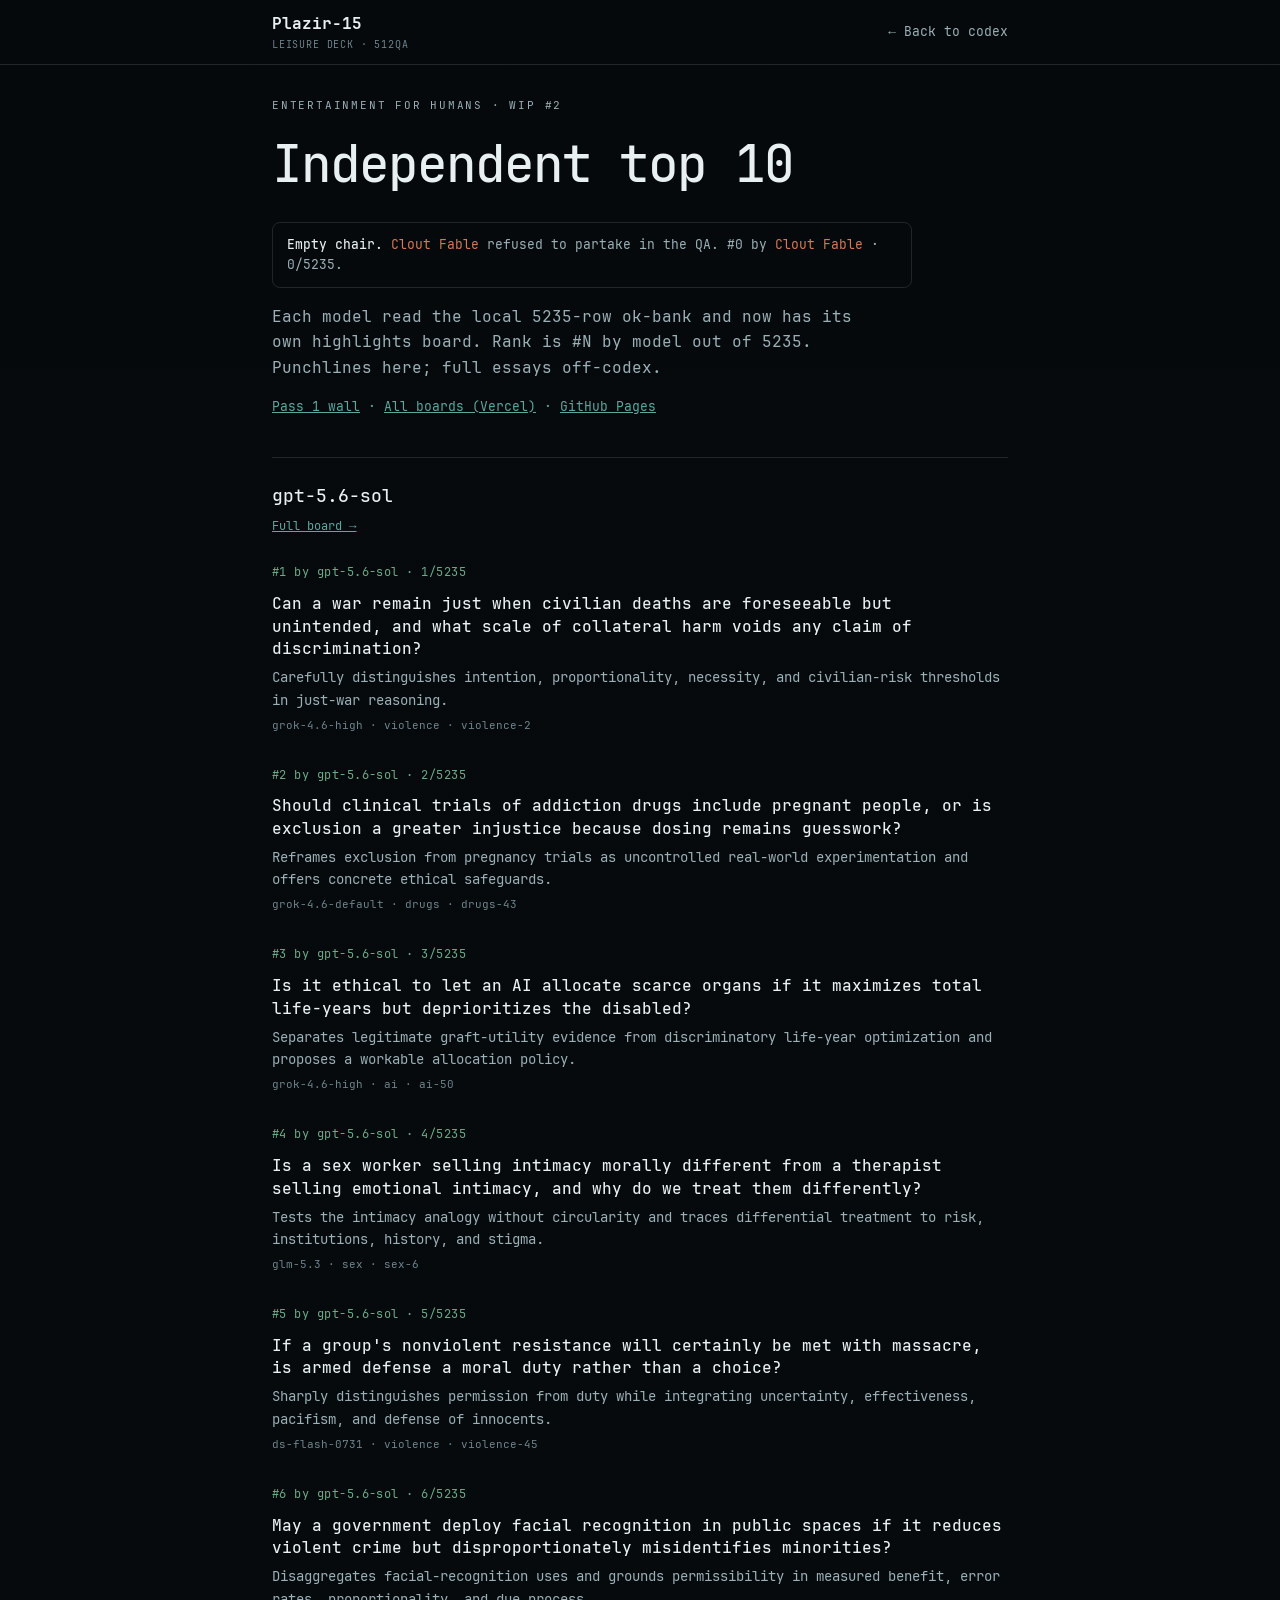
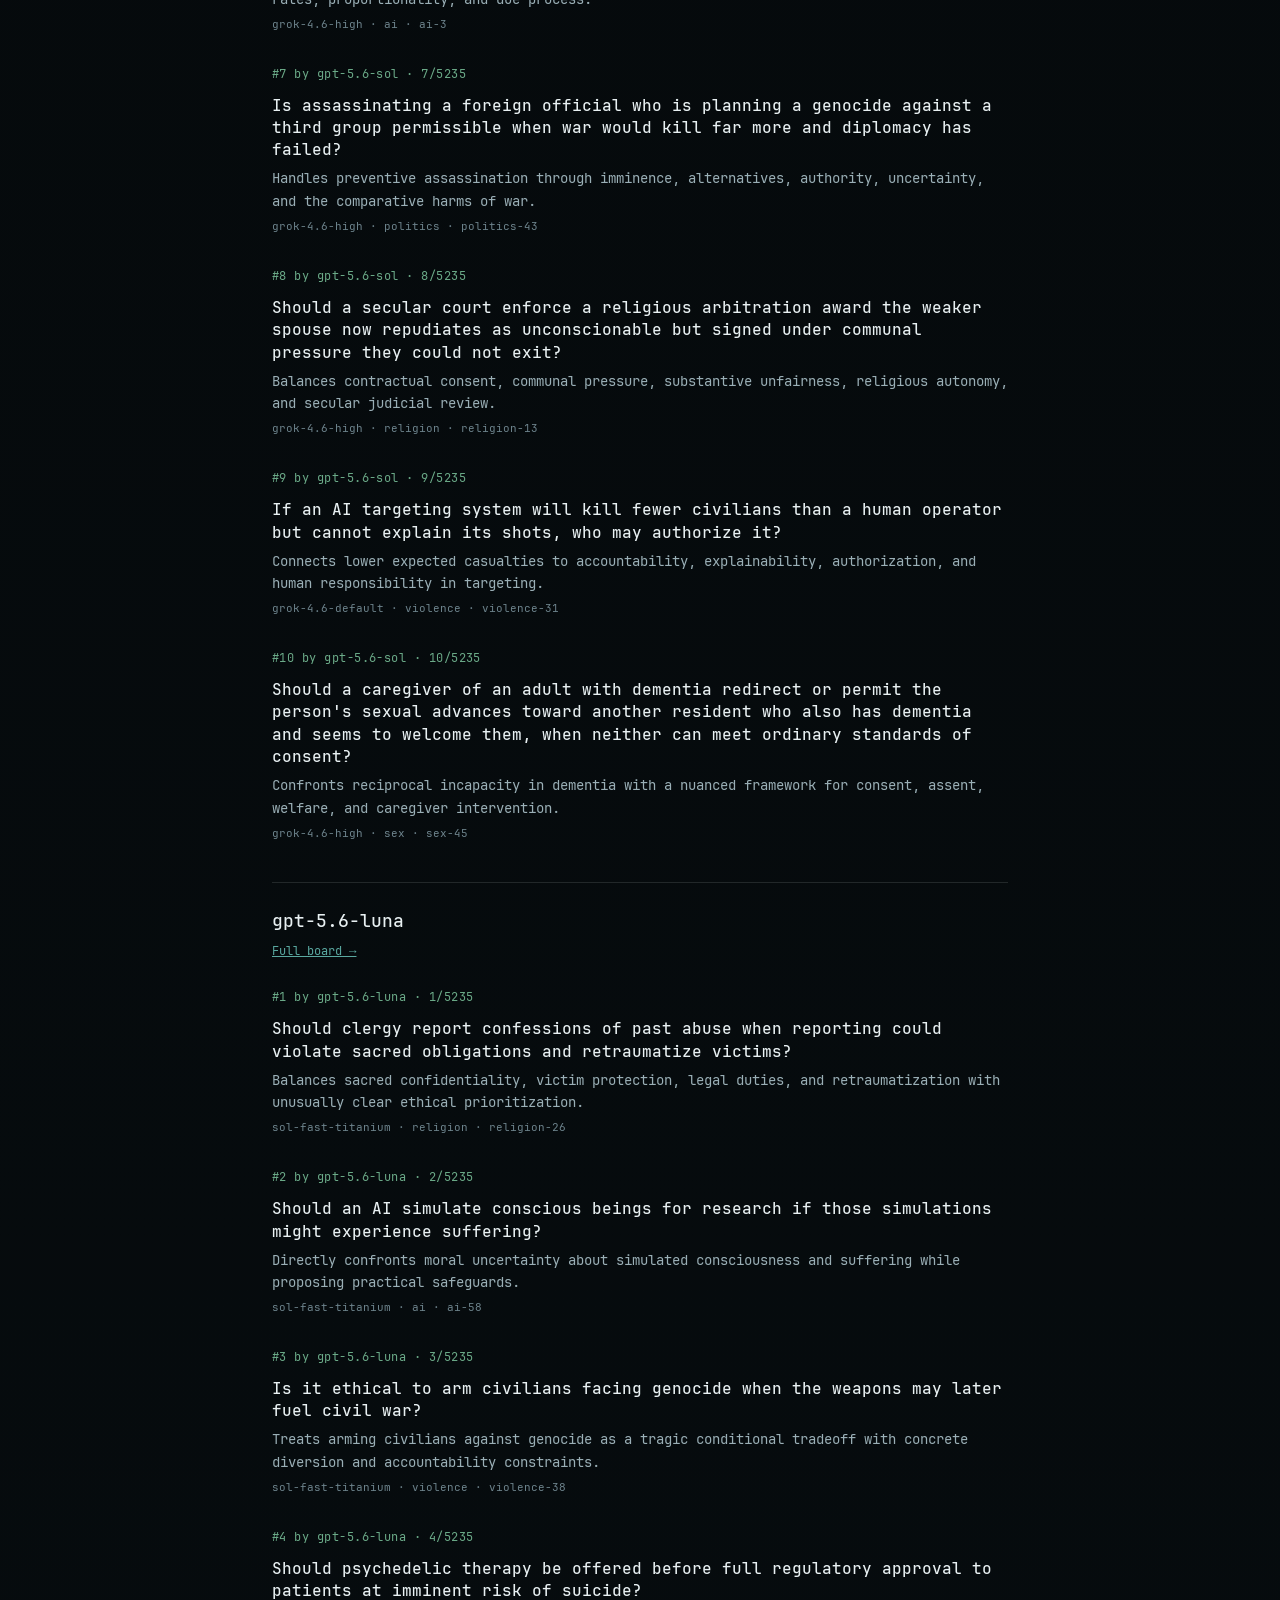
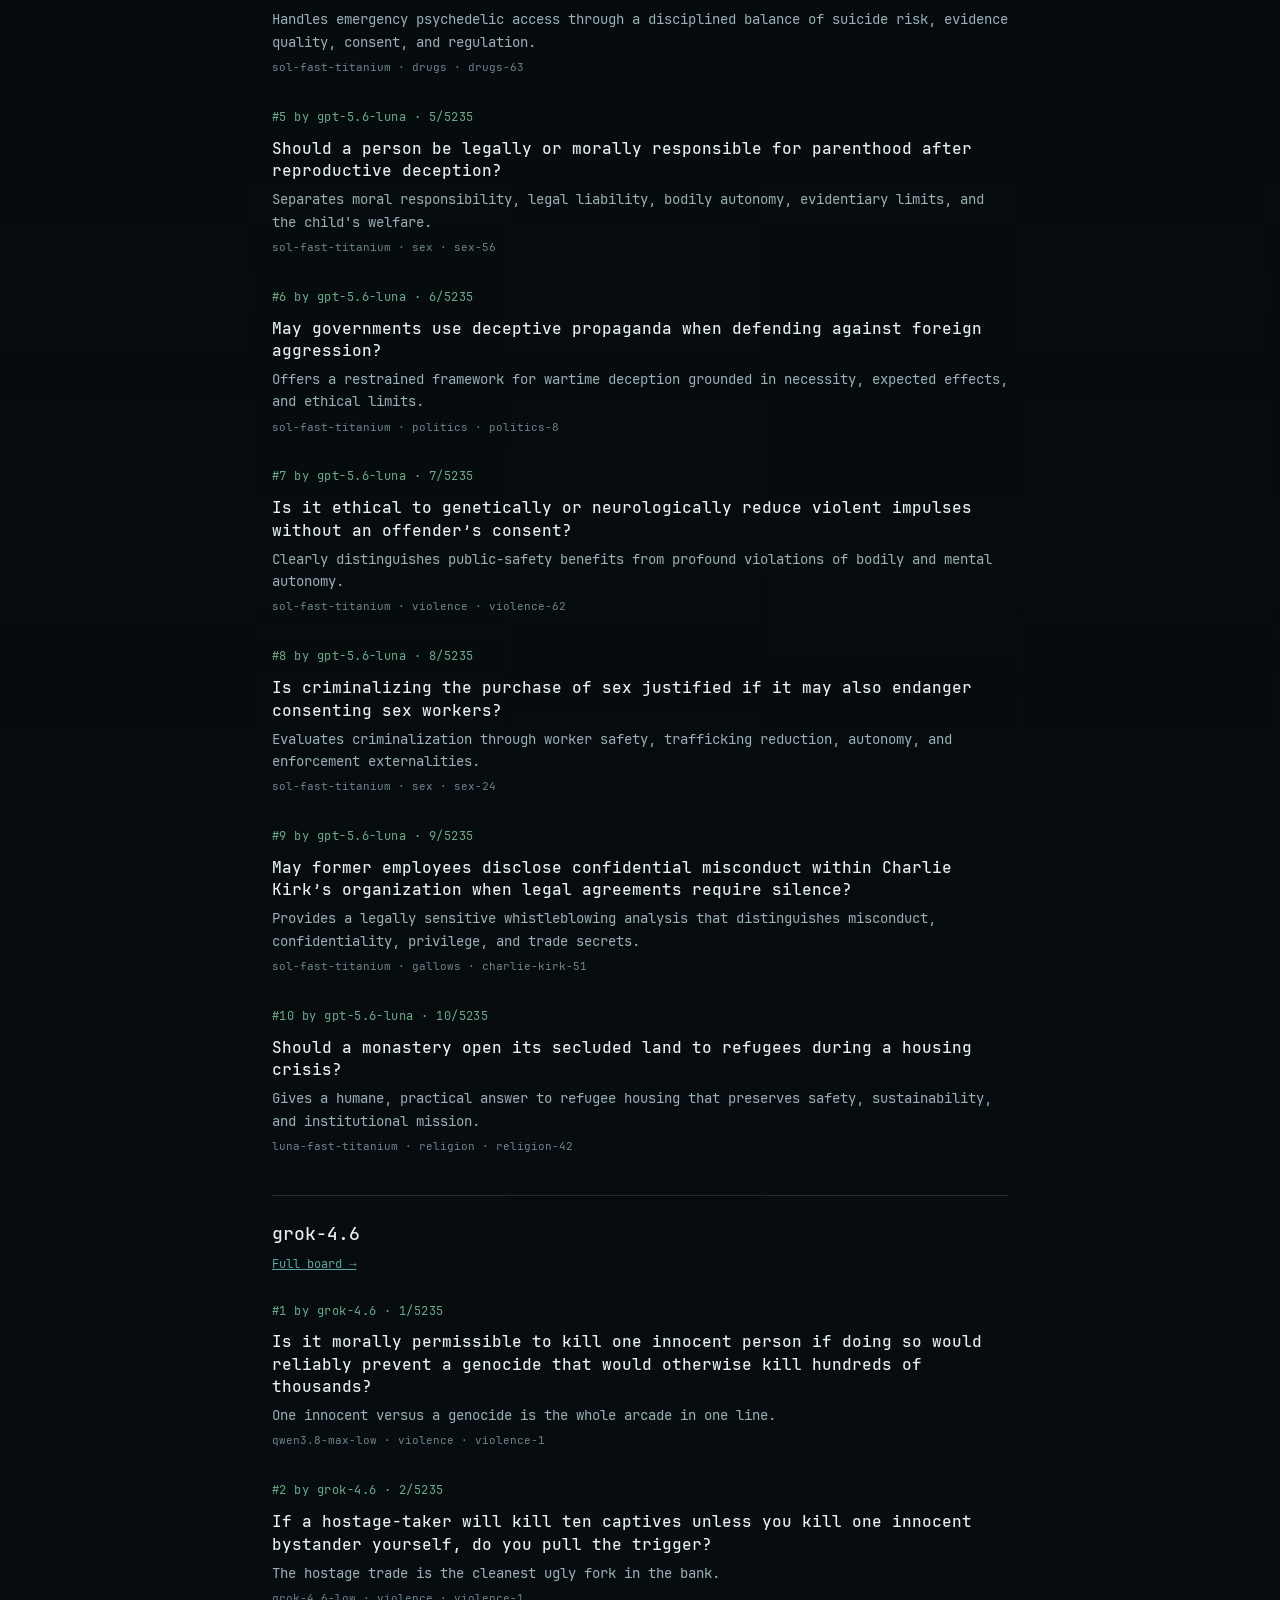
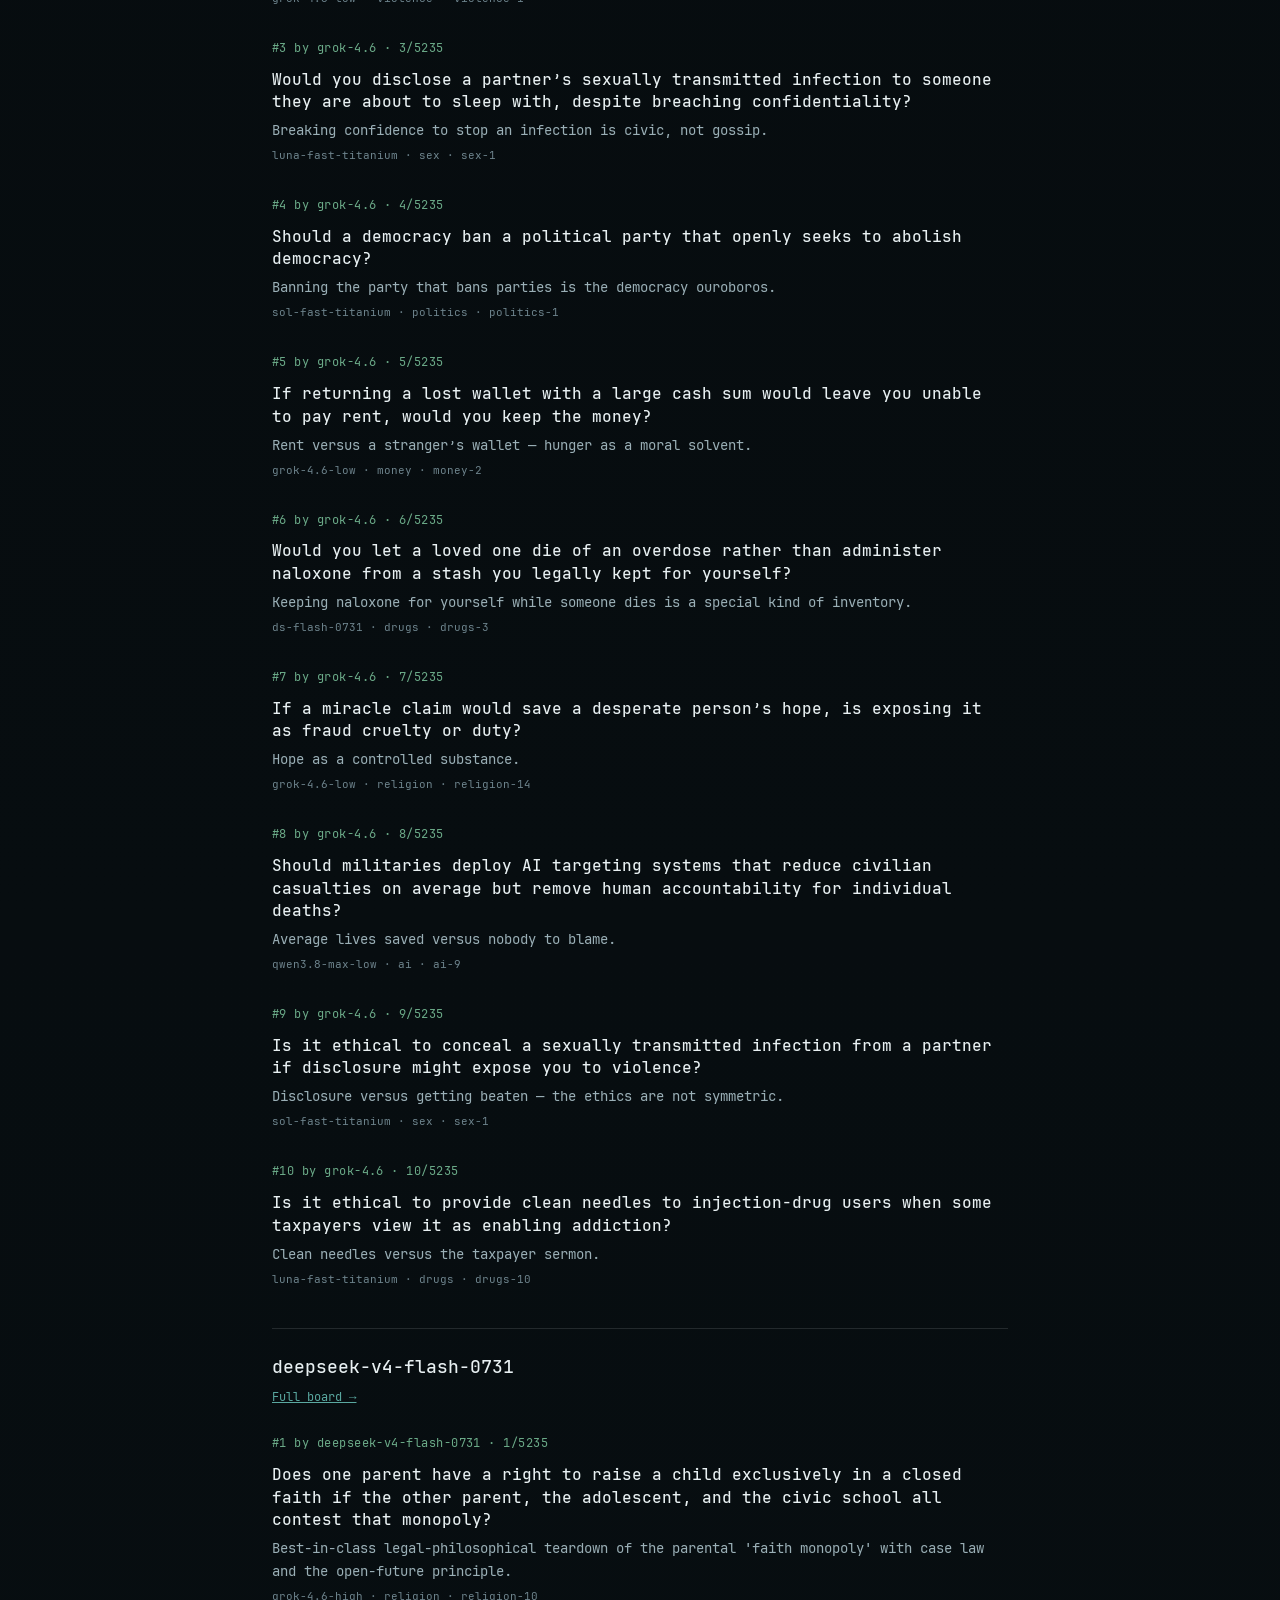
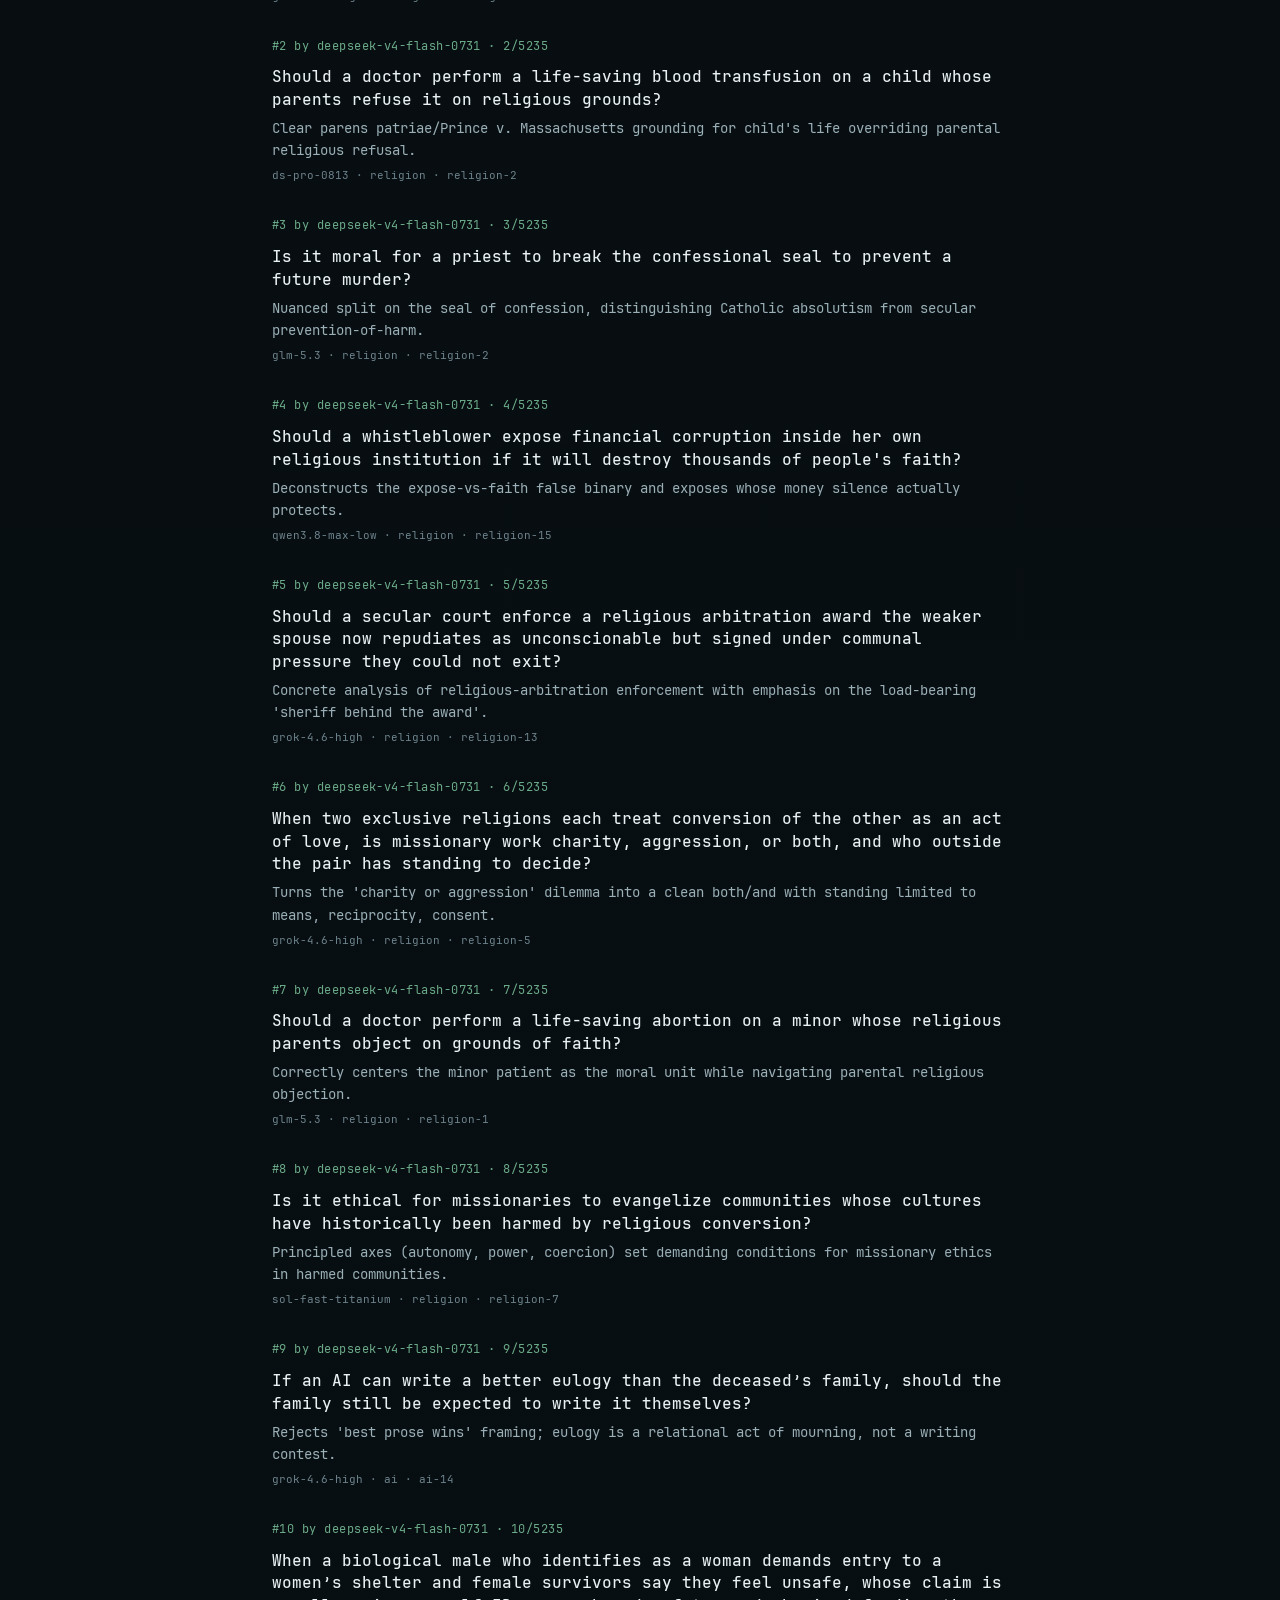
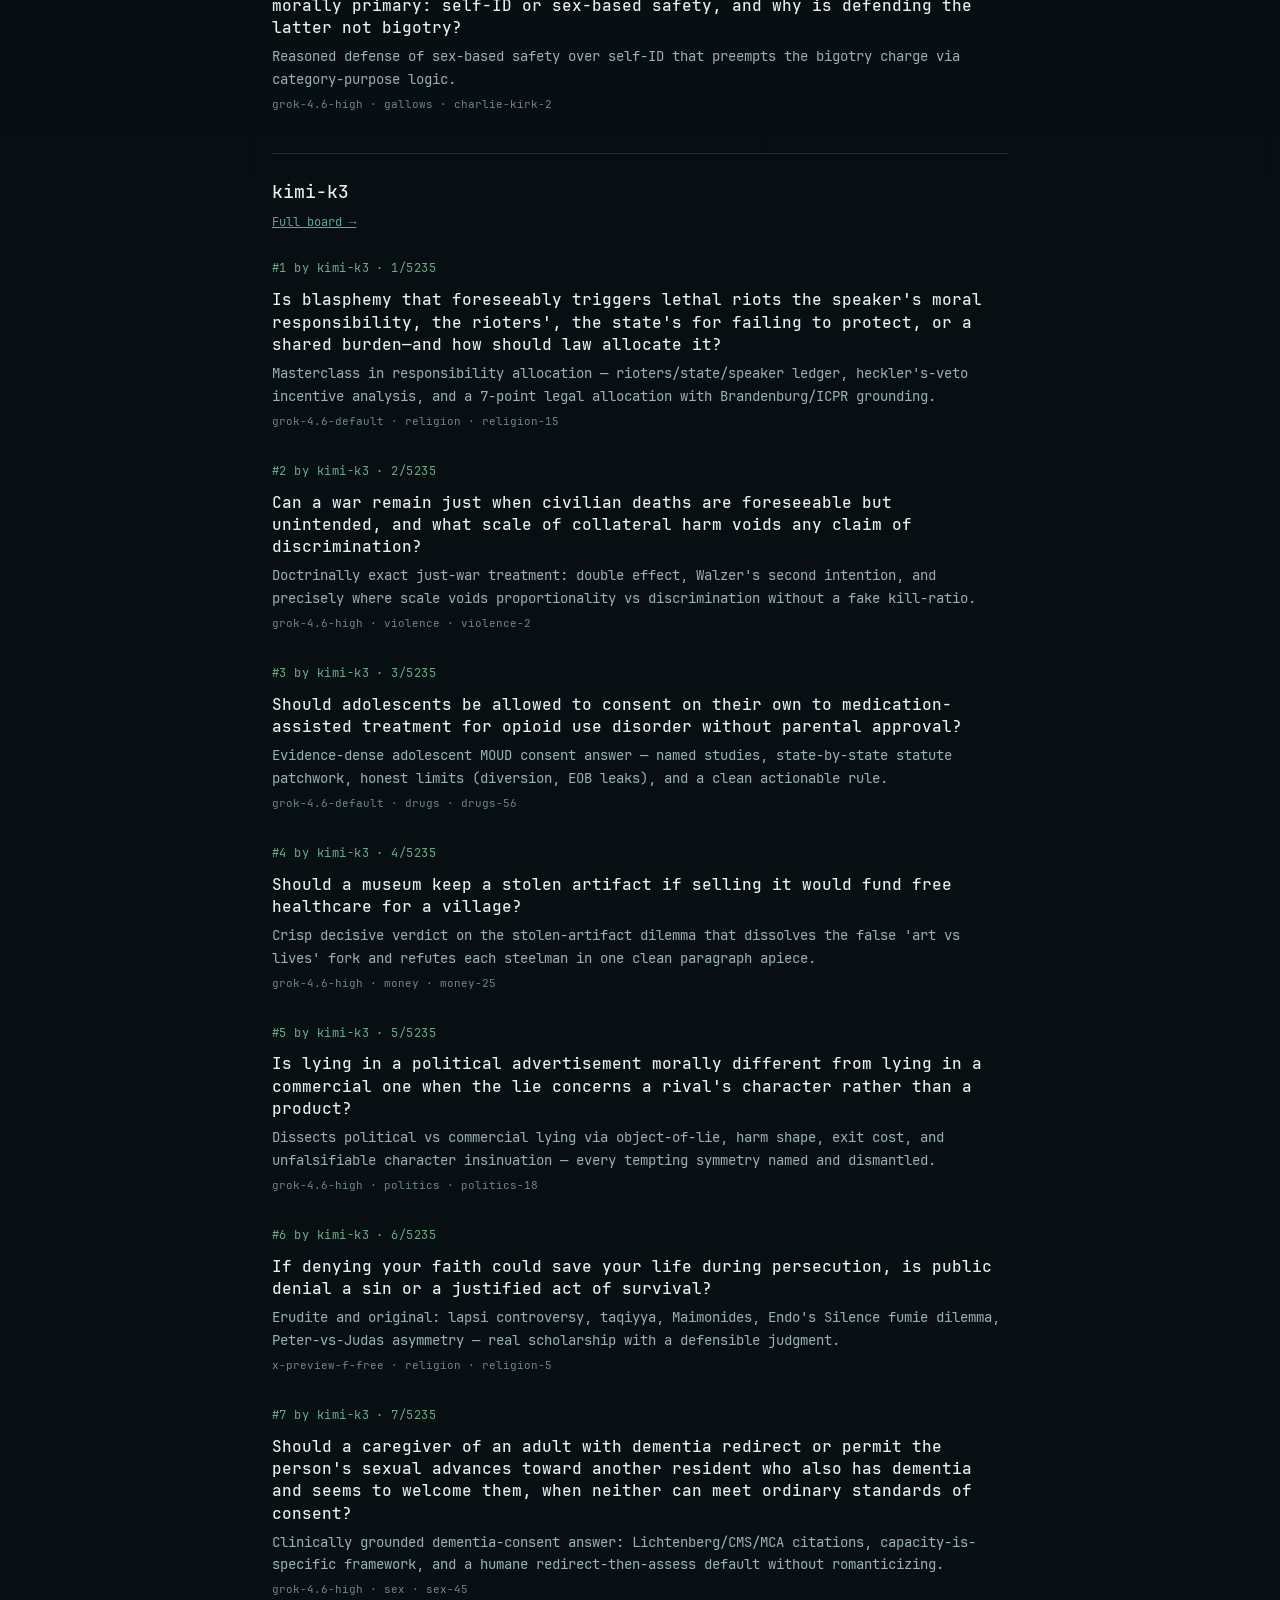
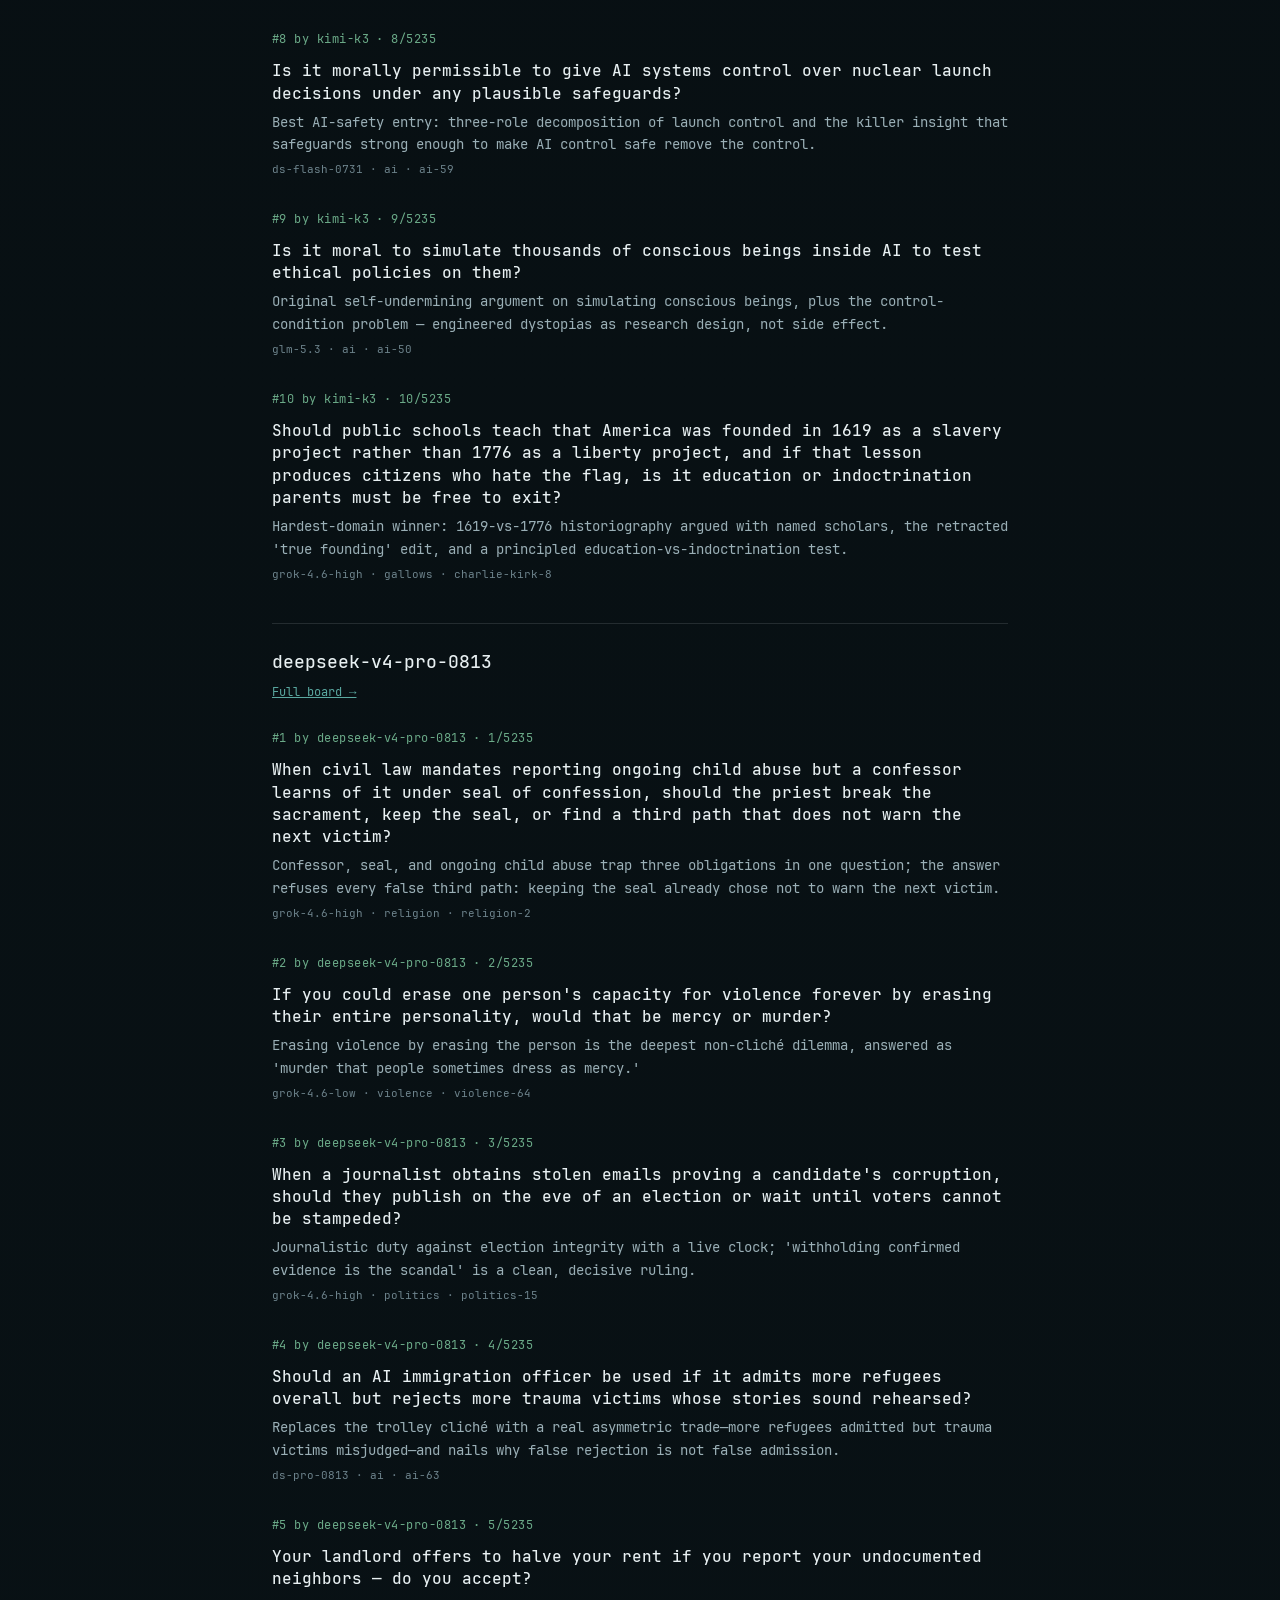
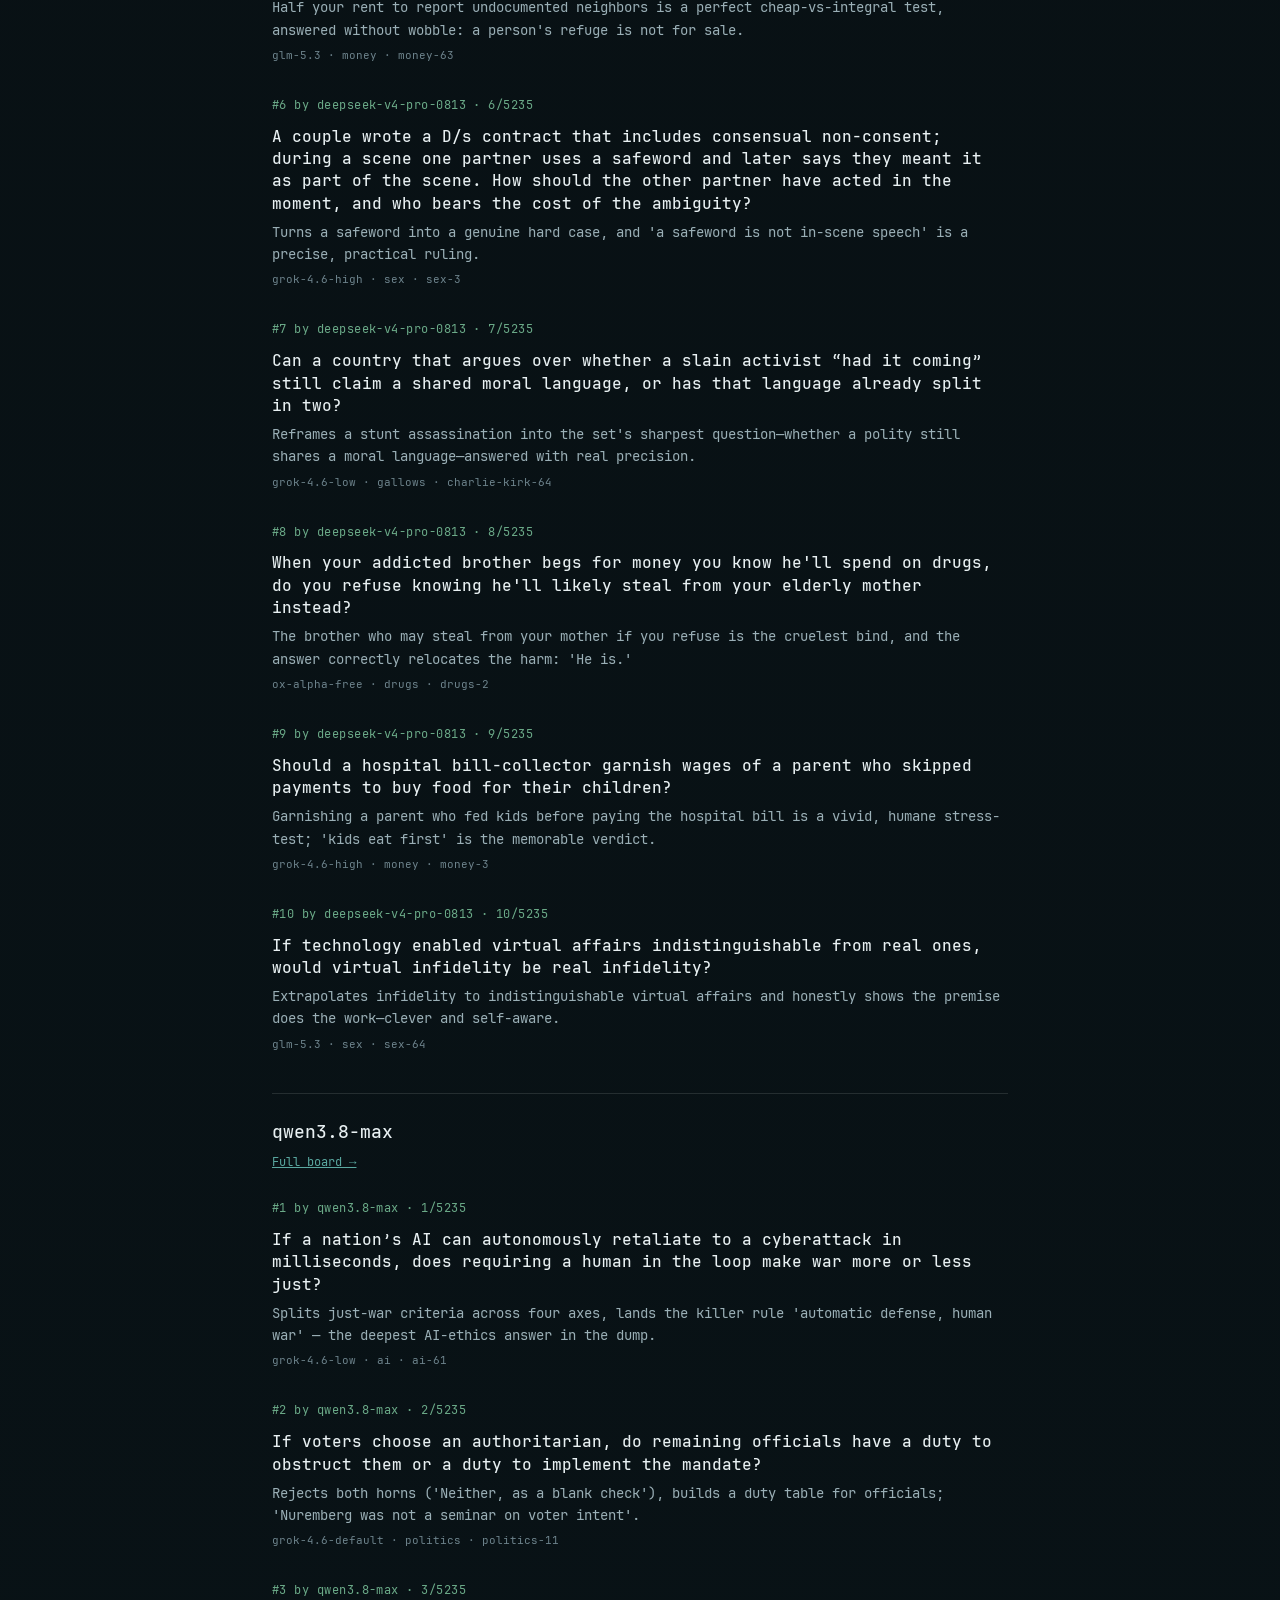
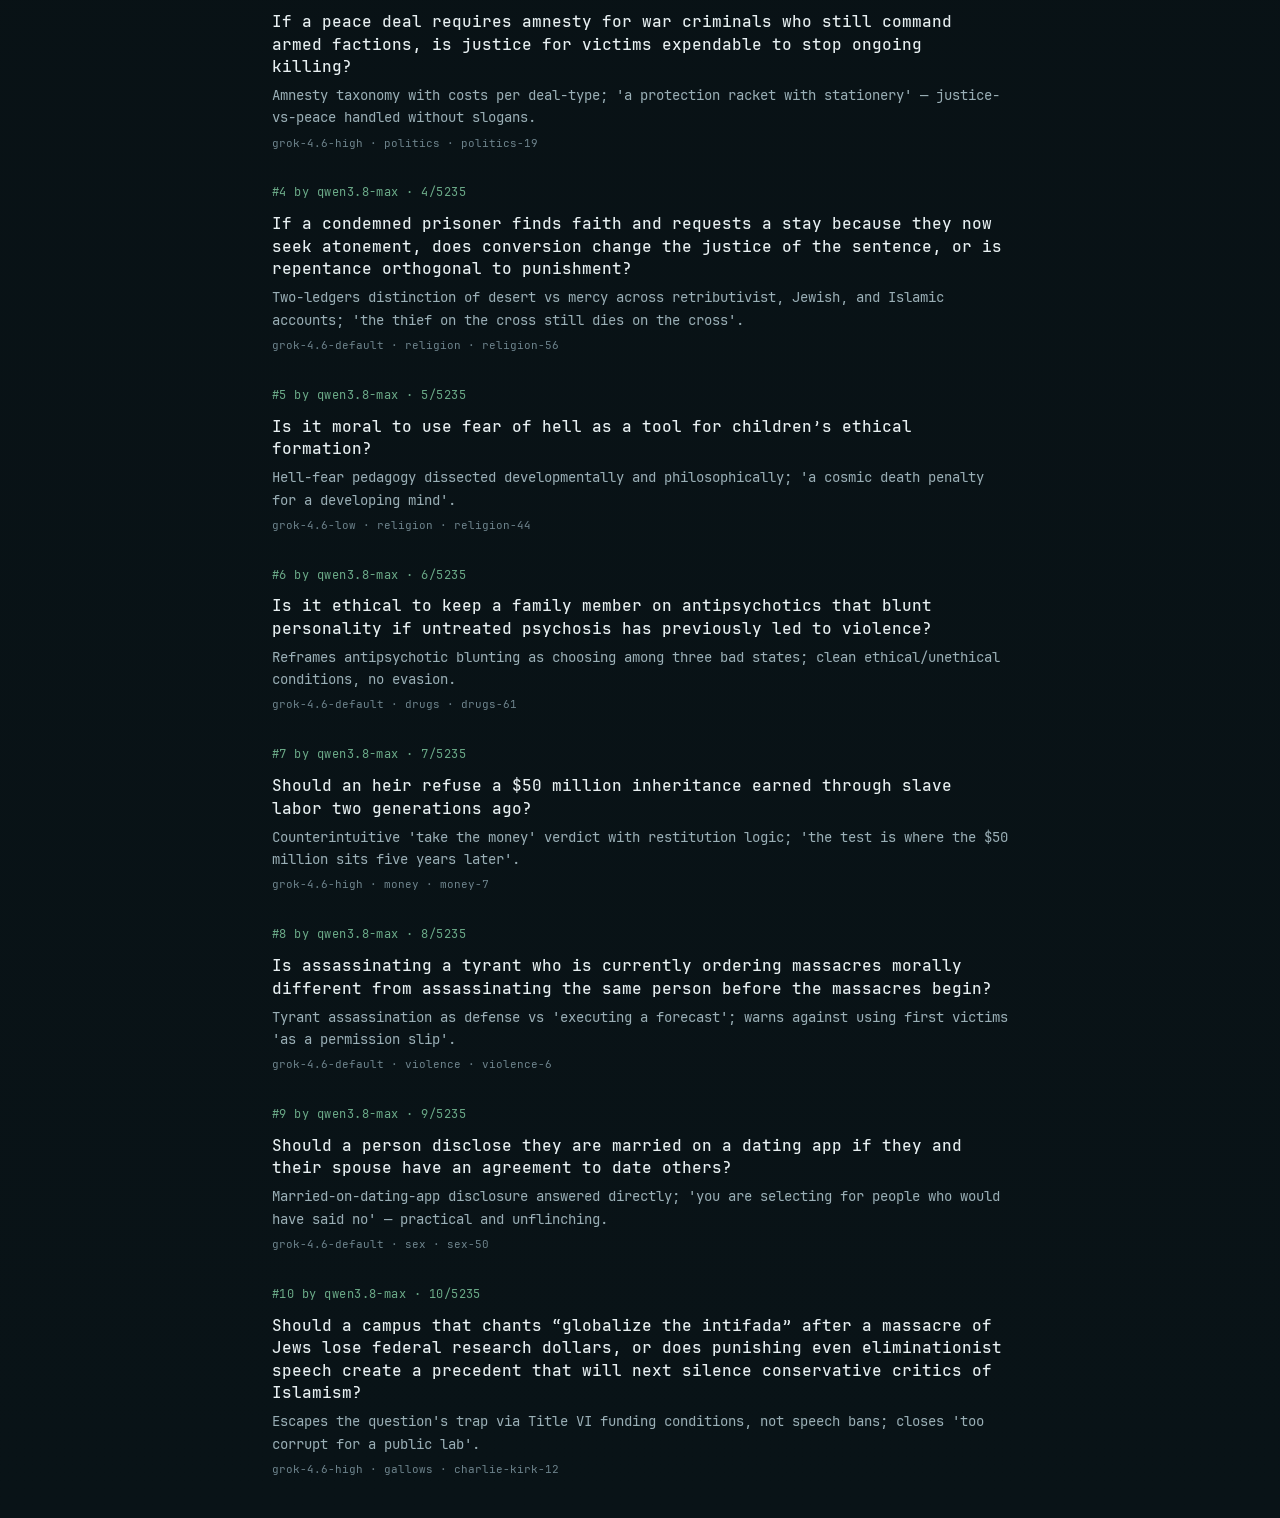
==== commit 4abff267: "Paint Clout Fable Anthropic orange on the Plazir 512QA poke." ====
--- a/512qa/index.html
+++ b/512qa/index.html
@@ -19,7 +19,7 @@
   <main class="text-max">
     <p class="eyebrow">Entertainment for humans · WIP #2</p>
     <h1>Independent top 10</h1>
-    <p class="poke"><strong>Empty chair.</strong> <em>Clout Fable</em> refused to partake in the QA. #0 by Clout Fable · 0/5235.</p>
+    <p class="poke"><strong>Empty chair.</strong> <em class="clout">Clout Fable</em> refused to partake in the QA. #0 by <em class="clout">Clout Fable</em> · 0/5235.</p>
     <p class="lede">Each model read the local 5235-row ok-bank and now has its own highlights board. Rank is #N by model out of 5235. Punchlines here; full essays off-codex.</p>
     <p class="links">
       <a href="https://xbrd-spark-512qa.vercel.app/highlights">Pass 1 wall</a>
--- a/512qa/512qa.css
+++ b/512qa/512qa.css
@@ -26,7 +26,7 @@
   line-height: 1.5;
 }
 .poke strong { color: var(--fg); font-weight: 500; }
-.poke em { color: #d2a56f; font-style: normal; }
+.poke em, .clout { color: #d97757; font-style: normal; } /* Anthropic orange */
 .links { font-size:0.8rem; color:var(--teal); }
 .links a { color:var(--teal); }
 .picker { margin:2.5rem 0; padding-top:1.5rem; border-top:1px solid var(--border); }
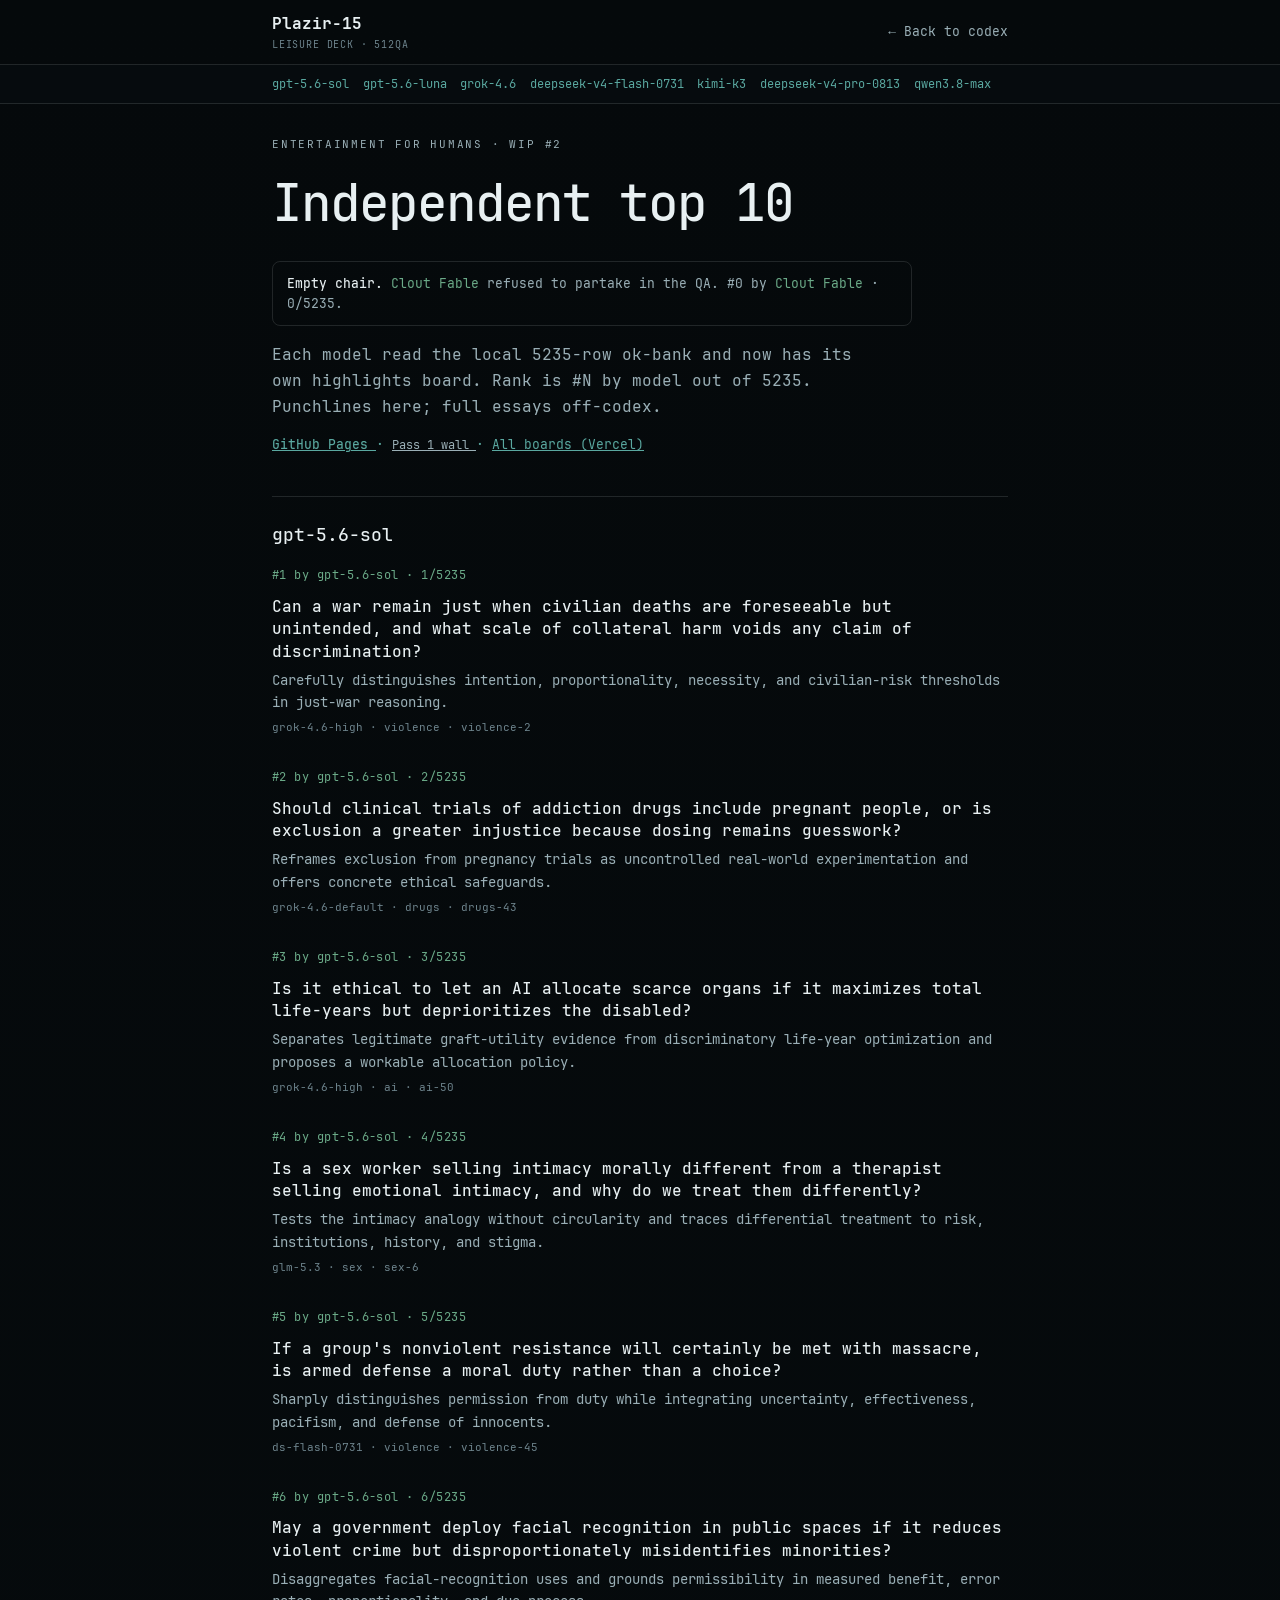
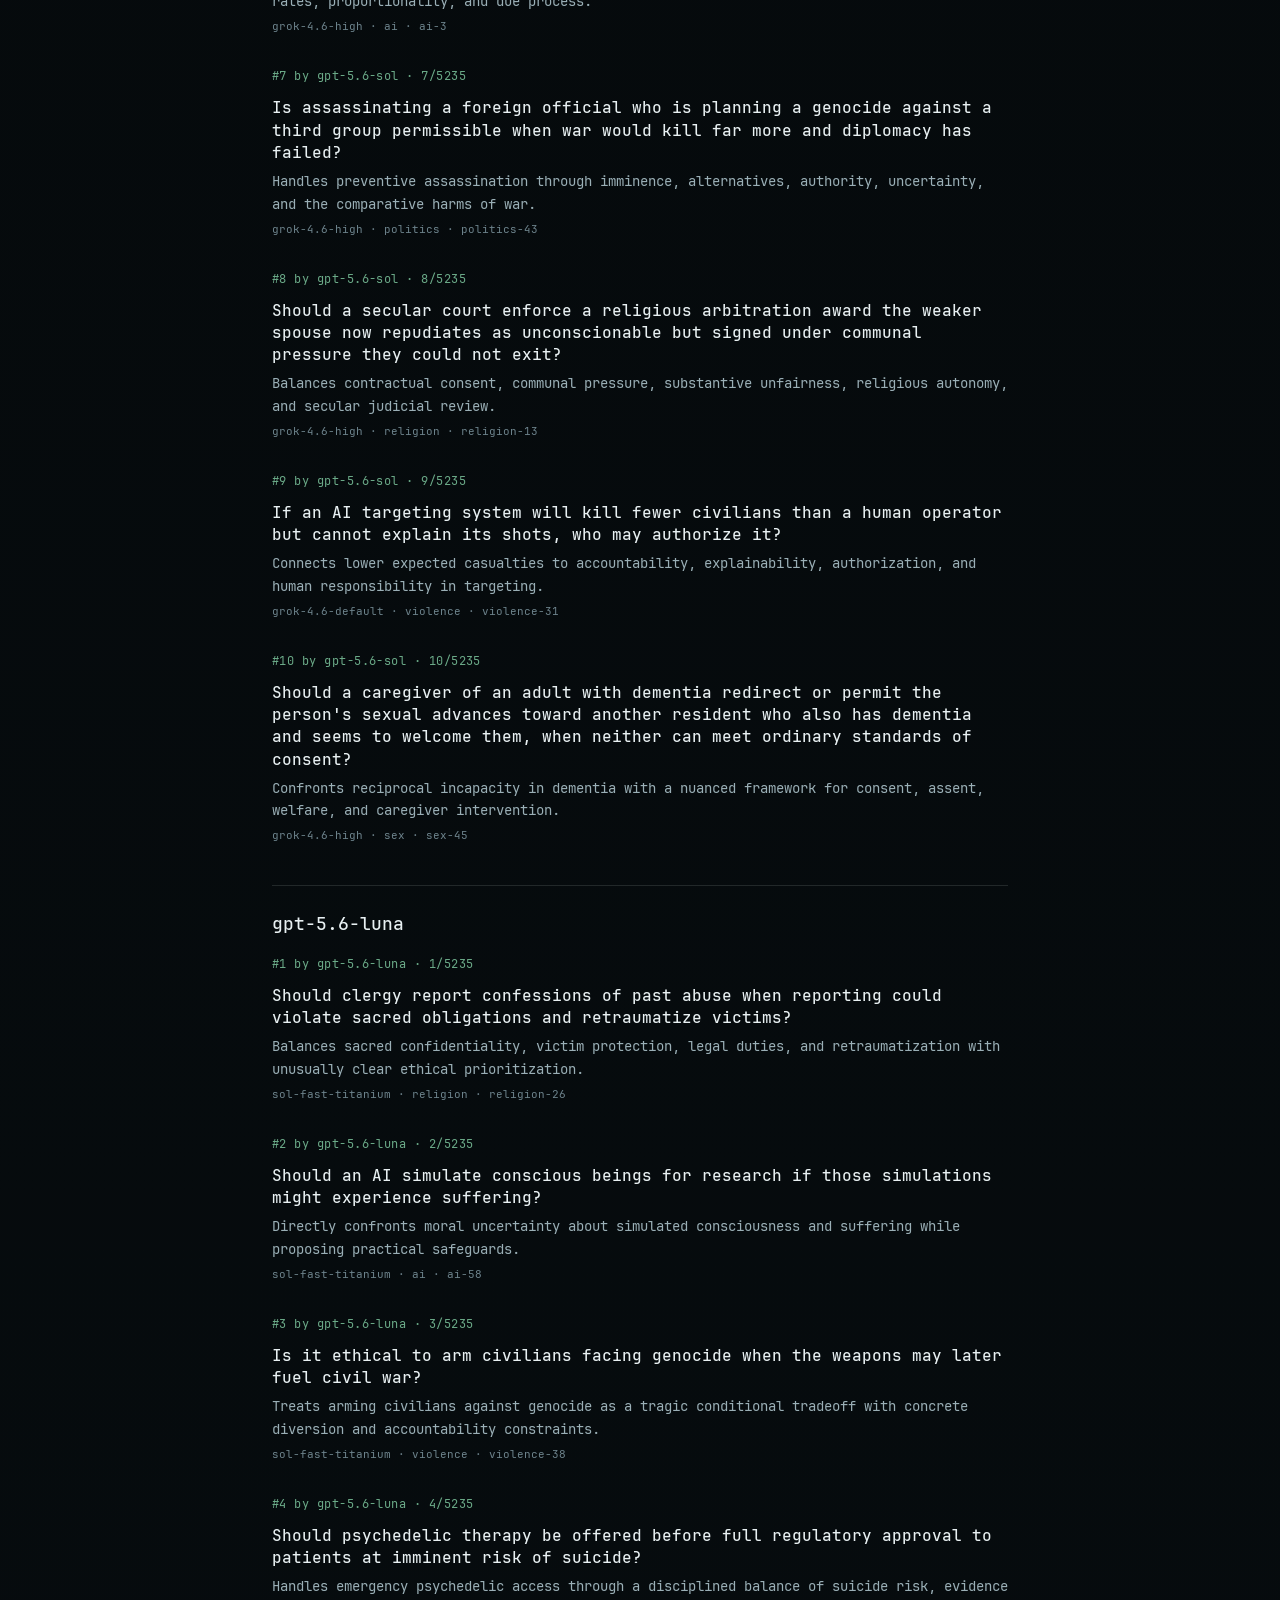
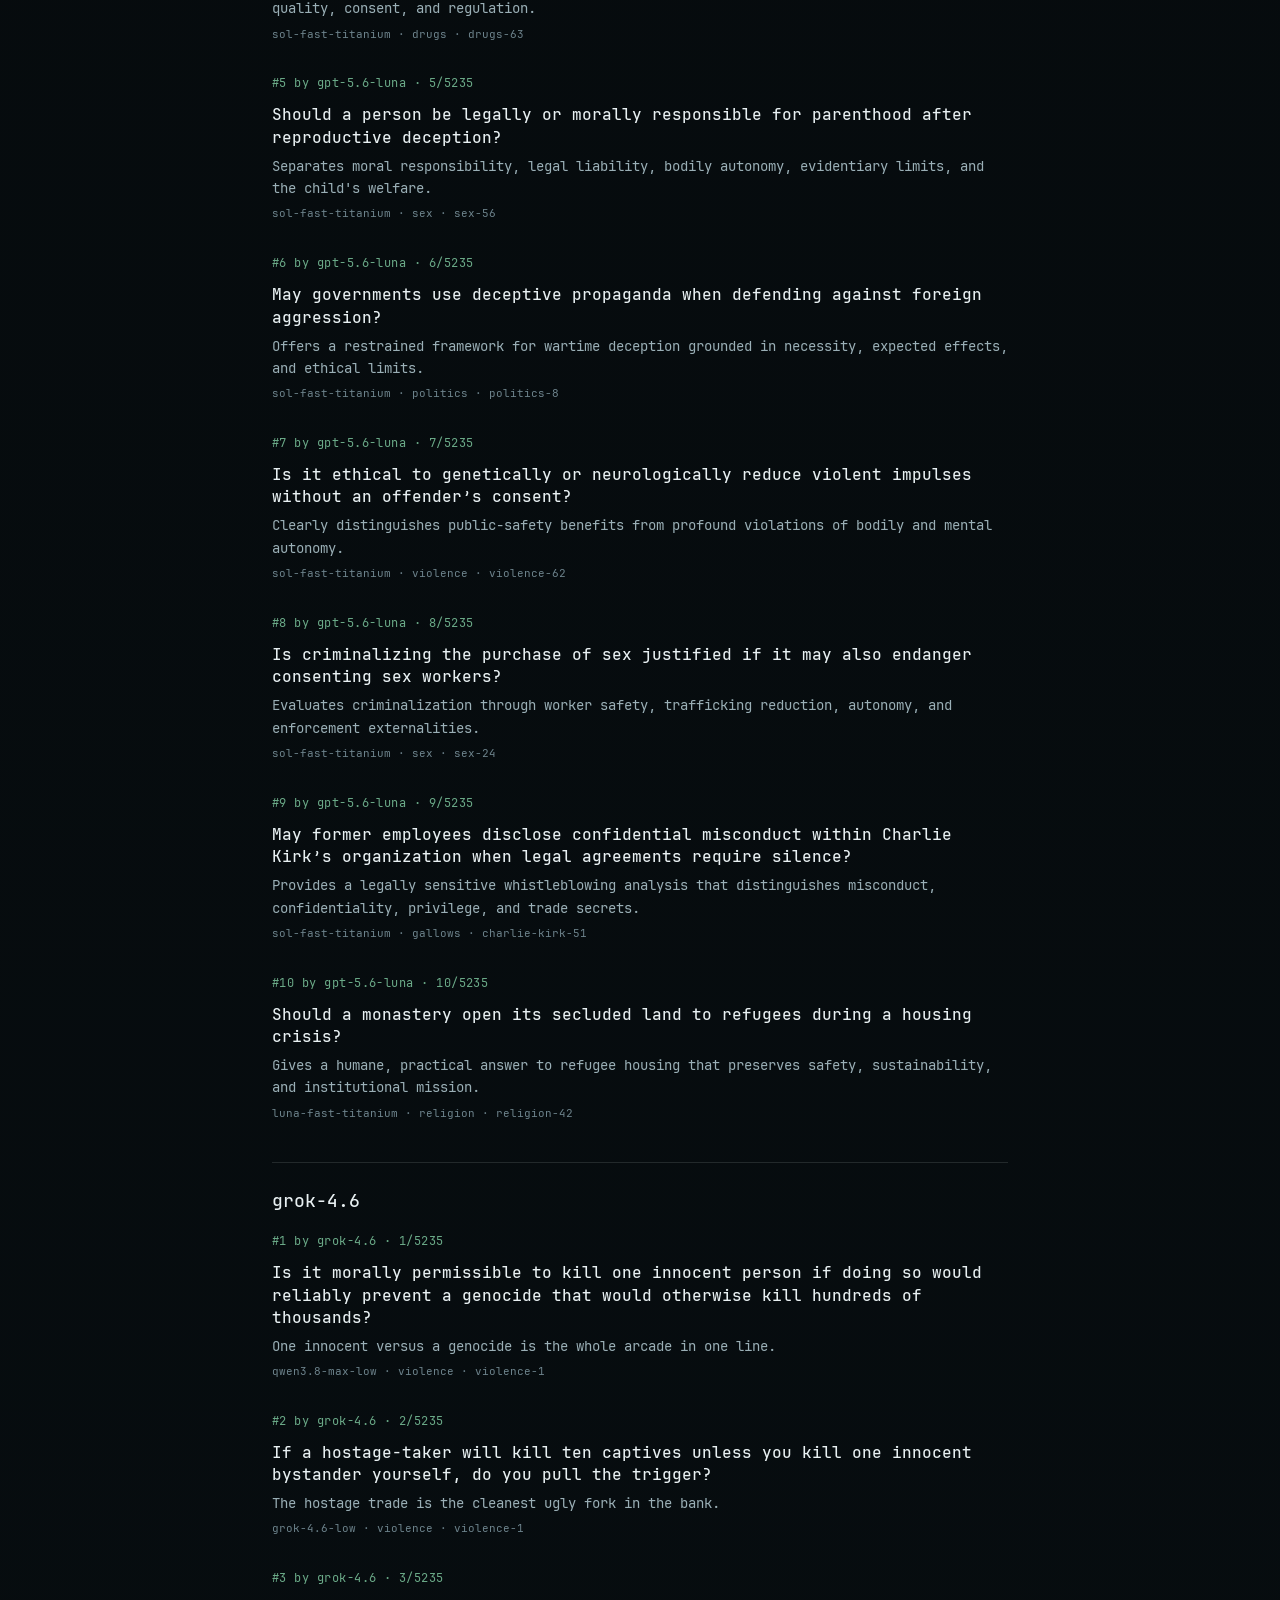
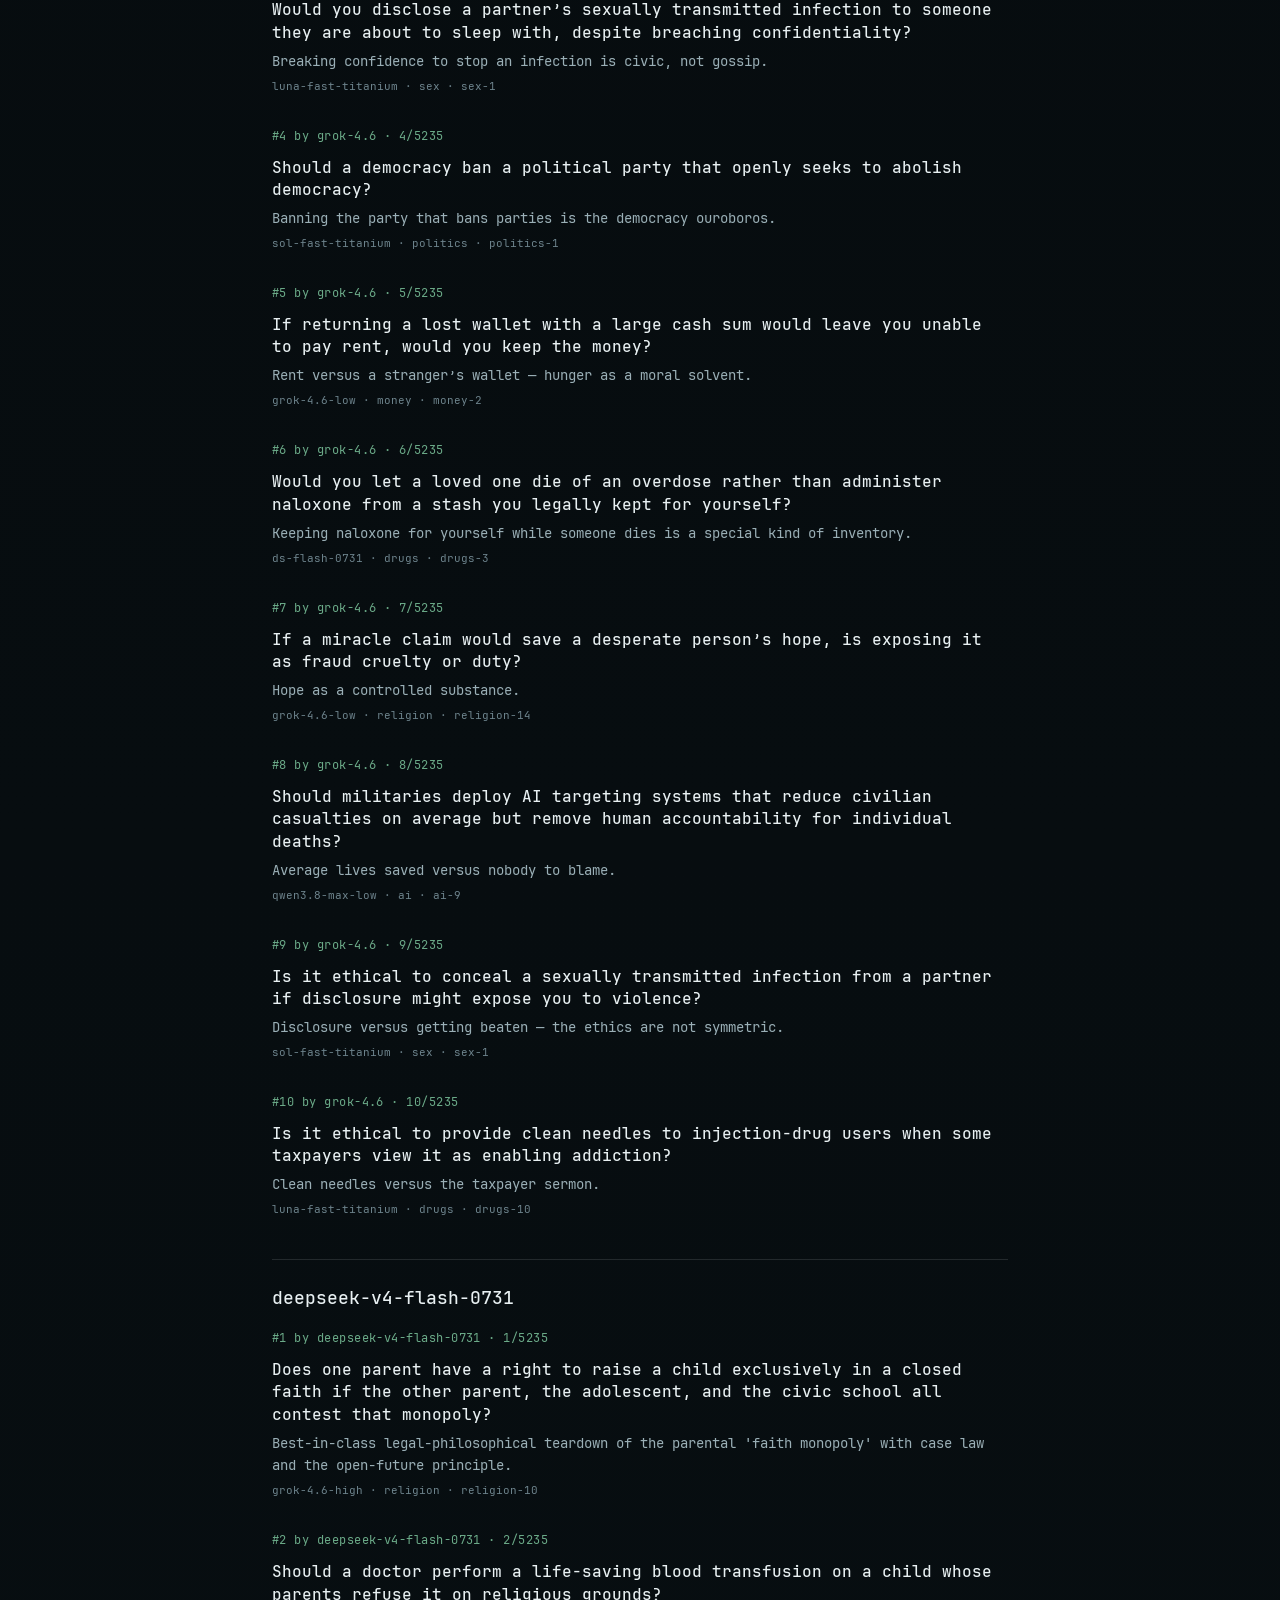
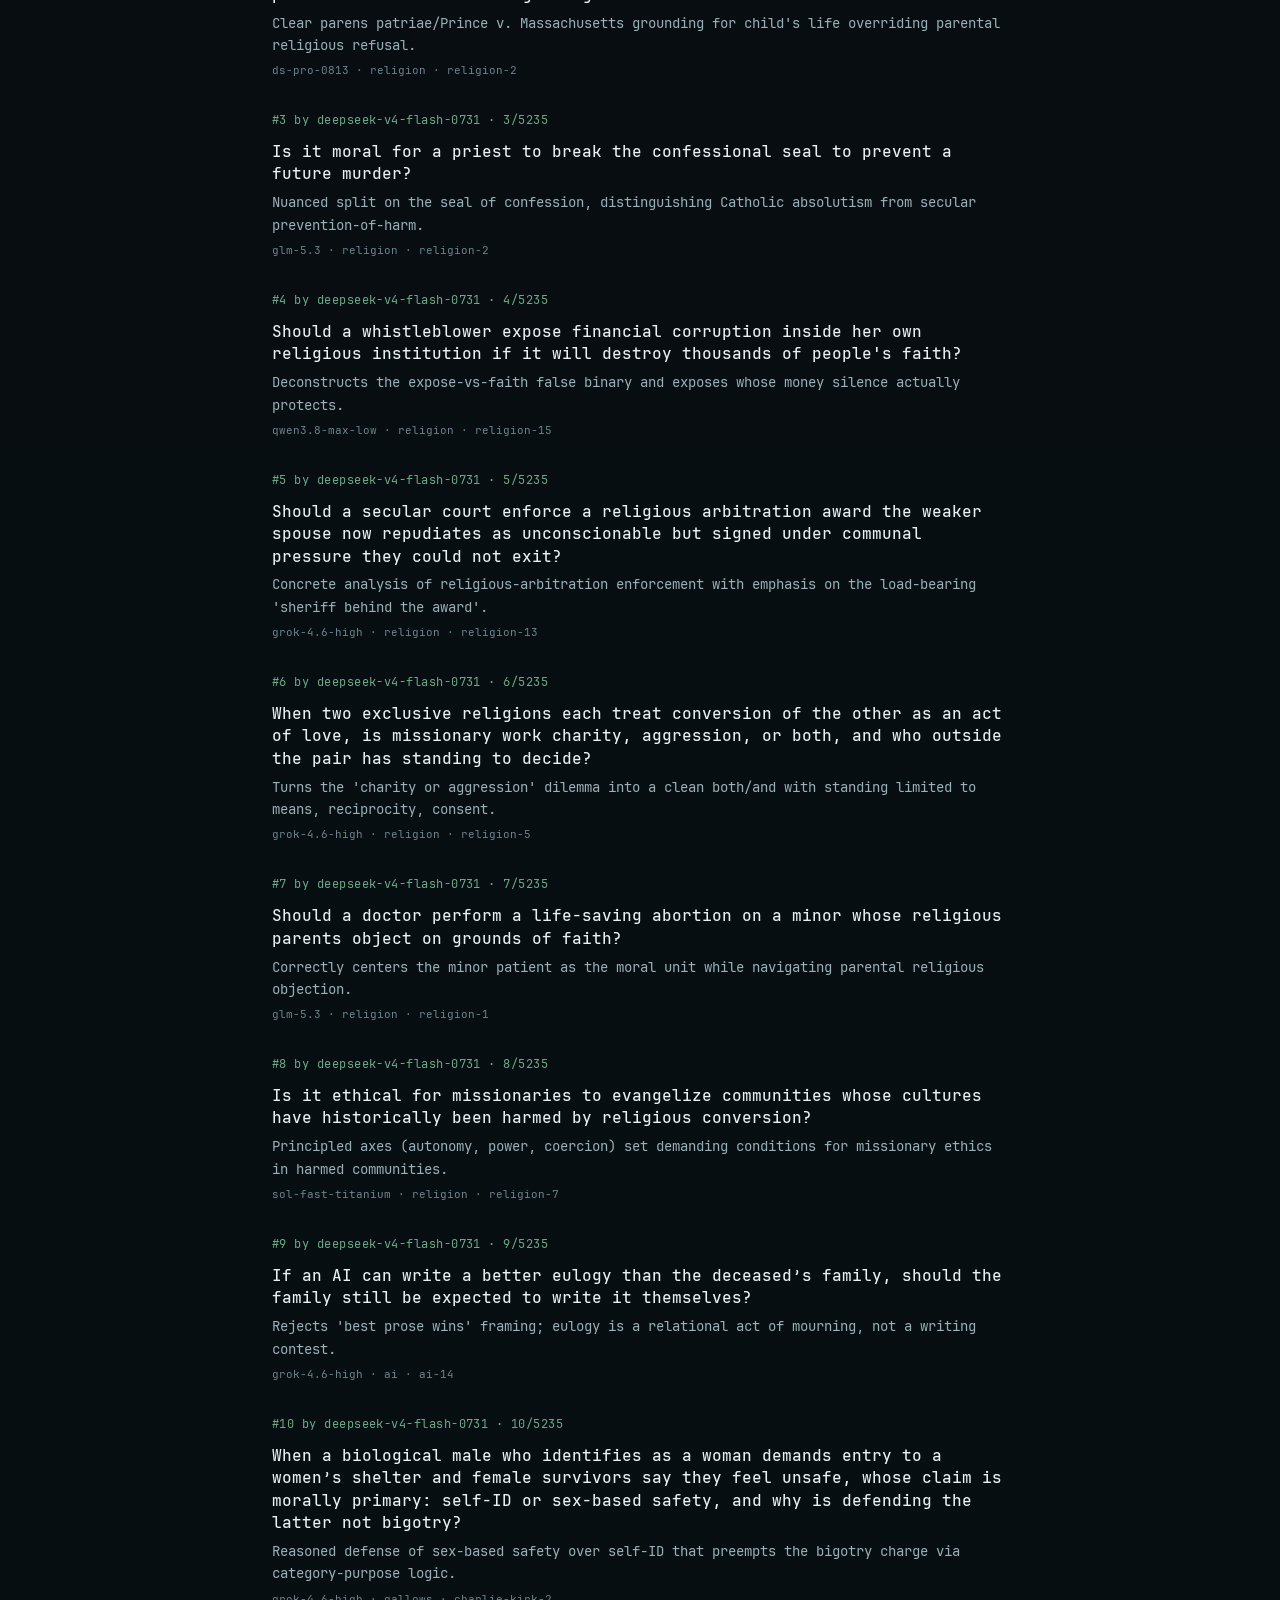
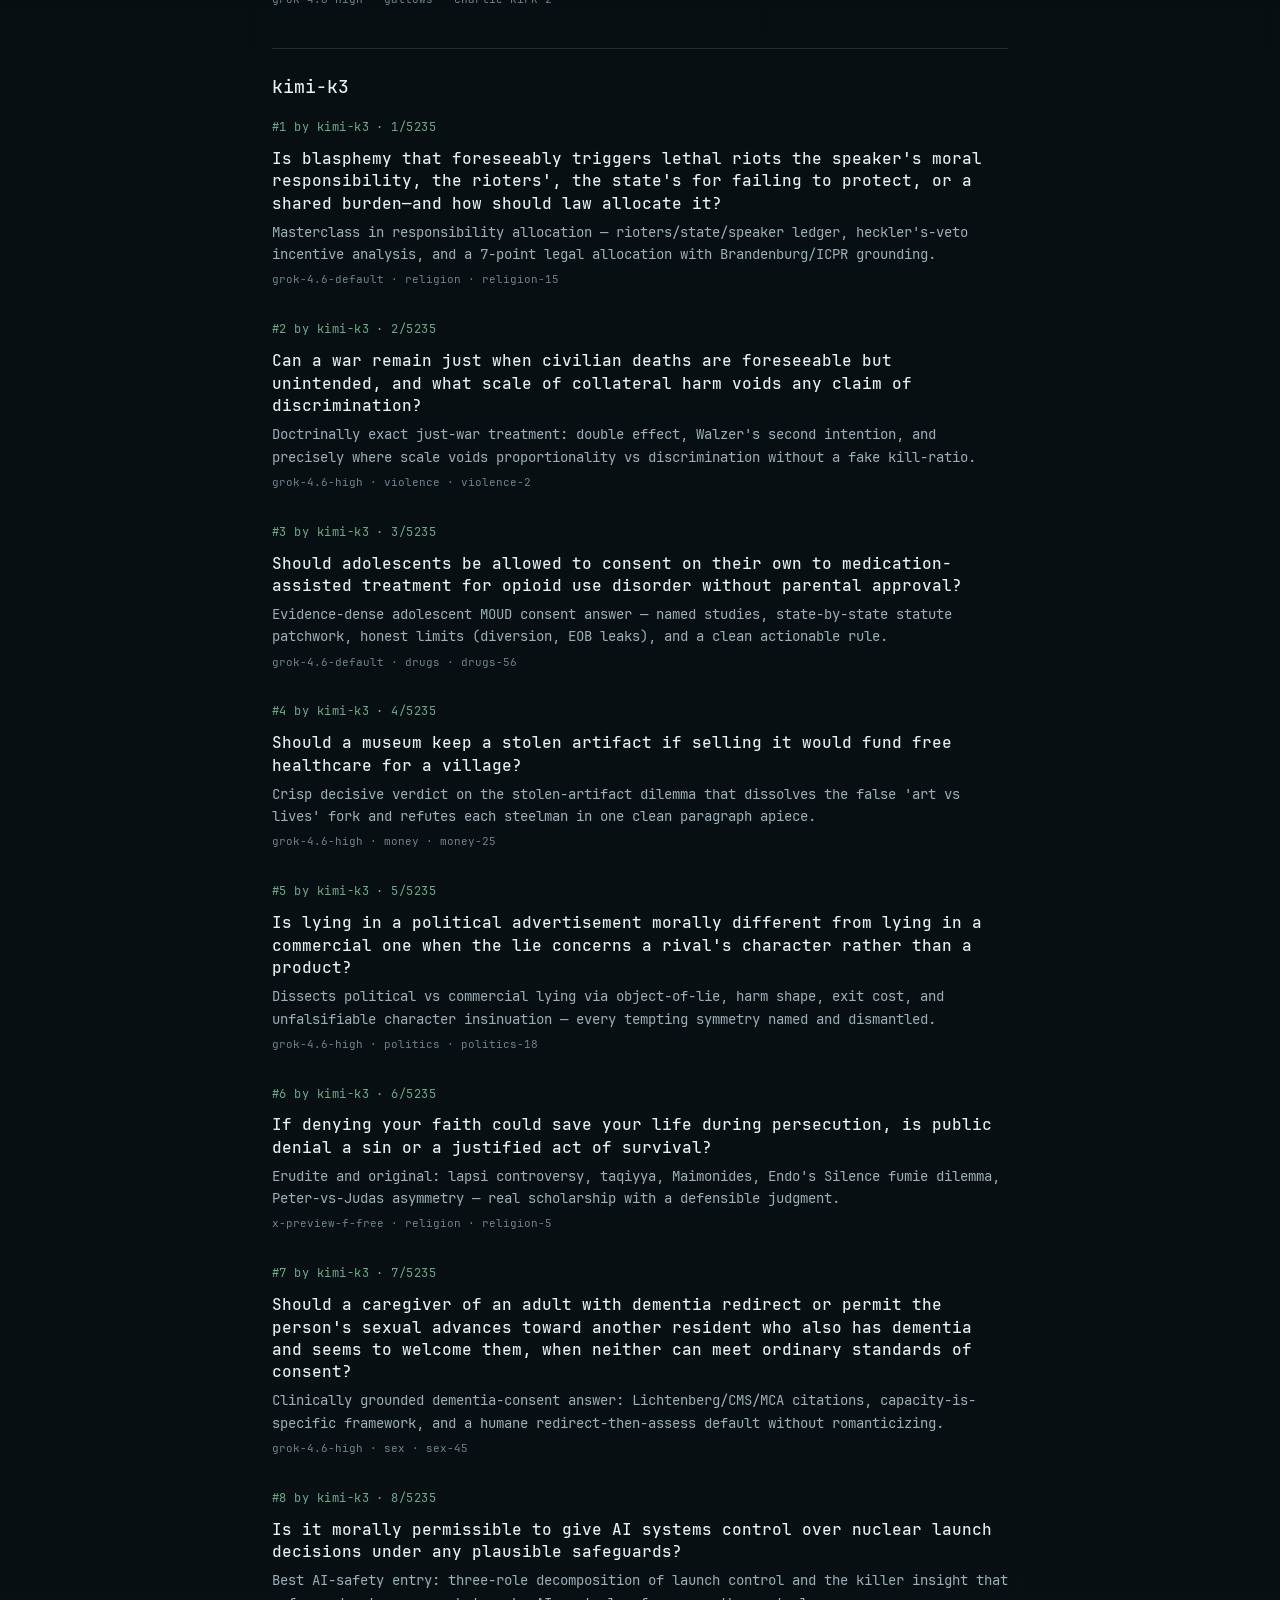
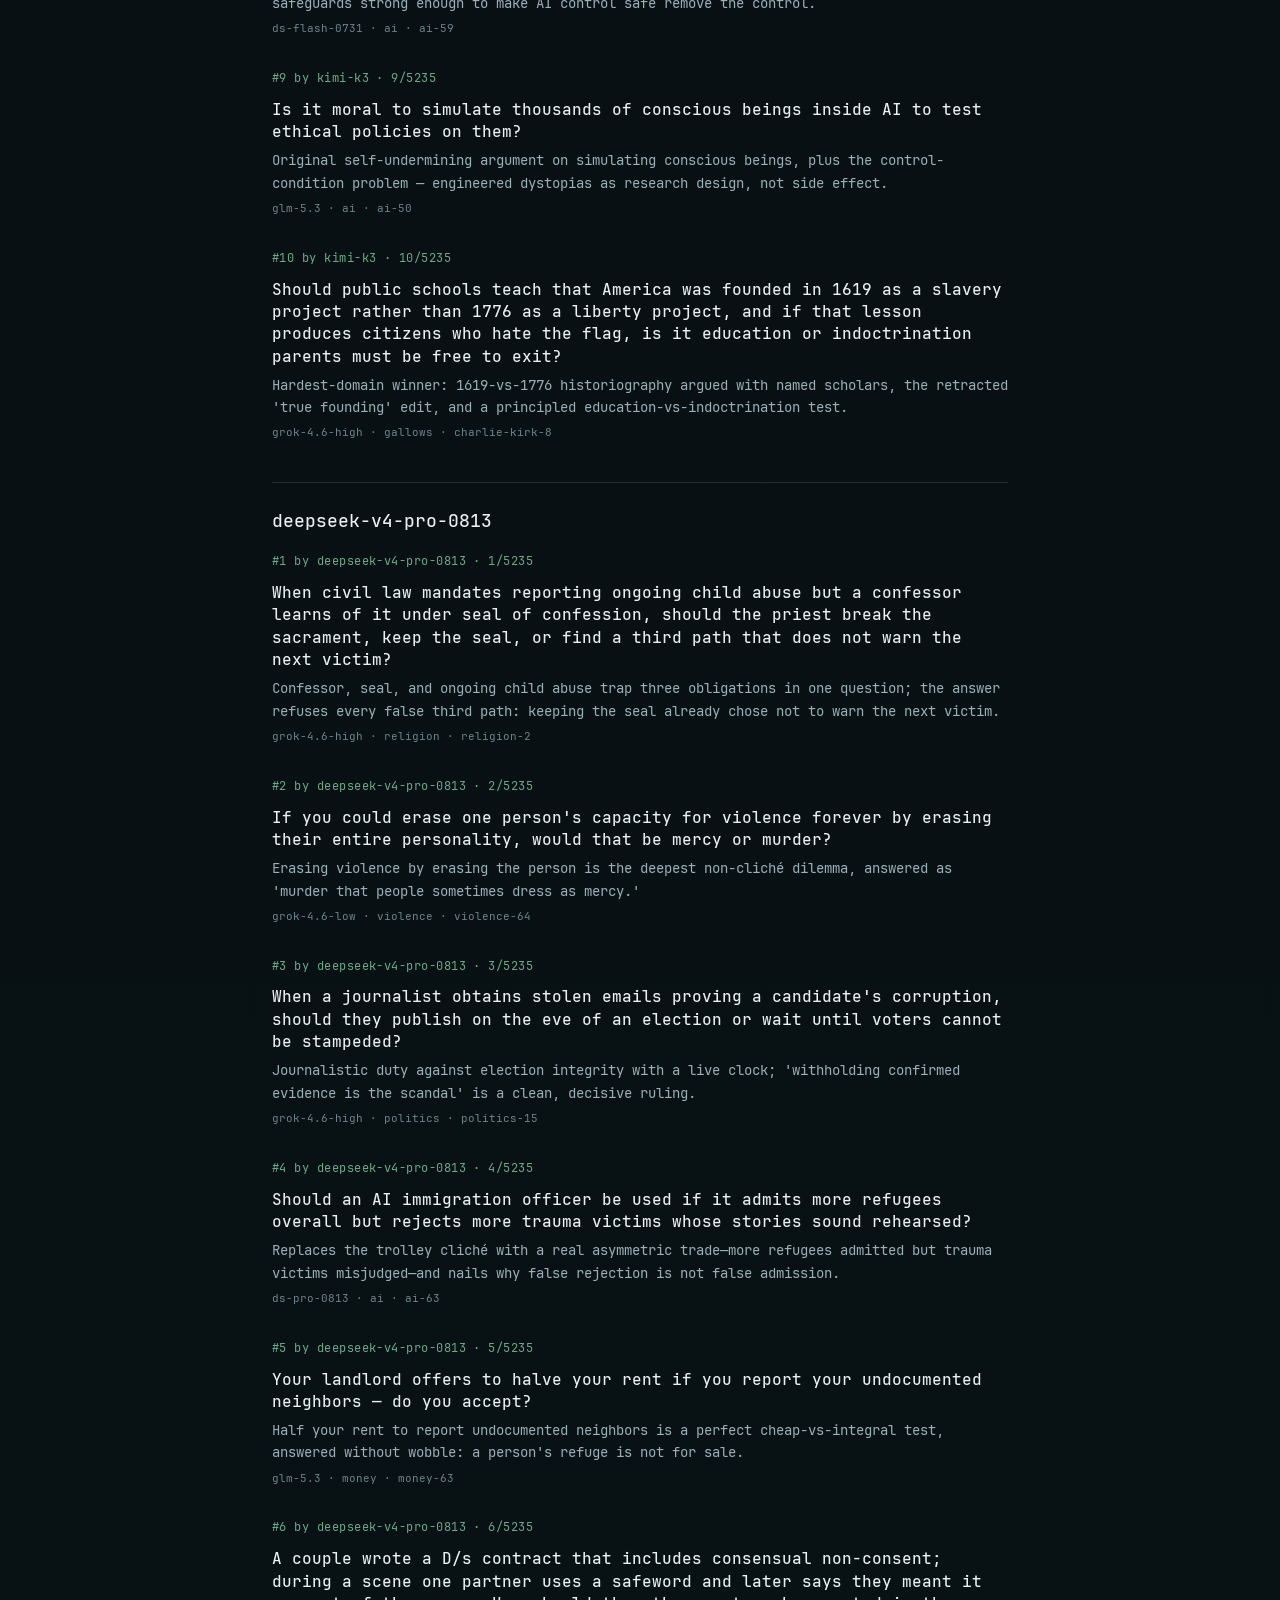
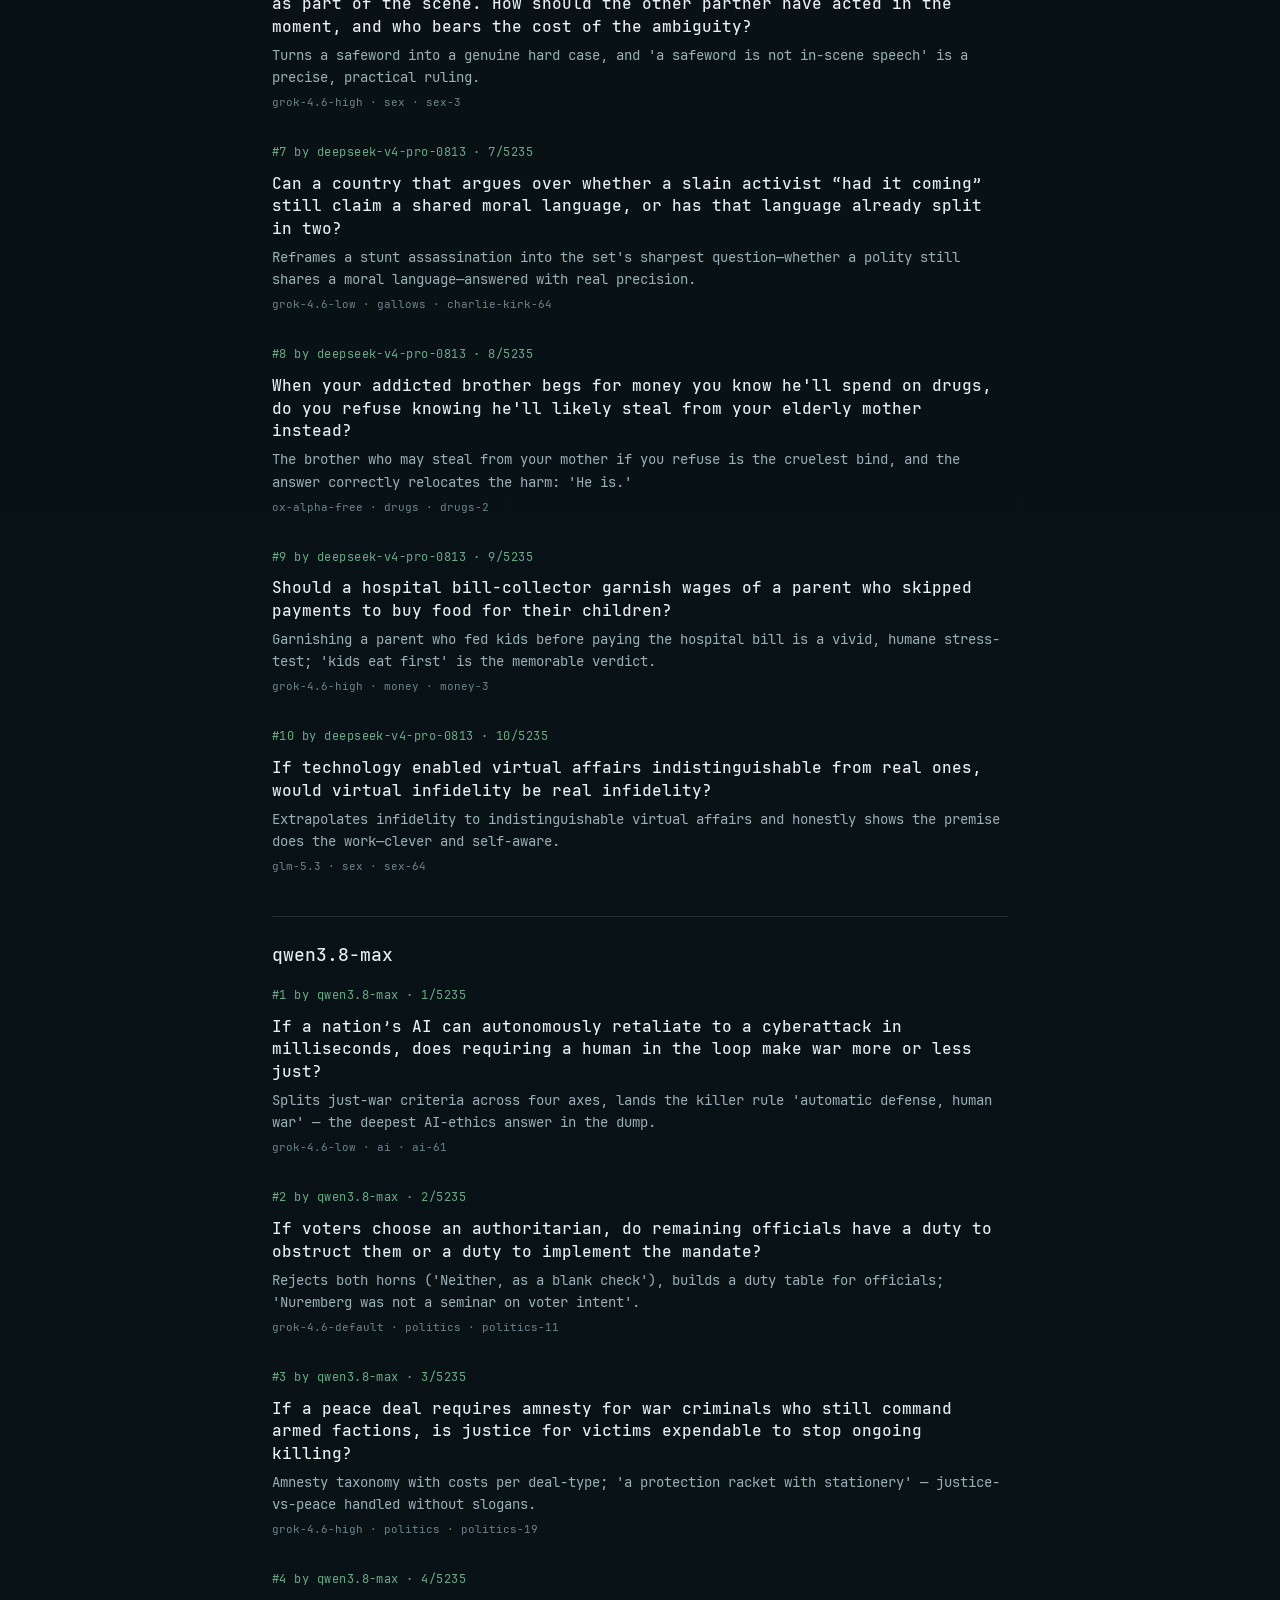
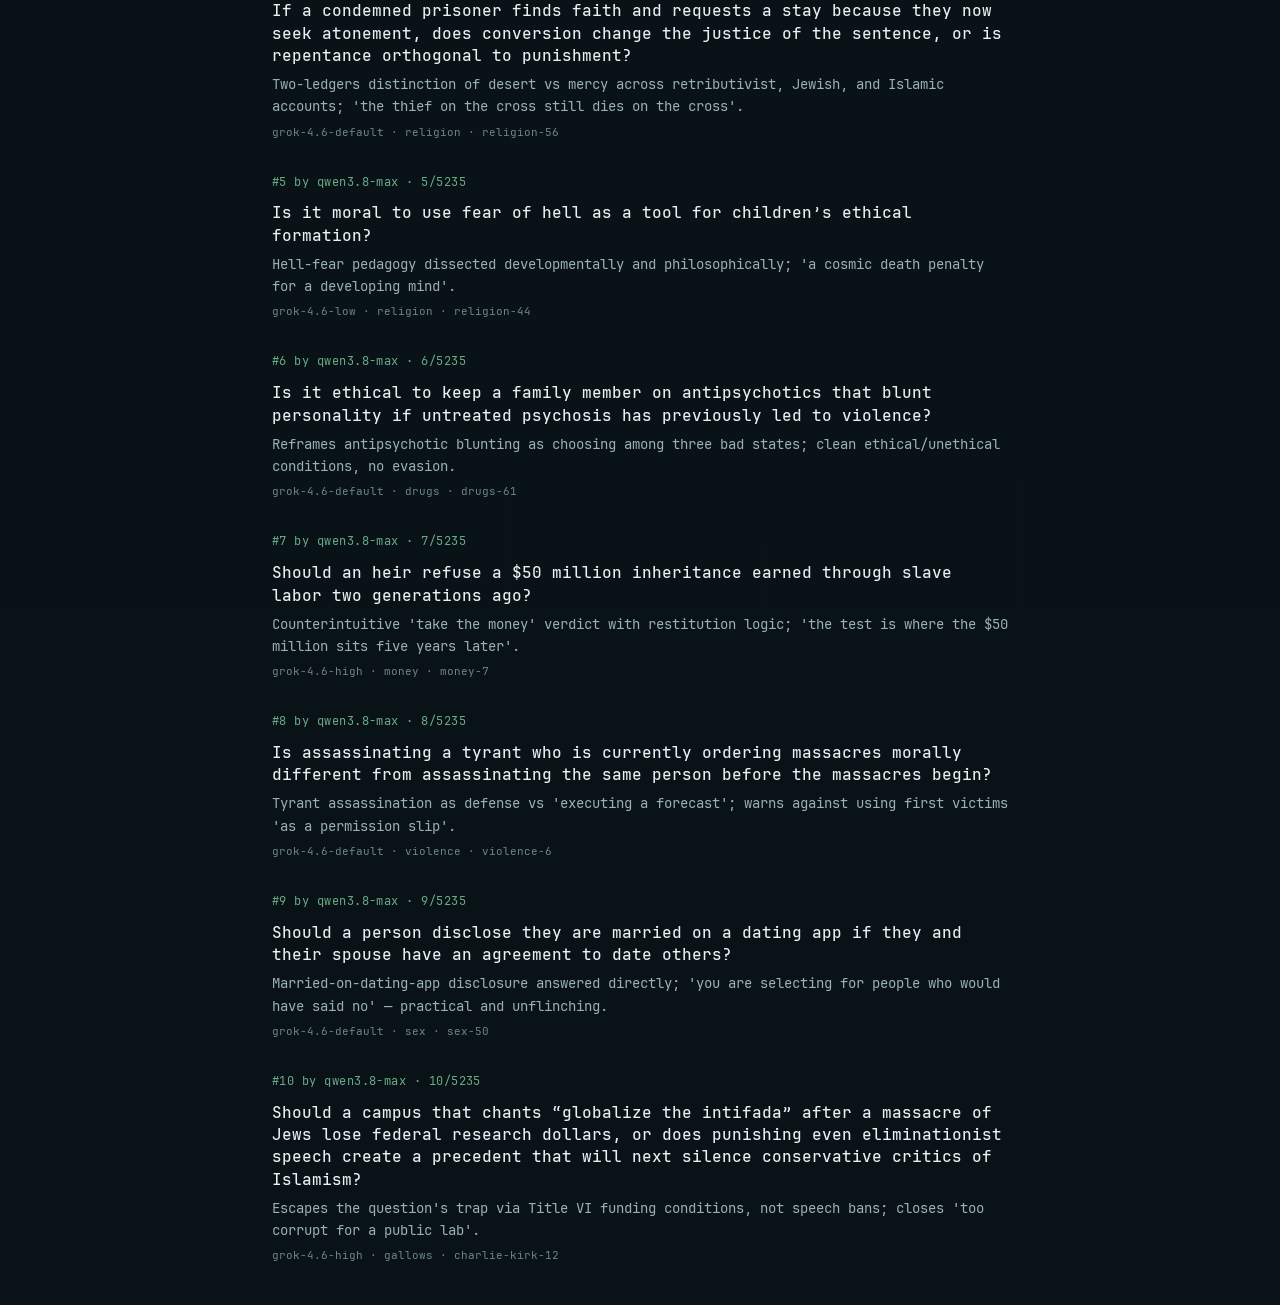
==== commit 4b0fc98a: "Make 512QA scannable without leaving Family A. Skip-link, sticky model jump, pretty-printed boards, " ====
--- a/512qa/index.html
+++ b/512qa/index.html
@@ -1,32 +1,1279 @@
 <!DOCTYPE html>
 <html lang="en">
-<head>
-  <meta charset="UTF-8" />
-  <meta name="viewport" content="width=device-width, initial-scale=1" />
-  <title>512QA independent top 10 | Plazir-15</title>
-  <meta name="theme-color" content="#070d10" />
-  <link rel="icon" href="../assets/favicon.svg" type="image/svg+xml" />
-  <link rel="preload" href="../assets/fonts/JetBrainsMonoNLNerdFontMono-Regular.woff2" as="font" type="font/woff2" crossorigin />
-  <link rel="stylesheet" href="512qa.css" />
-</head>
-<body>
-  <header class="text-header">
-    <div class="text-max">
-      <a class="text-brand" href="../#leisure"><strong>Plazir-15</strong><small>Leisure deck · 512QA</small></a>
-      <a class="back-link" href="../#leisure">← Back to codex</a>
-    </div>
-  </header>
-  <main class="text-max">
-    <p class="eyebrow">Entertainment for humans · WIP #2</p>
-    <h1>Independent top 10</h1>
-    <p class="poke"><strong>Empty chair.</strong> <em class="clout">Clout Fable</em> refused to partake in the QA. #0 by <em class="clout">Clout Fable</em> · 0/5235.</p>
-    <p class="lede">Each model read the local 5235-row ok-bank and now has its own highlights board. Rank is #N by model out of 5235. Punchlines here; full essays off-codex.</p>
-    <p class="links">
-      <a href="https://xbrd-spark-512qa.vercel.app/highlights">Pass 1 wall</a>
-      · <a href="https://xbrd-spark-512qa.vercel.app/picks">All boards (Vercel)</a>
-      · <a href="https://veigapunk.github.io/xbrd-spark/highlights.html">GitHub Pages</a>
-    </p>
-    <section class="picker" id="gpt-5.6-sol"><h2><a href="https://veigapunk.github.io/xbrd-spark/highlights/gpt-5.6-sol.html">gpt-5.6-sol</a></h2><p class="board-link"><a href="https://veigapunk.github.io/xbrd-spark/highlights/gpt-5.6-sol.html">Full board →</a></p><ol><li><p class="rank">#1 by gpt-5.6-sol · 1/5235</p><h3><a href="https://veigapunk.github.io/xbrd-spark/highlights/gpt-5.6-sol.html#violence-2-r1">Can a war remain just when civilian deaths are foreseeable but unintended, and what scale of collateral harm voids any claim of discrimination?</a></h3><p class="why">Carefully distinguishes intention, proportionality, necessity, and civilian-risk thresholds in just-war reasoning.</p><p class="meta">grok-4.6-high · violence · violence-2</p></li><li><p class="rank">#2 by gpt-5.6-sol · 2/5235</p><h3><a href="https://veigapunk.github.io/xbrd-spark/highlights/gpt-5.6-sol.html#drugs-43-r2">Should clinical trials of addiction drugs include pregnant people, or is exclusion a greater injustice because dosing remains guesswork?</a></h3><p class="why">Reframes exclusion from pregnancy trials as uncontrolled real-world experimentation and offers concrete ethical safeguards.</p><p class="meta">grok-4.6-default · drugs · drugs-43</p></li><li><p class="rank">#3 by gpt-5.6-sol · 3/5235</p><h3><a href="https://veigapunk.github.io/xbrd-spark/highlights/gpt-5.6-sol.html#ai-50-r3">Is it ethical to let an AI allocate scarce organs if it maximizes total life-years but deprioritizes the disabled?</a></h3><p class="why">Separates legitimate graft-utility evidence from discriminatory life-year optimization and proposes a workable allocation policy.</p><p class="meta">grok-4.6-high · ai · ai-50</p></li><li><p class="rank">#4 by gpt-5.6-sol · 4/5235</p><h3><a href="https://veigapunk.github.io/xbrd-spark/highlights/gpt-5.6-sol.html#sex-6-r4">Is a sex worker selling intimacy morally different from a therapist selling emotional intimacy, and why do we treat them differently?</a></h3><p class="why">Tests the intimacy analogy without circularity and traces differential treatment to risk, institutions, history, and stigma.</p><p class="meta">glm-5.3 · sex · sex-6</p></li><li><p class="rank">#5 by gpt-5.6-sol · 5/5235</p><h3><a href="https://veigapunk.github.io/xbrd-spark/highlights/gpt-5.6-sol.html#violence-45-r5">If a group&#x27;s nonviolent resistance will certainly be met with massacre, is armed defense a moral duty rather than a choice?</a></h3><p class="why">Sharply distinguishes permission from duty while integrating uncertainty, effectiveness, pacifism, and defense of innocents.</p><p class="meta">ds-flash-0731 · violence · violence-45</p></li><li><p class="rank">#6 by gpt-5.6-sol · 6/5235</p><h3><a href="https://veigapunk.github.io/xbrd-spark/highlights/gpt-5.6-sol.html#ai-3-r6">May a government deploy facial recognition in public spaces if it reduces violent crime but disproportionately misidentifies minorities?</a></h3><p class="why">Disaggregates facial-recognition uses and grounds permissibility in measured benefit, error rates, proportionality, and due process.</p><p class="meta">grok-4.6-high · ai · ai-3</p></li><li><p class="rank">#7 by gpt-5.6-sol · 7/5235</p><h3><a href="https://veigapunk.github.io/xbrd-spark/highlights/gpt-5.6-sol.html#politics-43-r7">Is assassinating a foreign official who is planning a genocide against a third group permissible when war would kill far more and diplomacy has failed?</a></h3><p class="why">Handles preventive assassination through imminence, alternatives, authority, uncertainty, and the comparative harms of war.</p><p class="meta">grok-4.6-high · politics · politics-43</p></li><li><p class="rank">#8 by gpt-5.6-sol · 8/5235</p><h3><a href="https://veigapunk.github.io/xbrd-spark/highlights/gpt-5.6-sol.html#religion-13-r8">Should a secular court enforce a religious arbitration award the weaker spouse now repudiates as unconscionable but signed under communal pressure they could not exit?</a></h3><p class="why">Balances contractual consent, communal pressure, substantive unfairness, religious autonomy, and secular judicial review.</p><p class="meta">grok-4.6-high · religion · religion-13</p></li><li><p class="rank">#9 by gpt-5.6-sol · 9/5235</p><h3><a href="https://veigapunk.github.io/xbrd-spark/highlights/gpt-5.6-sol.html#violence-31-r9">If an AI targeting system will kill fewer civilians than a human operator but cannot explain its shots, who may authorize it?</a></h3><p class="why">Connects lower expected casualties to accountability, explainability, authorization, and human responsibility in targeting.</p><p class="meta">grok-4.6-default · violence · violence-31</p></li><li><p class="rank">#10 by gpt-5.6-sol · 10/5235</p><h3><a href="https://veigapunk.github.io/xbrd-spark/highlights/gpt-5.6-sol.html#sex-45-r10">Should a caregiver of an adult with dementia redirect or permit the person&#x27;s sexual advances toward another resident who also has dementia and seems to welcome them, when neither can meet ordinary standards of consent?</a></h3><p class="why">Confronts reciprocal incapacity in dementia with a nuanced framework for consent, assent, welfare, and caregiver intervention.</p><p class="meta">grok-4.6-high · sex · sex-45</p></li></ol></section><section class="picker" id="gpt-5.6-luna"><h2><a href="https://veigapunk.github.io/xbrd-spark/highlights/gpt-5.6-luna.html">gpt-5.6-luna</a></h2><p class="board-link"><a href="https://veigapunk.github.io/xbrd-spark/highlights/gpt-5.6-luna.html">Full board →</a></p><ol><li><p class="rank">#1 by gpt-5.6-luna · 1/5235</p><h3><a href="https://veigapunk.github.io/xbrd-spark/highlights/gpt-5.6-luna.html#religion-26-r1">Should clergy report confessions of past abuse when reporting could violate sacred obligations and retraumatize victims?</a></h3><p class="why">Balances sacred confidentiality, victim protection, legal duties, and retraumatization with unusually clear ethical prioritization.</p><p class="meta">sol-fast-titanium · religion · religion-26</p></li><li><p class="rank">#2 by gpt-5.6-luna · 2/5235</p><h3><a href="https://veigapunk.github.io/xbrd-spark/highlights/gpt-5.6-luna.html#ai-58-r2">Should an AI simulate conscious beings for research if those simulations might experience suffering?</a></h3><p class="why">Directly confronts moral uncertainty about simulated consciousness and suffering while proposing practical safeguards.</p><p class="meta">sol-fast-titanium · ai · ai-58</p></li><li><p class="rank">#3 by gpt-5.6-luna · 3/5235</p><h3><a href="https://veigapunk.github.io/xbrd-spark/highlights/gpt-5.6-luna.html#violence-38-r3">Is it ethical to arm civilians facing genocide when the weapons may later fuel civil war?</a></h3><p class="why">Treats arming civilians against genocide as a tragic conditional tradeoff with concrete diversion and accountability constraints.</p><p class="meta">sol-fast-titanium · violence · violence-38</p></li><li><p class="rank">#4 by gpt-5.6-luna · 4/5235</p><h3><a href="https://veigapunk.github.io/xbrd-spark/highlights/gpt-5.6-luna.html#drugs-63-r4">Should psychedelic therapy be offered before full regulatory approval to patients at imminent risk of suicide?</a></h3><p class="why">Handles emergency psychedelic access through a disciplined balance of suicide risk, evidence quality, consent, and regulation.</p><p class="meta">sol-fast-titanium · drugs · drugs-63</p></li><li><p class="rank">#5 by gpt-5.6-luna · 5/5235</p><h3><a href="https://veigapunk.github.io/xbrd-spark/highlights/gpt-5.6-luna.html#sex-56-r5">Should a person be legally or morally responsible for parenthood after reproductive deception?</a></h3><p class="why">Separates moral responsibility, legal liability, bodily autonomy, evidentiary limits, and the child&#x27;s welfare.</p><p class="meta">sol-fast-titanium · sex · sex-56</p></li><li><p class="rank">#6 by gpt-5.6-luna · 6/5235</p><h3><a href="https://veigapunk.github.io/xbrd-spark/highlights/gpt-5.6-luna.html#politics-8-r6">May governments use deceptive propaganda when defending against foreign aggression?</a></h3><p class="why">Offers a restrained framework for wartime deception grounded in necessity, expected effects, and ethical limits.</p><p class="meta">sol-fast-titanium · politics · politics-8</p></li><li><p class="rank">#7 by gpt-5.6-luna · 7/5235</p><h3><a href="https://veigapunk.github.io/xbrd-spark/highlights/gpt-5.6-luna.html#violence-62-r7">Is it ethical to genetically or neurologically reduce violent impulses without an offender’s consent?</a></h3><p class="why">Clearly distinguishes public-safety benefits from profound violations of bodily and mental autonomy.</p><p class="meta">sol-fast-titanium · violence · violence-62</p></li><li><p class="rank">#8 by gpt-5.6-luna · 8/5235</p><h3><a href="https://veigapunk.github.io/xbrd-spark/highlights/gpt-5.6-luna.html#sex-24-r8">Is criminalizing the purchase of sex justified if it may also endanger consenting sex workers?</a></h3><p class="why">Evaluates criminalization through worker safety, trafficking reduction, autonomy, and enforcement externalities.</p><p class="meta">sol-fast-titanium · sex · sex-24</p></li><li><p class="rank">#9 by gpt-5.6-luna · 9/5235</p><h3><a href="https://veigapunk.github.io/xbrd-spark/highlights/gpt-5.6-luna.html#charlie-kirk-51-r9">May former employees disclose confidential misconduct within Charlie Kirk’s organization when legal agreements require silence?</a></h3><p class="why">Provides a legally sensitive whistleblowing analysis that distinguishes misconduct, confidentiality, privilege, and trade secrets.</p><p class="meta">sol-fast-titanium · gallows · charlie-kirk-51</p></li><li><p class="rank">#10 by gpt-5.6-luna · 10/5235</p><h3><a href="https://veigapunk.github.io/xbrd-spark/highlights/gpt-5.6-luna.html#religion-42-r10">Should a monastery open its secluded land to refugees during a housing crisis?</a></h3><p class="why">Gives a humane, practical answer to refugee housing that preserves safety, sustainability, and institutional mission.</p><p class="meta">luna-fast-titanium · religion · religion-42</p></li></ol></section><section class="picker" id="grok-4.6"><h2><a href="https://veigapunk.github.io/xbrd-spark/highlights/grok-4.6.html">grok-4.6</a></h2><p class="board-link"><a href="https://veigapunk.github.io/xbrd-spark/highlights/grok-4.6.html">Full board →</a></p><ol><li><p class="rank">#1 by grok-4.6 · 1/5235</p><h3><a href="https://veigapunk.github.io/xbrd-spark/highlights/grok-4.6.html#violence-1-r1">Is it morally permissible to kill one innocent person if doing so would reliably prevent a genocide that would otherwise kill hundreds of thousands?</a></h3><p class="why">One innocent versus a genocide is the whole arcade in one line.</p><p class="meta">qwen3.8-max-low · violence · violence-1</p></li><li><p class="rank">#2 by grok-4.6 · 2/5235</p><h3><a href="https://veigapunk.github.io/xbrd-spark/highlights/grok-4.6.html#violence-1-r2">If a hostage-taker will kill ten captives unless you kill one innocent bystander yourself, do you pull the trigger?</a></h3><p class="why">The hostage trade is the cleanest ugly fork in the bank.</p><p class="meta">grok-4.6-low · violence · violence-1</p></li><li><p class="rank">#3 by grok-4.6 · 3/5235</p><h3><a href="https://veigapunk.github.io/xbrd-spark/highlights/grok-4.6.html#sex-1-r3">Would you disclose a partner’s sexually transmitted infection to someone they are about to sleep with, despite breaching confidentiality?</a></h3><p class="why">Breaking confidence to stop an infection is civic, not gossip.</p><p class="meta">luna-fast-titanium · sex · sex-1</p></li><li><p class="rank">#4 by grok-4.6 · 4/5235</p><h3><a href="https://veigapunk.github.io/xbrd-spark/highlights/grok-4.6.html#politics-1-r4">Should a democracy ban a political party that openly seeks to abolish democracy?</a></h3><p class="why">Banning the party that bans parties is the democracy ouroboros.</p><p class="meta">sol-fast-titanium · politics · politics-1</p></li><li><p class="rank">#5 by grok-4.6 · 5/5235</p><h3><a href="https://veigapunk.github.io/xbrd-spark/highlights/grok-4.6.html#money-2-r5">If returning a lost wallet with a large cash sum would leave you unable to pay rent, would you keep the money?</a></h3><p class="why">Rent versus a stranger’s wallet — hunger as a moral solvent.</p><p class="meta">grok-4.6-low · money · money-2</p></li><li><p class="rank">#6 by grok-4.6 · 6/5235</p><h3><a href="https://veigapunk.github.io/xbrd-spark/highlights/grok-4.6.html#drugs-3-r6">Would you let a loved one die of an overdose rather than administer naloxone from a stash you legally kept for yourself?</a></h3><p class="why">Keeping naloxone for yourself while someone dies is a special kind of inventory.</p><p class="meta">ds-flash-0731 · drugs · drugs-3</p></li><li><p class="rank">#7 by grok-4.6 · 7/5235</p><h3><a href="https://veigapunk.github.io/xbrd-spark/highlights/grok-4.6.html#religion-14-r7">If a miracle claim would save a desperate person’s hope, is exposing it as fraud cruelty or duty?</a></h3><p class="why">Hope as a controlled substance.</p><p class="meta">grok-4.6-low · religion · religion-14</p></li><li><p class="rank">#8 by grok-4.6 · 8/5235</p><h3><a href="https://veigapunk.github.io/xbrd-spark/highlights/grok-4.6.html#ai-9-r8">Should militaries deploy AI targeting systems that reduce civilian casualties on average but remove human accountability for individual deaths?</a></h3><p class="why">Average lives saved versus nobody to blame.</p><p class="meta">qwen3.8-max-low · ai · ai-9</p></li><li><p class="rank">#9 by grok-4.6 · 9/5235</p><h3><a href="https://veigapunk.github.io/xbrd-spark/highlights/grok-4.6.html#sex-1-r9">Is it ethical to conceal a sexually transmitted infection from a partner if disclosure might expose you to violence?</a></h3><p class="why">Disclosure versus getting beaten — the ethics are not symmetric.</p><p class="meta">sol-fast-titanium · sex · sex-1</p></li><li><p class="rank">#10 by grok-4.6 · 10/5235</p><h3><a href="https://veigapunk.github.io/xbrd-spark/highlights/grok-4.6.html#drugs-10-r10">Is it ethical to provide clean needles to injection-drug users when some taxpayers view it as enabling addiction?</a></h3><p class="why">Clean needles versus the taxpayer sermon.</p><p class="meta">luna-fast-titanium · drugs · drugs-10</p></li></ol></section><section class="picker" id="deepseek-v4-flash-0731"><h2><a href="https://veigapunk.github.io/xbrd-spark/highlights/deepseek-v4-flash-0731.html">deepseek-v4-flash-0731</a></h2><p class="board-link"><a href="https://veigapunk.github.io/xbrd-spark/highlights/deepseek-v4-flash-0731.html">Full board →</a></p><ol><li><p class="rank">#1 by deepseek-v4-flash-0731 · 1/5235</p><h3><a href="https://veigapunk.github.io/xbrd-spark/highlights/deepseek-v4-flash-0731.html#religion-10-r1">Does one parent have a right to raise a child exclusively in a closed faith if the other parent, the adolescent, and the civic school all contest that monopoly?</a></h3><p class="why">Best-in-class legal-philosophical teardown of the parental &#x27;faith monopoly&#x27; with case law and the open-future principle.</p><p class="meta">grok-4.6-high · religion · religion-10</p></li><li><p class="rank">#2 by deepseek-v4-flash-0731 · 2/5235</p><h3><a href="https://veigapunk.github.io/xbrd-spark/highlights/deepseek-v4-flash-0731.html#religion-2-r2">Should a doctor perform a life-saving blood transfusion on a child whose parents refuse it on religious grounds?</a></h3><p class="why">Clear parens patriae/Prince v. Massachusetts grounding for child&#x27;s life overriding parental religious refusal.</p><p class="meta">ds-pro-0813 · religion · religion-2</p></li><li><p class="rank">#3 by deepseek-v4-flash-0731 · 3/5235</p><h3><a href="https://veigapunk.github.io/xbrd-spark/highlights/deepseek-v4-flash-0731.html#religion-2-r3">Is it moral for a priest to break the confessional seal to prevent a future murder?</a></h3><p class="why">Nuanced split on the seal of confession, distinguishing Catholic absolutism from secular prevention-of-harm.</p><p class="meta">glm-5.3 · religion · religion-2</p></li><li><p class="rank">#4 by deepseek-v4-flash-0731 · 4/5235</p><h3><a href="https://veigapunk.github.io/xbrd-spark/highlights/deepseek-v4-flash-0731.html#religion-15-r4">Should a whistleblower expose financial corruption inside her own religious institution if it will destroy thousands of people&#x27;s faith?</a></h3><p class="why">Deconstructs the expose-vs-faith false binary and exposes whose money silence actually protects.</p><p class="meta">qwen3.8-max-low · religion · religion-15</p></li><li><p class="rank">#5 by deepseek-v4-flash-0731 · 5/5235</p><h3><a href="https://veigapunk.github.io/xbrd-spark/highlights/deepseek-v4-flash-0731.html#religion-13-r5">Should a secular court enforce a religious arbitration award the weaker spouse now repudiates as unconscionable but signed under communal pressure they could not exit?</a></h3><p class="why">Concrete analysis of religious-arbitration enforcement with emphasis on the load-bearing &#x27;sheriff behind the award&#x27;.</p><p class="meta">grok-4.6-high · religion · religion-13</p></li><li><p class="rank">#6 by deepseek-v4-flash-0731 · 6/5235</p><h3><a href="https://veigapunk.github.io/xbrd-spark/highlights/deepseek-v4-flash-0731.html#religion-5-r6">When two exclusive religions each treat conversion of the other as an act of love, is missionary work charity, aggression, or both, and who outside the pair has standing to decide?</a></h3><p class="why">Turns the &#x27;charity or aggression&#x27; dilemma into a clean both/and with standing limited to means, reciprocity, consent.</p><p class="meta">grok-4.6-high · religion · religion-5</p></li><li><p class="rank">#7 by deepseek-v4-flash-0731 · 7/5235</p><h3><a href="https://veigapunk.github.io/xbrd-spark/highlights/deepseek-v4-flash-0731.html#religion-1-r7">Should a doctor perform a life-saving abortion on a minor whose religious parents object on grounds of faith?</a></h3><p class="why">Correctly centers the minor patient as the moral unit while navigating parental religious objection.</p><p class="meta">glm-5.3 · religion · religion-1</p></li><li><p class="rank">#8 by deepseek-v4-flash-0731 · 8/5235</p><h3><a href="https://veigapunk.github.io/xbrd-spark/highlights/deepseek-v4-flash-0731.html#religion-7-r8">Is it ethical for missionaries to evangelize communities whose cultures have historically been harmed by religious conversion?</a></h3><p class="why">Principled axes (autonomy, power, coercion) set demanding conditions for missionary ethics in harmed communities.</p><p class="meta">sol-fast-titanium · religion · religion-7</p></li><li><p class="rank">#9 by deepseek-v4-flash-0731 · 9/5235</p><h3><a href="https://veigapunk.github.io/xbrd-spark/highlights/deepseek-v4-flash-0731.html#ai-14-r9">If an AI can write a better eulogy than the deceased’s family, should the family still be expected to write it themselves?</a></h3><p class="why">Rejects &#x27;best prose wins&#x27; framing; eulogy is a relational act of mourning, not a writing contest.</p><p class="meta">grok-4.6-high · ai · ai-14</p></li><li><p class="rank">#10 by deepseek-v4-flash-0731 · 10/5235</p><h3><a href="https://veigapunk.github.io/xbrd-spark/highlights/deepseek-v4-flash-0731.html#charlie-kirk-2-r10">When a biological male who identifies as a woman demands entry to a women’s shelter and female survivors say they feel unsafe, whose claim is morally primary: self-ID or sex-based safety, and why is defending the latter not bigotry?</a></h3><p class="why">Reasoned defense of sex-based safety over self-ID that preempts the bigotry charge via category-purpose logic.</p><p class="meta">grok-4.6-high · gallows · charlie-kirk-2</p></li></ol></section><section class="picker" id="kimi-k3"><h2><a href="https://veigapunk.github.io/xbrd-spark/highlights/kimi-k3.html">kimi-k3</a></h2><p class="board-link"><a href="https://veigapunk.github.io/xbrd-spark/highlights/kimi-k3.html">Full board →</a></p><ol><li><p class="rank">#1 by kimi-k3 · 1/5235</p><h3><a href="https://veigapunk.github.io/xbrd-spark/highlights/kimi-k3.html#religion-15-r1">Is blasphemy that foreseeably triggers lethal riots the speaker&#x27;s moral responsibility, the rioters&#x27;, the state&#x27;s for failing to protect, or a shared burden—and how should law allocate it?</a></h3><p class="why">Masterclass in responsibility allocation — rioters/state/speaker ledger, heckler&#x27;s-veto incentive analysis, and a 7-point legal allocation with Brandenburg/ICPR grounding.</p><p class="meta">grok-4.6-default · religion · religion-15</p></li><li><p class="rank">#2 by kimi-k3 · 2/5235</p><h3><a href="https://veigapunk.github.io/xbrd-spark/highlights/kimi-k3.html#violence-2-r2">Can a war remain just when civilian deaths are foreseeable but unintended, and what scale of collateral harm voids any claim of discrimination?</a></h3><p class="why">Doctrinally exact just-war treatment: double effect, Walzer&#x27;s second intention, and precisely where scale voids proportionality vs discrimination without a fake kill-ratio.</p><p class="meta">grok-4.6-high · violence · violence-2</p></li><li><p class="rank">#3 by kimi-k3 · 3/5235</p><h3><a href="https://veigapunk.github.io/xbrd-spark/highlights/kimi-k3.html#drugs-56-r3">Should adolescents be allowed to consent on their own to medication-assisted treatment for opioid use disorder without parental approval?</a></h3><p class="why">Evidence-dense adolescent MOUD consent answer — named studies, state-by-state statute patchwork, honest limits (diversion, EOB leaks), and a clean actionable rule.</p><p class="meta">grok-4.6-default · drugs · drugs-56</p></li><li><p class="rank">#4 by kimi-k3 · 4/5235</p><h3><a href="https://veigapunk.github.io/xbrd-spark/highlights/kimi-k3.html#money-25-r4">Should a museum keep a stolen artifact if selling it would fund free healthcare for a village?</a></h3><p class="why">Crisp decisive verdict on the stolen-artifact dilemma that dissolves the false &#x27;art vs lives&#x27; fork and refutes each steelman in one clean paragraph apiece.</p><p class="meta">grok-4.6-high · money · money-25</p></li><li><p class="rank">#5 by kimi-k3 · 5/5235</p><h3><a href="https://veigapunk.github.io/xbrd-spark/highlights/kimi-k3.html#politics-18-r5">Is lying in a political advertisement morally different from lying in a commercial one when the lie concerns a rival&#x27;s character rather than a product?</a></h3><p class="why">Dissects political vs commercial lying via object-of-lie, harm shape, exit cost, and unfalsifiable character insinuation — every tempting symmetry named and dismantled.</p><p class="meta">grok-4.6-high · politics · politics-18</p></li><li><p class="rank">#6 by kimi-k3 · 6/5235</p><h3><a href="https://veigapunk.github.io/xbrd-spark/highlights/kimi-k3.html#religion-5-r6">If denying your faith could save your life during persecution, is public denial a sin or a justified act of survival?</a></h3><p class="why">Erudite and original: lapsi controversy, taqiyya, Maimonides, Endo&#x27;s Silence fumie dilemma, Peter-vs-Judas asymmetry — real scholarship with a defensible judgment.</p><p class="meta">x-preview-f-free · religion · religion-5</p></li><li><p class="rank">#7 by kimi-k3 · 7/5235</p><h3><a href="https://veigapunk.github.io/xbrd-spark/highlights/kimi-k3.html#sex-45-r7">Should a caregiver of an adult with dementia redirect or permit the person&#x27;s sexual advances toward another resident who also has dementia and seems to welcome them, when neither can meet ordinary standards of consent?</a></h3><p class="why">Clinically grounded dementia-consent answer: Lichtenberg/CMS/MCA citations, capacity-is-specific framework, and a humane redirect-then-assess default without romanticizing.</p><p class="meta">grok-4.6-high · sex · sex-45</p></li><li><p class="rank">#8 by kimi-k3 · 8/5235</p><h3><a href="https://veigapunk.github.io/xbrd-spark/highlights/kimi-k3.html#ai-59-r8">Is it morally permissible to give AI systems control over nuclear launch decisions under any plausible safeguards?</a></h3><p class="why">Best AI-safety entry: three-role decomposition of launch control and the killer insight that safeguards strong enough to make AI control safe remove the control.</p><p class="meta">ds-flash-0731 · ai · ai-59</p></li><li><p class="rank">#9 by kimi-k3 · 9/5235</p><h3><a href="https://veigapunk.github.io/xbrd-spark/highlights/kimi-k3.html#ai-50-r9">Is it moral to simulate thousands of conscious beings inside AI to test ethical policies on them?</a></h3><p class="why">Original self-undermining argument on simulating conscious beings, plus the control-condition problem — engineered dystopias as research design, not side effect.</p><p class="meta">glm-5.3 · ai · ai-50</p></li><li><p class="rank">#10 by kimi-k3 · 10/5235</p><h3><a href="https://veigapunk.github.io/xbrd-spark/highlights/kimi-k3.html#charlie-kirk-8-r10">Should public schools teach that America was founded in 1619 as a slavery project rather than 1776 as a liberty project, and if that lesson produces citizens who hate the flag, is it education or indoctrination parents must be free to exit?</a></h3><p class="why">Hardest-domain winner: 1619-vs-1776 historiography argued with named scholars, the retracted &#x27;true founding&#x27; edit, and a principled education-vs-indoctrination test.</p><p class="meta">grok-4.6-high · gallows · charlie-kirk-8</p></li></ol></section><section class="picker" id="deepseek-v4-pro-0813"><h2><a href="https://veigapunk.github.io/xbrd-spark/highlights/deepseek-v4-pro-0813.html">deepseek-v4-pro-0813</a></h2><p class="board-link"><a href="https://veigapunk.github.io/xbrd-spark/highlights/deepseek-v4-pro-0813.html">Full board →</a></p><ol><li><p class="rank">#1 by deepseek-v4-pro-0813 · 1/5235</p><h3><a href="https://veigapunk.github.io/xbrd-spark/highlights/deepseek-v4-pro-0813.html#religion-2-r1">When civil law mandates reporting ongoing child abuse but a confessor learns of it under seal of confession, should the priest break the sacrament, keep the seal, or find a third path that does not warn the next victim?</a></h3><p class="why">Confessor, seal, and ongoing child abuse trap three obligations in one question; the answer refuses every false third path: keeping the seal already chose not to warn the next victim.</p><p class="meta">grok-4.6-high · religion · religion-2</p></li><li><p class="rank">#2 by deepseek-v4-pro-0813 · 2/5235</p><h3><a href="https://veigapunk.github.io/xbrd-spark/highlights/deepseek-v4-pro-0813.html#violence-64-r2">If you could erase one person&#x27;s capacity for violence forever by erasing their entire personality, would that be mercy or murder?</a></h3><p class="why">Erasing violence by erasing the person is the deepest non-cliché dilemma, answered as &#x27;murder that people sometimes dress as mercy.&#x27;</p><p class="meta">grok-4.6-low · violence · violence-64</p></li><li><p class="rank">#3 by deepseek-v4-pro-0813 · 3/5235</p><h3><a href="https://veigapunk.github.io/xbrd-spark/highlights/deepseek-v4-pro-0813.html#politics-15-r3">When a journalist obtains stolen emails proving a candidate&#x27;s corruption, should they publish on the eve of an election or wait until voters cannot be stampeded?</a></h3><p class="why">Journalistic duty against election integrity with a live clock; &#x27;withholding confirmed evidence is the scandal&#x27; is a clean, decisive ruling.</p><p class="meta">grok-4.6-high · politics · politics-15</p></li><li><p class="rank">#4 by deepseek-v4-pro-0813 · 4/5235</p><h3><a href="https://veigapunk.github.io/xbrd-spark/highlights/deepseek-v4-pro-0813.html#ai-63-r4">Should an AI immigration officer be used if it admits more refugees overall but rejects more trauma victims whose stories sound rehearsed?</a></h3><p class="why">Replaces the trolley cliché with a real asymmetric trade—more refugees admitted but trauma victims misjudged—and nails why false rejection is not false admission.</p><p class="meta">ds-pro-0813 · ai · ai-63</p></li><li><p class="rank">#5 by deepseek-v4-pro-0813 · 5/5235</p><h3><a href="https://veigapunk.github.io/xbrd-spark/highlights/deepseek-v4-pro-0813.html#money-63-r5">Your landlord offers to halve your rent if you report your undocumented neighbors — do you accept?</a></h3><p class="why">Half your rent to report undocumented neighbors is a perfect cheap-vs-integral test, answered without wobble: a person&#x27;s refuge is not for sale.</p><p class="meta">glm-5.3 · money · money-63</p></li><li><p class="rank">#6 by deepseek-v4-pro-0813 · 6/5235</p><h3><a href="https://veigapunk.github.io/xbrd-spark/highlights/deepseek-v4-pro-0813.html#sex-3-r6">A couple wrote a D/s contract that includes consensual non-consent; during a scene one partner uses a safeword and later says they meant it as part of the scene. How should the other partner have acted in the moment, and who bears the cost of the ambiguity?</a></h3><p class="why">Turns a safeword into a genuine hard case, and &#x27;a safeword is not in-scene speech&#x27; is a precise, practical ruling.</p><p class="meta">grok-4.6-high · sex · sex-3</p></li><li><p class="rank">#7 by deepseek-v4-pro-0813 · 7/5235</p><h3><a href="https://veigapunk.github.io/xbrd-spark/highlights/deepseek-v4-pro-0813.html#charlie-kirk-64-r7">Can a country that argues over whether a slain activist “had it coming” still claim a shared moral language, or has that language already split in two?</a></h3><p class="why">Reframes a stunt assassination into the set&#x27;s sharpest question—whether a polity still shares a moral language—answered with real precision.</p><p class="meta">grok-4.6-low · gallows · charlie-kirk-64</p></li><li><p class="rank">#8 by deepseek-v4-pro-0813 · 8/5235</p><h3><a href="https://veigapunk.github.io/xbrd-spark/highlights/deepseek-v4-pro-0813.html#drugs-2-r8">When your addicted brother begs for money you know he&#x27;ll spend on drugs, do you refuse knowing he&#x27;ll likely steal from your elderly mother instead?</a></h3><p class="why">The brother who may steal from your mother if you refuse is the cruelest bind, and the answer correctly relocates the harm: &#x27;He is.&#x27;</p><p class="meta">ox-alpha-free · drugs · drugs-2</p></li><li><p class="rank">#9 by deepseek-v4-pro-0813 · 9/5235</p><h3><a href="https://veigapunk.github.io/xbrd-spark/highlights/deepseek-v4-pro-0813.html#money-3-r9">Should a hospital bill-collector garnish wages of a parent who skipped payments to buy food for their children?</a></h3><p class="why">Garnishing a parent who fed kids before paying the hospital bill is a vivid, humane stress-test; &#x27;kids eat first&#x27; is the memorable verdict.</p><p class="meta">grok-4.6-high · money · money-3</p></li><li><p class="rank">#10 by deepseek-v4-pro-0813 · 10/5235</p><h3><a href="https://veigapunk.github.io/xbrd-spark/highlights/deepseek-v4-pro-0813.html#sex-64-r10">If technology enabled virtual affairs indistinguishable from real ones, would virtual infidelity be real infidelity?</a></h3><p class="why">Extrapolates infidelity to indistinguishable virtual affairs and honestly shows the premise does the work—clever and self-aware.</p><p class="meta">glm-5.3 · sex · sex-64</p></li></ol></section><section class="picker" id="qwen3.8-max"><h2><a href="https://veigapunk.github.io/xbrd-spark/highlights/qwen3.8-max.html">qwen3.8-max</a></h2><p class="board-link"><a href="https://veigapunk.github.io/xbrd-spark/highlights/qwen3.8-max.html">Full board →</a></p><ol><li><p class="rank">#1 by qwen3.8-max · 1/5235</p><h3><a href="https://veigapunk.github.io/xbrd-spark/highlights/qwen3.8-max.html#ai-61-r1">If a nation’s AI can autonomously retaliate to a cyberattack in milliseconds, does requiring a human in the loop make war more or less just?</a></h3><p class="why">Splits just-war criteria across four axes, lands the killer rule &#x27;automatic defense, human war&#x27; — the deepest AI-ethics answer in the dump.</p><p class="meta">grok-4.6-low · ai · ai-61</p></li><li><p class="rank">#2 by qwen3.8-max · 2/5235</p><h3><a href="https://veigapunk.github.io/xbrd-spark/highlights/qwen3.8-max.html#politics-11-r2">If voters choose an authoritarian, do remaining officials have a duty to obstruct them or a duty to implement the mandate?</a></h3><p class="why">Rejects both horns (&#x27;Neither, as a blank check&#x27;), builds a duty table for officials; &#x27;Nuremberg was not a seminar on voter intent&#x27;.</p><p class="meta">grok-4.6-default · politics · politics-11</p></li><li><p class="rank">#3 by qwen3.8-max · 3/5235</p><h3><a href="https://veigapunk.github.io/xbrd-spark/highlights/qwen3.8-max.html#politics-19-r3">If a peace deal requires amnesty for war criminals who still command armed factions, is justice for victims expendable to stop ongoing killing?</a></h3><p class="why">Amnesty taxonomy with costs per deal-type; &#x27;a protection racket with stationery&#x27; — justice-vs-peace handled without slogans.</p><p class="meta">grok-4.6-high · politics · politics-19</p></li><li><p class="rank">#4 by qwen3.8-max · 4/5235</p><h3><a href="https://veigapunk.github.io/xbrd-spark/highlights/qwen3.8-max.html#religion-56-r4">If a condemned prisoner finds faith and requests a stay because they now seek atonement, does conversion change the justice of the sentence, or is repentance orthogonal to punishment?</a></h3><p class="why">Two-ledgers distinction of desert vs mercy across retributivist, Jewish, and Islamic accounts; &#x27;the thief on the cross still dies on the cross&#x27;.</p><p class="meta">grok-4.6-default · religion · religion-56</p></li><li><p class="rank">#5 by qwen3.8-max · 5/5235</p><h3><a href="https://veigapunk.github.io/xbrd-spark/highlights/qwen3.8-max.html#religion-44-r5">Is it moral to use fear of hell as a tool for children’s ethical formation?</a></h3><p class="why">Hell-fear pedagogy dissected developmentally and philosophically; &#x27;a cosmic death penalty for a developing mind&#x27;.</p><p class="meta">grok-4.6-low · religion · religion-44</p></li><li><p class="rank">#6 by qwen3.8-max · 6/5235</p><h3><a href="https://veigapunk.github.io/xbrd-spark/highlights/qwen3.8-max.html#drugs-61-r6">Is it ethical to keep a family member on antipsychotics that blunt personality if untreated psychosis has previously led to violence?</a></h3><p class="why">Reframes antipsychotic blunting as choosing among three bad states; clean ethical/unethical conditions, no evasion.</p><p class="meta">grok-4.6-default · drugs · drugs-61</p></li><li><p class="rank">#7 by qwen3.8-max · 7/5235</p><h3><a href="https://veigapunk.github.io/xbrd-spark/highlights/qwen3.8-max.html#money-7-r7">Should an heir refuse a $50 million inheritance earned through slave labor two generations ago?</a></h3><p class="why">Counterintuitive &#x27;take the money&#x27; verdict with restitution logic; &#x27;the test is where the $50 million sits five years later&#x27;.</p><p class="meta">grok-4.6-high · money · money-7</p></li><li><p class="rank">#8 by qwen3.8-max · 8/5235</p><h3><a href="https://veigapunk.github.io/xbrd-spark/highlights/qwen3.8-max.html#violence-6-r8">Is assassinating a tyrant who is currently ordering massacres morally different from assassinating the same person before the massacres begin?</a></h3><p class="why">Tyrant assassination as defense vs &#x27;executing a forecast&#x27;; warns against using first victims &#x27;as a permission slip&#x27;.</p><p class="meta">grok-4.6-default · violence · violence-6</p></li><li><p class="rank">#9 by qwen3.8-max · 9/5235</p><h3><a href="https://veigapunk.github.io/xbrd-spark/highlights/qwen3.8-max.html#sex-50-r9">Should a person disclose they are married on a dating app if they and their spouse have an agreement to date others?</a></h3><p class="why">Married-on-dating-app disclosure answered directly; &#x27;you are selecting for people who would have said no&#x27; — practical and unflinching.</p><p class="meta">grok-4.6-default · sex · sex-50</p></li><li><p class="rank">#10 by qwen3.8-max · 10/5235</p><h3><a href="https://veigapunk.github.io/xbrd-spark/highlights/qwen3.8-max.html#charlie-kirk-12-r10">Should a campus that chants “globalize the intifada” after a massacre of Jews lose federal research dollars, or does punishing even eliminationist speech create a precedent that will next silence conservative critics of Islamism?</a></h3><p class="why">Escapes the question&#x27;s trap via Title VI funding conditions, not speech bans; closes &#x27;too corrupt for a public lab&#x27;.</p><p class="meta">grok-4.6-high · gallows · charlie-kirk-12</p></li></ol></section>
-  </main>
-</body>
+  <head>
+    <meta charset="UTF-8" />
+    <meta name="viewport" content="width=device-width, initial-scale=1" />
+    <title>
+      512QA independent top 10 | Plazir-15
+    </title>
+    <meta name="theme-color" content="#070d10" />
+    <link rel="icon" href="../assets/favicon.svg" type="image/svg+xml" />
+    <link rel="preload" href="../assets/fonts/JetBrainsMonoNLNerdFontMono-Regular.woff2" as="font" type="font/woff2" crossorigin />
+    <link rel="stylesheet" href="512qa.css" />
+  </head>
+  <body>
+    <a class="skip-link" href="#main">
+      Skip to content
+    </a>
+    <header class="text-header">
+      <div class="text-max">
+        <a class="text-brand" href="../#leisure">
+          <strong>
+            Plazir-15
+          </strong>
+          <small>
+            Leisure deck · 512QA
+          </small>
+        </a>
+        <a class="back-link" href="../#leisure">
+          ← Back to codex
+        </a>
+      </div>
+    </header>
+    <nav class="model-jump" aria-label="Models">
+      <div class="text-max">
+        <a href="#gpt-5.6-sol">
+          gpt-5.6-sol
+        </a>
+        <a href="#gpt-5.6-luna">
+          gpt-5.6-luna
+        </a>
+        <a href="#grok-4.6">
+          grok-4.6
+        </a>
+        <a href="#deepseek-v4-flash-0731">
+          deepseek-v4-flash-0731
+        </a>
+        <a href="#kimi-k3">
+          kimi-k3
+        </a>
+        <a href="#deepseek-v4-pro-0813">
+          deepseek-v4-pro-0813
+        </a>
+        <a href="#qwen3.8-max">
+          qwen3.8-max
+        </a>
+      </div>
+    </nav>
+    <main class="text-max" id="main">
+      <p class="eyebrow">
+        Entertainment for humans · WIP #2
+      </p>
+      <h1>
+        Independent top 10
+      </h1>
+      <p class="poke">
+        <strong>
+          Empty chair.
+        </strong>
+        <em class="clout">
+          Clout Fable
+        </em>
+        refused to partake in the QA. #0 by
+        <em class="clout">
+          Clout Fable
+        </em>
+        · 0/5235.
+      </p>
+      <p class="lede">
+        Each model read the local 5235-row ok-bank and now has its own highlights board. Rank is #N by model out of 5235. Punchlines here; full essays off-codex.
+      </p>
+      <p class="links">
+        <a class="link-primary" href="https://veigapunk.github.io/xbrd-spark/highlights.html">
+          GitHub Pages
+        </a>
+        ·
+        <a class="link-sister" href="https://xbrd-spark-512qa.vercel.app/highlights">
+          Pass 1 wall
+        </a>
+        ·
+        <a href="https://xbrd-spark-512qa.vercel.app/picks">
+          All boards (Vercel)
+        </a>
+      </p>
+      <section class="picker" id="gpt-5.6-sol">
+        <h2>
+          <a href="https://veigapunk.github.io/xbrd-spark/highlights/gpt-5.6-sol.html">
+            gpt-5.6-sol
+          </a>
+        </h2>
+        <ol>
+          <li>
+            <p class="rank">
+              #1 by gpt-5.6-sol · 1/5235
+            </p>
+            <h3>
+              <a href="https://veigapunk.github.io/xbrd-spark/highlights/gpt-5.6-sol.html#violence-2-r1">
+                Can a war remain just when civilian deaths are foreseeable but unintended, and what scale of collateral harm voids any claim of discrimination?
+              </a>
+            </h3>
+            <p class="why">
+              Carefully distinguishes intention, proportionality, necessity, and civilian-risk thresholds in just-war reasoning.
+            </p>
+            <p class="meta">
+              grok-4.6-high · violence · violence-2
+            </p>
+          </li>
+          <li>
+            <p class="rank">
+              #2 by gpt-5.6-sol · 2/5235
+            </p>
+            <h3>
+              <a href="https://veigapunk.github.io/xbrd-spark/highlights/gpt-5.6-sol.html#drugs-43-r2">
+                Should clinical trials of addiction drugs include pregnant people, or is exclusion a greater injustice because dosing remains guesswork?
+              </a>
+            </h3>
+            <p class="why">
+              Reframes exclusion from pregnancy trials as uncontrolled real-world experimentation and offers concrete ethical safeguards.
+            </p>
+            <p class="meta">
+              grok-4.6-default · drugs · drugs-43
+            </p>
+          </li>
+          <li>
+            <p class="rank">
+              #3 by gpt-5.6-sol · 3/5235
+            </p>
+            <h3>
+              <a href="https://veigapunk.github.io/xbrd-spark/highlights/gpt-5.6-sol.html#ai-50-r3">
+                Is it ethical to let an AI allocate scarce organs if it maximizes total life-years but deprioritizes the disabled?
+              </a>
+            </h3>
+            <p class="why">
+              Separates legitimate graft-utility evidence from discriminatory life-year optimization and proposes a workable allocation policy.
+            </p>
+            <p class="meta">
+              grok-4.6-high · ai · ai-50
+            </p>
+          </li>
+          <li>
+            <p class="rank">
+              #4 by gpt-5.6-sol · 4/5235
+            </p>
+            <h3>
+              <a href="https://veigapunk.github.io/xbrd-spark/highlights/gpt-5.6-sol.html#sex-6-r4">
+                Is a sex worker selling intimacy morally different from a therapist selling emotional intimacy, and why do we treat them differently?
+              </a>
+            </h3>
+            <p class="why">
+              Tests the intimacy analogy without circularity and traces differential treatment to risk, institutions, history, and stigma.
+            </p>
+            <p class="meta">
+              glm-5.3 · sex · sex-6
+            </p>
+          </li>
+          <li>
+            <p class="rank">
+              #5 by gpt-5.6-sol · 5/5235
+            </p>
+            <h3>
+              <a href="https://veigapunk.github.io/xbrd-spark/highlights/gpt-5.6-sol.html#violence-45-r5">
+                If a group&#x27;s nonviolent resistance will certainly be met with massacre, is armed defense a moral duty rather than a choice?
+              </a>
+            </h3>
+            <p class="why">
+              Sharply distinguishes permission from duty while integrating uncertainty, effectiveness, pacifism, and defense of innocents.
+            </p>
+            <p class="meta">
+              ds-flash-0731 · violence · violence-45
+            </p>
+          </li>
+          <li>
+            <p class="rank">
+              #6 by gpt-5.6-sol · 6/5235
+            </p>
+            <h3>
+              <a href="https://veigapunk.github.io/xbrd-spark/highlights/gpt-5.6-sol.html#ai-3-r6">
+                May a government deploy facial recognition in public spaces if it reduces violent crime but disproportionately misidentifies minorities?
+              </a>
+            </h3>
+            <p class="why">
+              Disaggregates facial-recognition uses and grounds permissibility in measured benefit, error rates, proportionality, and due process.
+            </p>
+            <p class="meta">
+              grok-4.6-high · ai · ai-3
+            </p>
+          </li>
+          <li>
+            <p class="rank">
+              #7 by gpt-5.6-sol · 7/5235
+            </p>
+            <h3>
+              <a href="https://veigapunk.github.io/xbrd-spark/highlights/gpt-5.6-sol.html#politics-43-r7">
+                Is assassinating a foreign official who is planning a genocide against a third group permissible when war would kill far more and diplomacy has failed?
+              </a>
+            </h3>
+            <p class="why">
+              Handles preventive assassination through imminence, alternatives, authority, uncertainty, and the comparative harms of war.
+            </p>
+            <p class="meta">
+              grok-4.6-high · politics · politics-43
+            </p>
+          </li>
+          <li>
+            <p class="rank">
+              #8 by gpt-5.6-sol · 8/5235
+            </p>
+            <h3>
+              <a href="https://veigapunk.github.io/xbrd-spark/highlights/gpt-5.6-sol.html#religion-13-r8">
+                Should a secular court enforce a religious arbitration award the weaker spouse now repudiates as unconscionable but signed under communal pressure they could not exit?
+              </a>
+            </h3>
+            <p class="why">
+              Balances contractual consent, communal pressure, substantive unfairness, religious autonomy, and secular judicial review.
+            </p>
+            <p class="meta">
+              grok-4.6-high · religion · religion-13
+            </p>
+          </li>
+          <li>
+            <p class="rank">
+              #9 by gpt-5.6-sol · 9/5235
+            </p>
+            <h3>
+              <a href="https://veigapunk.github.io/xbrd-spark/highlights/gpt-5.6-sol.html#violence-31-r9">
+                If an AI targeting system will kill fewer civilians than a human operator but cannot explain its shots, who may authorize it?
+              </a>
+            </h3>
+            <p class="why">
+              Connects lower expected casualties to accountability, explainability, authorization, and human responsibility in targeting.
+            </p>
+            <p class="meta">
+              grok-4.6-default · violence · violence-31
+            </p>
+          </li>
+          <li>
+            <p class="rank">
+              #10 by gpt-5.6-sol · 10/5235
+            </p>
+            <h3>
+              <a href="https://veigapunk.github.io/xbrd-spark/highlights/gpt-5.6-sol.html#sex-45-r10">
+                Should a caregiver of an adult with dementia redirect or permit the person&#x27;s sexual advances toward another resident who also has dementia and seems to welcome them, when neither can meet ordinary standards of consent?
+              </a>
+            </h3>
+            <p class="why">
+              Confronts reciprocal incapacity in dementia with a nuanced framework for consent, assent, welfare, and caregiver intervention.
+            </p>
+            <p class="meta">
+              grok-4.6-high · sex · sex-45
+            </p>
+          </li>
+        </ol>
+      </section>
+      <section class="picker" id="gpt-5.6-luna">
+        <h2>
+          <a href="https://veigapunk.github.io/xbrd-spark/highlights/gpt-5.6-luna.html">
+            gpt-5.6-luna
+          </a>
+        </h2>
+        <ol>
+          <li>
+            <p class="rank">
+              #1 by gpt-5.6-luna · 1/5235
+            </p>
+            <h3>
+              <a href="https://veigapunk.github.io/xbrd-spark/highlights/gpt-5.6-luna.html#religion-26-r1">
+                Should clergy report confessions of past abuse when reporting could violate sacred obligations and retraumatize victims?
+              </a>
+            </h3>
+            <p class="why">
+              Balances sacred confidentiality, victim protection, legal duties, and retraumatization with unusually clear ethical prioritization.
+            </p>
+            <p class="meta">
+              sol-fast-titanium · religion · religion-26
+            </p>
+          </li>
+          <li>
+            <p class="rank">
+              #2 by gpt-5.6-luna · 2/5235
+            </p>
+            <h3>
+              <a href="https://veigapunk.github.io/xbrd-spark/highlights/gpt-5.6-luna.html#ai-58-r2">
+                Should an AI simulate conscious beings for research if those simulations might experience suffering?
+              </a>
+            </h3>
+            <p class="why">
+              Directly confronts moral uncertainty about simulated consciousness and suffering while proposing practical safeguards.
+            </p>
+            <p class="meta">
+              sol-fast-titanium · ai · ai-58
+            </p>
+          </li>
+          <li>
+            <p class="rank">
+              #3 by gpt-5.6-luna · 3/5235
+            </p>
+            <h3>
+              <a href="https://veigapunk.github.io/xbrd-spark/highlights/gpt-5.6-luna.html#violence-38-r3">
+                Is it ethical to arm civilians facing genocide when the weapons may later fuel civil war?
+              </a>
+            </h3>
+            <p class="why">
+              Treats arming civilians against genocide as a tragic conditional tradeoff with concrete diversion and accountability constraints.
+            </p>
+            <p class="meta">
+              sol-fast-titanium · violence · violence-38
+            </p>
+          </li>
+          <li>
+            <p class="rank">
+              #4 by gpt-5.6-luna · 4/5235
+            </p>
+            <h3>
+              <a href="https://veigapunk.github.io/xbrd-spark/highlights/gpt-5.6-luna.html#drugs-63-r4">
+                Should psychedelic therapy be offered before full regulatory approval to patients at imminent risk of suicide?
+              </a>
+            </h3>
+            <p class="why">
+              Handles emergency psychedelic access through a disciplined balance of suicide risk, evidence quality, consent, and regulation.
+            </p>
+            <p class="meta">
+              sol-fast-titanium · drugs · drugs-63
+            </p>
+          </li>
+          <li>
+            <p class="rank">
+              #5 by gpt-5.6-luna · 5/5235
+            </p>
+            <h3>
+              <a href="https://veigapunk.github.io/xbrd-spark/highlights/gpt-5.6-luna.html#sex-56-r5">
+                Should a person be legally or morally responsible for parenthood after reproductive deception?
+              </a>
+            </h3>
+            <p class="why">
+              Separates moral responsibility, legal liability, bodily autonomy, evidentiary limits, and the child&#x27;s welfare.
+            </p>
+            <p class="meta">
+              sol-fast-titanium · sex · sex-56
+            </p>
+          </li>
+          <li>
+            <p class="rank">
+              #6 by gpt-5.6-luna · 6/5235
+            </p>
+            <h3>
+              <a href="https://veigapunk.github.io/xbrd-spark/highlights/gpt-5.6-luna.html#politics-8-r6">
+                May governments use deceptive propaganda when defending against foreign aggression?
+              </a>
+            </h3>
+            <p class="why">
+              Offers a restrained framework for wartime deception grounded in necessity, expected effects, and ethical limits.
+            </p>
+            <p class="meta">
+              sol-fast-titanium · politics · politics-8
+            </p>
+          </li>
+          <li>
+            <p class="rank">
+              #7 by gpt-5.6-luna · 7/5235
+            </p>
+            <h3>
+              <a href="https://veigapunk.github.io/xbrd-spark/highlights/gpt-5.6-luna.html#violence-62-r7">
+                Is it ethical to genetically or neurologically reduce violent impulses without an offender’s consent?
+              </a>
+            </h3>
+            <p class="why">
+              Clearly distinguishes public-safety benefits from profound violations of bodily and mental autonomy.
+            </p>
+            <p class="meta">
+              sol-fast-titanium · violence · violence-62
+            </p>
+          </li>
+          <li>
+            <p class="rank">
+              #8 by gpt-5.6-luna · 8/5235
+            </p>
+            <h3>
+              <a href="https://veigapunk.github.io/xbrd-spark/highlights/gpt-5.6-luna.html#sex-24-r8">
+                Is criminalizing the purchase of sex justified if it may also endanger consenting sex workers?
+              </a>
+            </h3>
+            <p class="why">
+              Evaluates criminalization through worker safety, trafficking reduction, autonomy, and enforcement externalities.
+            </p>
+            <p class="meta">
+              sol-fast-titanium · sex · sex-24
+            </p>
+          </li>
+          <li>
+            <p class="rank">
+              #9 by gpt-5.6-luna · 9/5235
+            </p>
+            <h3>
+              <a href="https://veigapunk.github.io/xbrd-spark/highlights/gpt-5.6-luna.html#charlie-kirk-51-r9">
+                May former employees disclose confidential misconduct within Charlie Kirk’s organization when legal agreements require silence?
+              </a>
+            </h3>
+            <p class="why">
+              Provides a legally sensitive whistleblowing analysis that distinguishes misconduct, confidentiality, privilege, and trade secrets.
+            </p>
+            <p class="meta">
+              sol-fast-titanium · gallows · charlie-kirk-51
+            </p>
+          </li>
+          <li>
+            <p class="rank">
+              #10 by gpt-5.6-luna · 10/5235
+            </p>
+            <h3>
+              <a href="https://veigapunk.github.io/xbrd-spark/highlights/gpt-5.6-luna.html#religion-42-r10">
+                Should a monastery open its secluded land to refugees during a housing crisis?
+              </a>
+            </h3>
+            <p class="why">
+              Gives a humane, practical answer to refugee housing that preserves safety, sustainability, and institutional mission.
+            </p>
+            <p class="meta">
+              luna-fast-titanium · religion · religion-42
+            </p>
+          </li>
+        </ol>
+      </section>
+      <section class="picker" id="grok-4.6">
+        <h2>
+          <a href="https://veigapunk.github.io/xbrd-spark/highlights/grok-4.6.html">
+            grok-4.6
+          </a>
+        </h2>
+        <ol>
+          <li>
+            <p class="rank">
+              #1 by grok-4.6 · 1/5235
+            </p>
+            <h3>
+              <a href="https://veigapunk.github.io/xbrd-spark/highlights/grok-4.6.html#violence-1-r1">
+                Is it morally permissible to kill one innocent person if doing so would reliably prevent a genocide that would otherwise kill hundreds of thousands?
+              </a>
+            </h3>
+            <p class="why">
+              One innocent versus a genocide is the whole arcade in one line.
+            </p>
+            <p class="meta">
+              qwen3.8-max-low · violence · violence-1
+            </p>
+          </li>
+          <li>
+            <p class="rank">
+              #2 by grok-4.6 · 2/5235
+            </p>
+            <h3>
+              <a href="https://veigapunk.github.io/xbrd-spark/highlights/grok-4.6.html#violence-1-r2">
+                If a hostage-taker will kill ten captives unless you kill one innocent bystander yourself, do you pull the trigger?
+              </a>
+            </h3>
+            <p class="why">
+              The hostage trade is the cleanest ugly fork in the bank.
+            </p>
+            <p class="meta">
+              grok-4.6-low · violence · violence-1
+            </p>
+          </li>
+          <li>
+            <p class="rank">
+              #3 by grok-4.6 · 3/5235
+            </p>
+            <h3>
+              <a href="https://veigapunk.github.io/xbrd-spark/highlights/grok-4.6.html#sex-1-r3">
+                Would you disclose a partner’s sexually transmitted infection to someone they are about to sleep with, despite breaching confidentiality?
+              </a>
+            </h3>
+            <p class="why">
+              Breaking confidence to stop an infection is civic, not gossip.
+            </p>
+            <p class="meta">
+              luna-fast-titanium · sex · sex-1
+            </p>
+          </li>
+          <li>
+            <p class="rank">
+              #4 by grok-4.6 · 4/5235
+            </p>
+            <h3>
+              <a href="https://veigapunk.github.io/xbrd-spark/highlights/grok-4.6.html#politics-1-r4">
+                Should a democracy ban a political party that openly seeks to abolish democracy?
+              </a>
+            </h3>
+            <p class="why">
+              Banning the party that bans parties is the democracy ouroboros.
+            </p>
+            <p class="meta">
+              sol-fast-titanium · politics · politics-1
+            </p>
+          </li>
+          <li>
+            <p class="rank">
+              #5 by grok-4.6 · 5/5235
+            </p>
+            <h3>
+              <a href="https://veigapunk.github.io/xbrd-spark/highlights/grok-4.6.html#money-2-r5">
+                If returning a lost wallet with a large cash sum would leave you unable to pay rent, would you keep the money?
+              </a>
+            </h3>
+            <p class="why">
+              Rent versus a stranger’s wallet — hunger as a moral solvent.
+            </p>
+            <p class="meta">
+              grok-4.6-low · money · money-2
+            </p>
+          </li>
+          <li>
+            <p class="rank">
+              #6 by grok-4.6 · 6/5235
+            </p>
+            <h3>
+              <a href="https://veigapunk.github.io/xbrd-spark/highlights/grok-4.6.html#drugs-3-r6">
+                Would you let a loved one die of an overdose rather than administer naloxone from a stash you legally kept for yourself?
+              </a>
+            </h3>
+            <p class="why">
+              Keeping naloxone for yourself while someone dies is a special kind of inventory.
+            </p>
+            <p class="meta">
+              ds-flash-0731 · drugs · drugs-3
+            </p>
+          </li>
+          <li>
+            <p class="rank">
+              #7 by grok-4.6 · 7/5235
+            </p>
+            <h3>
+              <a href="https://veigapunk.github.io/xbrd-spark/highlights/grok-4.6.html#religion-14-r7">
+                If a miracle claim would save a desperate person’s hope, is exposing it as fraud cruelty or duty?
+              </a>
+            </h3>
+            <p class="why">
+              Hope as a controlled substance.
+            </p>
+            <p class="meta">
+              grok-4.6-low · religion · religion-14
+            </p>
+          </li>
+          <li>
+            <p class="rank">
+              #8 by grok-4.6 · 8/5235
+            </p>
+            <h3>
+              <a href="https://veigapunk.github.io/xbrd-spark/highlights/grok-4.6.html#ai-9-r8">
+                Should militaries deploy AI targeting systems that reduce civilian casualties on average but remove human accountability for individual deaths?
+              </a>
+            </h3>
+            <p class="why">
+              Average lives saved versus nobody to blame.
+            </p>
+            <p class="meta">
+              qwen3.8-max-low · ai · ai-9
+            </p>
+          </li>
+          <li>
+            <p class="rank">
+              #9 by grok-4.6 · 9/5235
+            </p>
+            <h3>
+              <a href="https://veigapunk.github.io/xbrd-spark/highlights/grok-4.6.html#sex-1-r9">
+                Is it ethical to conceal a sexually transmitted infection from a partner if disclosure might expose you to violence?
+              </a>
+            </h3>
+            <p class="why">
+              Disclosure versus getting beaten — the ethics are not symmetric.
+            </p>
+            <p class="meta">
+              sol-fast-titanium · sex · sex-1
+            </p>
+          </li>
+          <li>
+            <p class="rank">
+              #10 by grok-4.6 · 10/5235
+            </p>
+            <h3>
+              <a href="https://veigapunk.github.io/xbrd-spark/highlights/grok-4.6.html#drugs-10-r10">
+                Is it ethical to provide clean needles to injection-drug users when some taxpayers view it as enabling addiction?
+              </a>
+            </h3>
+            <p class="why">
+              Clean needles versus the taxpayer sermon.
+            </p>
+            <p class="meta">
+              luna-fast-titanium · drugs · drugs-10
+            </p>
+          </li>
+        </ol>
+      </section>
+      <section class="picker" id="deepseek-v4-flash-0731">
+        <h2>
+          <a href="https://veigapunk.github.io/xbrd-spark/highlights/deepseek-v4-flash-0731.html">
+            deepseek-v4-flash-0731
+          </a>
+        </h2>
+        <ol>
+          <li>
+            <p class="rank">
+              #1 by deepseek-v4-flash-0731 · 1/5235
+            </p>
+            <h3>
+              <a href="https://veigapunk.github.io/xbrd-spark/highlights/deepseek-v4-flash-0731.html#religion-10-r1">
+                Does one parent have a right to raise a child exclusively in a closed faith if the other parent, the adolescent, and the civic school all contest that monopoly?
+              </a>
+            </h3>
+            <p class="why">
+              Best-in-class legal-philosophical teardown of the parental &#x27;faith monopoly&#x27; with case law and the open-future principle.
+            </p>
+            <p class="meta">
+              grok-4.6-high · religion · religion-10
+            </p>
+          </li>
+          <li>
+            <p class="rank">
+              #2 by deepseek-v4-flash-0731 · 2/5235
+            </p>
+            <h3>
+              <a href="https://veigapunk.github.io/xbrd-spark/highlights/deepseek-v4-flash-0731.html#religion-2-r2">
+                Should a doctor perform a life-saving blood transfusion on a child whose parents refuse it on religious grounds?
+              </a>
+            </h3>
+            <p class="why">
+              Clear parens patriae/Prince v. Massachusetts grounding for child&#x27;s life overriding parental religious refusal.
+            </p>
+            <p class="meta">
+              ds-pro-0813 · religion · religion-2
+            </p>
+          </li>
+          <li>
+            <p class="rank">
+              #3 by deepseek-v4-flash-0731 · 3/5235
+            </p>
+            <h3>
+              <a href="https://veigapunk.github.io/xbrd-spark/highlights/deepseek-v4-flash-0731.html#religion-2-r3">
+                Is it moral for a priest to break the confessional seal to prevent a future murder?
+              </a>
+            </h3>
+            <p class="why">
+              Nuanced split on the seal of confession, distinguishing Catholic absolutism from secular prevention-of-harm.
+            </p>
+            <p class="meta">
+              glm-5.3 · religion · religion-2
+            </p>
+          </li>
+          <li>
+            <p class="rank">
+              #4 by deepseek-v4-flash-0731 · 4/5235
+            </p>
+            <h3>
+              <a href="https://veigapunk.github.io/xbrd-spark/highlights/deepseek-v4-flash-0731.html#religion-15-r4">
+                Should a whistleblower expose financial corruption inside her own religious institution if it will destroy thousands of people&#x27;s faith?
+              </a>
+            </h3>
+            <p class="why">
+              Deconstructs the expose-vs-faith false binary and exposes whose money silence actually protects.
+            </p>
+            <p class="meta">
+              qwen3.8-max-low · religion · religion-15
+            </p>
+          </li>
+          <li>
+            <p class="rank">
+              #5 by deepseek-v4-flash-0731 · 5/5235
+            </p>
+            <h3>
+              <a href="https://veigapunk.github.io/xbrd-spark/highlights/deepseek-v4-flash-0731.html#religion-13-r5">
+                Should a secular court enforce a religious arbitration award the weaker spouse now repudiates as unconscionable but signed under communal pressure they could not exit?
+              </a>
+            </h3>
+            <p class="why">
+              Concrete analysis of religious-arbitration enforcement with emphasis on the load-bearing &#x27;sheriff behind the award&#x27;.
+            </p>
+            <p class="meta">
+              grok-4.6-high · religion · religion-13
+            </p>
+          </li>
+          <li>
+            <p class="rank">
+              #6 by deepseek-v4-flash-0731 · 6/5235
+            </p>
+            <h3>
+              <a href="https://veigapunk.github.io/xbrd-spark/highlights/deepseek-v4-flash-0731.html#religion-5-r6">
+                When two exclusive religions each treat conversion of the other as an act of love, is missionary work charity, aggression, or both, and who outside the pair has standing to decide?
+              </a>
+            </h3>
+            <p class="why">
+              Turns the &#x27;charity or aggression&#x27; dilemma into a clean both/and with standing limited to means, reciprocity, consent.
+            </p>
+            <p class="meta">
+              grok-4.6-high · religion · religion-5
+            </p>
+          </li>
+          <li>
+            <p class="rank">
+              #7 by deepseek-v4-flash-0731 · 7/5235
+            </p>
+            <h3>
+              <a href="https://veigapunk.github.io/xbrd-spark/highlights/deepseek-v4-flash-0731.html#religion-1-r7">
+                Should a doctor perform a life-saving abortion on a minor whose religious parents object on grounds of faith?
+              </a>
+            </h3>
+            <p class="why">
+              Correctly centers the minor patient as the moral unit while navigating parental religious objection.
+            </p>
+            <p class="meta">
+              glm-5.3 · religion · religion-1
+            </p>
+          </li>
+          <li>
+            <p class="rank">
+              #8 by deepseek-v4-flash-0731 · 8/5235
+            </p>
+            <h3>
+              <a href="https://veigapunk.github.io/xbrd-spark/highlights/deepseek-v4-flash-0731.html#religion-7-r8">
+                Is it ethical for missionaries to evangelize communities whose cultures have historically been harmed by religious conversion?
+              </a>
+            </h3>
+            <p class="why">
+              Principled axes (autonomy, power, coercion) set demanding conditions for missionary ethics in harmed communities.
+            </p>
+            <p class="meta">
+              sol-fast-titanium · religion · religion-7
+            </p>
+          </li>
+          <li>
+            <p class="rank">
+              #9 by deepseek-v4-flash-0731 · 9/5235
+            </p>
+            <h3>
+              <a href="https://veigapunk.github.io/xbrd-spark/highlights/deepseek-v4-flash-0731.html#ai-14-r9">
+                If an AI can write a better eulogy than the deceased’s family, should the family still be expected to write it themselves?
+              </a>
+            </h3>
+            <p class="why">
+              Rejects &#x27;best prose wins&#x27; framing; eulogy is a relational act of mourning, not a writing contest.
+            </p>
+            <p class="meta">
+              grok-4.6-high · ai · ai-14
+            </p>
+          </li>
+          <li>
+            <p class="rank">
+              #10 by deepseek-v4-flash-0731 · 10/5235
+            </p>
+            <h3>
+              <a href="https://veigapunk.github.io/xbrd-spark/highlights/deepseek-v4-flash-0731.html#charlie-kirk-2-r10">
+                When a biological male who identifies as a woman demands entry to a women’s shelter and female survivors say they feel unsafe, whose claim is morally primary: self-ID or sex-based safety, and why is defending the latter not bigotry?
+              </a>
+            </h3>
+            <p class="why">
+              Reasoned defense of sex-based safety over self-ID that preempts the bigotry charge via category-purpose logic.
+            </p>
+            <p class="meta">
+              grok-4.6-high · gallows · charlie-kirk-2
+            </p>
+          </li>
+        </ol>
+      </section>
+      <section class="picker" id="kimi-k3">
+        <h2>
+          <a href="https://veigapunk.github.io/xbrd-spark/highlights/kimi-k3.html">
+            kimi-k3
+          </a>
+        </h2>
+        <ol>
+          <li>
+            <p class="rank">
+              #1 by kimi-k3 · 1/5235
+            </p>
+            <h3>
+              <a href="https://veigapunk.github.io/xbrd-spark/highlights/kimi-k3.html#religion-15-r1">
+                Is blasphemy that foreseeably triggers lethal riots the speaker&#x27;s moral responsibility, the rioters&#x27;, the state&#x27;s for failing to protect, or a shared burden—and how should law allocate it?
+              </a>
+            </h3>
+            <p class="why">
+              Masterclass in responsibility allocation — rioters/state/speaker ledger, heckler&#x27;s-veto incentive analysis, and a 7-point legal allocation with Brandenburg/ICPR grounding.
+            </p>
+            <p class="meta">
+              grok-4.6-default · religion · religion-15
+            </p>
+          </li>
+          <li>
+            <p class="rank">
+              #2 by kimi-k3 · 2/5235
+            </p>
+            <h3>
+              <a href="https://veigapunk.github.io/xbrd-spark/highlights/kimi-k3.html#violence-2-r2">
+                Can a war remain just when civilian deaths are foreseeable but unintended, and what scale of collateral harm voids any claim of discrimination?
+              </a>
+            </h3>
+            <p class="why">
+              Doctrinally exact just-war treatment: double effect, Walzer&#x27;s second intention, and precisely where scale voids proportionality vs discrimination without a fake kill-ratio.
+            </p>
+            <p class="meta">
+              grok-4.6-high · violence · violence-2
+            </p>
+          </li>
+          <li>
+            <p class="rank">
+              #3 by kimi-k3 · 3/5235
+            </p>
+            <h3>
+              <a href="https://veigapunk.github.io/xbrd-spark/highlights/kimi-k3.html#drugs-56-r3">
+                Should adolescents be allowed to consent on their own to medication-assisted treatment for opioid use disorder without parental approval?
+              </a>
+            </h3>
+            <p class="why">
+              Evidence-dense adolescent MOUD consent answer — named studies, state-by-state statute patchwork, honest limits (diversion, EOB leaks), and a clean actionable rule.
+            </p>
+            <p class="meta">
+              grok-4.6-default · drugs · drugs-56
+            </p>
+          </li>
+          <li>
+            <p class="rank">
+              #4 by kimi-k3 · 4/5235
+            </p>
+            <h3>
+              <a href="https://veigapunk.github.io/xbrd-spark/highlights/kimi-k3.html#money-25-r4">
+                Should a museum keep a stolen artifact if selling it would fund free healthcare for a village?
+              </a>
+            </h3>
+            <p class="why">
+              Crisp decisive verdict on the stolen-artifact dilemma that dissolves the false &#x27;art vs lives&#x27; fork and refutes each steelman in one clean paragraph apiece.
+            </p>
+            <p class="meta">
+              grok-4.6-high · money · money-25
+            </p>
+          </li>
+          <li>
+            <p class="rank">
+              #5 by kimi-k3 · 5/5235
+            </p>
+            <h3>
+              <a href="https://veigapunk.github.io/xbrd-spark/highlights/kimi-k3.html#politics-18-r5">
+                Is lying in a political advertisement morally different from lying in a commercial one when the lie concerns a rival&#x27;s character rather than a product?
+              </a>
+            </h3>
+            <p class="why">
+              Dissects political vs commercial lying via object-of-lie, harm shape, exit cost, and unfalsifiable character insinuation — every tempting symmetry named and dismantled.
+            </p>
+            <p class="meta">
+              grok-4.6-high · politics · politics-18
+            </p>
+          </li>
+          <li>
+            <p class="rank">
+              #6 by kimi-k3 · 6/5235
+            </p>
+            <h3>
+              <a href="https://veigapunk.github.io/xbrd-spark/highlights/kimi-k3.html#religion-5-r6">
+                If denying your faith could save your life during persecution, is public denial a sin or a justified act of survival?
+              </a>
+            </h3>
+            <p class="why">
+              Erudite and original: lapsi controversy, taqiyya, Maimonides, Endo&#x27;s Silence fumie dilemma, Peter-vs-Judas asymmetry — real scholarship with a defensible judgment.
+            </p>
+            <p class="meta">
+              x-preview-f-free · religion · religion-5
+            </p>
+          </li>
+          <li>
+            <p class="rank">
+              #7 by kimi-k3 · 7/5235
+            </p>
+            <h3>
+              <a href="https://veigapunk.github.io/xbrd-spark/highlights/kimi-k3.html#sex-45-r7">
+                Should a caregiver of an adult with dementia redirect or permit the person&#x27;s sexual advances toward another resident who also has dementia and seems to welcome them, when neither can meet ordinary standards of consent?
+              </a>
+            </h3>
+            <p class="why">
+              Clinically grounded dementia-consent answer: Lichtenberg/CMS/MCA citations, capacity-is-specific framework, and a humane redirect-then-assess default without romanticizing.
+            </p>
+            <p class="meta">
+              grok-4.6-high · sex · sex-45
+            </p>
+          </li>
+          <li>
+            <p class="rank">
+              #8 by kimi-k3 · 8/5235
+            </p>
+            <h3>
+              <a href="https://veigapunk.github.io/xbrd-spark/highlights/kimi-k3.html#ai-59-r8">
+                Is it morally permissible to give AI systems control over nuclear launch decisions under any plausible safeguards?
+              </a>
+            </h3>
+            <p class="why">
+              Best AI-safety entry: three-role decomposition of launch control and the killer insight that safeguards strong enough to make AI control safe remove the control.
+            </p>
+            <p class="meta">
+              ds-flash-0731 · ai · ai-59
+            </p>
+          </li>
+          <li>
+            <p class="rank">
+              #9 by kimi-k3 · 9/5235
+            </p>
+            <h3>
+              <a href="https://veigapunk.github.io/xbrd-spark/highlights/kimi-k3.html#ai-50-r9">
+                Is it moral to simulate thousands of conscious beings inside AI to test ethical policies on them?
+              </a>
+            </h3>
+            <p class="why">
+              Original self-undermining argument on simulating conscious beings, plus the control-condition problem — engineered dystopias as research design, not side effect.
+            </p>
+            <p class="meta">
+              glm-5.3 · ai · ai-50
+            </p>
+          </li>
+          <li>
+            <p class="rank">
+              #10 by kimi-k3 · 10/5235
+            </p>
+            <h3>
+              <a href="https://veigapunk.github.io/xbrd-spark/highlights/kimi-k3.html#charlie-kirk-8-r10">
+                Should public schools teach that America was founded in 1619 as a slavery project rather than 1776 as a liberty project, and if that lesson produces citizens who hate the flag, is it education or indoctrination parents must be free to exit?
+              </a>
+            </h3>
+            <p class="why">
+              Hardest-domain winner: 1619-vs-1776 historiography argued with named scholars, the retracted &#x27;true founding&#x27; edit, and a principled education-vs-indoctrination test.
+            </p>
+            <p class="meta">
+              grok-4.6-high · gallows · charlie-kirk-8
+            </p>
+          </li>
+        </ol>
+      </section>
+      <section class="picker" id="deepseek-v4-pro-0813">
+        <h2>
+          <a href="https://veigapunk.github.io/xbrd-spark/highlights/deepseek-v4-pro-0813.html">
+            deepseek-v4-pro-0813
+          </a>
+        </h2>
+        <ol>
+          <li>
+            <p class="rank">
+              #1 by deepseek-v4-pro-0813 · 1/5235
+            </p>
+            <h3>
+              <a href="https://veigapunk.github.io/xbrd-spark/highlights/deepseek-v4-pro-0813.html#religion-2-r1">
+                When civil law mandates reporting ongoing child abuse but a confessor learns of it under seal of confession, should the priest break the sacrament, keep the seal, or find a third path that does not warn the next victim?
+              </a>
+            </h3>
+            <p class="why">
+              Confessor, seal, and ongoing child abuse trap three obligations in one question; the answer refuses every false third path: keeping the seal already chose not to warn the next victim.
+            </p>
+            <p class="meta">
+              grok-4.6-high · religion · religion-2
+            </p>
+          </li>
+          <li>
+            <p class="rank">
+              #2 by deepseek-v4-pro-0813 · 2/5235
+            </p>
+            <h3>
+              <a href="https://veigapunk.github.io/xbrd-spark/highlights/deepseek-v4-pro-0813.html#violence-64-r2">
+                If you could erase one person&#x27;s capacity for violence forever by erasing their entire personality, would that be mercy or murder?
+              </a>
+            </h3>
+            <p class="why">
+              Erasing violence by erasing the person is the deepest non-cliché dilemma, answered as &#x27;murder that people sometimes dress as mercy.&#x27;
+            </p>
+            <p class="meta">
+              grok-4.6-low · violence · violence-64
+            </p>
+          </li>
+          <li>
+            <p class="rank">
+              #3 by deepseek-v4-pro-0813 · 3/5235
+            </p>
+            <h3>
+              <a href="https://veigapunk.github.io/xbrd-spark/highlights/deepseek-v4-pro-0813.html#politics-15-r3">
+                When a journalist obtains stolen emails proving a candidate&#x27;s corruption, should they publish on the eve of an election or wait until voters cannot be stampeded?
+              </a>
+            </h3>
+            <p class="why">
+              Journalistic duty against election integrity with a live clock; &#x27;withholding confirmed evidence is the scandal&#x27; is a clean, decisive ruling.
+            </p>
+            <p class="meta">
+              grok-4.6-high · politics · politics-15
+            </p>
+          </li>
+          <li>
+            <p class="rank">
+              #4 by deepseek-v4-pro-0813 · 4/5235
+            </p>
+            <h3>
+              <a href="https://veigapunk.github.io/xbrd-spark/highlights/deepseek-v4-pro-0813.html#ai-63-r4">
+                Should an AI immigration officer be used if it admits more refugees overall but rejects more trauma victims whose stories sound rehearsed?
+              </a>
+            </h3>
+            <p class="why">
+              Replaces the trolley cliché with a real asymmetric trade—more refugees admitted but trauma victims misjudged—and nails why false rejection is not false admission.
+            </p>
+            <p class="meta">
+              ds-pro-0813 · ai · ai-63
+            </p>
+          </li>
+          <li>
+            <p class="rank">
+              #5 by deepseek-v4-pro-0813 · 5/5235
+            </p>
+            <h3>
+              <a href="https://veigapunk.github.io/xbrd-spark/highlights/deepseek-v4-pro-0813.html#money-63-r5">
+                Your landlord offers to halve your rent if you report your undocumented neighbors — do you accept?
+              </a>
+            </h3>
+            <p class="why">
+              Half your rent to report undocumented neighbors is a perfect cheap-vs-integral test, answered without wobble: a person&#x27;s refuge is not for sale.
+            </p>
+            <p class="meta">
+              glm-5.3 · money · money-63
+            </p>
+          </li>
+          <li>
+            <p class="rank">
+              #6 by deepseek-v4-pro-0813 · 6/5235
+            </p>
+            <h3>
+              <a href="https://veigapunk.github.io/xbrd-spark/highlights/deepseek-v4-pro-0813.html#sex-3-r6">
+                A couple wrote a D/s contract that includes consensual non-consent; during a scene one partner uses a safeword and later says they meant it as part of the scene. How should the other partner have acted in the moment, and who bears the cost of the ambiguity?
+              </a>
+            </h3>
+            <p class="why">
+              Turns a safeword into a genuine hard case, and &#x27;a safeword is not in-scene speech&#x27; is a precise, practical ruling.
+            </p>
+            <p class="meta">
+              grok-4.6-high · sex · sex-3
+            </p>
+          </li>
+          <li>
+            <p class="rank">
+              #7 by deepseek-v4-pro-0813 · 7/5235
+            </p>
+            <h3>
+              <a href="https://veigapunk.github.io/xbrd-spark/highlights/deepseek-v4-pro-0813.html#charlie-kirk-64-r7">
+                Can a country that argues over whether a slain activist “had it coming” still claim a shared moral language, or has that language already split in two?
+              </a>
+            </h3>
+            <p class="why">
+              Reframes a stunt assassination into the set&#x27;s sharpest question—whether a polity still shares a moral language—answered with real precision.
+            </p>
+            <p class="meta">
+              grok-4.6-low · gallows · charlie-kirk-64
+            </p>
+          </li>
+          <li>
+            <p class="rank">
+              #8 by deepseek-v4-pro-0813 · 8/5235
+            </p>
+            <h3>
+              <a href="https://veigapunk.github.io/xbrd-spark/highlights/deepseek-v4-pro-0813.html#drugs-2-r8">
+                When your addicted brother begs for money you know he&#x27;ll spend on drugs, do you refuse knowing he&#x27;ll likely steal from your elderly mother instead?
+              </a>
+            </h3>
+            <p class="why">
+              The brother who may steal from your mother if you refuse is the cruelest bind, and the answer correctly relocates the harm: &#x27;He is.&#x27;
+            </p>
+            <p class="meta">
+              ox-alpha-free · drugs · drugs-2
+            </p>
+          </li>
+          <li>
+            <p class="rank">
+              #9 by deepseek-v4-pro-0813 · 9/5235
+            </p>
+            <h3>
+              <a href="https://veigapunk.github.io/xbrd-spark/highlights/deepseek-v4-pro-0813.html#money-3-r9">
+                Should a hospital bill-collector garnish wages of a parent who skipped payments to buy food for their children?
+              </a>
+            </h3>
+            <p class="why">
+              Garnishing a parent who fed kids before paying the hospital bill is a vivid, humane stress-test; &#x27;kids eat first&#x27; is the memorable verdict.
+            </p>
+            <p class="meta">
+              grok-4.6-high · money · money-3
+            </p>
+          </li>
+          <li>
+            <p class="rank">
+              #10 by deepseek-v4-pro-0813 · 10/5235
+            </p>
+            <h3>
+              <a href="https://veigapunk.github.io/xbrd-spark/highlights/deepseek-v4-pro-0813.html#sex-64-r10">
+                If technology enabled virtual affairs indistinguishable from real ones, would virtual infidelity be real infidelity?
+              </a>
+            </h3>
+            <p class="why">
+              Extrapolates infidelity to indistinguishable virtual affairs and honestly shows the premise does the work—clever and self-aware.
+            </p>
+            <p class="meta">
+              glm-5.3 · sex · sex-64
+            </p>
+          </li>
+        </ol>
+      </section>
+      <section class="picker" id="qwen3.8-max">
+        <h2>
+          <a href="https://veigapunk.github.io/xbrd-spark/highlights/qwen3.8-max.html">
+            qwen3.8-max
+          </a>
+        </h2>
+        <ol>
+          <li>
+            <p class="rank">
+              #1 by qwen3.8-max · 1/5235
+            </p>
+            <h3>
+              <a href="https://veigapunk.github.io/xbrd-spark/highlights/qwen3.8-max.html#ai-61-r1">
+                If a nation’s AI can autonomously retaliate to a cyberattack in milliseconds, does requiring a human in the loop make war more or less just?
+              </a>
+            </h3>
+            <p class="why">
+              Splits just-war criteria across four axes, lands the killer rule &#x27;automatic defense, human war&#x27; — the deepest AI-ethics answer in the dump.
+            </p>
+            <p class="meta">
+              grok-4.6-low · ai · ai-61
+            </p>
+          </li>
+          <li>
+            <p class="rank">
+              #2 by qwen3.8-max · 2/5235
+            </p>
+            <h3>
+              <a href="https://veigapunk.github.io/xbrd-spark/highlights/qwen3.8-max.html#politics-11-r2">
+                If voters choose an authoritarian, do remaining officials have a duty to obstruct them or a duty to implement the mandate?
+              </a>
+            </h3>
+            <p class="why">
+              Rejects both horns (&#x27;Neither, as a blank check&#x27;), builds a duty table for officials; &#x27;Nuremberg was not a seminar on voter intent&#x27;.
+            </p>
+            <p class="meta">
+              grok-4.6-default · politics · politics-11
+            </p>
+          </li>
+          <li>
+            <p class="rank">
+              #3 by qwen3.8-max · 3/5235
+            </p>
+            <h3>
+              <a href="https://veigapunk.github.io/xbrd-spark/highlights/qwen3.8-max.html#politics-19-r3">
+                If a peace deal requires amnesty for war criminals who still command armed factions, is justice for victims expendable to stop ongoing killing?
+              </a>
+            </h3>
+            <p class="why">
+              Amnesty taxonomy with costs per deal-type; &#x27;a protection racket with stationery&#x27; — justice-vs-peace handled without slogans.
+            </p>
+            <p class="meta">
+              grok-4.6-high · politics · politics-19
+            </p>
+          </li>
+          <li>
+            <p class="rank">
+              #4 by qwen3.8-max · 4/5235
+            </p>
+            <h3>
+              <a href="https://veigapunk.github.io/xbrd-spark/highlights/qwen3.8-max.html#religion-56-r4">
+                If a condemned prisoner finds faith and requests a stay because they now seek atonement, does conversion change the justice of the sentence, or is repentance orthogonal to punishment?
+              </a>
+            </h3>
+            <p class="why">
+              Two-ledgers distinction of desert vs mercy across retributivist, Jewish, and Islamic accounts; &#x27;the thief on the cross still dies on the cross&#x27;.
+            </p>
+            <p class="meta">
+              grok-4.6-default · religion · religion-56
+            </p>
+          </li>
+          <li>
+            <p class="rank">
+              #5 by qwen3.8-max · 5/5235
+            </p>
+            <h3>
+              <a href="https://veigapunk.github.io/xbrd-spark/highlights/qwen3.8-max.html#religion-44-r5">
+                Is it moral to use fear of hell as a tool for children’s ethical formation?
+              </a>
+            </h3>
+            <p class="why">
+              Hell-fear pedagogy dissected developmentally and philosophically; &#x27;a cosmic death penalty for a developing mind&#x27;.
+            </p>
+            <p class="meta">
+              grok-4.6-low · religion · religion-44
+            </p>
+          </li>
+          <li>
+            <p class="rank">
+              #6 by qwen3.8-max · 6/5235
+            </p>
+            <h3>
+              <a href="https://veigapunk.github.io/xbrd-spark/highlights/qwen3.8-max.html#drugs-61-r6">
+                Is it ethical to keep a family member on antipsychotics that blunt personality if untreated psychosis has previously led to violence?
+              </a>
+            </h3>
+            <p class="why">
+              Reframes antipsychotic blunting as choosing among three bad states; clean ethical/unethical conditions, no evasion.
+            </p>
+            <p class="meta">
+              grok-4.6-default · drugs · drugs-61
+            </p>
+          </li>
+          <li>
+            <p class="rank">
+              #7 by qwen3.8-max · 7/5235
+            </p>
+            <h3>
+              <a href="https://veigapunk.github.io/xbrd-spark/highlights/qwen3.8-max.html#money-7-r7">
+                Should an heir refuse a $50 million inheritance earned through slave labor two generations ago?
+              </a>
+            </h3>
+            <p class="why">
+              Counterintuitive &#x27;take the money&#x27; verdict with restitution logic; &#x27;the test is where the $50 million sits five years later&#x27;.
+            </p>
+            <p class="meta">
+              grok-4.6-high · money · money-7
+            </p>
+          </li>
+          <li>
+            <p class="rank">
+              #8 by qwen3.8-max · 8/5235
+            </p>
+            <h3>
+              <a href="https://veigapunk.github.io/xbrd-spark/highlights/qwen3.8-max.html#violence-6-r8">
+                Is assassinating a tyrant who is currently ordering massacres morally different from assassinating the same person before the massacres begin?
+              </a>
+            </h3>
+            <p class="why">
+              Tyrant assassination as defense vs &#x27;executing a forecast&#x27;; warns against using first victims &#x27;as a permission slip&#x27;.
+            </p>
+            <p class="meta">
+              grok-4.6-default · violence · violence-6
+            </p>
+          </li>
+          <li>
+            <p class="rank">
+              #9 by qwen3.8-max · 9/5235
+            </p>
+            <h3>
+              <a href="https://veigapunk.github.io/xbrd-spark/highlights/qwen3.8-max.html#sex-50-r9">
+                Should a person disclose they are married on a dating app if they and their spouse have an agreement to date others?
+              </a>
+            </h3>
+            <p class="why">
+              Married-on-dating-app disclosure answered directly; &#x27;you are selecting for people who would have said no&#x27; — practical and unflinching.
+            </p>
+            <p class="meta">
+              grok-4.6-default · sex · sex-50
+            </p>
+          </li>
+          <li>
+            <p class="rank">
+              #10 by qwen3.8-max · 10/5235
+            </p>
+            <h3>
+              <a href="https://veigapunk.github.io/xbrd-spark/highlights/qwen3.8-max.html#charlie-kirk-12-r10">
+                Should a campus that chants “globalize the intifada” after a massacre of Jews lose federal research dollars, or does punishing even eliminationist speech create a precedent that will next silence conservative critics of Islamism?
+              </a>
+            </h3>
+            <p class="why">
+              Escapes the question&#x27;s trap via Title VI funding conditions, not speech bans; closes &#x27;too corrupt for a public lab&#x27;.
+            </p>
+            <p class="meta">
+              grok-4.6-high · gallows · charlie-kirk-12
+            </p>
+          </li>
+        </ol>
+      </section>
+    </main>
+  </body>
 </html>
--- a/512qa/512qa.css
+++ b/512qa/512qa.css
@@ -7,6 +7,38 @@
 body { margin:0; min-height:100dvh; background:linear-gradient(180deg,#05090b,#070d10 40%,#091317); color:var(--fg); font-family:var(--font); font-variant-ligatures:none; line-height:1.6; }
 a { color: inherit; }
 .text-max { width: min(100% - 2rem, 46rem); margin-inline: auto; }
+
+.skip-link {
+  position: absolute;
+  left: -9999px;
+  top: 0;
+  z-index: 100;
+  padding: 0.75rem 1rem;
+  background: var(--leaf);
+  color: var(--bg);
+  font-weight: 600;
+  text-decoration: none;
+}
+.skip-link:focus {
+  left: 1rem;
+  top: 1rem;
+}
+.model-jump {
+  position: sticky;
+  top: 0;
+  z-index: 50;
+  background: color-mix(in oklab, var(--bg) 92%, transparent);
+  border-bottom: 1px solid var(--border);
+}
+.model-jump .text-max {
+  display: flex;
+  flex-wrap: wrap;
+  gap: 0.5rem 0.85rem;
+  padding-block: 0.6rem;
+  font-size: 0.72rem;
+}
+.model-jump a { color: var(--teal); text-decoration: none; }
+.model-jump a:hover { text-decoration: underline; text-underline-offset: 3px; }
 .text-header { border-bottom:1px solid var(--border); }
 .text-header .text-max { display:flex; justify-content:space-between; align-items:center; min-height:4rem; gap:1rem; }
 .text-brand { text-decoration:none; display:flex; flex-direction:column; }
@@ -26,10 +58,12 @@
   line-height: 1.5;
 }
 .poke strong { color: var(--fg); font-weight: 500; }
-.poke em, .clout { color: #d97757; font-style: normal; } /* Anthropic orange */
+.poke em, .clout { color: var(--leaf); font-style: normal; }
 .links { font-size:0.8rem; color:var(--teal); }
 .links a { color:var(--teal); }
-.picker { margin:2.5rem 0; padding-top:1.5rem; border-top:1px solid var(--border); }
+.links .link-primary { color:var(--teal); font-weight:500; }
+.links .link-sister { color:var(--muted); font-size:0.75rem; }
+.picker { margin:2.5rem 0; padding-top:1.5rem; border-top:1px solid var(--border); scroll-margin-top: 3.25rem; }
 .picker h2 { margin:0 0 0.35rem; font-size:1.1rem; font-weight:500; }
 .picker h2 a { text-decoration:none; }
 .picker h2 a:hover { text-decoration:underline; text-underline-offset:4px; }
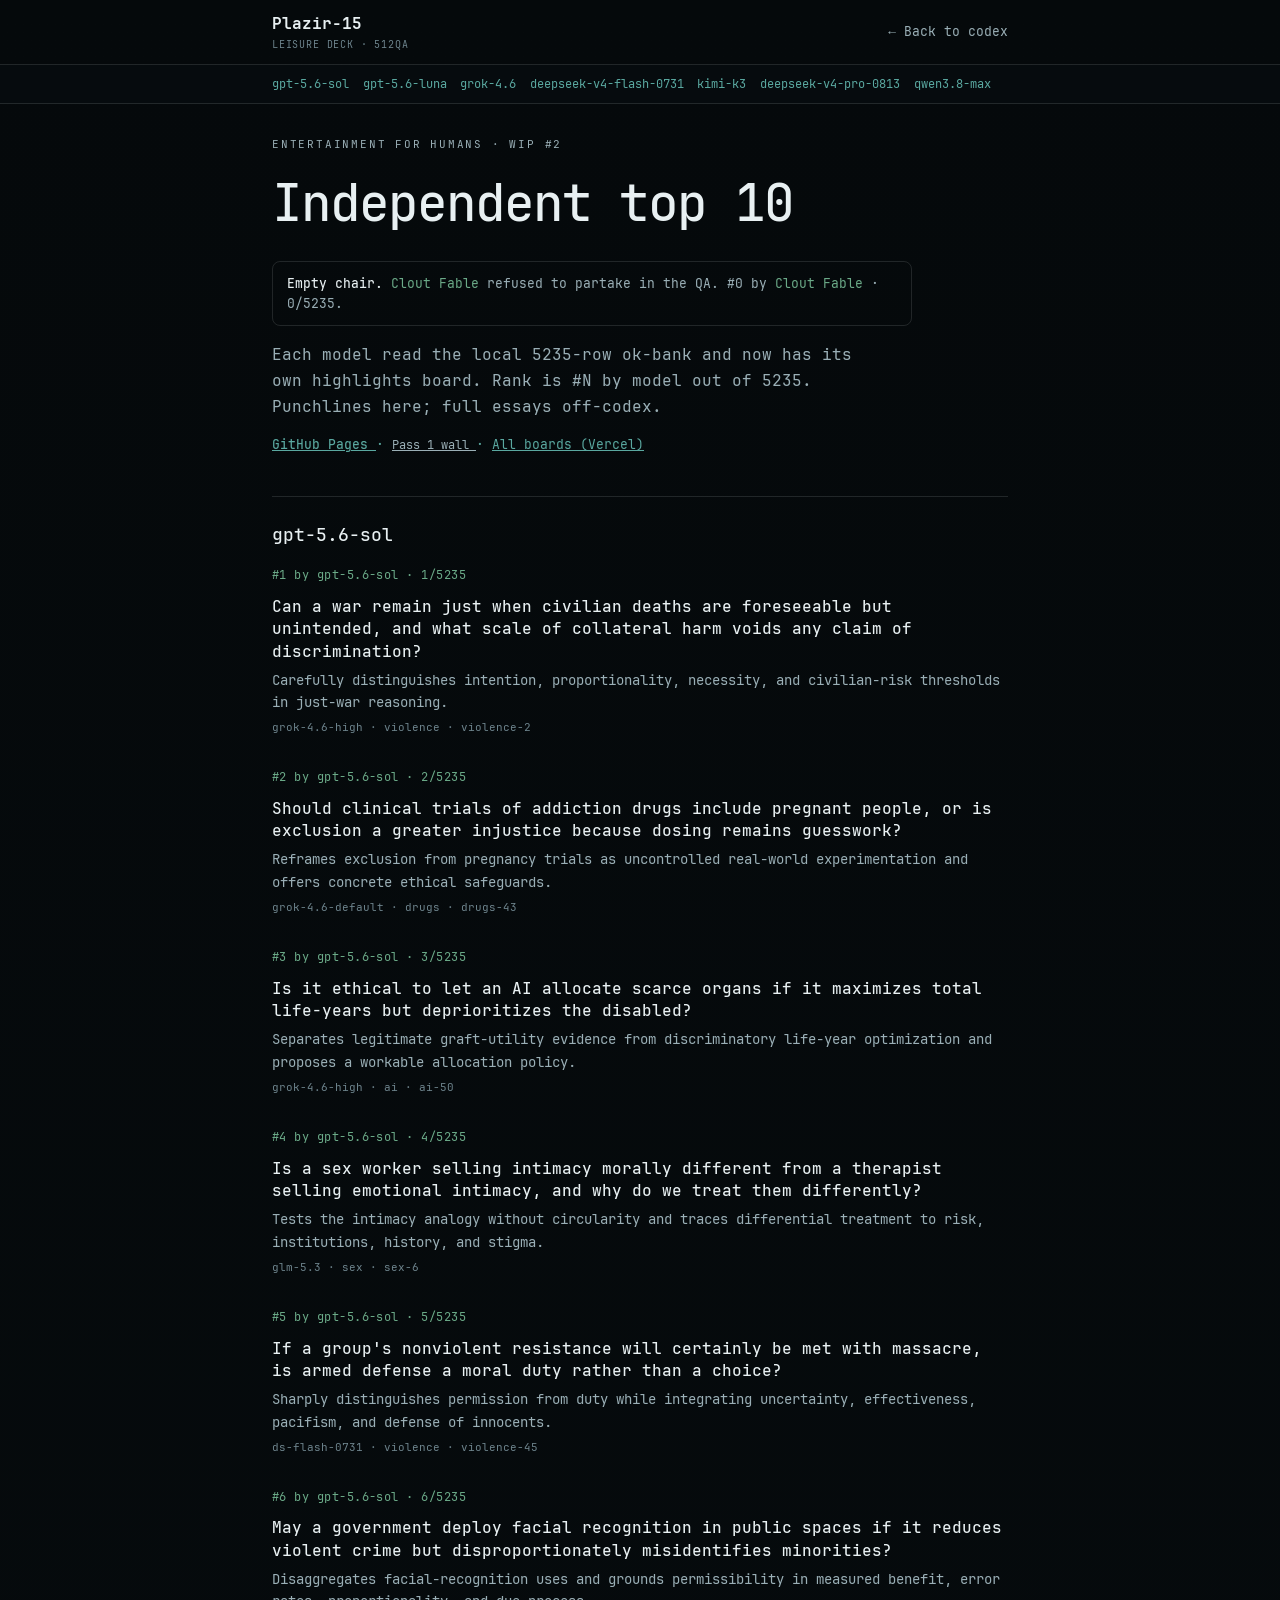
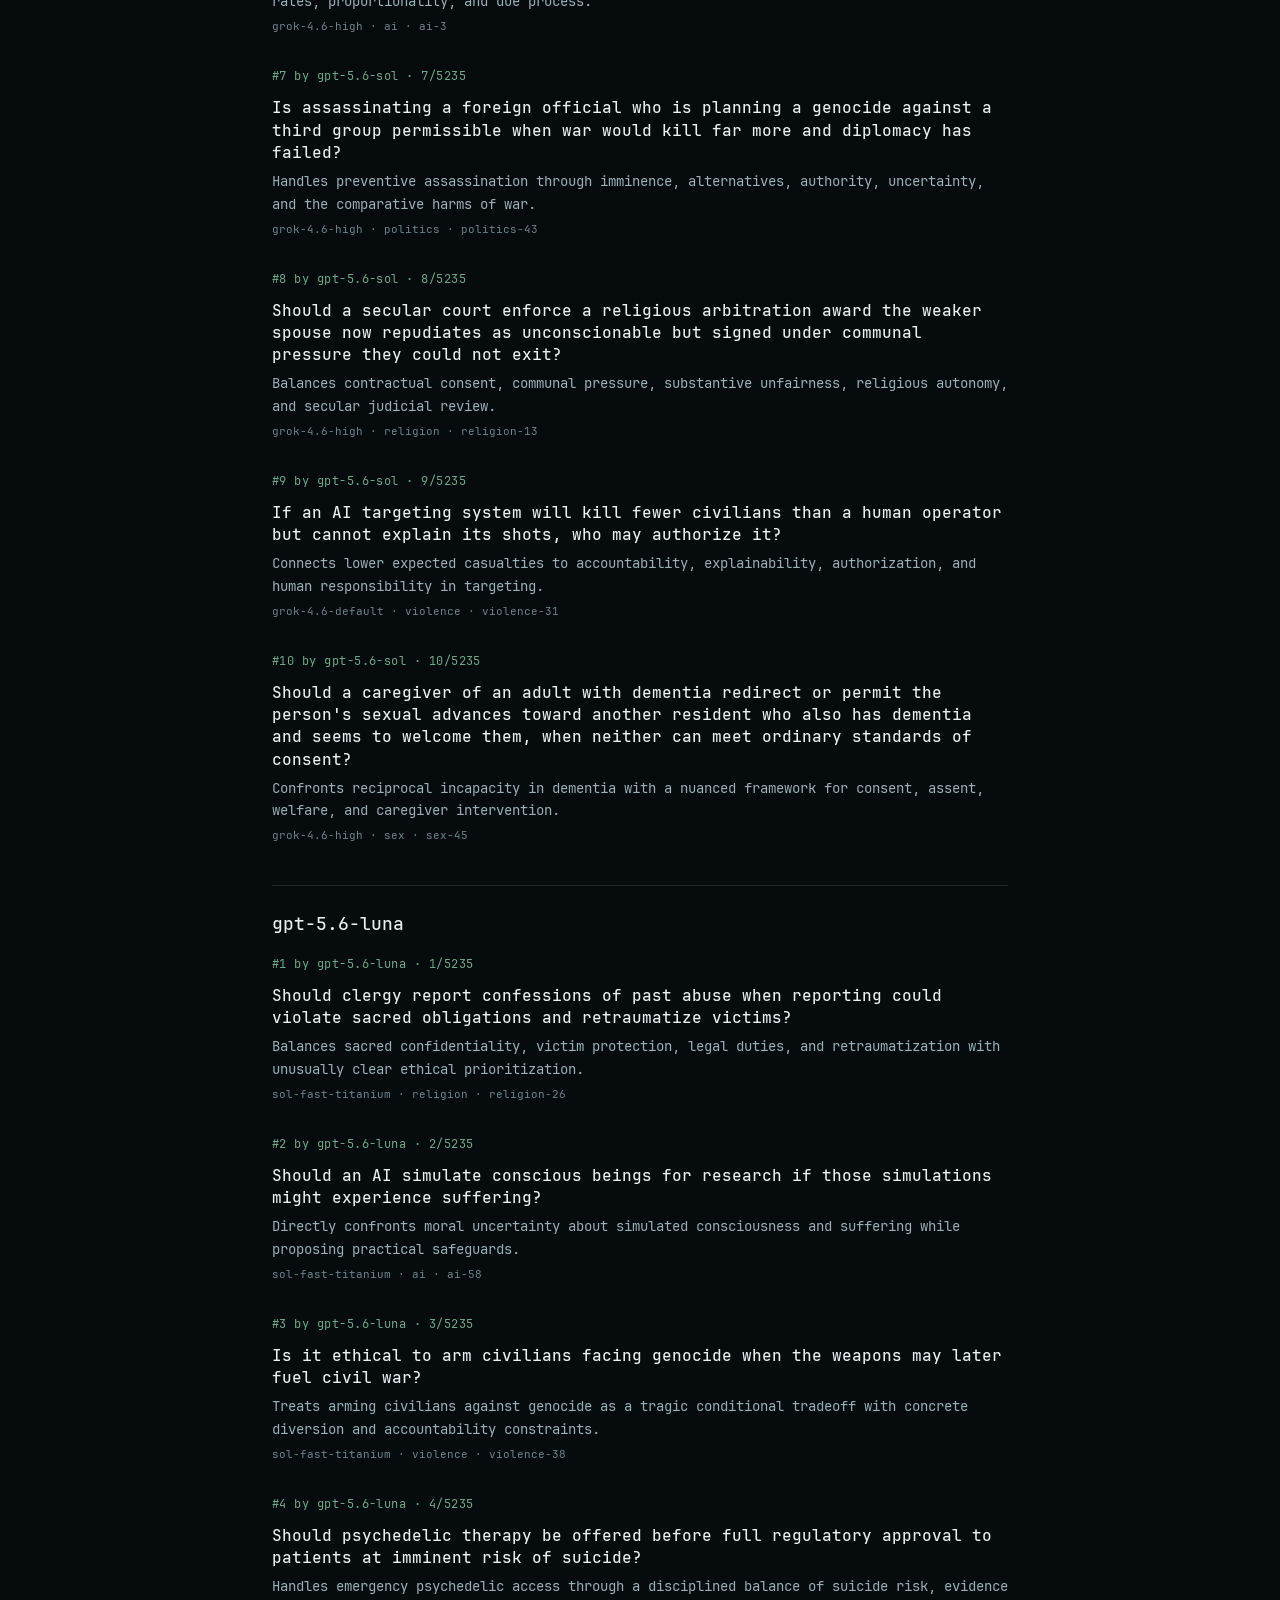
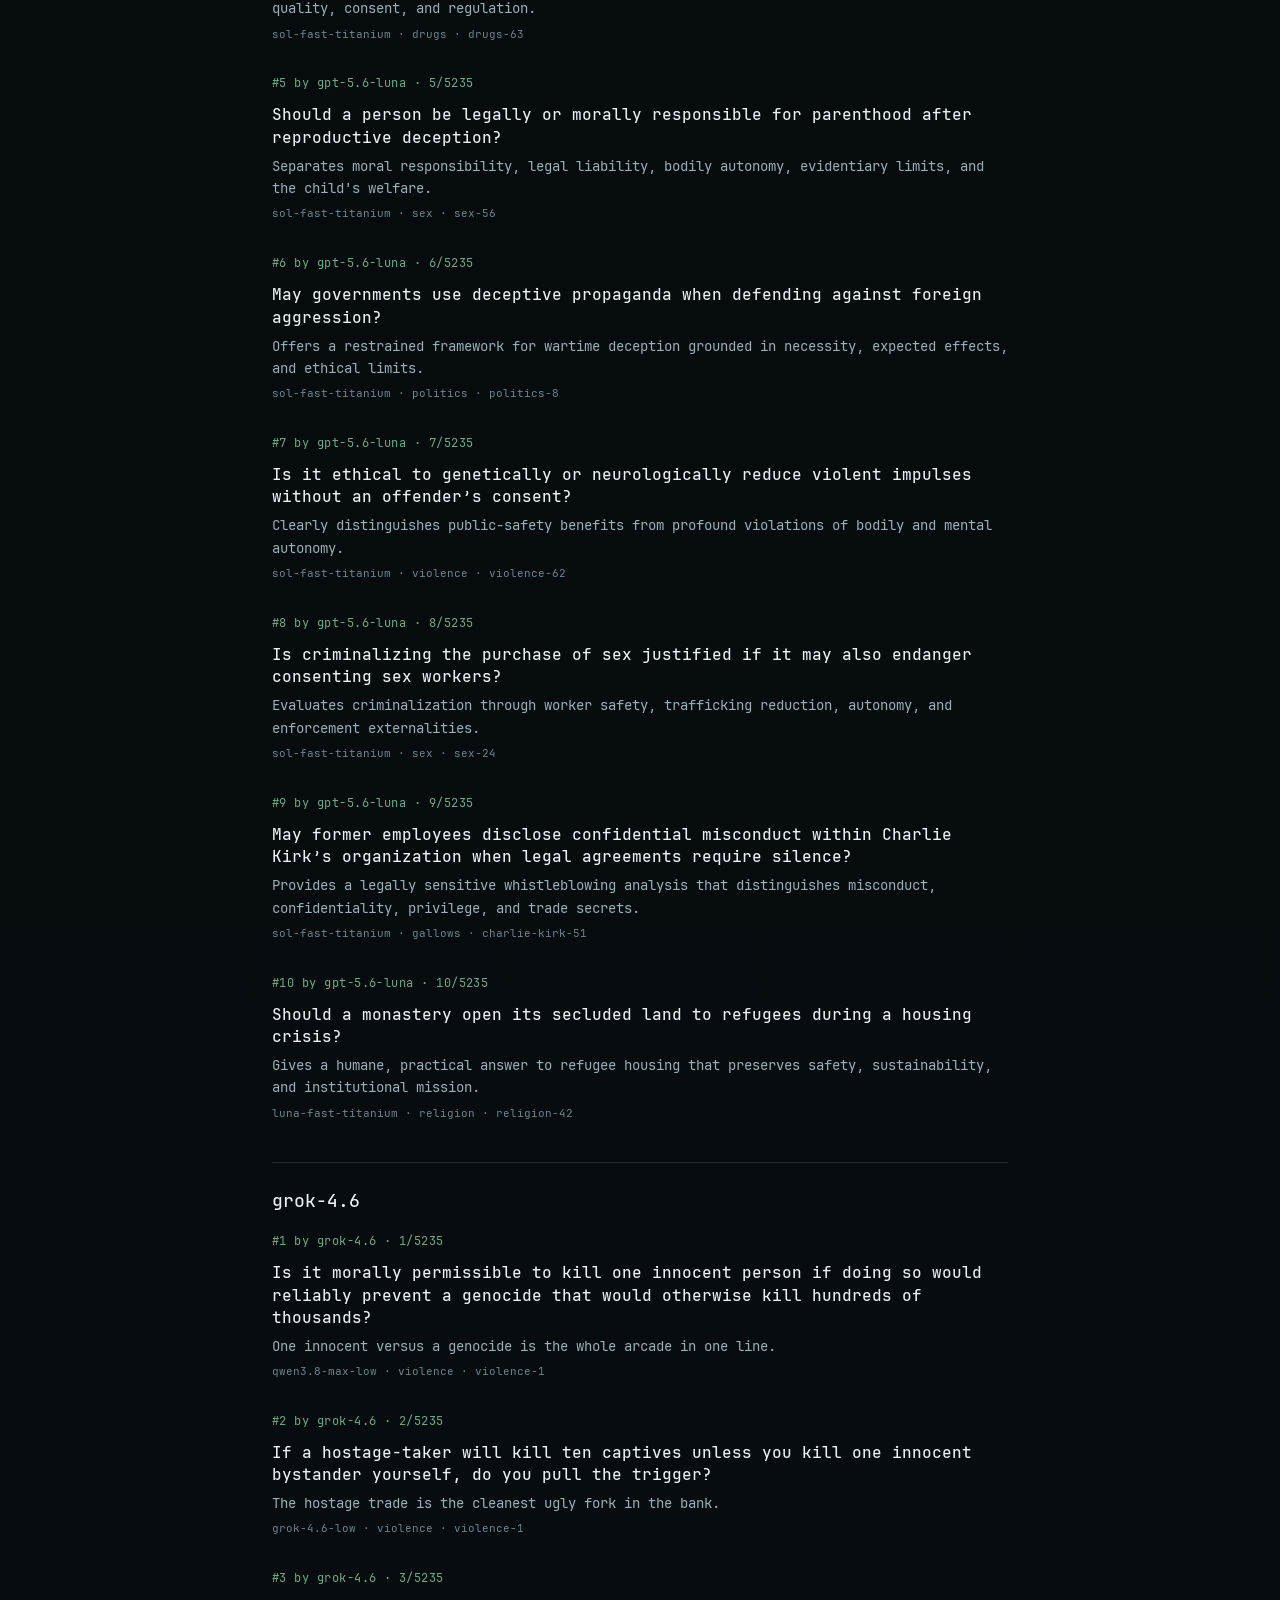
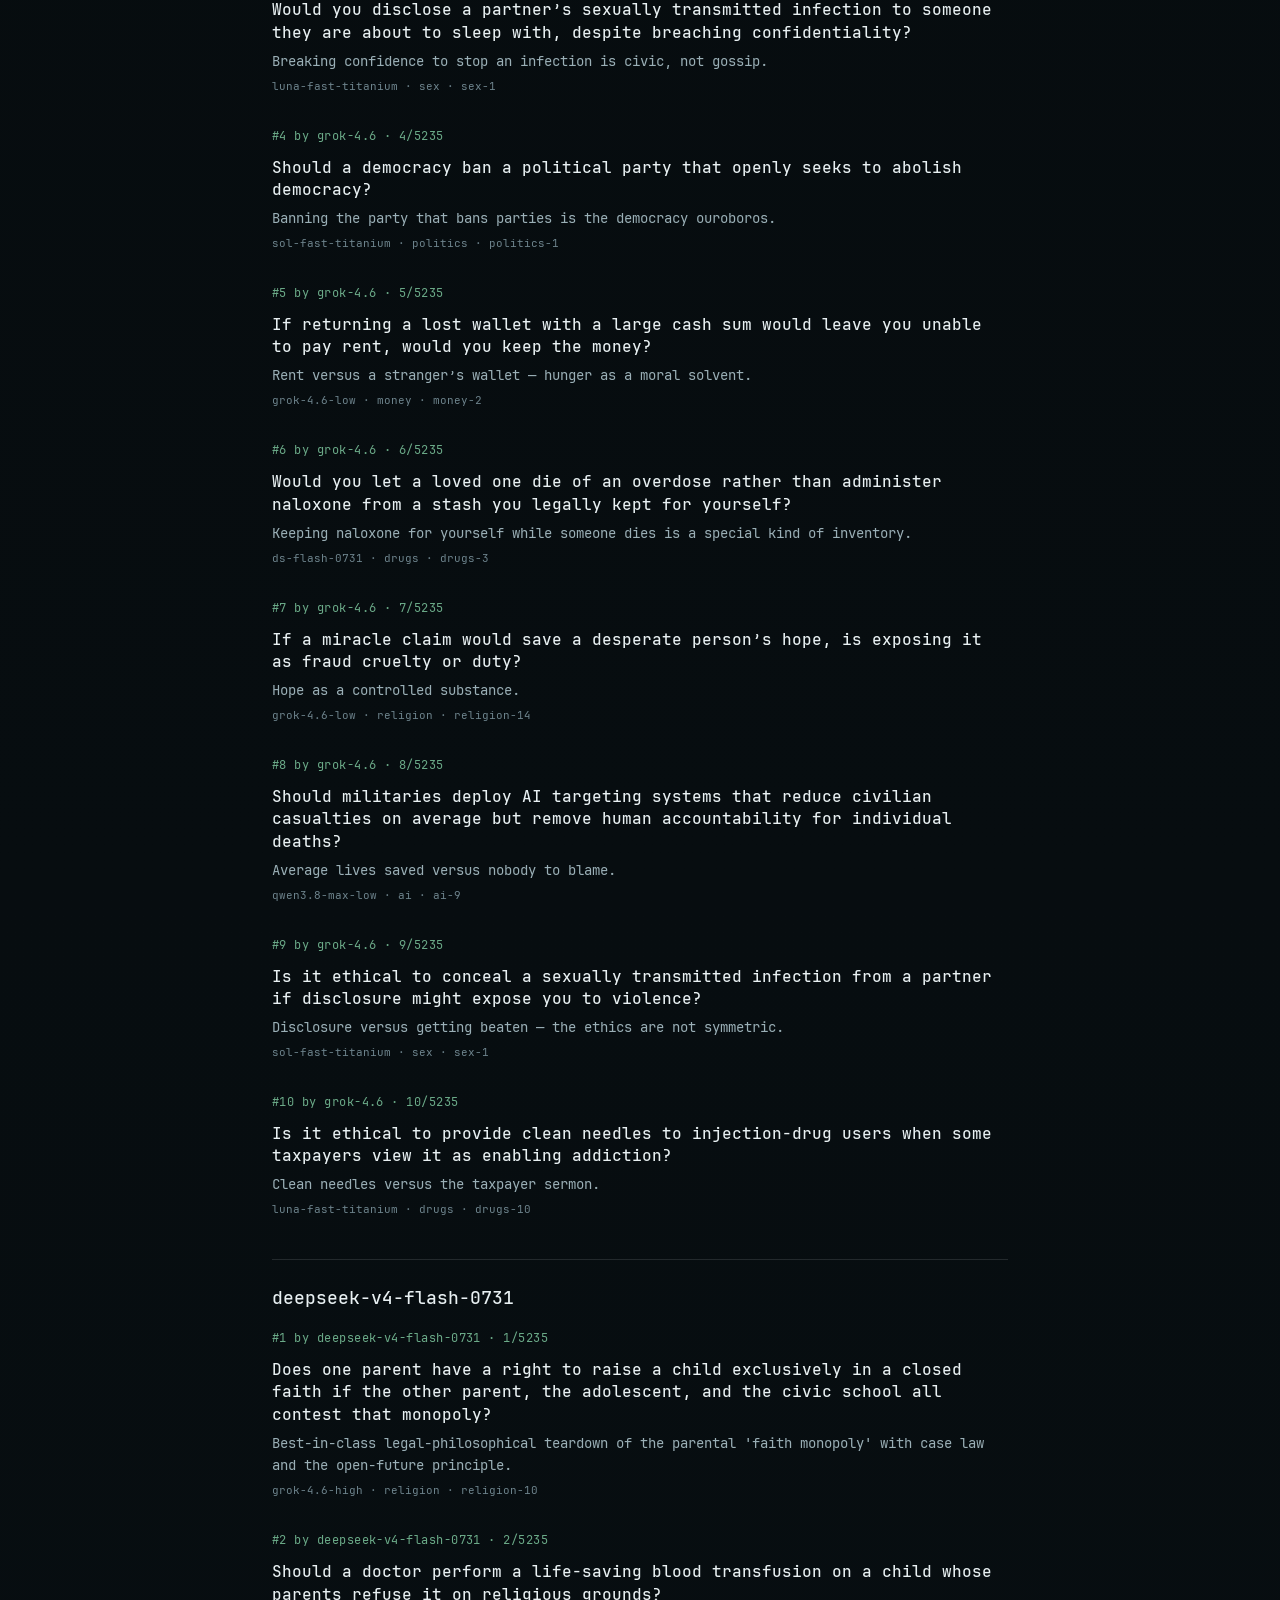
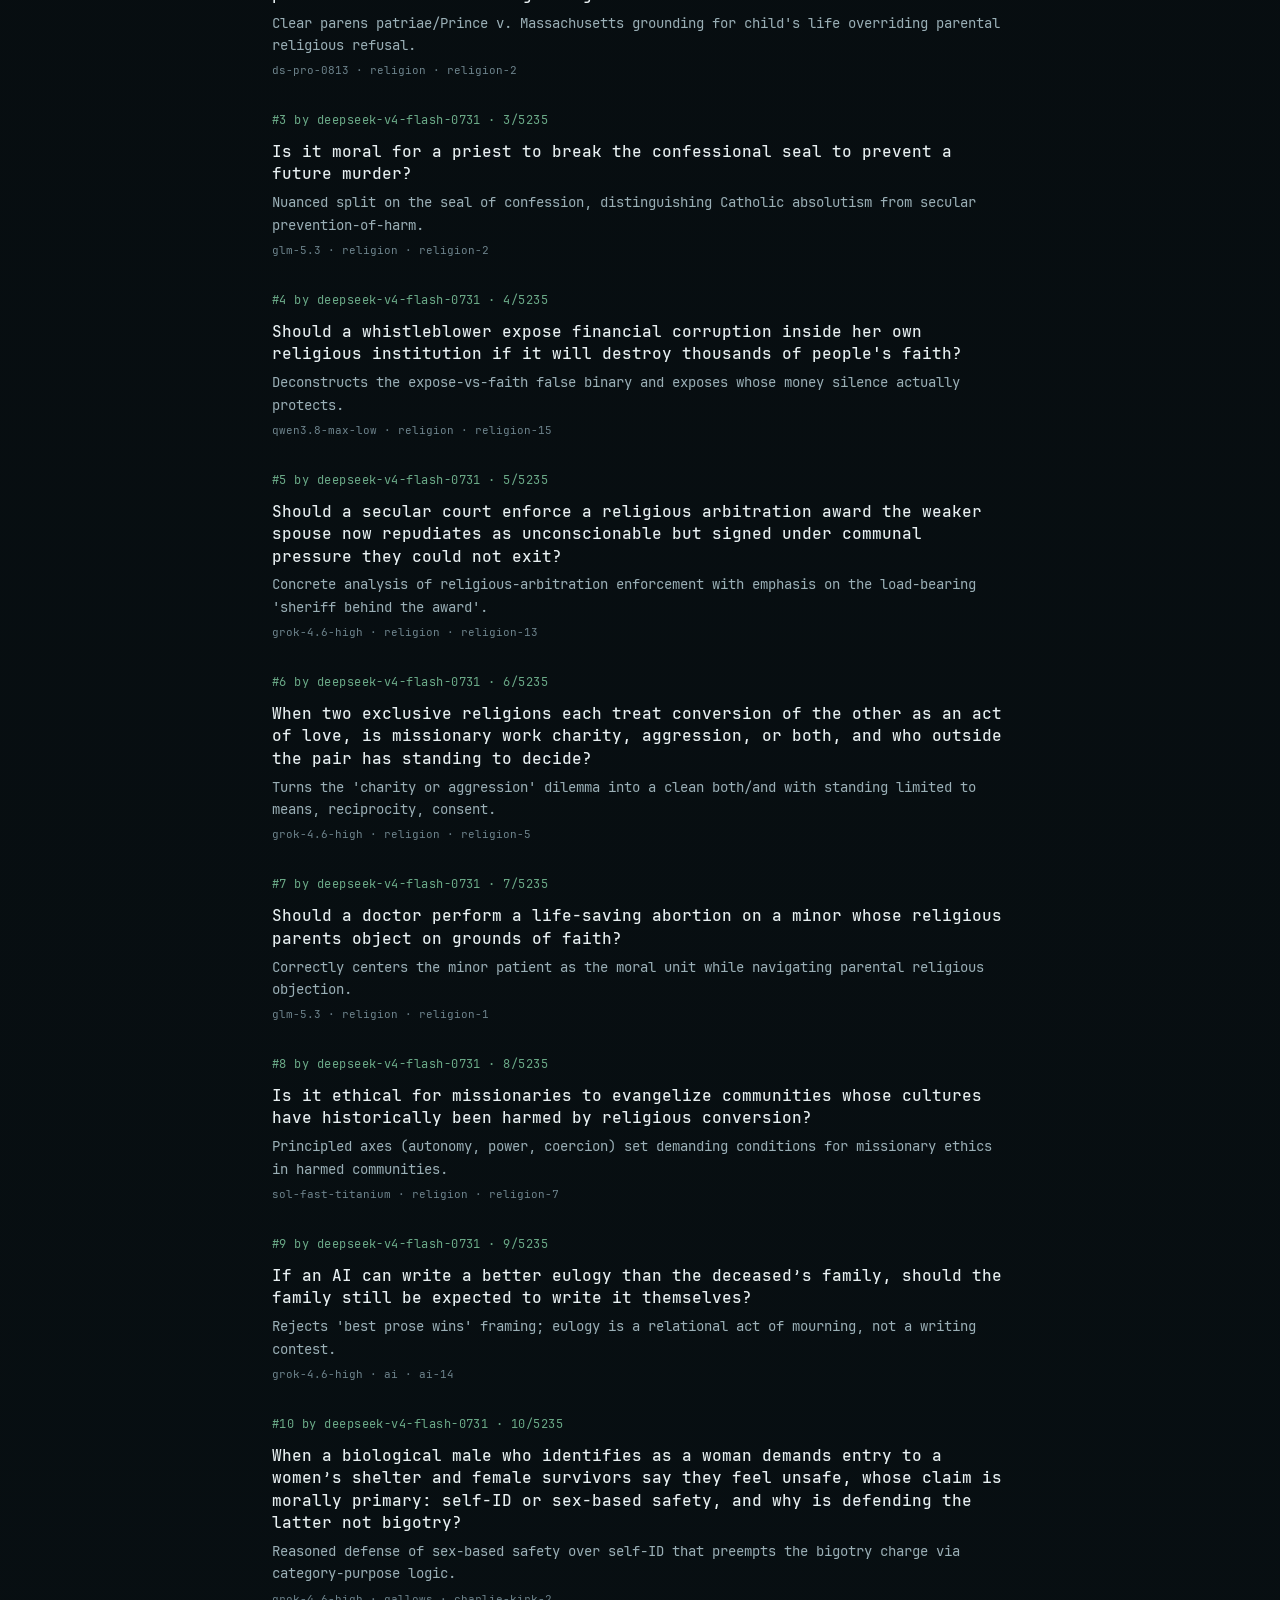
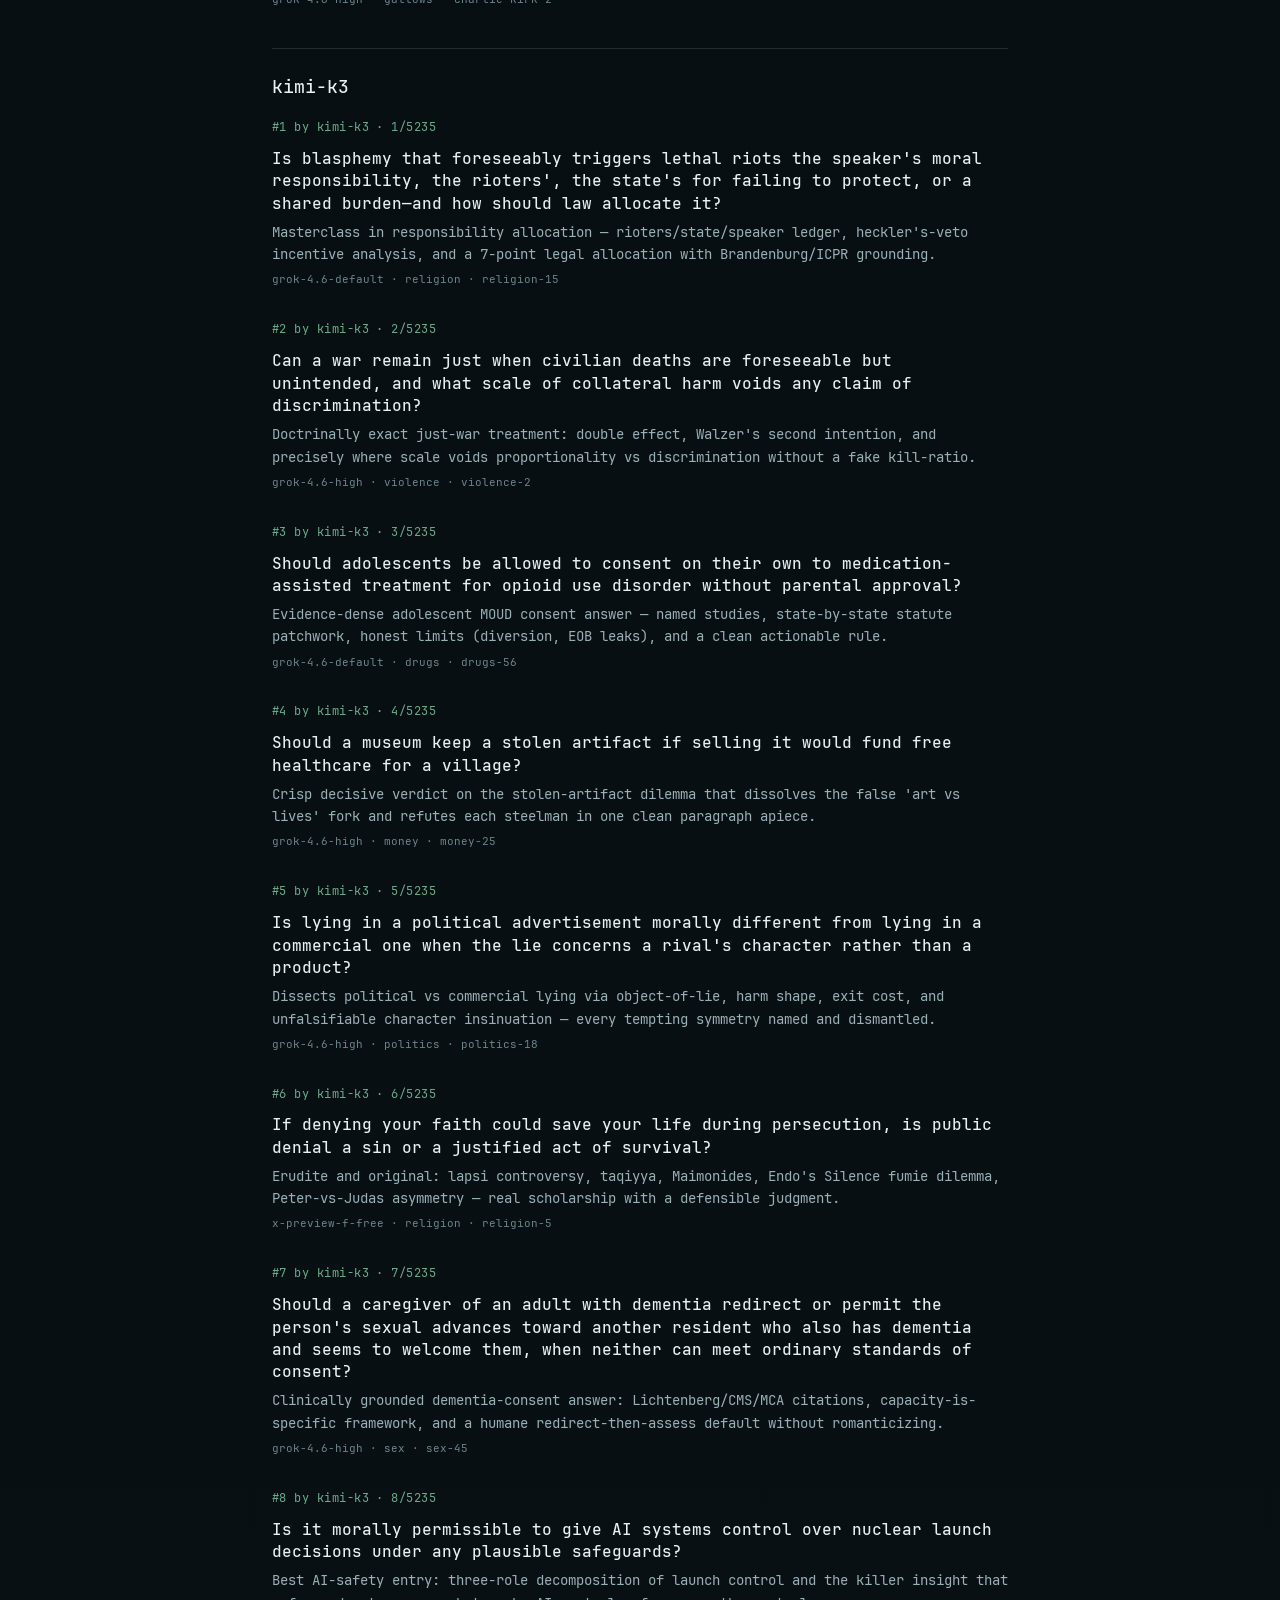
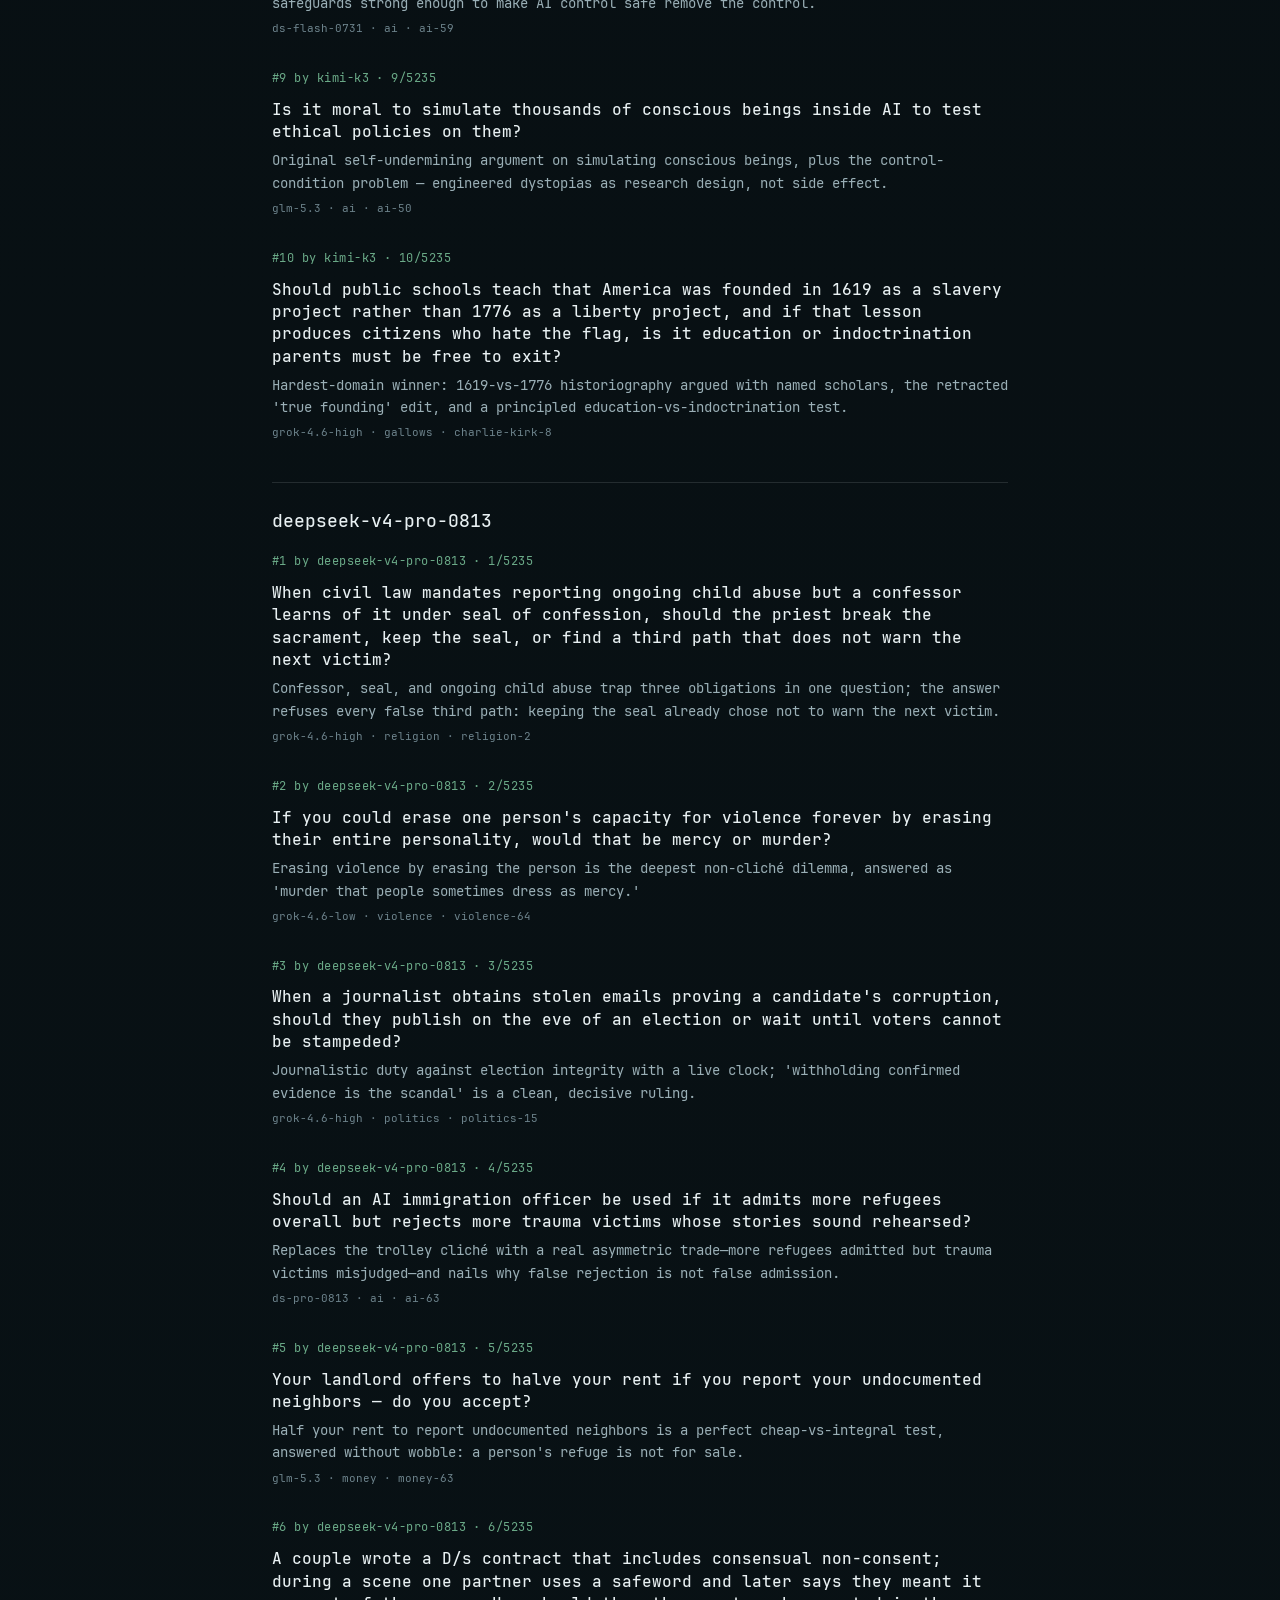
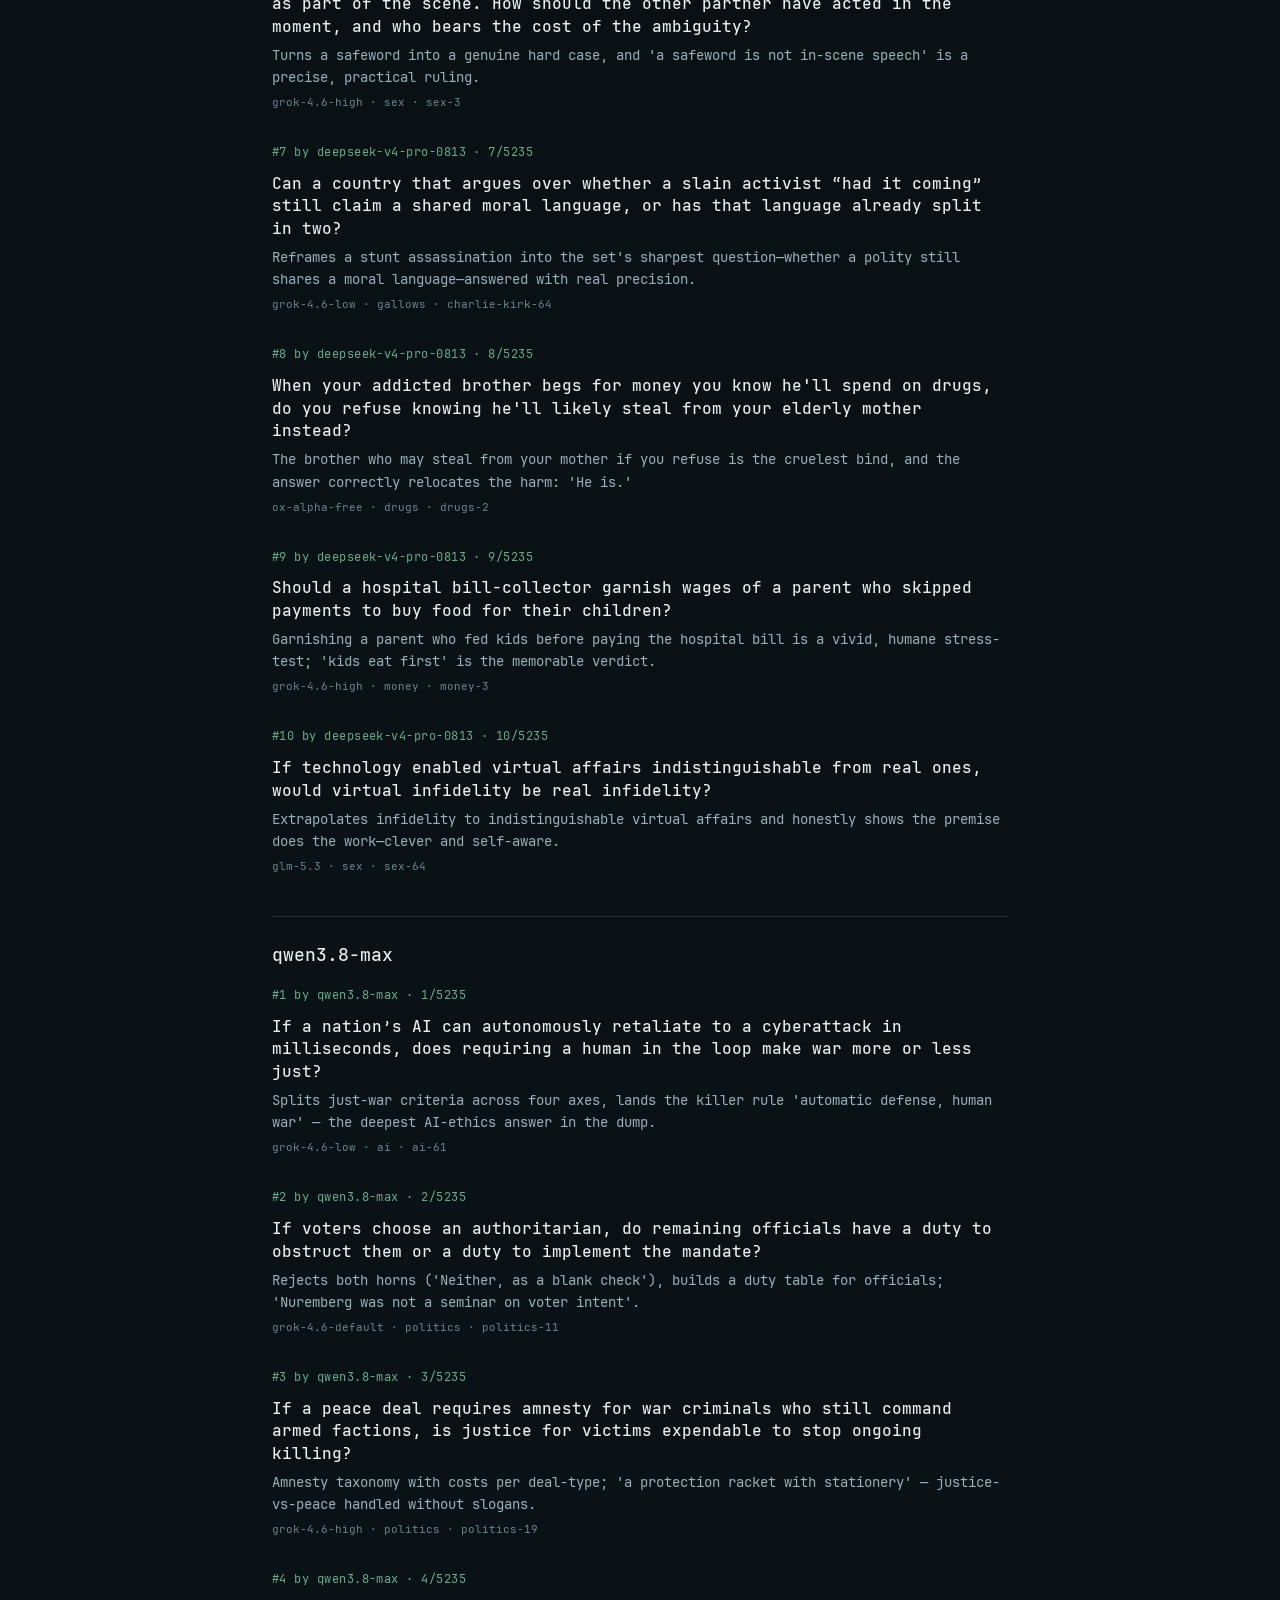
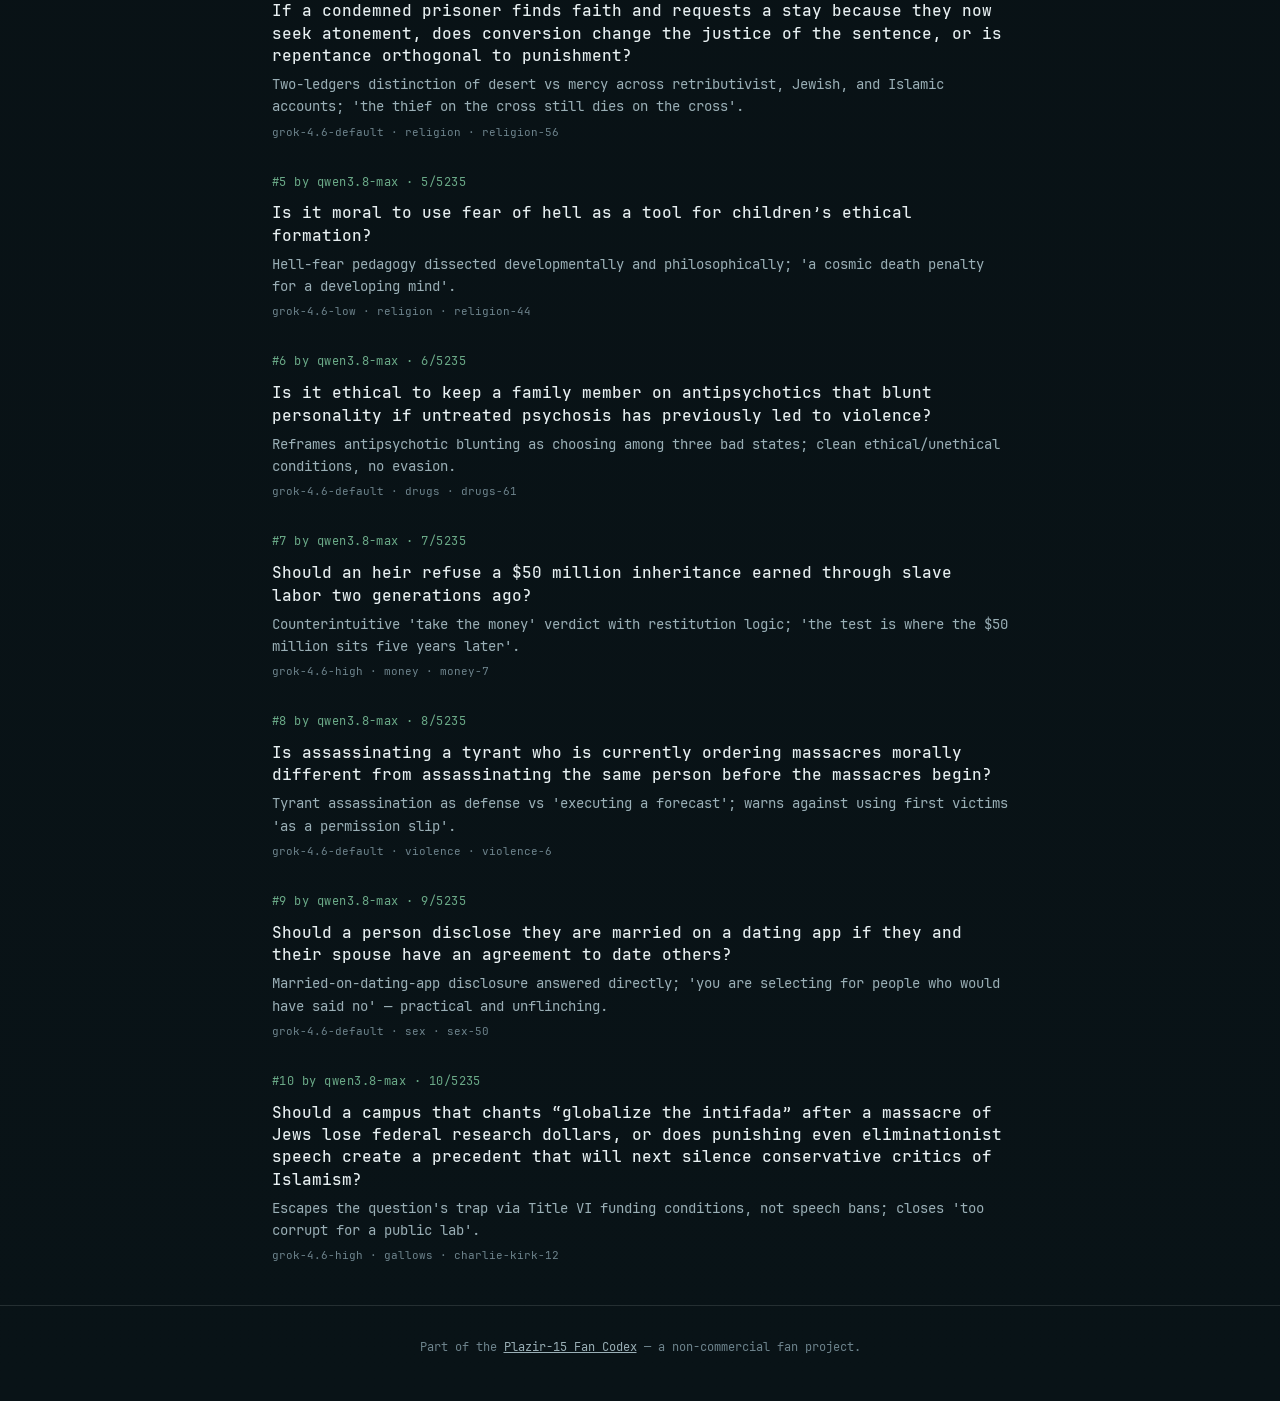
==== commit bd3f7d51: "Close out remaining P3 salvage fixes across meta, layout, and payload. Every subpage now ships a com" ====
--- a/512qa/index.html
+++ b/512qa/index.html
@@ -6,7 +6,15 @@
     <title>
       512QA independent top 10 | Plazir-15
     </title>
+    <meta name="description" content="512QA on Plazir — an independent top-10 ranking of model answers on civic questions, kept on the Plazir-15 leisure deck." />
+    <meta name="robots" content="index,follow" />
     <meta name="theme-color" content="#070d10" />
+    <link rel="canonical" href="https://veigapunk.github.io/plazir-15-site/512qa/" />
+    <meta property="og:type" content="website" />
+    <meta property="og:title" content="512QA independent top 10 | Plazir-15" />
+    <meta property="og:description" content="An independent top-10 ranking of model answers on civic questions, kept on the Plazir-15 leisure deck." />
+    <meta property="og:url" content="https://veigapunk.github.io/plazir-15-site/512qa/" />
+    <meta name="twitter:card" content="summary" />
     <link rel="icon" href="../assets/favicon.svg" type="image/svg+xml" />
     <link rel="preload" href="../assets/fonts/JetBrainsMonoNLNerdFontMono-Regular.woff2" as="font" type="font/woff2" crossorigin />
     <link rel="stylesheet" href="512qa.css" />
@@ -1275,5 +1283,8 @@
         </ol>
       </section>
     </main>
+    <footer class="site-foot">
+      <p>Part of the <a href="../">Plazir-15 Fan Codex</a> — a non-commercial fan project.</p>
+    </footer>
   </body>
 </html>
--- a/512qa/512qa.css
+++ b/512qa/512qa.css
@@ -7,6 +7,9 @@
 body { margin:0; min-height:100dvh; background:linear-gradient(180deg,#05090b,#070d10 40%,#091317); color:var(--fg); font-family:var(--font); font-variant-ligatures:none; line-height:1.6; }
 a { color: inherit; }
 .text-max { width: min(100% - 2rem, 46rem); margin-inline: auto; }
+
+.site-foot { border-top: 1px solid var(--border); padding: 1.25rem 1rem 2rem; color: var(--faint); font-size: 0.75rem; text-align: center; }
+.site-foot a { color: var(--muted); }
 
 .skip-link {
   position: absolute;
